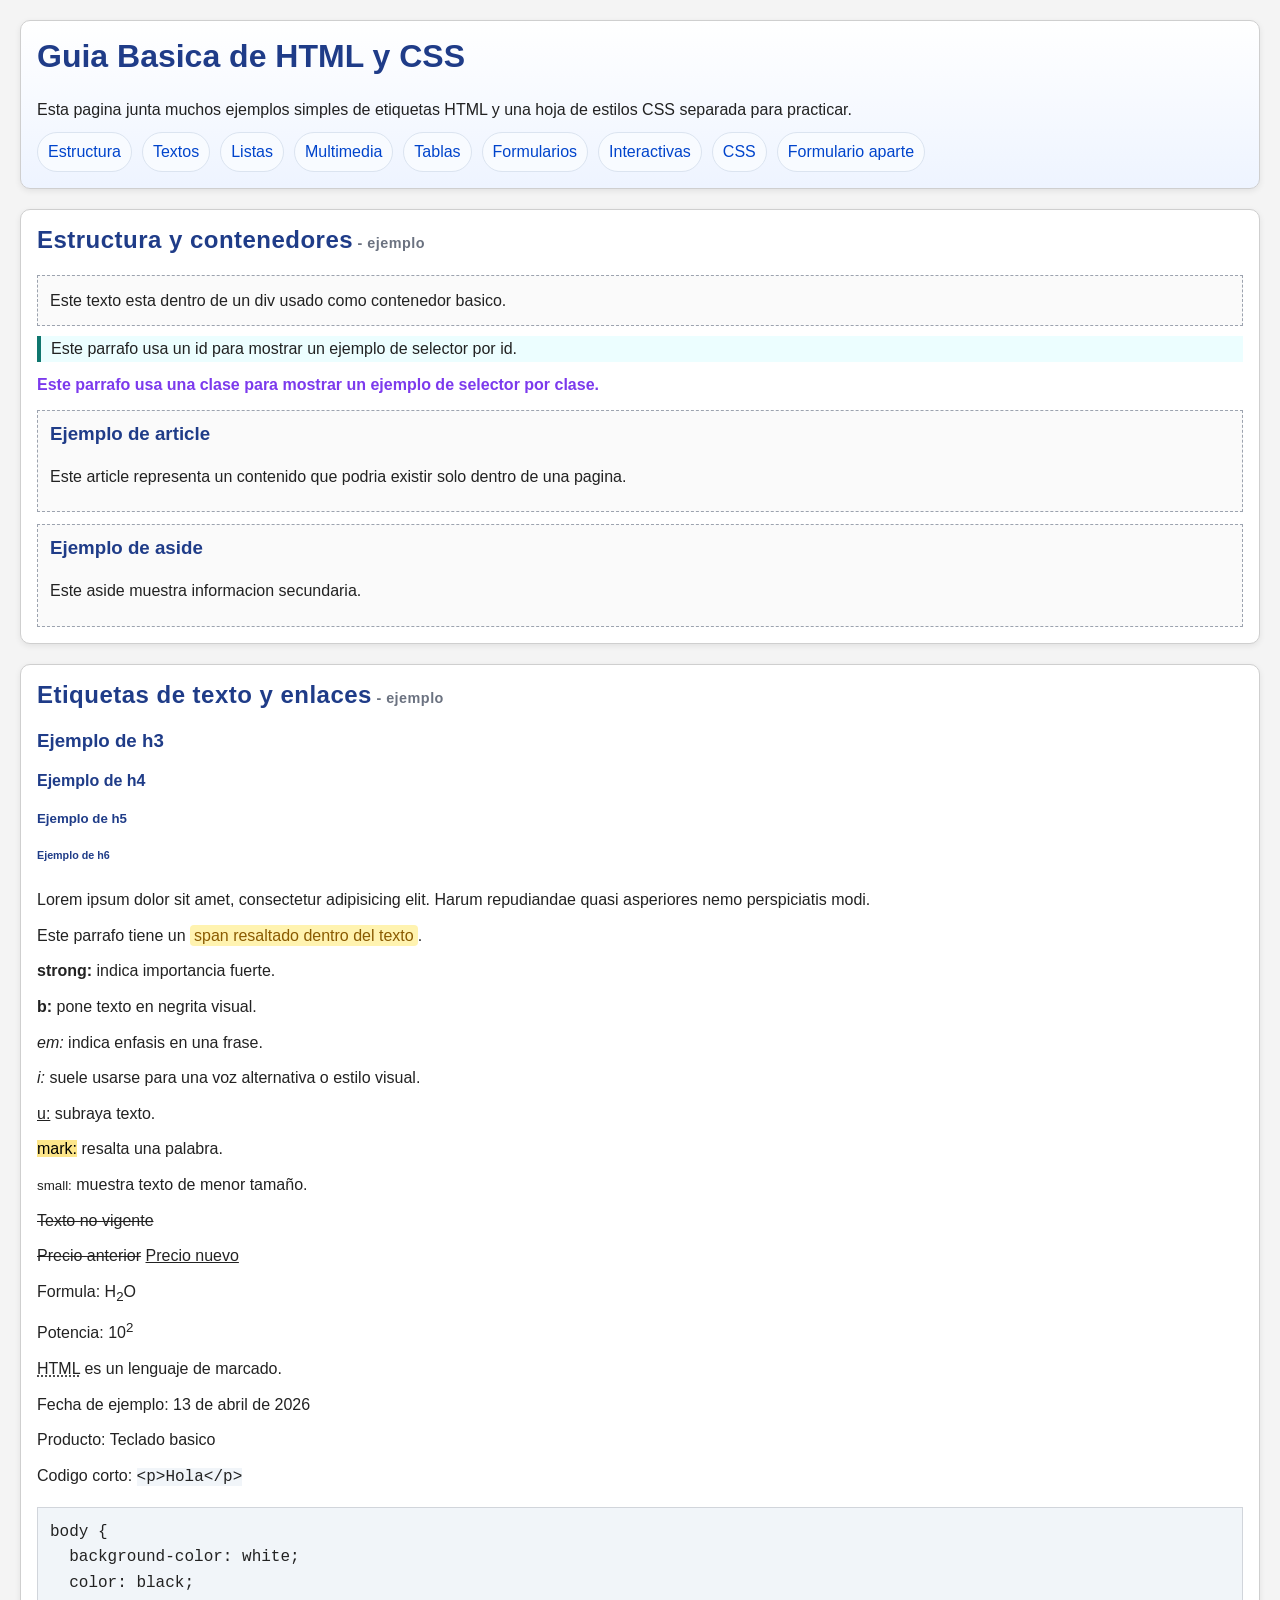
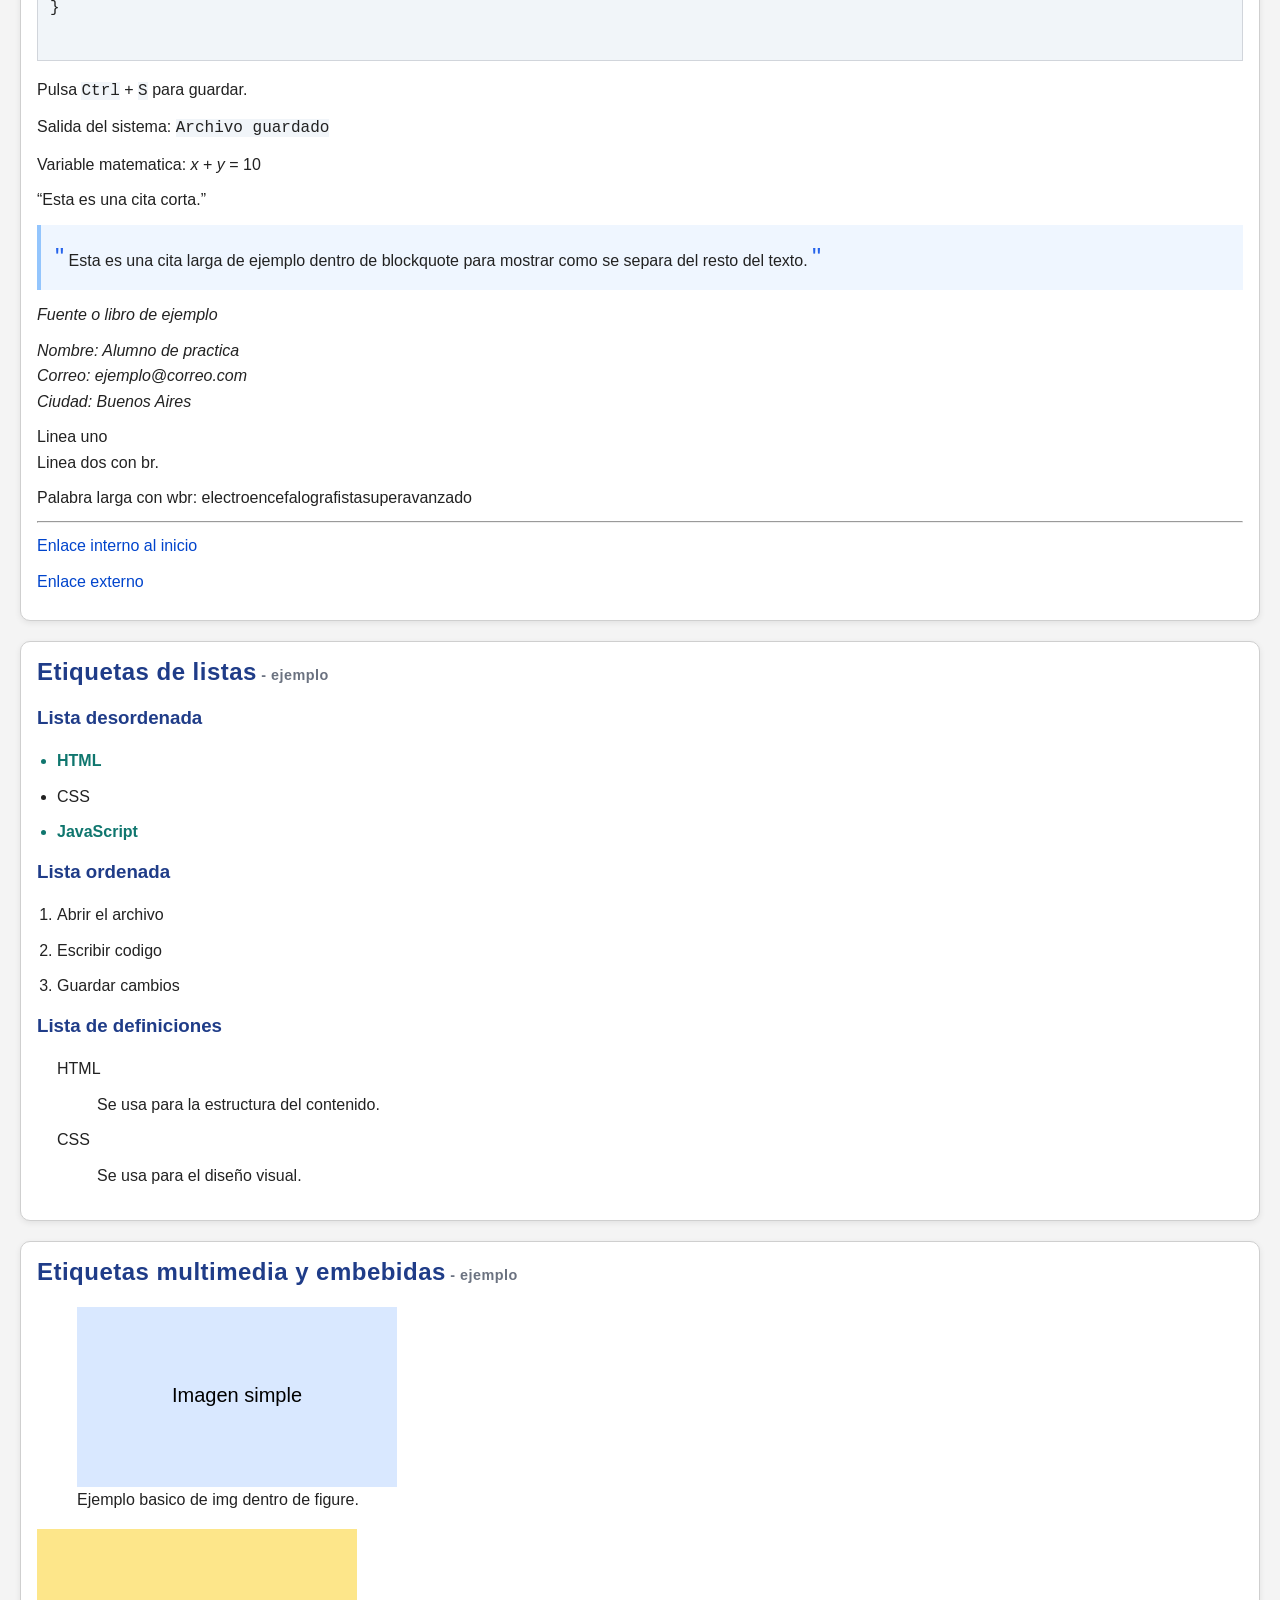
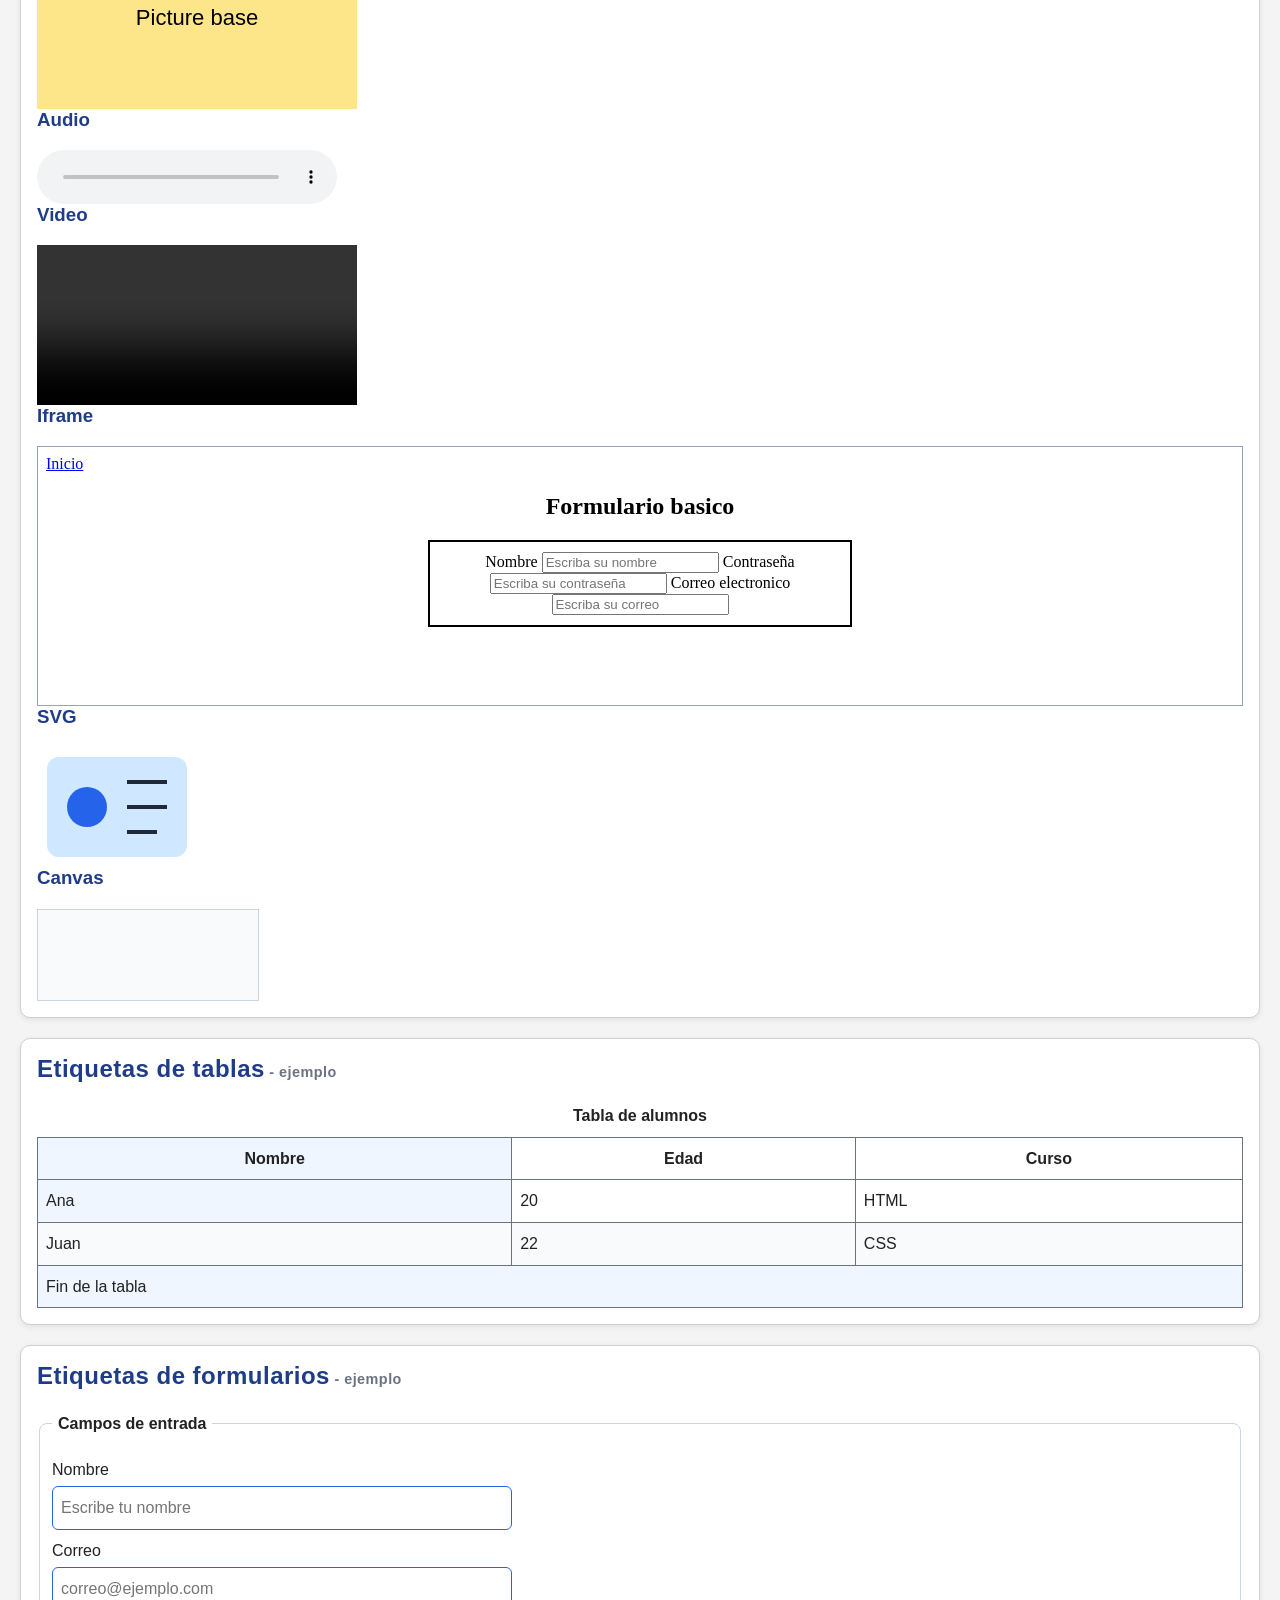
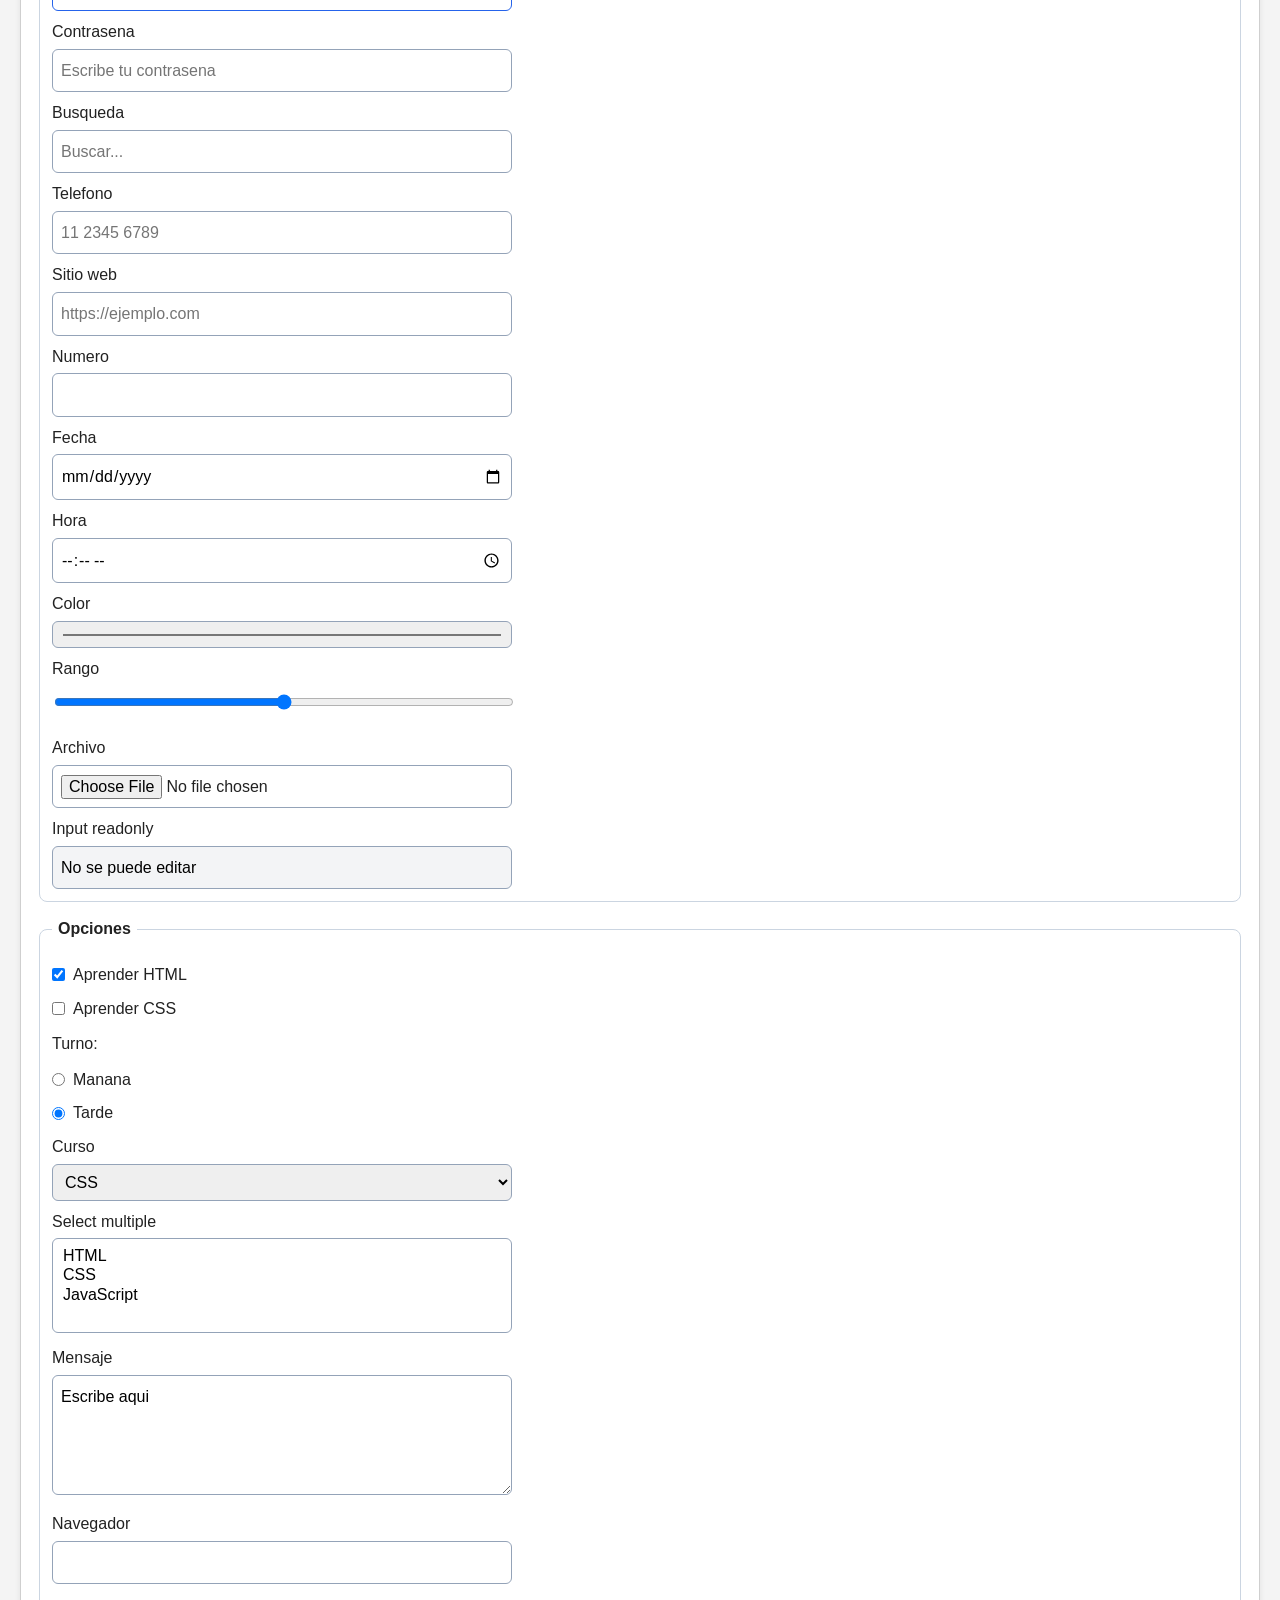
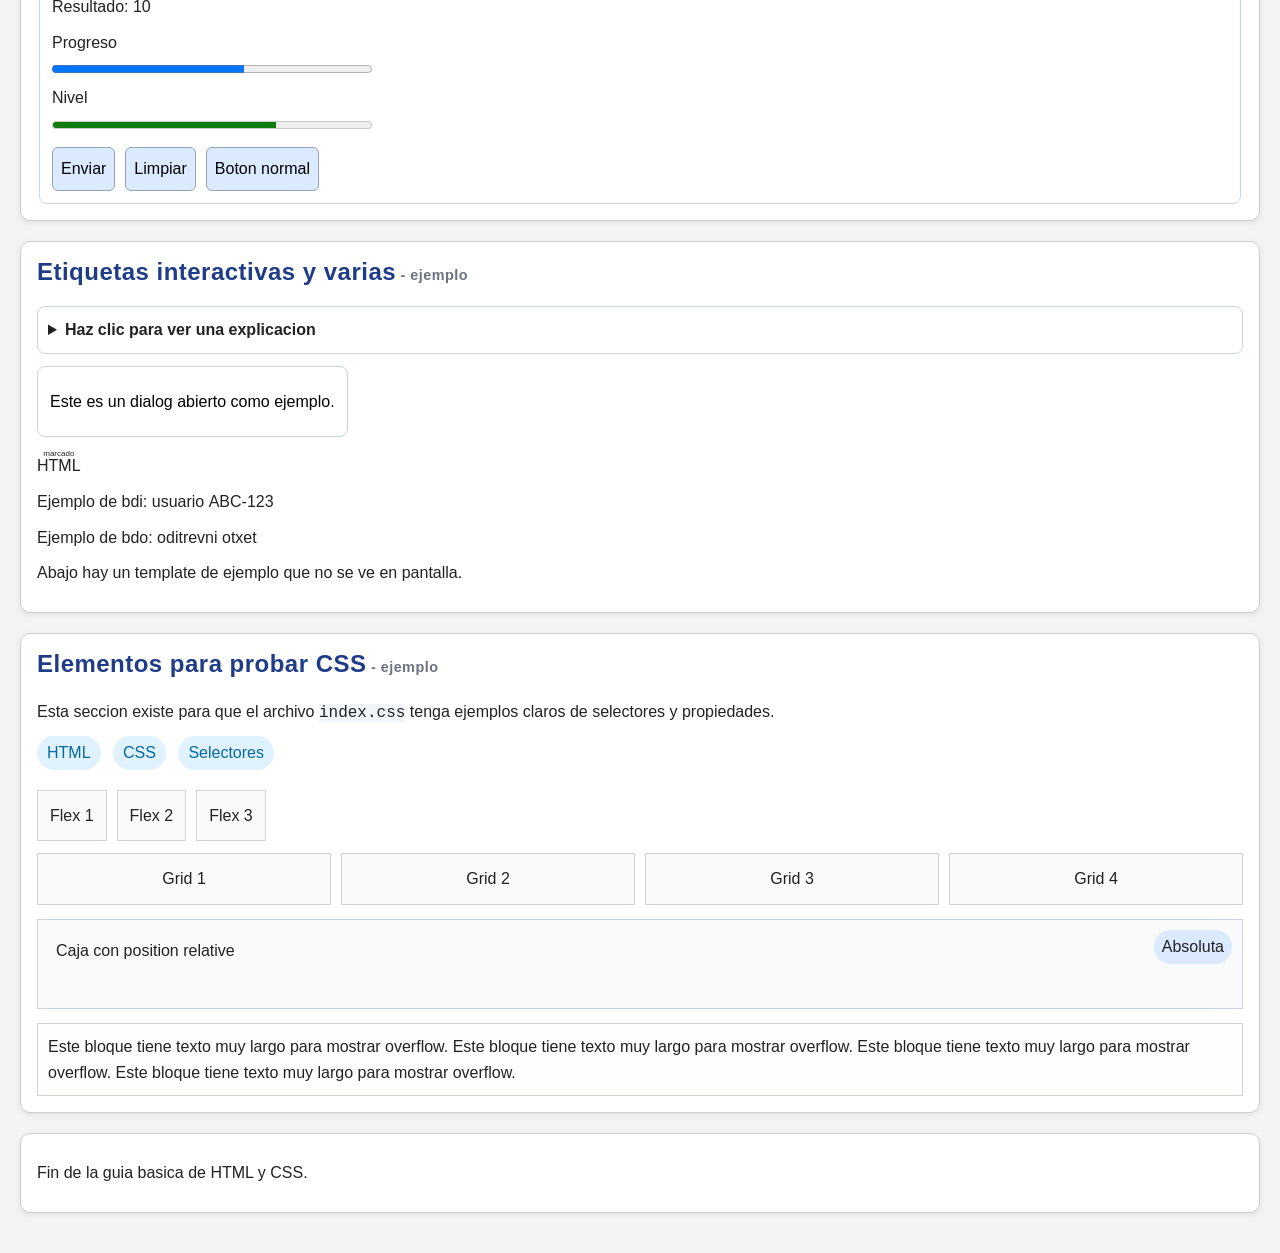
==== index.html @ 7431b508 "Initial commit" ====
<!doctype html>
<html lang="es">
  <head>
    <!--
      <!doctype html>
      Que es: indica que el documento usa HTML5.
      Como funciona: se escribe una sola vez al principio del archivo.
      Para que sirve: ayuda al navegador a interpretar bien la pagina.
    -->
    <meta charset="UTF-8" />
    <!--
      <meta charset>
      Que es: define la codificacion de caracteres.
      Como funciona: le dice al navegador como leer letras y simbolos.
      Para que sirve: evitar errores con acentos y caracteres especiales.
    -->
    <meta name="viewport" content="width=device-width, initial-scale=1.0" />
    <!--
      <meta name="viewport">
      Que es: configura la vista en dispositivos moviles.
      Como funciona: adapta el ancho al tamaño del dispositivo.
      Para que sirve: mejorar la visualizacion responsive.
    -->
    <title>Guia Basica de HTML y CSS</title>
    <!--
      <title>
      Que es: el titulo de la pestaña del navegador.
      Como funciona: muestra texto arriba del navegador.
      Para que sirve: identificar la pagina.
    -->
    <link rel="stylesheet" href="css/index.css" />
    <!--
      <link>
      Que es: conecta la pagina con un archivo externo.
      Como funciona: en este caso carga una hoja de estilos CSS.
      Para que sirve: separar HTML de CSS.
    -->
  </head>
  <body>
    <!--
      <body>
      Que es: la parte visible del documento.
      Como funciona: aqui van textos, imagenes, tablas, formularios y mas.
      Para que sirve: mostrar contenido al usuario.
    -->
    <noscript>
      Este mensaje aparece si JavaScript esta desactivado.
    </noscript>
    <!--
      <noscript>
      Que es: contenido alternativo para cuando no hay JavaScript.
      Como funciona: el navegador lo muestra solo en ese caso.
      Para que sirve: dar avisos o instrucciones extra.
    -->

    <header class="bloque introduccion" id="inicio">
      <!--
        <header>
        Que es: la cabecera principal de la pagina.
        Como funciona: suele contener titulo, introduccion o menu.
        Para que sirve: presentar el contenido inicial.
      -->
      <h1>Guia Basica de HTML y CSS</h1>
      <p>
        Esta pagina junta muchos ejemplos simples de etiquetas HTML y una hoja
        de estilos CSS separada para practicar.
      </p>

      <nav class="menu-principal">
        <!--
          <nav>
          Que es: una zona de navegacion.
          Como funciona: agrupa enlaces a secciones o a otros archivos.
          Para que sirve: facilitar el recorrido del usuario.
        -->
        <a href="#estructura">Estructura</a>
        <a href="#textos">Textos</a>
        <a href="#listas">Listas</a>
        <a href="#multimedia">Multimedia</a>
        <a href="#tablas">Tablas</a>
        <a href="#formularios">Formularios</a>
        <a href="#interactivas">Interactivas</a>
        <a href="#css-demo">CSS</a>
        <a href="pages/formularios/formulario.html">Formulario aparte</a>
      </nav>
    </header>

    <main>
      <!--
        <main>
        Que es: el contenido principal de la pagina.
        Como funciona: contiene la informacion mas importante del documento.
        Para que sirve: mejorar orden y semantica.
      -->
      <section class="bloque" id="estructura">
        <h2>Estructura y contenedores</h2>

        <!--
          <div>
          Que es: un contenedor generico.
          Como funciona: agrupa elementos sin significado semantico especial.
          Para que sirve: ordenar contenido y aplicar estilos.
        -->
        <div class="caja-interna">
          Este texto esta dentro de un div usado como contenedor basico.
        </div>

        <!--
          id y class
          Que son: atributos comunes de HTML.
          Como funcionan: id identifica un elemento unico y class agrupa varios.
          Para que sirven: enlazar secciones y aplicar estilos con CSS.
        -->
        <p id="selector-id-demo">
          Este parrafo usa un id para mostrar un ejemplo de selector por id.
        </p>
        <p class="selector-clase-demo">
          Este parrafo usa una clase para mostrar un ejemplo de selector por
          clase.
        </p>

        <!--
          <article>
          Que es: un contenido independiente.
          Como funciona: puede leerse por separado del resto.
          Para que sirve: noticias, publicaciones o tarjetas.
        -->
        <article class="tarjeta">
          <h3>Ejemplo de article</h3>
          <p>
            Este article representa un contenido que podria existir solo dentro
            de una pagina.
          </p>
        </article>

        <!--
          <aside>
          Que es: contenido secundario o complementario.
          Como funciona: acompaña al contenido principal.
          Para que sirve: notas, avisos o datos extra.
        -->
        <aside class="tarjeta">
          <h3>Ejemplo de aside</h3>
          <p>Este aside muestra informacion secundaria.</p>
        </aside>
      </section>

      <section class="bloque" id="textos">
        <h2>Etiquetas de texto y enlaces</h2>

        <!--
          <h1> a <h6>
          Que son: encabezados o titulos.
          Como funcionan: h1 es el mas importante y h6 el menos importante.
          Para que sirven: crear jerarquia visual y semantica.
        -->
        <h3>Ejemplo de h3</h3>
        <h4>Ejemplo de h4</h4>
        <h5>Ejemplo de h5</h5>
        <h6>Ejemplo de h6</h6>

        <!--
          <p>
          Que es: un parrafo.
          Como funciona: agrupa texto en bloques.
          Para que sirve: escribir contenido normal.
        -->
        <p>
          Lorem ipsum dolor sit amet, consectetur adipisicing elit. Harum
          repudiandae quasi asperiores nemo perspiciatis modi.
        </p>

        <!--
          <span>
          Que es: una etiqueta en linea.
          Como funciona: no rompe la linea del texto.
          Para que sirve: destacar una parte pequeña del contenido.
        -->
        <p>
          Este parrafo tiene un
          <span class="resaltado">span resaltado dentro del texto</span>.
        </p>

        <!--
          <strong>, <b>, <em>, <i>, <u>, <mark>, <small>
          Que son: etiquetas de texto en linea.
          Como funcionan: modifican significado o aspecto visual.
          Para que sirven: enfatizar, resaltar o diferenciar texto.
        -->
        <p><strong>strong:</strong> indica importancia fuerte.</p>
        <p><b>b:</b> pone texto en negrita visual.</p>
        <p><em>em:</em> indica enfasis en una frase.</p>
        <p><i>i:</i> suele usarse para una voz alternativa o estilo visual.</p>
        <p><u>u:</u> subraya texto.</p>
        <p><mark>mark:</mark> resalta una palabra.</p>
        <p><small>small:</small> muestra texto de menor tamaño.</p>

        <!--
          <s>, <del>, <ins>, <sub>, <sup>
          Que son: etiquetas para cambios o posicion especial del texto.
          Como funcionan: tachan, insertan o colocan texto arriba o abajo.
          Para que sirven: correcciones, formulas y comparaciones.
        -->
        <p><s>Texto no vigente</s></p>
        <p><del>Precio anterior</del> <ins>Precio nuevo</ins></p>
        <p>Formula: H<sub>2</sub>O</p>
        <p>Potencia: 10<sup>2</sup></p>

        <!--
          <abbr>, <time>, <data>
          Que son: etiquetas para datos concretos.
          Como funcionan: agregan significado extra a palabras o valores.
          Para que sirven: fechas, abreviaturas y datos utiles.
        -->
        <p>
          <abbr title="HyperText Markup Language">HTML</abbr> es un lenguaje de
          marcado.
        </p>
        <p>
          Fecha de ejemplo:
          <time datetime="2026-04-13">13 de abril de 2026</time>
        </p>
        <p>Producto: <data value="pc-01">Teclado basico</data></p>

        <!--
          <code>, <pre>, <kbd>, <samp>, <var>
          Que son: etiquetas para codigo o texto tecnico.
          Como funcionan: representan codigo, teclas, salida del sistema y variables.
          Para que sirven: documentar ejemplos tecnicos.
        -->
        <p>Codigo corto: <code>&lt;p&gt;Hola&lt;/p&gt;</code></p>
        <pre>
body {
  background-color: white;
  color: black;
}
        </pre>
        <p>Pulsa <kbd>Ctrl</kbd> + <kbd>S</kbd> para guardar.</p>
        <p>Salida del sistema: <samp>Archivo guardado</samp></p>
        <p>Variable matematica: <var>x</var> + <var>y</var> = 10</p>

        <!--
          <q>, <blockquote>, <cite>
          Que son: etiquetas para citas.
          Como funcionan: q sirve para citas cortas, blockquote para citas largas y cite para la fuente.
          Para que sirven: referenciar frases o textos.
        -->
        <p><q>Esta es una cita corta.</q></p>
        <blockquote cite="https://example.com">
          Esta es una cita larga de ejemplo dentro de blockquote para mostrar
          como se separa del resto del texto.
        </blockquote>
        <p><cite>Fuente o libro de ejemplo</cite></p>

        <!--
          <address>
          Que es: informacion de contacto.
          Como funciona: agrupa datos como nombre, correo o direccion.
          Para que sirve: mostrar datos de contacto del autor o sitio.
        -->
        <address>
          Nombre: Alumno de practica<br />
          Correo: ejemplo@correo.com<br />
          Ciudad: Buenos Aires
        </address>

        <!--
          <br>, <wbr> y <hr>
          Que son: salto de linea, corte opcional y separador horizontal.
          Como funcionan: br baja una linea, wbr permite cortar palabras largas y hr separa temas.
          Para que sirven: ordenar visualmente el contenido.
        -->
        <p>Linea uno<br />Linea dos con br.</p>
        <p>
          Palabra larga con wbr:
          electroencefalo<wbr />grafista<wbr />superavanzado
        </p>
        <hr />

        <!--
          <a>
          Que es: un enlace.
          Como funciona: usa el atributo href para indicar el destino.
          Para que sirve: navegar por la misma pagina o por otras paginas.
        -->
        <p><a href="#inicio">Enlace interno al inicio</a></p>
        <p>
          <a href="https://example.com" target="_blank" rel="noopener">
            Enlace externo
          </a>
        </p>
      </section>

      <section class="bloque" id="listas">
        <h2>Etiquetas de listas</h2>

        <!--
          <ul> y <li>
          Que son: lista desordenada y elemento de lista.
          Como funcionan: muestran items con viñetas.
          Para que sirven: agrupar elementos sin orden numerico.
        -->
        <h3>Lista desordenada</h3>
        <ul class="mini-lista">
          <li>HTML</li>
          <li>CSS</li>
          <li>JavaScript</li>
        </ul>

        <!--
          <ol> y <li>
          Que son: lista ordenada y elemento de lista.
          Como funcionan: muestran items numerados.
          Para que sirven: explicar pasos o procesos.
        -->
        <h3>Lista ordenada</h3>
        <ol>
          <li>Abrir el archivo</li>
          <li>Escribir codigo</li>
          <li>Guardar cambios</li>
        </ol>

        <!--
          <dl>, <dt>, <dd>
          Que son: lista de definiciones.
          Como funcionan: dt muestra el termino y dd su descripcion.
          Para que sirven: explicar conceptos.
        -->
        <h3>Lista de definiciones</h3>
        <dl>
          <dt>HTML</dt>
          <dd>Se usa para la estructura del contenido.</dd>

          <dt>CSS</dt>
          <dd>Se usa para el diseño visual.</dd>
        </dl>
      </section>

      <section class="bloque" id="multimedia">
        <h2>Etiquetas multimedia y embebidas</h2>

        <!--
          <figure>, <img>, <figcaption>
          Que son: una imagen con su descripcion.
          Como funcionan: figure agrupa el contenido visual y figcaption lo explica.
          Para que sirven: mostrar imagenes con contexto.
        -->
        <figure>
          <img
            src="data:image/svg+xml;utf8,<svg xmlns='http://www.w3.org/2000/svg' width='320' height='180'><rect width='100%25' height='100%25' fill='%23d9e8ff'/><text x='50%25' y='50%25' dominant-baseline='middle' text-anchor='middle' font-family='Arial' font-size='20'>Imagen simple</text></svg>"
            alt="Imagen de ejemplo generada con SVG"
          />
          <figcaption>Ejemplo basico de img dentro de figure.</figcaption>
        </figure>

        <!--
          <picture> y <source>
          Que son: una imagen adaptable con varias fuentes posibles.
          Como funcionan: source ofrece opciones y img actua como respaldo.
          Para que sirven: mostrar una imagen segun el tamaño de pantalla.
        -->
        <picture>
          <source
            media="(min-width: 700px)"
            srcset="data:image/svg+xml;utf8,<svg xmlns='http://www.w3.org/2000/svg' width='500' height='180'><rect width='100%25' height='100%25' fill='%23c7f9cc'/><text x='50%25' y='50%25' dominant-baseline='middle' text-anchor='middle' font-family='Arial' font-size='24'>Picture grande</text></svg>"
          />
          <img
            src="data:image/svg+xml;utf8,<svg xmlns='http://www.w3.org/2000/svg' width='320' height='180'><rect width='100%25' height='100%25' fill='%23fde68a'/><text x='50%25' y='50%25' dominant-baseline='middle' text-anchor='middle' font-family='Arial' font-size='22'>Picture base</text></svg>"
            alt="Ejemplo de picture con imagen base"
          />
        </picture>

        <!--
          <audio> y <source>
          Que son: reproductor de audio y fuente del archivo.
          Como funcionan: audio crea el reproductor y source indica el archivo.
          Para que sirven: reproducir sonidos o musica.
        -->
        <h3>Audio</h3>
        <audio controls>
          <source src="" type="audio/mpeg" />
          Tu navegador no soporta la etiqueta audio.
        </audio>

        <!--
          <video>, <source> y <track>
          Que son: reproductor de video, fuente del archivo y pista de subtitulos.
          Como funcionan: video crea el reproductor, source carga el archivo y track agrega subtitulos.
          Para que sirven: mostrar video con informacion adicional.
        -->
        <h3>Video</h3>
        <video controls width="320">
          <source src="" type="video/mp4" />
          <track src="" kind="captions" srclang="es" label="Espanol" />
          Tu navegador no soporta la etiqueta video.
        </video>

        <!--
          <iframe>
          Que es: una ventana dentro de la pagina que carga otro documento.
          Como funciona: usa el atributo src para traer otro contenido.
          Para que sirve: incrustar paginas o vistas externas.
        -->
        <h3>Iframe</h3>
        <iframe
          src="pages/formularios/formulario.html"
          title="Vista previa del formulario"
        ></iframe>

        <!--
          <svg>
          Que es: grafico vectorial dentro de HTML.
          Como funciona: dibuja formas usando etiquetas y atributos.
          Para que sirve: crear iconos, dibujos y graficos simples.
        -->
        <h3>SVG</h3>
        <svg width="160" height="120" aria-label="Ejemplo SVG">
          <rect x="10" y="10" width="140" height="100" rx="12" fill="#cfe8ff"></rect>
          <circle cx="50" cy="60" r="20" fill="#2563eb"></circle>
          <line x1="90" y1="35" x2="130" y2="35" stroke="#1f2937" stroke-width="4"></line>
          <line x1="90" y1="60" x2="130" y2="60" stroke="#1f2937" stroke-width="4"></line>
          <line x1="90" y1="85" x2="120" y2="85" stroke="#1f2937" stroke-width="4"></line>
        </svg>

        <!--
          <canvas>
          Que es: una superficie para dibujar con JavaScript.
          Como funciona: por si sola no dibuja casi nada; necesita JS para ser util.
          Para que sirve: juegos, animaciones o graficos.
        -->
        <h3>Canvas</h3>
        <canvas width="220" height="90">
          Tu navegador no soporta la etiqueta canvas.
        </canvas>
      </section>

      <section class="bloque" id="tablas">
        <h2>Etiquetas de tablas</h2>

        <!--
          <table>, <caption>, <colgroup>, <col>, <thead>, <tbody>, <tfoot>, <tr>, <th>, <td>
          Que son: etiquetas para crear tablas.
          Como funcionan: organizan datos en filas y columnas.
          Para que sirven: mostrar informacion tabular.
        -->
        <table>
          <caption>
            Tabla de alumnos
          </caption>
          <colgroup>
            <col class="columna-clara" />
            <col />
            <col />
          </colgroup>
          <thead>
            <tr>
              <th>Nombre</th>
              <th>Edad</th>
              <th>Curso</th>
            </tr>
          </thead>
          <tbody>
            <tr>
              <td>Ana</td>
              <td>20</td>
              <td>HTML</td>
            </tr>
            <tr>
              <td>Juan</td>
              <td>22</td>
              <td>CSS</td>
            </tr>
          </tbody>
          <tfoot>
            <tr>
              <td colspan="3">Fin de la tabla</td>
            </tr>
          </tfoot>
        </table>
      </section>

      <section class="bloque" id="formularios">
        <h2>Etiquetas de formularios</h2>

        <!--
          <form>
          Que es: la estructura principal de un formulario.
          Como funciona: agrupa campos y acciones de envio.
          Para que sirve: capturar datos del usuario.
        -->
        <form action="#" method="post">
          <fieldset>
            <!--
              <fieldset> y <legend>
              Que son: agrupan campos relacionados y les ponen titulo.
              Como funcionan: fieldset crea el grupo y legend lo nombra.
              Para que sirven: ordenar mejor formularios grandes.
            -->
            <legend>Campos de entrada</legend>

            <label for="nombre">Nombre</label>
            <input
              type="text"
              id="nombre"
              name="nombre"
              placeholder="Escribe tu nombre"
              required
            />

            <label for="correo">Correo</label>
            <input
              type="email"
              id="correo"
              name="correo"
              placeholder="correo@ejemplo.com"
              required
            />

            <label for="clave">Contrasena</label>
            <input
              type="password"
              id="clave"
              name="clave"
              placeholder="Escribe tu contrasena"
            />

            <label for="buscar">Busqueda</label>
            <input type="search" id="buscar" name="buscar" placeholder="Buscar..." />

            <label for="telefono">Telefono</label>
            <input type="tel" id="telefono" name="telefono" placeholder="11 2345 6789" />

            <label for="sitio">Sitio web</label>
            <input type="url" id="sitio" name="sitio" placeholder="https://ejemplo.com" />

            <label for="numero">Numero</label>
            <input type="number" id="numero" name="numero" min="1" max="100" />

            <label for="fecha">Fecha</label>
            <input type="date" id="fecha" name="fecha" />

            <label for="hora">Hora</label>
            <input type="time" id="hora" name="hora" />

            <label for="color">Color</label>
            <input type="color" id="color" name="color" />

            <label for="rango">Rango</label>
            <input type="range" id="rango" name="rango" min="0" max="10" />

            <label for="archivo">Archivo</label>
            <input type="file" id="archivo" name="archivo" />

            <label for="solo-lectura">Input readonly</label>
            <input
              type="text"
              id="solo-lectura"
              name="solo-lectura"
              value="No se puede editar"
              readonly
            />

            <input type="hidden" name="oculto" value="valor-oculto" />
            <!--
              <input type="hidden">
              Que es: un campo no visible.
              Como funciona: guarda un valor que no se muestra.
              Para que sirve: enviar datos ocultos.
            -->
          </fieldset>

          <fieldset>
            <legend>Opciones</legend>

            <label class="opcion-linea">
              <input type="checkbox" name="html" checked />
              Aprender HTML
            </label>

            <label class="opcion-linea">
              <input type="checkbox" name="css" />
              Aprender CSS
            </label>

            <p>Turno:</p>
            <label class="opcion-linea">
              <input type="radio" name="turno" value="manana" />
              Manana
            </label>
            <label class="opcion-linea">
              <input type="radio" name="turno" value="tarde" checked />
              Tarde
            </label>

            <label for="curso">Curso</label>
            <select id="curso" name="curso">
              <optgroup label="Basico">
                <option value="html">HTML</option>
                <option value="css" selected>CSS</option>
              </optgroup>
              <optgroup label="Avanzado">
                <option value="js">JavaScript</option>
              </optgroup>
            </select>

            <label for="lenguajes">Select multiple</label>
            <select id="lenguajes" name="lenguajes" multiple>
              <option value="html">HTML</option>
              <option value="css">CSS</option>
              <option value="js">JavaScript</option>
            </select>

            <label for="mensaje">Mensaje</label>
            <textarea
              id="mensaje"
              name="mensaje"
              rows="4"
              cols="30"
            >Escribe aqui</textarea>

            <label for="navegador">Navegador</label>
            <input list="navegadores" id="navegador" name="navegador" />
            <datalist id="navegadores">
              <option value="Chrome"></option>
              <option value="Firefox"></option>
              <option value="Edge"></option>
            </datalist>

            <p>Resultado: <output>10</output></p>

            <label for="avance">Progreso</label>
            <progress id="avance" value="60" max="100">60%</progress>

            <label for="nivel">Nivel</label>
            <meter id="nivel" value="7" min="0" max="10">7 de 10</meter>

            <div class="grupo-botones">
              <button type="submit">Enviar</button>
              <button type="reset">Limpiar</button>
              <button type="button">Boton normal</button>
            </div>
          </fieldset>
        </form>
      </section>

      <section class="bloque" id="interactivas">
        <h2>Etiquetas interactivas y varias</h2>

        <details>
          <!--
            <details> y <summary>
            Que son: contenido desplegable.
            Como funcionan: summary es el titulo y details abre o cierra el contenido.
            Para que sirven: preguntas frecuentes o explicaciones ocultas.
          -->
          <summary>Haz clic para ver una explicacion</summary>
          <p>Este texto aparece cuando se abre el details.</p>
        </details>

        <dialog open>
          <!--
            <dialog>
            Que es: una ventana de dialogo.
            Como funciona: puede abrirse con el atributo open o con JavaScript.
            Para que sirve: mostrar mensajes o cuadros modales.
          -->
          <p>Este es un dialog abierto como ejemplo.</p>
        </dialog>

        <p>
          <ruby>HTML<rp>(</rp><rt>marcado</rt><rp>)</rp></ruby>
        </p>
        <!--
          <ruby>, <rt>, <rp>
          Que son: etiquetas para anotaciones pequeñas sobre texto.
          Como funcionan: ruby envuelve el texto, rt agrega la anotacion y rp sirve como respaldo.
          Para que sirven: pronunciacion o aclaraciones breves.
        -->

        <p>Ejemplo de bdi: usuario <bdi>ABC-123</bdi></p>
        <p>Ejemplo de bdo: <bdo dir="rtl">texto invertido</bdo></p>
        <!--
          <bdi> y <bdo>
          Que son: etiquetas relacionadas con la direccion del texto.
          Como funcionan: bdi aisla direccion y bdo fuerza una direccion.
          Para que sirven: textos multilenguaje o especiales.
        -->

        <p>Abajo hay un template de ejemplo que no se ve en pantalla.</p>
        <template id="plantilla-ejemplo">
          <!--
            <template>
            Que es: una plantilla de HTML no visible.
            Como funciona: el navegador la guarda pero no la muestra.
            Para que sirve: reutilizar contenido despues con JavaScript.
          -->
          <article>
            <h3>Plantilla oculta</h3>
            <p>Este contenido solo se veria si se copia con JavaScript.</p>
          </article>
        </template>
      </section>

      <section class="bloque" id="css-demo">
        <h2>Elementos para probar CSS</h2>
        <p>
          Esta seccion existe para que el archivo <code>index.css</code> tenga
          ejemplos claros de selectores y propiedades.
        </p>

        <div class="badge-contenedor">
          <span class="badge">HTML</span>
          <span class="badge">CSS</span>
          <span class="badge">Selectores</span>
        </div>

        <div class="flex-demo">
          <div class="tarjeta-demo">Flex 1</div>
          <div class="tarjeta-demo">Flex 2</div>
          <div class="tarjeta-demo">Flex 3</div>
        </div>

        <div class="grid-demo">
          <div class="tarjeta-demo">Grid 1</div>
          <div class="tarjeta-demo">Grid 2</div>
          <div class="tarjeta-demo">Grid 3</div>
          <div class="tarjeta-demo">Grid 4</div>
        </div>

        <div class="posicion-padre">
          Caja con position relative
          <span class="posicion-hijo">Absoluta</span>
        </div>

        <div class="desborde">
          Este bloque tiene texto muy largo para mostrar overflow. Este bloque
          tiene texto muy largo para mostrar overflow. Este bloque tiene texto
          muy largo para mostrar overflow. Este bloque tiene texto muy largo
          para mostrar overflow.
        </div>
      </section>
    </main>

    <footer class="bloque">
      <!--
        <footer>
        Que es: el pie de pagina.
        Como funciona: cierra el documento con informacion final.
        Para que sirve: terminar la pagina de forma ordenada.
      -->
      <p>Fin de la guia basica de HTML y CSS.</p>
    </footer>
  </body>
</html>
---- css/index.css ----
/*
  :root
  Que es: un selector especial para la raiz del documento.
  Como funciona: aqui se pueden guardar variables CSS.
  Para que sirve: reutilizar colores, espacios y valores en toda la pagina.
*/
:root {
  --color-fondo: #f4f4f4;
  --color-superficie: #ffffff;
  --color-texto: #222222;
  --color-principal: #1f3c88;
  --color-secundario: #0f766e;
  --color-borde: #cfcfcf;
  --color-resalte: #fff3b0;
  --sombra: 0 2px 6px rgba(0, 0, 0, 0.08);
  --radio: 10px;
  --espacio: 16px;
}

/*
  *
  Que es: el selector universal.
  Como funciona: selecciona todos los elementos.
  Para que sirve: aplicar una regla general a toda la pagina.
*/
* {
  box-sizing: border-box;
}

/*
  html
  Que es: selector de la etiqueta html.
  Como funciona: aplica reglas a todo el documento.
  Para que sirve: por ejemplo mejorar el desplazamiento interno.
*/
html {
  scroll-behavior: smooth;
}

/*
  body
  Que es: selector de la zona visible del documento.
  Como funciona: define la base general del diseno.
  Para que sirve: aplicar tipografia, color, fondo y separaciones globales.
*/
body {
  margin: 0;
  padding: 20px;
  font-family: Arial, Helvetica, sans-serif;
  line-height: 1.6;
  background-color: var(--color-fondo);
  color: var(--color-texto);
}

/*
  ::selection
  Que es: un pseudo-elemento.
  Como funciona: cambia el estilo del texto seleccionado.
  Para que sirve: personalizar la seleccion del usuario.
*/
::selection {
  background-color: #c7d2fe;
  color: #111827;
}

/*
  h1, h2, h3, h4, h5, h6
  Que es: selector agrupado de encabezados.
  Como funciona: aplica reglas a varios tipos de titulos.
  Para que sirve: mantener una apariencia coherente.
*/
h1,
h2,
h3,
h4,
h5,
h6 {
  margin-top: 0;
  color: var(--color-principal);
  line-height: 1.2;
}

/*
  h2::after
  Que es: pseudo-elemento after.
  Como funciona: agrega contenido despues del elemento sin escribirlo en HTML.
  Para que sirve: decoracion simple o texto visual de apoyo.
*/
h2::after {
  content: " - ejemplo";
  color: #6b7280;
  font-size: 0.9rem;
}

/*
  p, li, dd
  Que es: selector agrupado para textos comunes.
  Como funciona: da un margen similar a varios elementos de texto.
  Para que sirve: mejorar la lectura y la consistencia.
*/
p,
li,
dd {
  margin-block: 10px;
}

/*
  a
  Que es: selector de enlaces.
  Como funciona: cambia color y decoracion del link.
  Para que sirve: que el usuario identifique enlaces.
*/
a {
  color: #0044cc;
  text-decoration: none;
}

/*
  a:hover, a:focus
  Que es: pseudoclases.
  Como funciona: actuan cuando el mouse pasa por encima o cuando el enlace recibe foco.
  Para que sirve: dar respuesta visual al usuario.
*/
a:hover,
a:focus {
  color: #c0392b;
  text-decoration: underline;
}

/*
  .bloque
  Que es: selector por clase.
  Como funciona: se aplica a cualquier elemento con class="bloque".
  Para que sirve: crear cajas reutilizables.
*/
.bloque {
  background-color: var(--color-superficie);
  border: 1px solid var(--color-borde);
  border-radius: var(--radio);
  padding: var(--espacio);
  margin-bottom: 20px;
  box-shadow: var(--sombra);
}

/*
  .introduccion
  Que es: una clase extra para el encabezado principal.
  Como funciona: cambia el fondo de esa zona.
  Para que sirve: diferenciar visualmente la presentacion.
*/
.introduccion {
  background: linear-gradient(180deg, #ffffff 0%, #eef4ff 100%);
}

/*
  #selector-id-demo
  Que es: selector por id.
  Como funciona: apunta a un solo elemento con un id unico.
  Para que sirve: aplicar estilo a un elemento puntual.
*/
#selector-id-demo {
  border-left: 4px solid var(--color-secundario);
  padding-left: 10px;
  background-color: #ecfeff;
}

/*
  .selector-clase-demo
  Que es: selector por clase.
  Como funciona: se reutiliza en todos los elementos con esa clase.
  Para que sirve: mostrar una regla comun reutilizable.
*/
.selector-clase-demo {
  color: #7c3aed;
  font-weight: bold;
}

/*
  .menu-principal
  Que es: ejemplo de display flex.
  Como funciona: organiza elementos en fila con separacion.
  Para que sirve: construir menus y grupos de enlaces.
*/
.menu-principal {
  display: flex;
  flex-wrap: wrap;
  gap: 10px;
}

/*
  .menu-principal a
  Que es: selector descendiente.
  Como funciona: selecciona enlaces dentro del menu principal.
  Para que sirve: dar estilo especifico a esa zona.
*/
.menu-principal a {
  padding: 6px 10px;
  border: 1px solid #dbe4f0;
  border-radius: 999px;
  background-color: #f8fbff;
}

/*
  .caja-interna, .tarjeta
  Que es: selector agrupado de clases.
  Como funciona: comparte reglas entre varios elementos.
  Para que sirve: evitar repetir CSS.
*/
.caja-interna,
.tarjeta {
  padding: 12px;
  margin-top: 12px;
  border: 1px dashed #9ca3af;
  background-color: #fafafa;
}

/*
  section > h2
  Que es: selector de hijo directo.
  Como funciona: solo afecta a h2 que sean hijos directos de section.
  Para que sirve: mostrar otro tipo de selector combinador.
*/
section > h2 {
  letter-spacing: 0.02em;
}

/*
  .resaltado
  Que es: una clase para un fragmento de texto.
  Como funciona: cambia fondo, color y espacio interno.
  Para que sirve: destacar una palabra o frase.
*/
.resaltado {
  background-color: var(--color-resalte);
  color: #8a5a00;
  padding: 2px 4px;
  border-radius: 4px;
}

/*
  blockquote
  Que es: selector de cita larga.
  Como funciona: agrega borde, margen y fondo.
  Para que sirve: separar visualmente una cita.
*/
blockquote {
  margin: 12px 0;
  padding: 12px 14px;
  border-left: 4px solid #93c5fd;
  background-color: #eff6ff;
}

/*
  blockquote::before y blockquote::after
  Que es: pseudo-elementos.
  Como funciona: agregan contenido visual antes y despues del elemento.
  Para que sirve: decoracion o senal visual.
*/
blockquote::before {
  content: '"';
  font-size: 1.6rem;
  color: #2563eb;
}

blockquote::after {
  content: '"';
  font-size: 1.6rem;
  color: #2563eb;
}

/*
  pre, code, kbd, samp
  Que es: selector de etiquetas tecnicas.
  Como funciona: usa fuente monoespaciada y fondo suave.
  Para que sirve: diferenciar codigo y salidas del sistema.
*/
pre,
code,
kbd,
samp {
  font-family: "Courier New", monospace;
  background-color: #f1f5f9;
}

/*
  pre
  Que es: selector de texto preformateado.
  Como funciona: conserva espacios y saltos de linea.
  Para que sirve: mostrar codigo tal cual se escribe.
*/
pre {
  padding: 12px;
  border: 1px solid #d1d5db;
  overflow-x: auto;
}

/*
  mark
  Que es: selector de texto resaltado.
  Como funciona: cambia el fondo del contenido marcado.
  Para que sirve: destacar palabras importantes.
*/
mark {
  background-color: #fde68a;
}

/*
  ul, ol, dl
  Que es: selector de listas.
  Como funciona: agrega espacio lateral.
  Para que sirve: que las listas sean faciles de leer.
*/
ul,
ol,
dl {
  padding-left: 20px;
}

/*
  .mini-lista li:nth-child(odd)
  Que es: pseudoclase nth-child.
  Como funciona: selecciona los elementos impares de una lista.
  Para que sirve: alternar estilos dentro de una serie.
*/
.mini-lista li:nth-child(odd) {
  color: #0f766e;
  font-weight: bold;
}

/*
  img, picture, video, audio, iframe, canvas, svg
  Que es: selector de elementos multimedia.
  Como funciona: les da ancho maximo y separacion.
  Para que sirve: evitar desbordes y ordenar los ejemplos.
*/
img,
picture,
video,
audio,
iframe,
canvas,
svg {
  display: block;
  max-width: 100%;
  margin-top: 10px;
}

/*
  iframe
  Que es: selector especifico del iframe.
  Como funciona: define altura y borde.
  Para que sirve: que la vista embebida se vea mejor.
*/
iframe {
  width: 100%;
  min-height: 260px;
  border: 1px solid #94a3b8;
}

/*
  canvas
  Que es: selector del canvas.
  Como funciona: le da fondo y borde aunque no tenga dibujo real.
  Para que sirve: hacer visible el area del ejemplo.
*/
canvas {
  border: 1px solid #cbd5e1;
  background-color: #f8fafc;
}

/*
  table, th, td
  Que es: selector agrupado de tabla y celdas.
  Como funciona: aplica bordes y relleno.
  Para que sirve: que la tabla sea legible.
*/
table,
th,
td {
  border: 1px solid #6b7280;
  border-collapse: collapse;
  padding: 8px;
}

/*
  table
  Que es: selector de la tabla.
  Como funciona: ocupa todo el ancho disponible.
  Para que sirve: aprovechar mejor el espacio.
*/
table {
  width: 100%;
  margin-top: 12px;
}

/*
  caption
  Que es: selector del titulo de la tabla.
  Como funciona: lo coloca arriba por defecto.
  Para que sirve: describir el contenido de la tabla.
*/
caption {
  margin-bottom: 8px;
  font-weight: bold;
}

/*
  tbody tr:nth-child(even)
  Que es: pseudoclase para filas pares.
  Como funciona: cambia el fondo de una fila si su posicion es par.
  Para que sirve: alternar colores y mejorar la lectura.
*/
tbody tr:nth-child(even) {
  background-color: #f8fafc;
}

/*
  .columna-clara
  Que es: clase para una columna de tabla.
  Como funciona: cambia su fondo.
  Para que sirve: destacar una columna puntual.
*/
.columna-clara {
  background-color: #eff6ff;
}

/*
  form
  Que es: selector del formulario.
  Como funciona: organiza los grupos en columna.
  Para que sirve: ordenar el contenido del formulario.
*/
form {
  display: grid;
  gap: 14px;
}

/*
  fieldset y legend
  Que es: selectores del grupo de campos y su titulo.
  Como funciona: fieldset crea el borde del grupo y legend nombra el bloque.
  Para que sirve: mejorar orden y comprension.
*/
fieldset {
  border: 1px solid #cbd5e1;
  border-radius: 8px;
  padding: 12px;
}

legend {
  padding-inline: 6px;
  font-weight: bold;
}

/*
  label
  Que es: selector del texto asociado a campos.
  Como funciona: se muestra en bloque.
  Para que sirve: que cada input tenga una descripcion clara.
*/
label {
  display: block;
  margin-top: 8px;
}

/*
  .opcion-linea
  Que es: clase para etiquetas con checkbox o radio.
  Como funciona: usa flex para alinear control y texto.
  Para que sirve: mostrar opciones de forma mas comoda.
*/
.opcion-linea {
  display: flex;
  align-items: center;
  gap: 8px;
}

/*
  input, select, textarea, button
  Que es: selector agrupado de controles de formulario.
  Como funciona: unifica borde, espacio y ancho.
  Para que sirve: dar una apariencia basica consistente.
*/
input,
select,
textarea,
button {
  width: 100%;
  max-width: 460px;
  padding: 8px;
  border: 1px solid #94a3b8;
  border-radius: 6px;
  margin-top: 4px;
  font: inherit;
}

/*
  input[required]
  Que es: selector por atributo.
  Como funciona: selecciona inputs que tengan el atributo required.
  Para que sirve: dar una pista visual a campos obligatorios.
*/
input[required] {
  border-color: #2563eb;
}

/*
  input[readonly]
  Que es: selector por atributo.
  Como funciona: selecciona inputs de solo lectura.
  Para que sirve: diferenciarlos de los campos editables.
*/
input[readonly] {
  background-color: #f3f4f6;
}

/*
  input[type="checkbox"], input[type="radio"]
  Que es: selector por tipo.
  Como funciona: quita el ancho completo de controles pequenos.
  Para que sirve: evitar que se deformen.
*/
input[type="checkbox"],
input[type="radio"] {
  width: auto;
  margin: 0;
}

/*
  input:focus, select:focus, textarea:focus
  Que es: pseudoclase focus.
  Como funciona: se activa cuando el elemento recibe foco.
  Para que sirve: resaltar el campo activo.
*/
input:focus,
select:focus,
textarea:focus {
  outline: 2px solid #93c5fd;
  border-color: #2563eb;
}

/*
  progress y meter
  Que es: selector de medidores.
  Como funciona: les da ancho y separacion.
  Para que sirve: hacerlos mas visibles.
*/
progress,
meter {
  display: block;
  width: 100%;
  max-width: 320px;
  margin-top: 6px;
}

/*
  .grupo-botones
  Que es: ejemplo de flexbox.
  Como funciona: pone los botones uno al lado del otro.
  Para que sirve: ordenar acciones.
*/
.grupo-botones {
  display: flex;
  flex-wrap: wrap;
  gap: 10px;
  margin-top: 10px;
}

/*
  .grupo-botones button
  Que es: selector descendiente dentro del grupo.
  Como funciona: permite que los botones ocupen solo lo necesario.
  Para que sirve: evitar que usen todo el ancho.
*/
.grupo-botones button {
  width: auto;
  background-color: #dbeafe;
  cursor: pointer;
  transition: background-color 0.2s ease;
}

/*
  .grupo-botones button:hover
  Que es: pseudoclase hover.
  Como funciona: cambia el estilo al pasar el mouse.
  Para que sirve: dar una pista visual de interaccion.
*/
.grupo-botones button:hover {
  background-color: #bfdbfe;
}

/*
  details y details[open]
  Que es: selector normal y selector por atributo.
  Como funciona: cambia la caja y tambien su aspecto cuando esta abierta.
  Para que sirve: destacar el contenido desplegable.
*/
details {
  margin-top: 10px;
  padding: 10px;
  border: 1px solid #cbd5e1;
  border-radius: 8px;
}

details[open] {
  background-color: #f0fdf4;
}

/*
  summary
  Que es: selector del titulo desplegable.
  Como funciona: cambia el cursor y el peso del texto.
  Para que sirve: dejar claro que es clickable.
*/
summary {
  cursor: pointer;
  font-weight: bold;
}

/*
  dialog
  Que es: selector del cuadro de dialogo.
  Como funciona: lo hace visible como caja comun dentro del flujo.
  Para que sirve: que el ejemplo no se vea raro en la pagina.
*/
dialog {
  position: static;
  margin: 12px 0;
  border: 1px solid #cbd5e1;
  border-radius: 8px;
  padding: 12px;
}

/*
  .badge-contenedor y .badge
  Que es: ejemplo de inline-block y espaciado.
  Como funciona: muestra pequenas etiquetas una al lado de otra.
  Para que sirve: listar categorias o estados.
*/
.badge-contenedor {
  margin-top: 10px;
}

.badge {
  display: inline-block;
  margin-right: 8px;
  margin-bottom: 8px;
  padding: 4px 10px;
  border-radius: 999px;
  background-color: #e0f2fe;
  color: #0369a1;
}

/*
  .flex-demo
  Que es: ejemplo de display flex.
  Como funciona: organiza cajas en fila flexible.
  Para que sirve: menus, tarjetas o grupos de botones.
*/
.flex-demo {
  display: flex;
  flex-wrap: wrap;
  gap: 10px;
  margin-top: 12px;
}

/*
  .grid-demo
  Que es: ejemplo de display grid.
  Como funciona: arma una grilla de columnas automaticas.
  Para que sirve: tarjetas, galerias o paneles.
*/
.grid-demo {
  display: grid;
  grid-template-columns: repeat(auto-fit, minmax(120px, 1fr));
  gap: 10px;
  margin-top: 12px;
}

/*
  .tarjeta-demo
  Que es: caja simple reutilizable.
  Como funciona: aplica borde, relleno y color de fondo.
  Para que sirve: mostrar items dentro de flex o grid.
*/
.tarjeta-demo {
  padding: 12px;
  border: 1px solid #d1d5db;
  background-color: #fafafa;
  text-align: center;
}

/*
  .posicion-padre y .posicion-hijo
  Que es: ejemplo de position relative y absolute.
  Como funciona: el hijo absoluto se acomoda respecto al padre relativo.
  Para que sirve: etiquetas, iconos o carteles dentro de una caja.
*/
.posicion-padre {
  position: relative;
  min-height: 90px;
  margin-top: 14px;
  padding: 18px;
  border: 1px solid #cbd5e1;
  background-color: #f8fafc;
}

.posicion-hijo {
  position: absolute;
  top: 10px;
  right: 10px;
  padding: 4px 8px;
  background-color: #dbeafe;
  border-radius: 999px;
}

/*
  .desborde
  Que es: ejemplo de overflow.
  Como funciona: cuando el contenido supera el tamano, aparece scroll.
  Para que sirve: controlar textos o bloques largos.
*/
.desborde {
  max-height: 80px;
  margin-top: 14px;
  padding: 10px;
  overflow: auto;
  border: 1px solid #d1d5db;
  background-color: #fffefc;
}

/*
  @media
  Que es: una media query.
  Como funciona: aplica reglas solo si se cumple una condicion de pantalla.
  Para que sirve: adaptar el diseno a celulares o pantallas pequenas.
*/
@media (max-width: 700px) {
  body {
    padding: 12px;
  }

  .menu-principal,
  .grupo-botones {
    flex-direction: column;
  }

  input,
  select,
  textarea,
  button {
    max-width: 100%;
  }
}
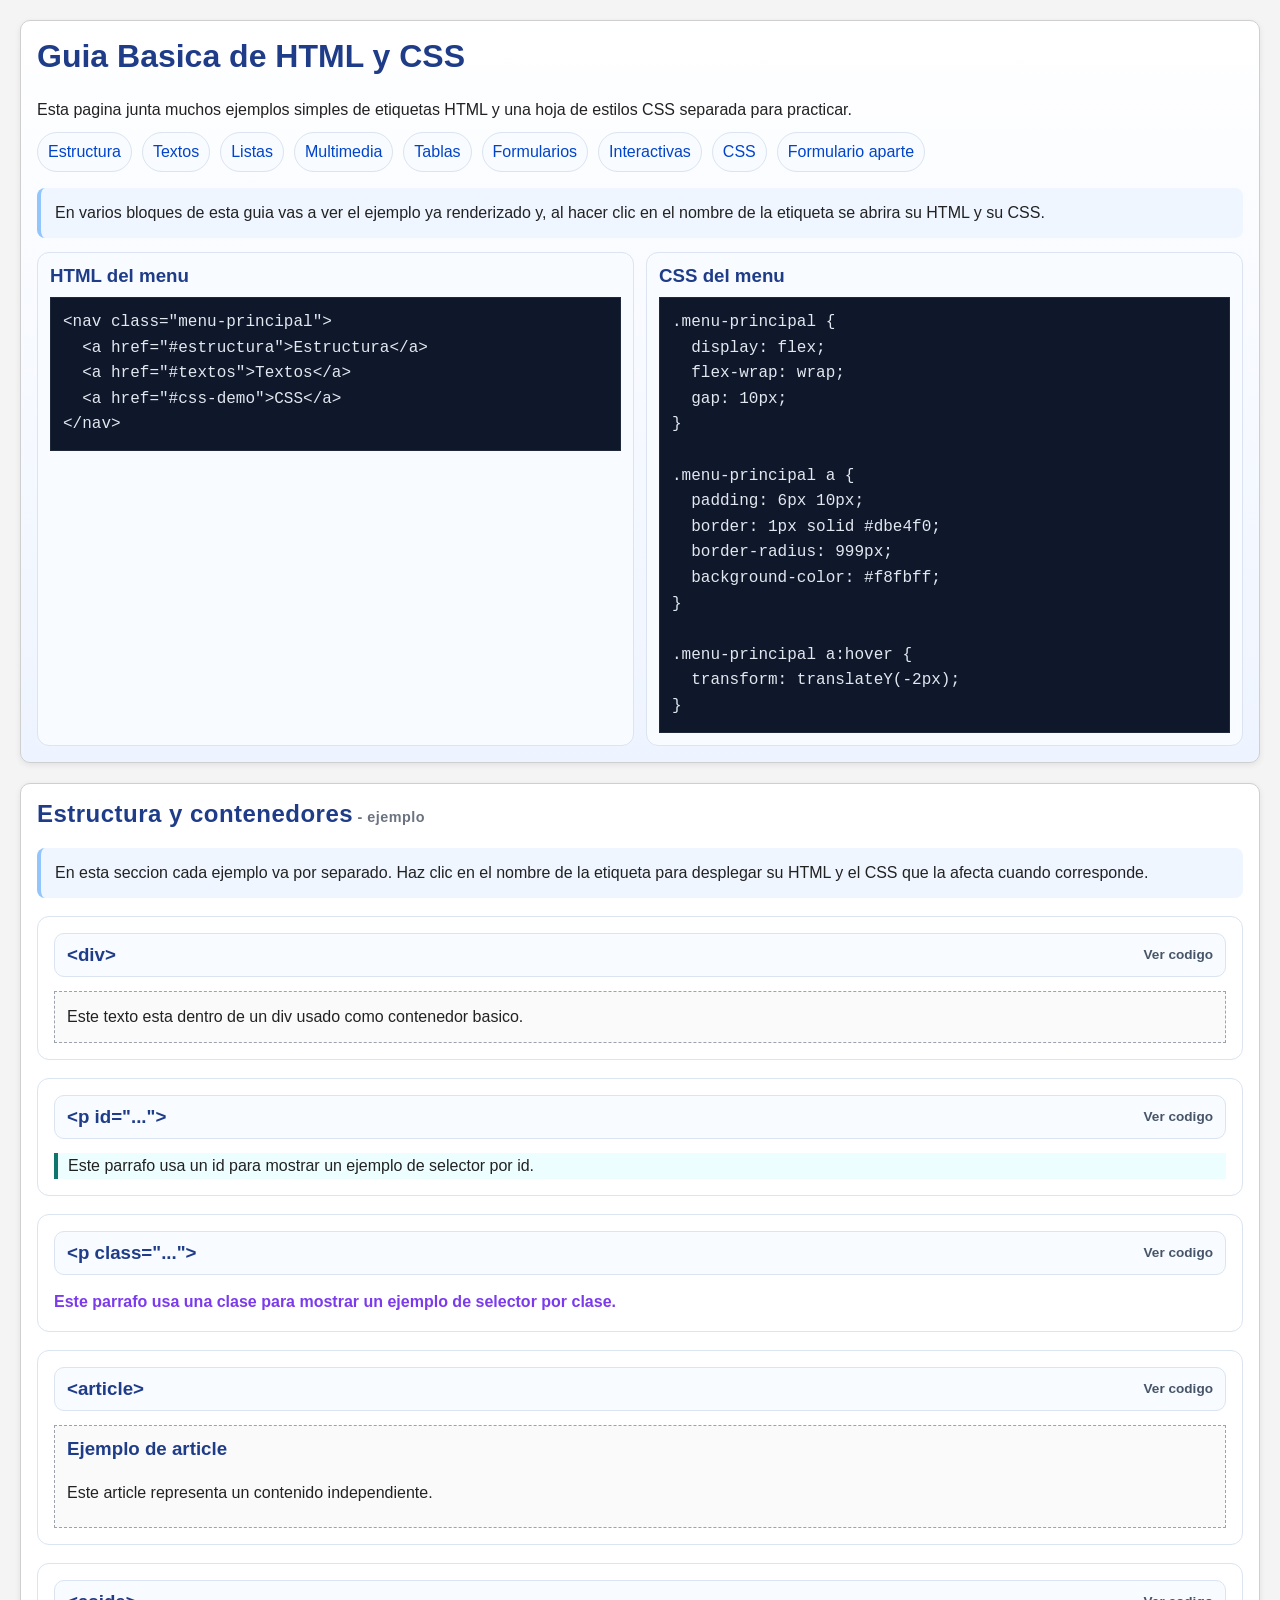
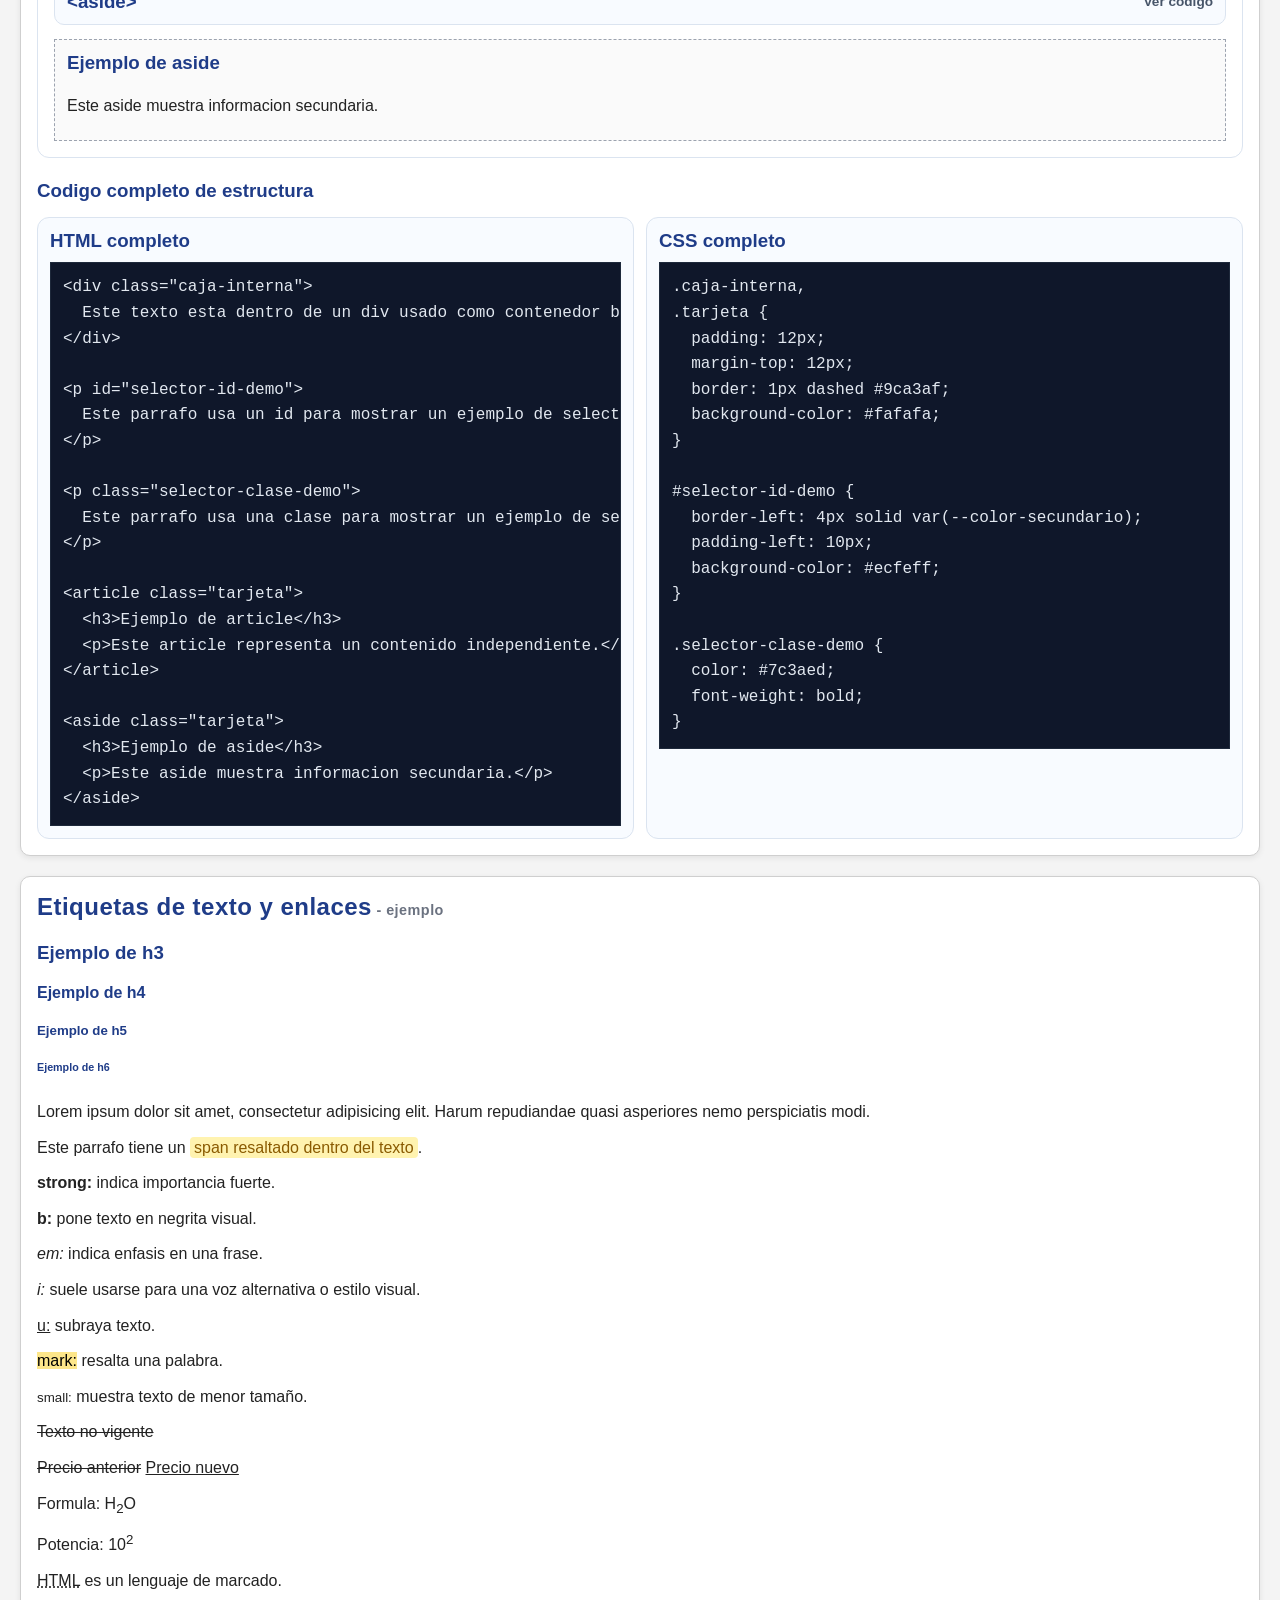
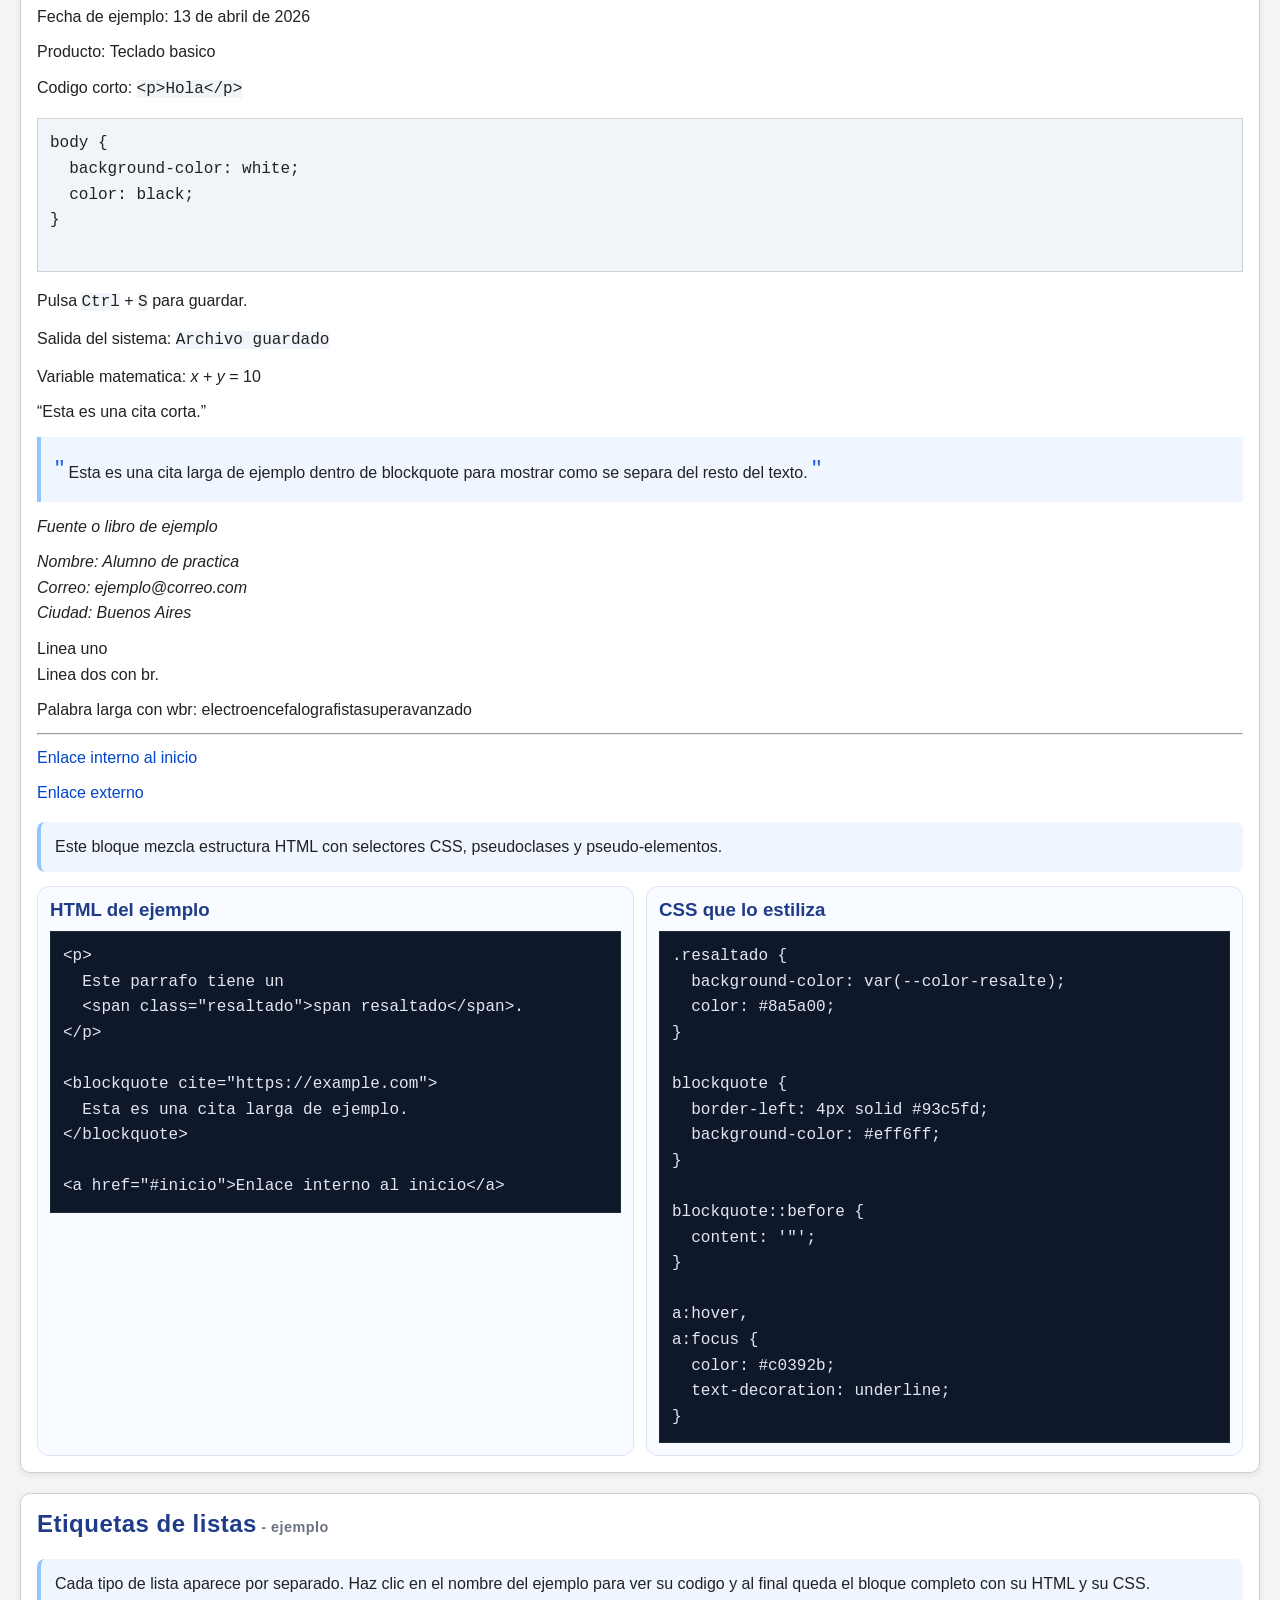
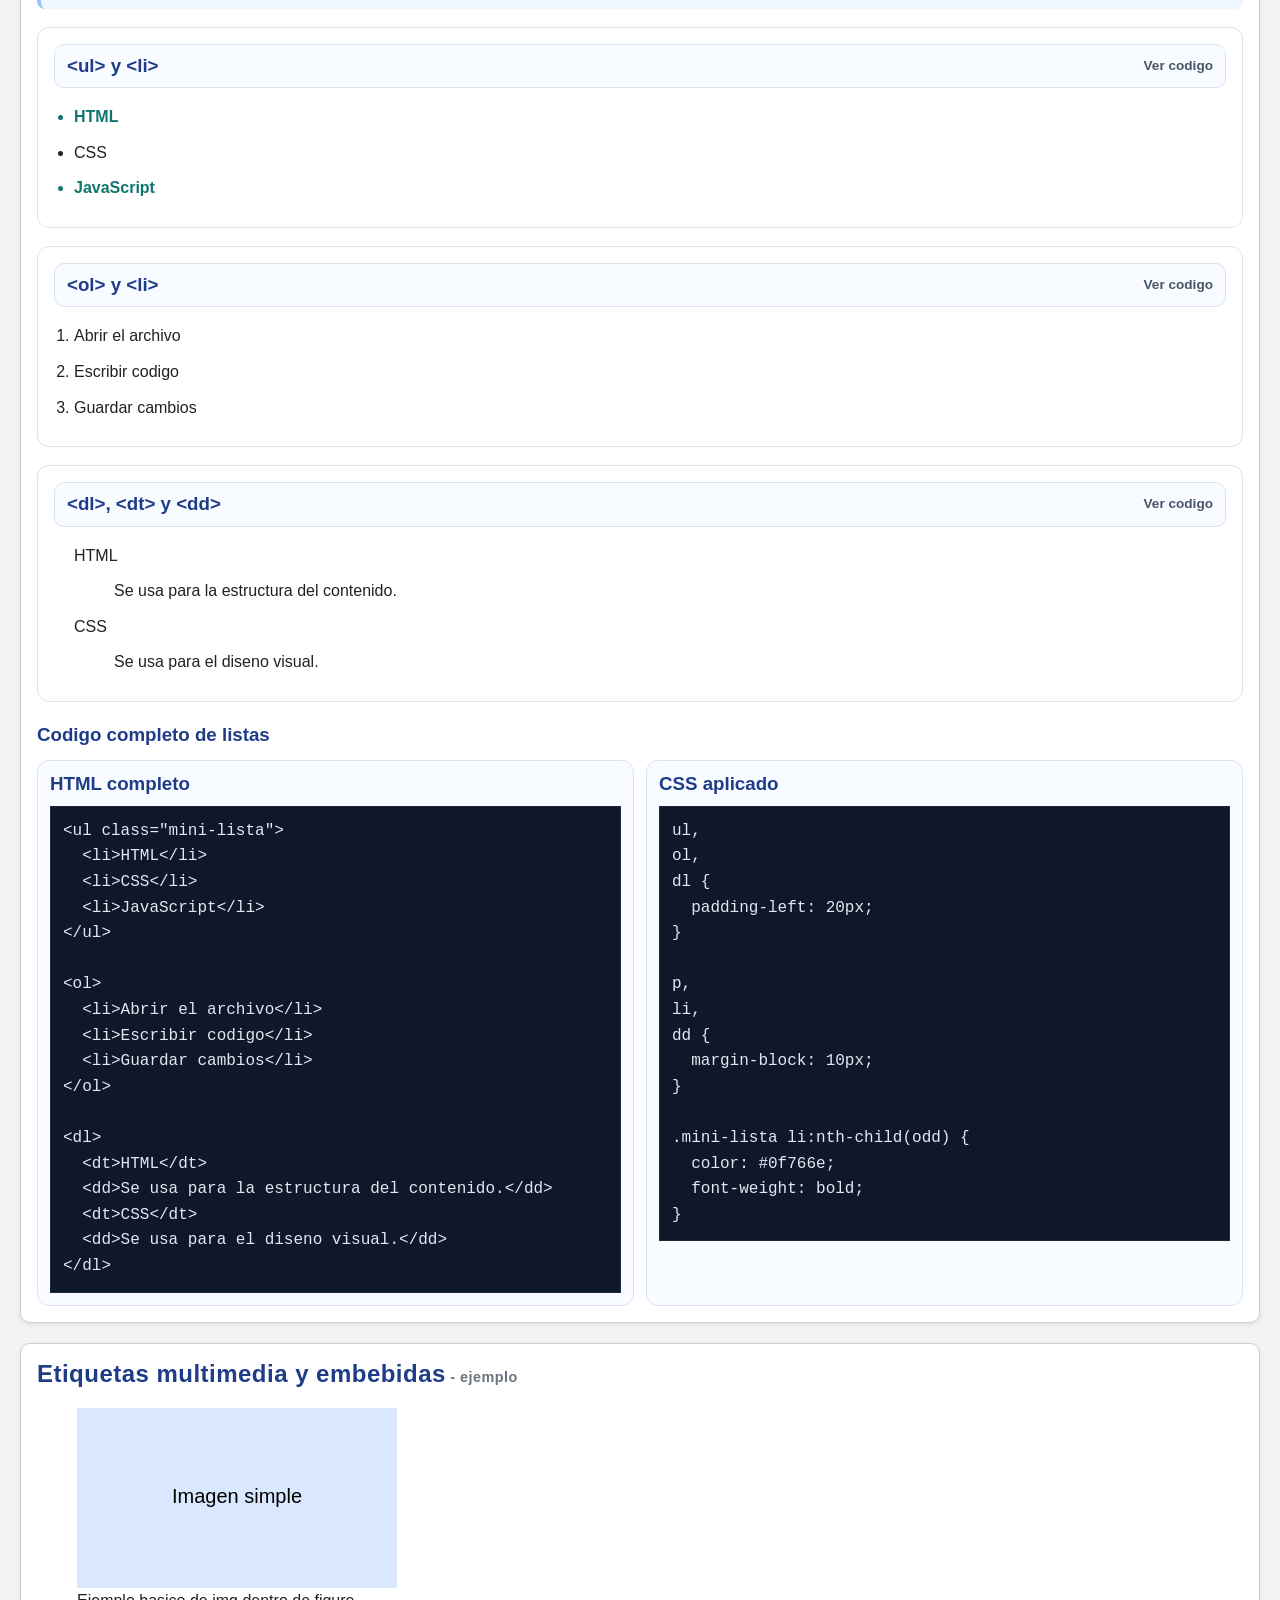
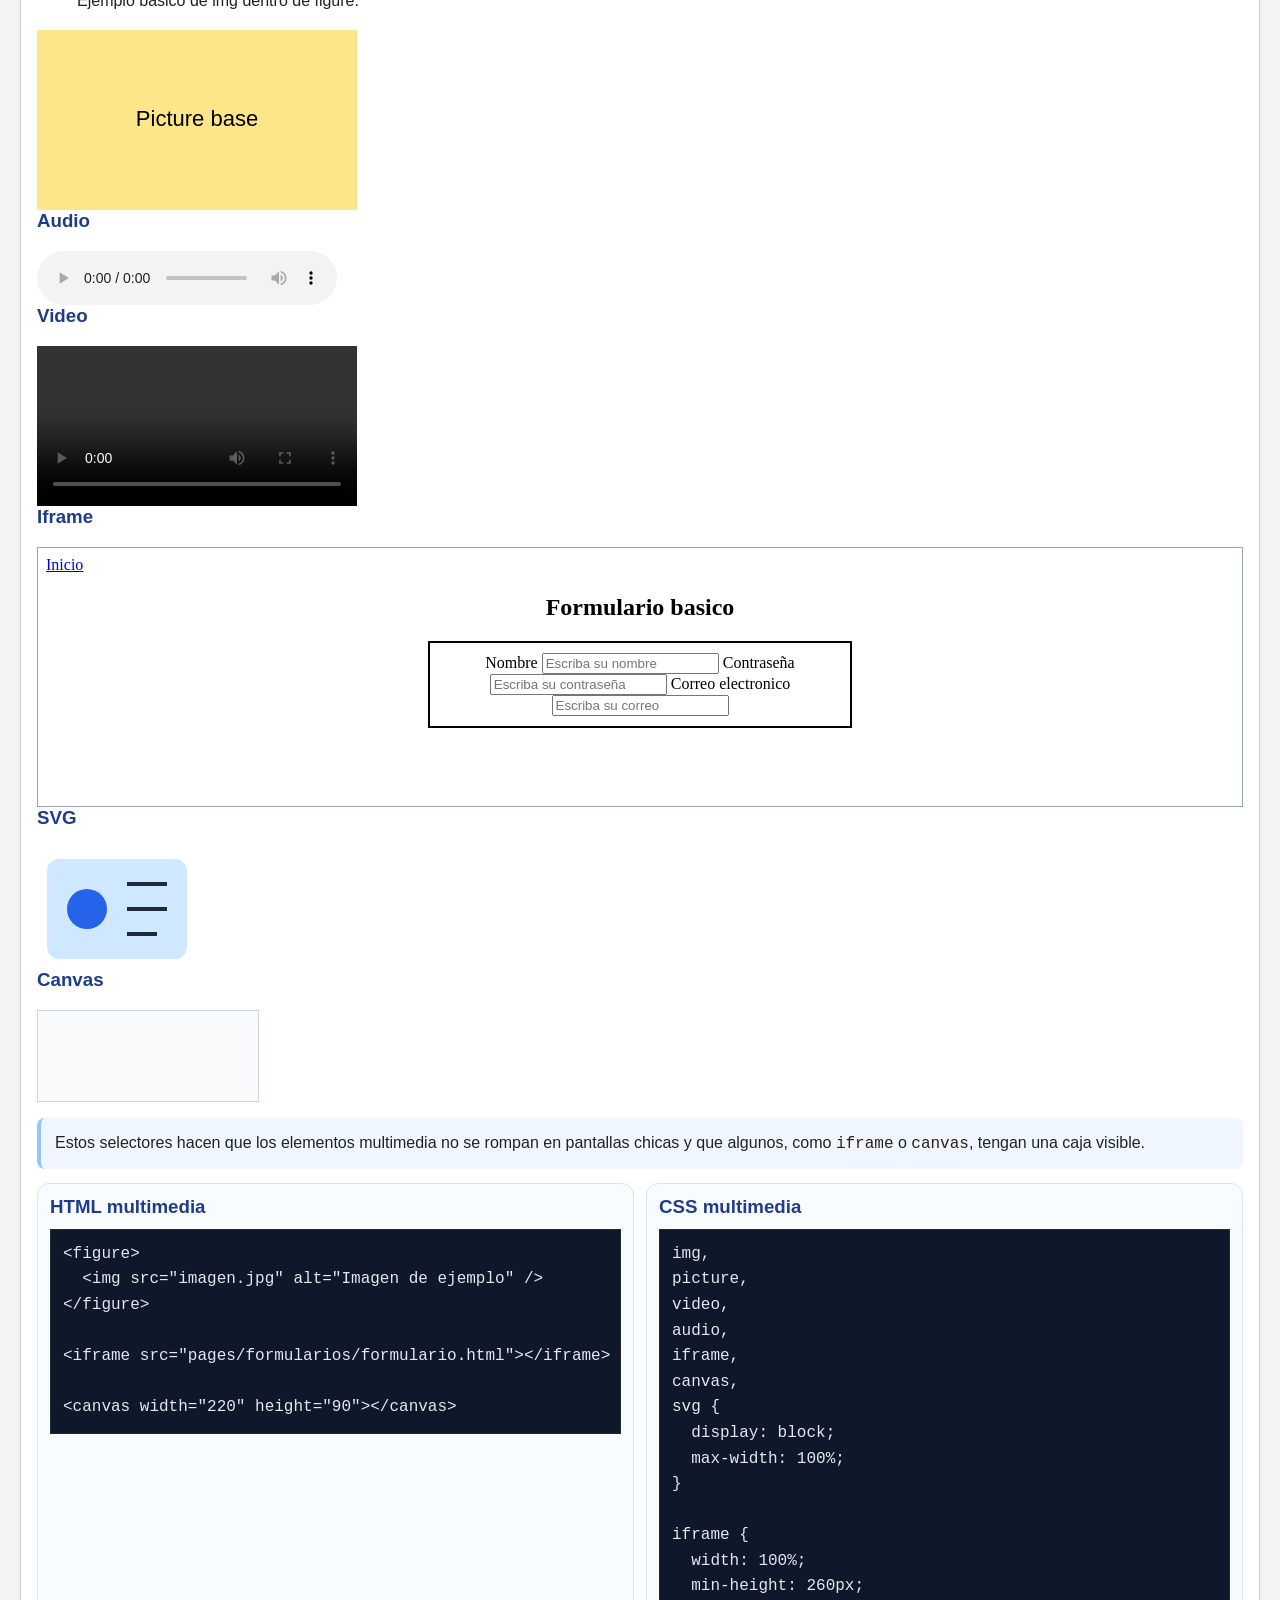
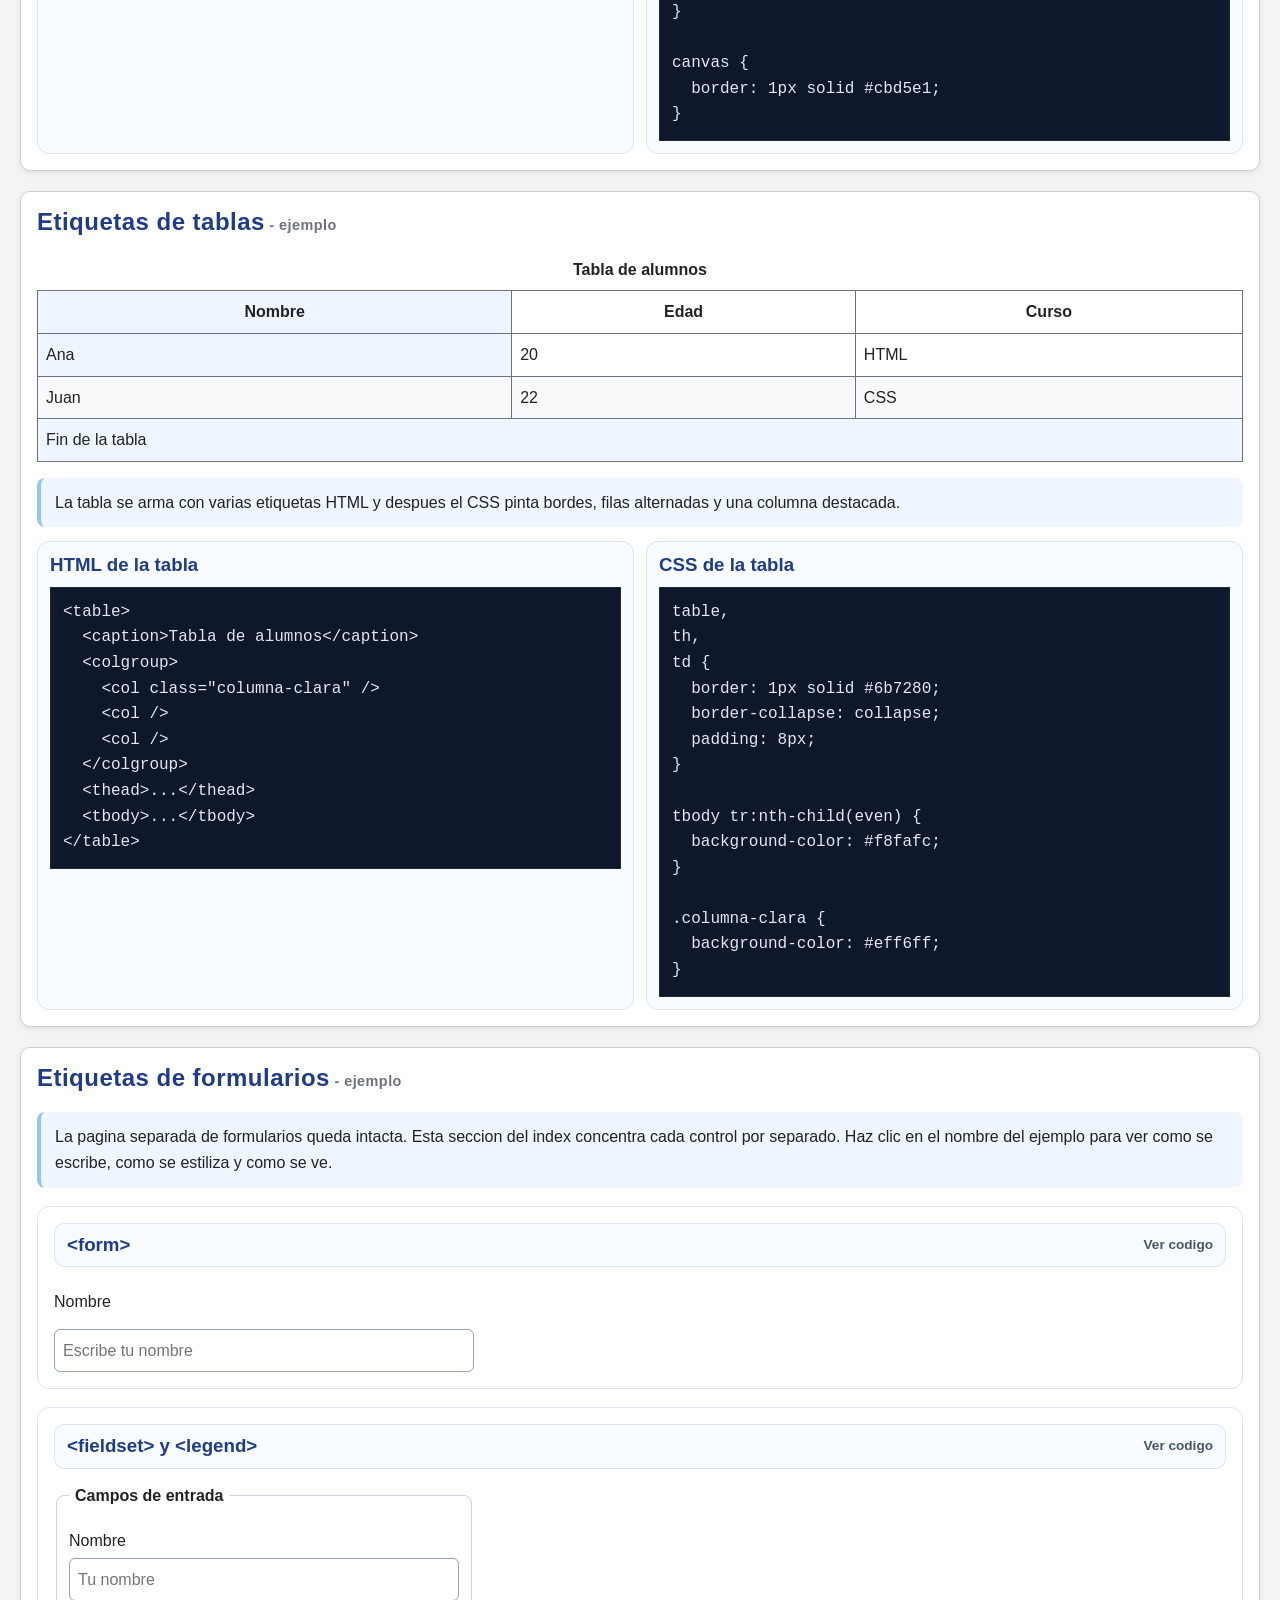
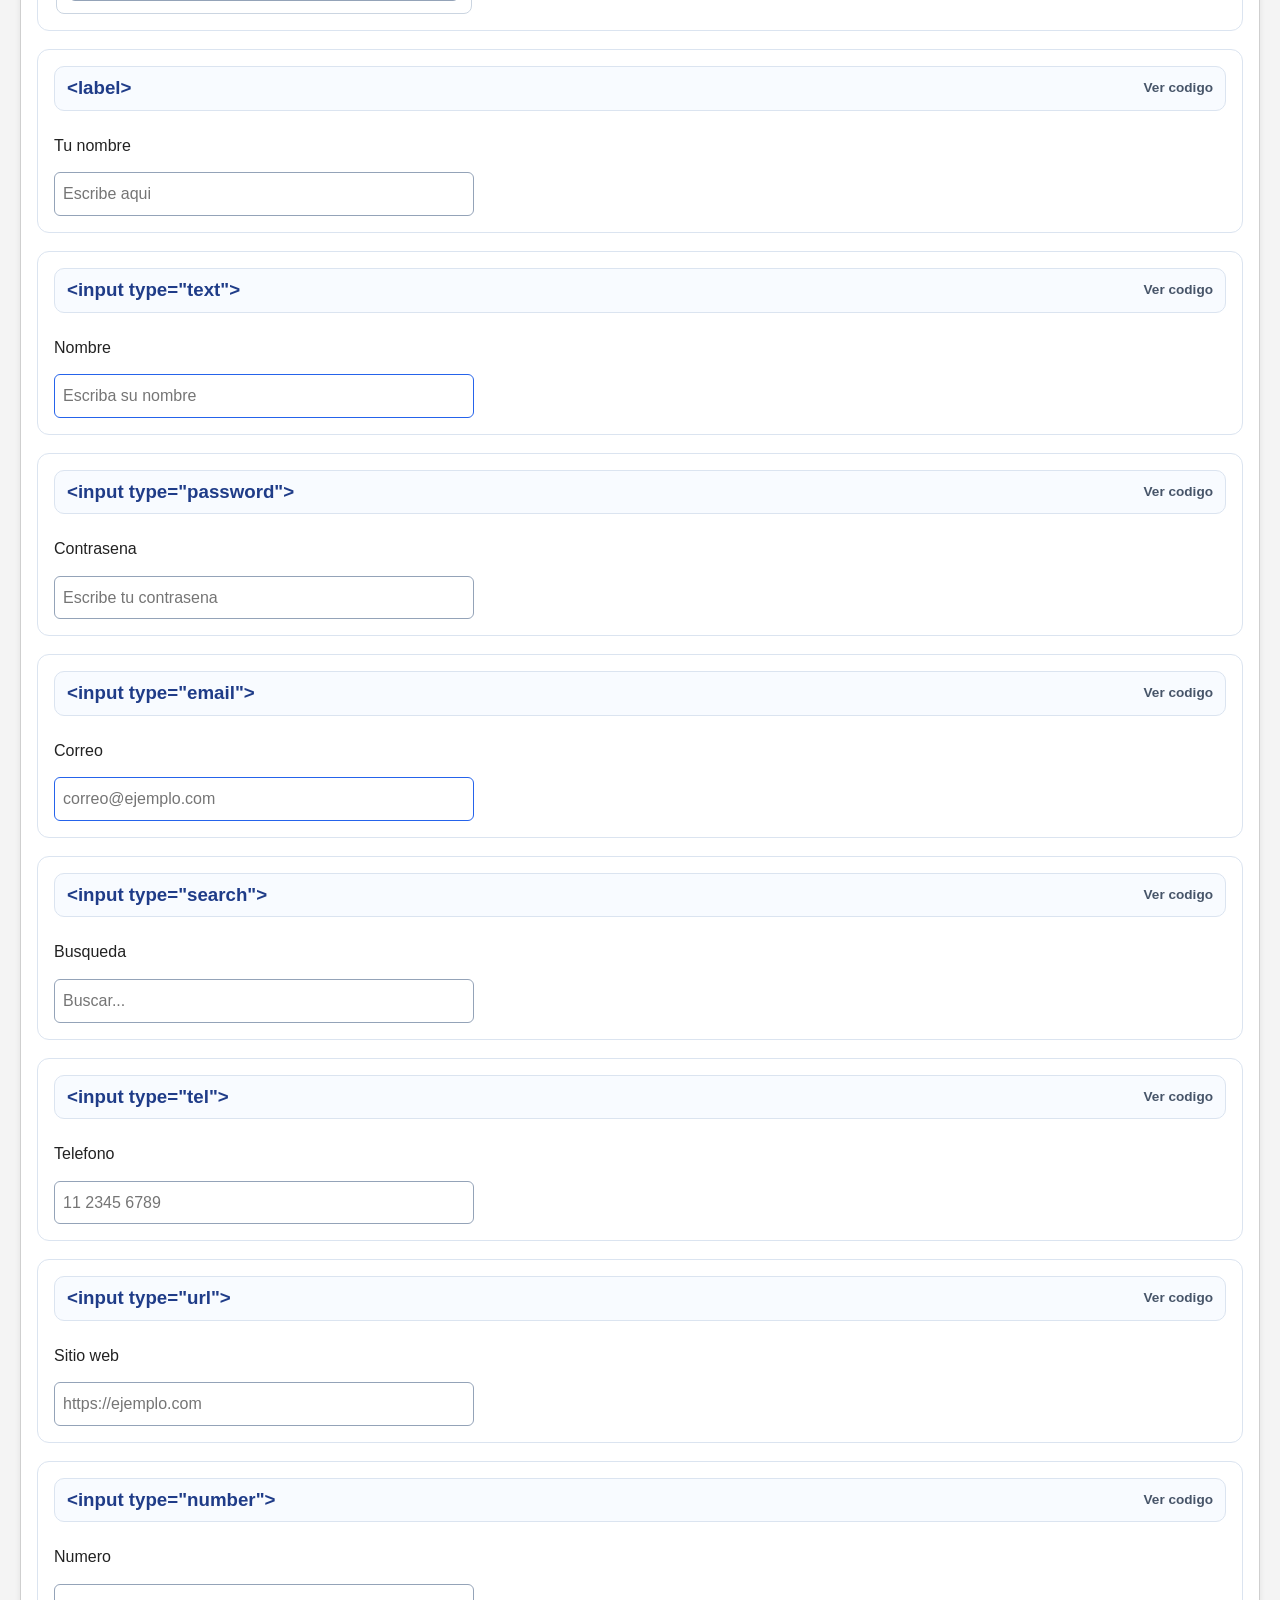
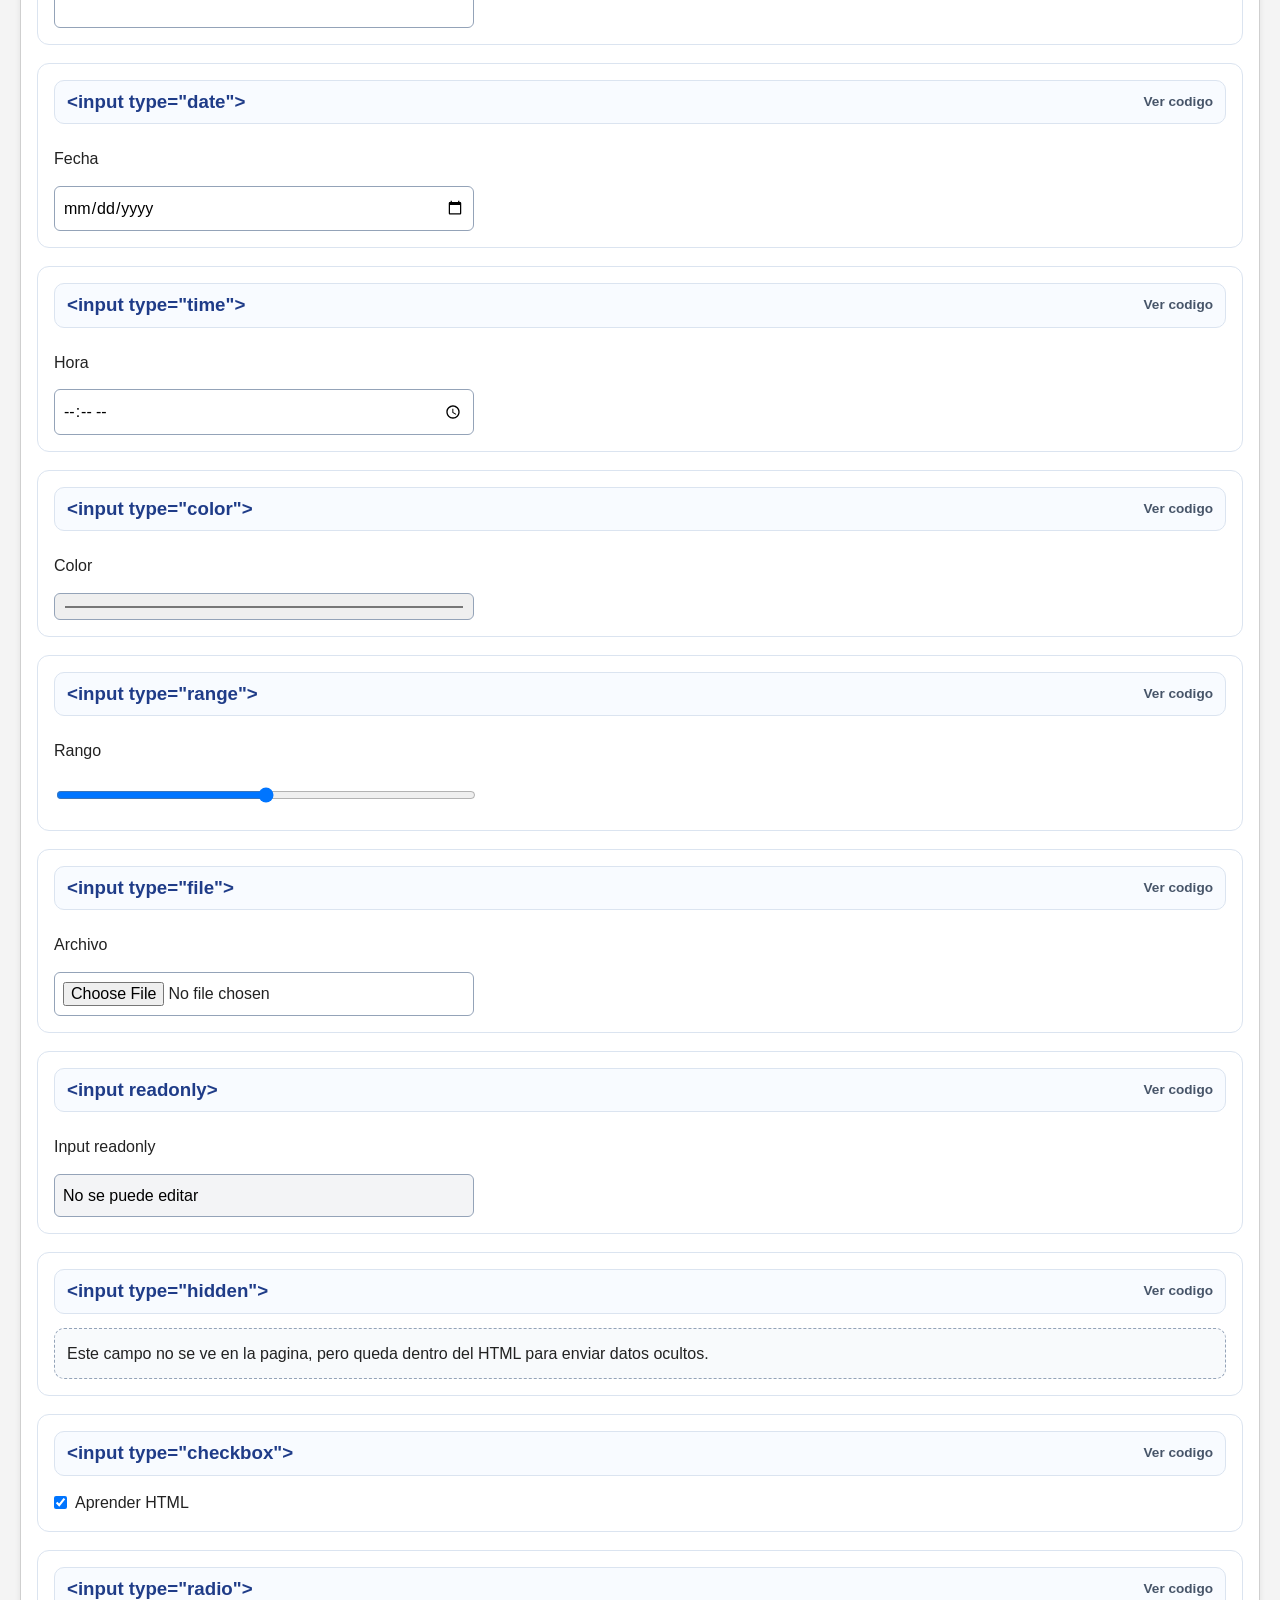
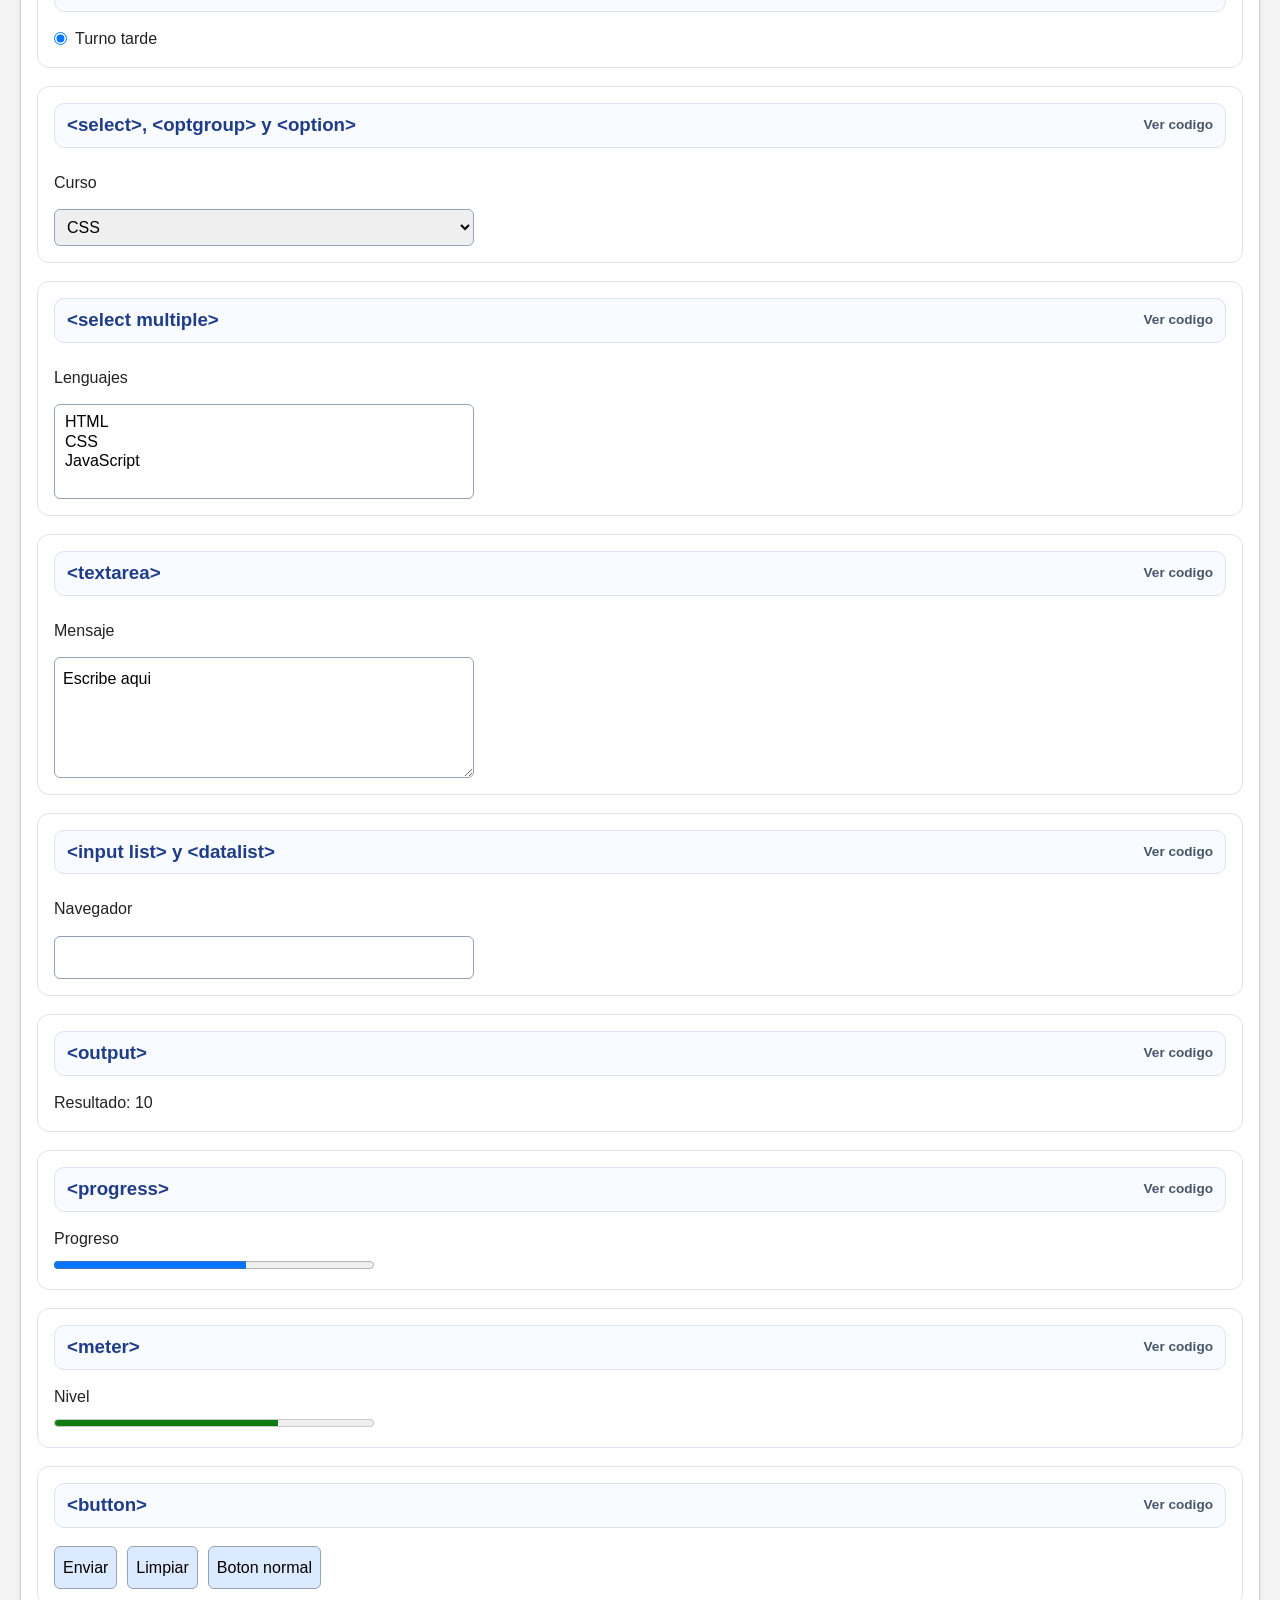
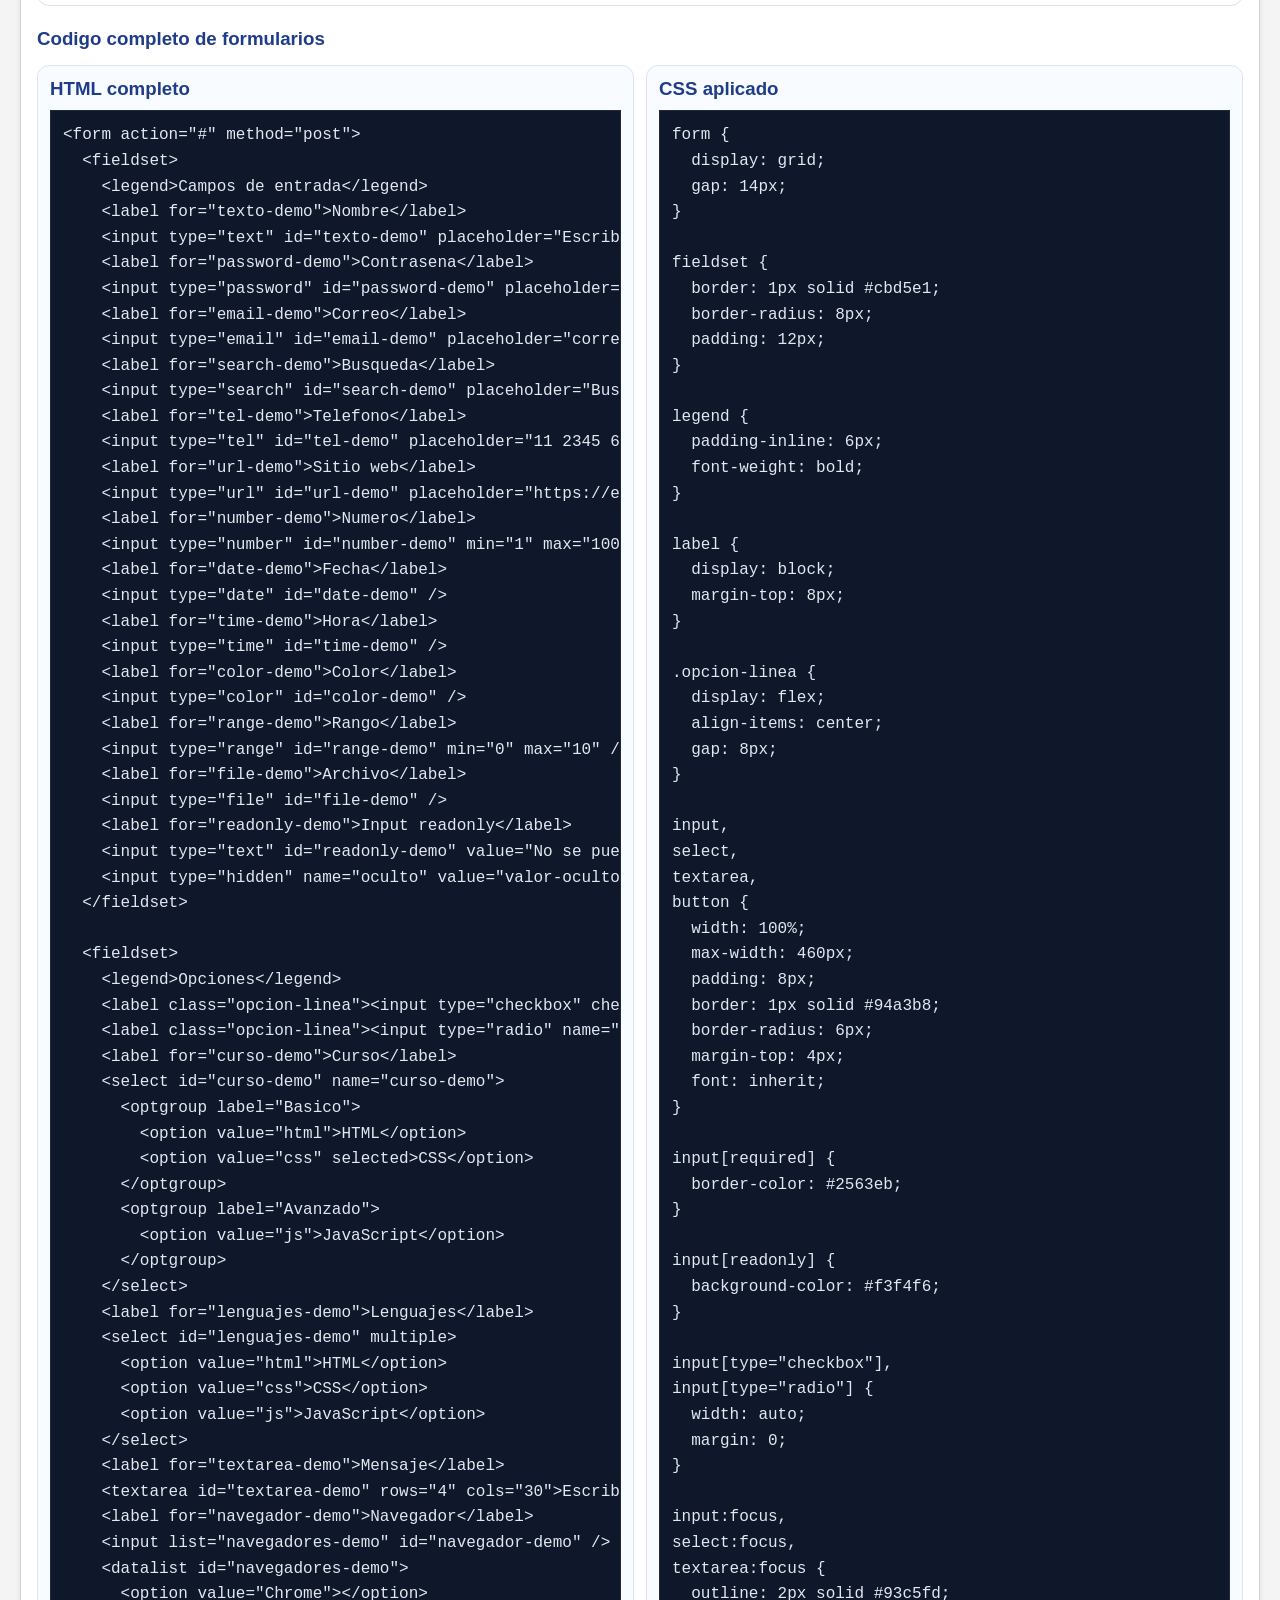
==== commit f89a4174: "Add collapsible code examples to HTML CSS guide" ====
--- a/index.html
+++ b/index.html
@@ -6,6 +6,7 @@
       Que es: indica que el documento usa HTML5.
       Como funciona: se escribe una sola vez al principio del archivo.
       Para que sirve: ayuda al navegador a interpretar bien la pagina.
+      Ejemplo real: lo usarias al crear la pagina principal de una tienda, un portfolio o una pagina de un local de ropa.
     -->
     <meta charset="UTF-8" />
     <!--
@@ -13,6 +14,7 @@
       Que es: define la codificacion de caracteres.
       Como funciona: le dice al navegador como leer letras y simbolos.
       Para que sirve: evitar errores con acentos y caracteres especiales.
+      Ejemplo real: sirve para que palabras como "musica", "direccion" o "seccion" no se rompan en la web.
     -->
     <meta name="viewport" content="width=device-width, initial-scale=1.0" />
     <!--
@@ -20,6 +22,7 @@
       Que es: configura la vista en dispositivos moviles.
       Como funciona: adapta el ancho al tamaño del dispositivo.
       Para que sirve: mejorar la visualizacion responsive.
+      Ejemplo real: hace que una pagina de un kiosco o una peluqueria se vea bien en celular.
     -->
     <title>Guia Basica de HTML y CSS</title>
     <!--
@@ -27,6 +30,7 @@
       Que es: el titulo de la pestaña del navegador.
       Como funciona: muestra texto arriba del navegador.
       Para que sirve: identificar la pagina.
+      Ejemplo real: podria decir "Tienda de Ropa", "Menu de Cafeteria" o "Portfolio de Juan".
     -->
     <link rel="stylesheet" href="css/index.css" />
     <!--
@@ -34,6 +38,7 @@
       Que es: conecta la pagina con un archivo externo.
       Como funciona: en este caso carga una hoja de estilos CSS.
       Para que sirve: separar HTML de CSS.
+      Ejemplo real: te deja tener la estructura de una pagina de restaurante en HTML y el diseno en otro archivo.
     -->
   </head>
   <body>
@@ -42,15 +47,15 @@
       Que es: la parte visible del documento.
       Como funciona: aqui van textos, imagenes, tablas, formularios y mas.
       Para que sirve: mostrar contenido al usuario.
+      Ejemplo real: todo lo que ves en una web de una libreria o de una zapateria vive dentro del body.
     -->
-    <noscript>
-      Este mensaje aparece si JavaScript esta desactivado.
-    </noscript>
+    <noscript> Este mensaje aparece si JavaScript esta desactivado. </noscript>
     <!--
       <noscript>
       Que es: contenido alternativo para cuando no hay JavaScript.
       Como funciona: el navegador lo muestra solo en ese caso.
       Para que sirve: dar avisos o instrucciones extra.
+      Ejemplo real: podrias avisar "Activa JavaScript para ver el carrito de compras" en una tienda online.
     -->
 
     <header class="bloque introduccion" id="inicio">
@@ -59,6 +64,7 @@
         Que es: la cabecera principal de la pagina.
         Como funciona: suele contener titulo, introduccion o menu.
         Para que sirve: presentar el contenido inicial.
+        Ejemplo real: arriba de una web de ropa pondrias el nombre del local, una frase y el menu principal.
       -->
       <h1>Guia Basica de HTML y CSS</h1>
       <p>
@@ -72,6 +78,7 @@
           Que es: una zona de navegacion.
           Como funciona: agrupa enlaces a secciones o a otros archivos.
           Para que sirve: facilitar el recorrido del usuario.
+          Ejemplo real: sirve para poner links como Inicio, Productos, Contacto o Promociones.
         -->
         <a href="#estructura">Estructura</a>
         <a href="#textos">Textos</a>
@@ -83,6 +90,41 @@
         <a href="#css-demo">CSS</a>
         <a href="pages/formularios/formulario.html">Formulario aparte</a>
       </nav>
+
+      <p class="nota-guia">
+        En varios bloques de esta guia vas a ver el ejemplo ya renderizado y,
+        al hacer clic en el nombre de la etiqueta se abrira su HTML y su CSS.
+      </p>
+
+      <div class="codigo-comparado">
+        <div class="codigo-caja">
+          <h3>HTML del menu</h3>
+          <pre><code>&lt;nav class="menu-principal"&gt;
+  &lt;a href="#estructura"&gt;Estructura&lt;/a&gt;
+  &lt;a href="#textos"&gt;Textos&lt;/a&gt;
+  &lt;a href="#css-demo"&gt;CSS&lt;/a&gt;
+&lt;/nav&gt;</code></pre>
+        </div>
+        <div class="codigo-caja">
+          <h3>CSS del menu</h3>
+          <pre><code>.menu-principal {
+  display: flex;
+  flex-wrap: wrap;
+  gap: 10px;
+}
+
+.menu-principal a {
+  padding: 6px 10px;
+  border: 1px solid #dbe4f0;
+  border-radius: 999px;
+  background-color: #f8fbff;
+}
+
+.menu-principal a:hover {
+  transform: translateY(-2px);
+}</code></pre>
+        </div>
+      </div>
     </header>
 
     <main>
@@ -91,58 +133,179 @@
         Que es: el contenido principal de la pagina.
         Como funciona: contiene la informacion mas importante del documento.
         Para que sirve: mejorar orden y semantica.
+        Ejemplo real: en una web de una tienda seria la parte donde aparecen productos, precios y descripciones.
       -->
       <section class="bloque" id="estructura">
         <h2>Estructura y contenedores</h2>
-
-        <!--
-          <div>
-          Que es: un contenedor generico.
-          Como funciona: agrupa elementos sin significado semantico especial.
-          Para que sirve: ordenar contenido y aplicar estilos.
-        -->
-        <div class="caja-interna">
-          Este texto esta dentro de un div usado como contenedor basico.
+        <p class="nota-ejemplo">
+          En esta seccion cada ejemplo va por separado. Haz clic en el nombre
+          de la etiqueta para desplegar su HTML y el CSS que la afecta cuando
+          corresponde.
+        </p>
+
+        <article class="ejemplo-individual">
+          <div class="ejemplo-vista">
+            <h3>&lt;div&gt;</h3>
+            <div class="caja-interna">
+              Este texto esta dentro de un div usado como contenedor basico.
+            </div>
+          </div>
+          <div class="codigo-lateral">
+            <h4>HTML</h4>
+            <pre><code>&lt;div class="caja-interna"&gt;
+  Este texto esta dentro de un div usado como contenedor basico.
+&lt;/div&gt;</code></pre>
+            <h4>CSS</h4>
+            <pre><code>.caja-interna {
+  padding: 12px;
+  margin-top: 12px;
+  border: 1px dashed #9ca3af;
+  background-color: #fafafa;
+}</code></pre>
+          </div>
+        </article>
+
+        <article class="ejemplo-individual">
+          <div class="ejemplo-vista">
+            <h3>&lt;p id="..."&gt;</h3>
+            <p id="selector-id-demo">
+              Este parrafo usa un id para mostrar un ejemplo de selector por
+              id.
+            </p>
+          </div>
+          <div class="codigo-lateral">
+            <h4>HTML</h4>
+            <pre><code>&lt;p id="selector-id-demo"&gt;
+  Este parrafo usa un id para mostrar un ejemplo de selector por id.
+&lt;/p&gt;</code></pre>
+            <h4>CSS</h4>
+            <pre><code>#selector-id-demo {
+  border-left: 4px solid var(--color-secundario);
+  padding-left: 10px;
+  background-color: #ecfeff;
+}</code></pre>
+          </div>
+        </article>
+
+        <article class="ejemplo-individual">
+          <div class="ejemplo-vista">
+            <h3>&lt;p class="..."&gt;</h3>
+            <p class="selector-clase-demo">
+              Este parrafo usa una clase para mostrar un ejemplo de selector
+              por clase.
+            </p>
+          </div>
+          <div class="codigo-lateral">
+            <h4>HTML</h4>
+            <pre><code>&lt;p class="selector-clase-demo"&gt;
+  Este parrafo usa una clase para mostrar un ejemplo de selector por clase.
+&lt;/p&gt;</code></pre>
+            <h4>CSS</h4>
+            <pre><code>.selector-clase-demo {
+  color: #7c3aed;
+  font-weight: bold;
+}</code></pre>
+          </div>
+        </article>
+
+        <article class="ejemplo-individual">
+          <div class="ejemplo-vista">
+            <h3>&lt;article&gt;</h3>
+            <article class="tarjeta">
+              <h3>Ejemplo de article</h3>
+              <p>Este article representa un contenido independiente.</p>
+            </article>
+          </div>
+          <div class="codigo-lateral">
+            <h4>HTML</h4>
+            <pre><code>&lt;article class="tarjeta"&gt;
+  &lt;h3&gt;Ejemplo de article&lt;/h3&gt;
+  &lt;p&gt;Este article representa un contenido independiente.&lt;/p&gt;
+&lt;/article&gt;</code></pre>
+            <h4>CSS</h4>
+            <pre><code>.tarjeta {
+  padding: 12px;
+  margin-top: 12px;
+  border: 1px dashed #9ca3af;
+  background-color: #fafafa;
+}</code></pre>
+          </div>
+        </article>
+
+        <article class="ejemplo-individual">
+          <div class="ejemplo-vista">
+            <h3>&lt;aside&gt;</h3>
+            <aside class="tarjeta">
+              <h3>Ejemplo de aside</h3>
+              <p>Este aside muestra informacion secundaria.</p>
+            </aside>
+          </div>
+          <div class="codigo-lateral">
+            <h4>HTML</h4>
+            <pre><code>&lt;aside class="tarjeta"&gt;
+  &lt;h3&gt;Ejemplo de aside&lt;/h3&gt;
+  &lt;p&gt;Este aside muestra informacion secundaria.&lt;/p&gt;
+&lt;/aside&gt;</code></pre>
+            <h4>CSS</h4>
+            <pre><code>.tarjeta {
+  padding: 12px;
+  margin-top: 12px;
+  border: 1px dashed #9ca3af;
+  background-color: #fafafa;
+}</code></pre>
+          </div>
+        </article>
+
+        <div class="resumen-seccion">
+          <h3>Codigo completo de estructura</h3>
+          <div class="codigo-comparado">
+            <div class="codigo-caja">
+              <h3>HTML completo</h3>
+              <pre><code>&lt;div class="caja-interna"&gt;
+  Este texto esta dentro de un div usado como contenedor basico.
+&lt;/div&gt;
+
+&lt;p id="selector-id-demo"&gt;
+  Este parrafo usa un id para mostrar un ejemplo de selector por id.
+&lt;/p&gt;
+
+&lt;p class="selector-clase-demo"&gt;
+  Este parrafo usa una clase para mostrar un ejemplo de selector por clase.
+&lt;/p&gt;
+
+&lt;article class="tarjeta"&gt;
+  &lt;h3&gt;Ejemplo de article&lt;/h3&gt;
+  &lt;p&gt;Este article representa un contenido independiente.&lt;/p&gt;
+&lt;/article&gt;
+
+&lt;aside class="tarjeta"&gt;
+  &lt;h3&gt;Ejemplo de aside&lt;/h3&gt;
+  &lt;p&gt;Este aside muestra informacion secundaria.&lt;/p&gt;
+&lt;/aside&gt;</code></pre>
+            </div>
+            <div class="codigo-caja">
+              <h3>CSS completo</h3>
+              <pre><code>.caja-interna,
+.tarjeta {
+  padding: 12px;
+  margin-top: 12px;
+  border: 1px dashed #9ca3af;
+  background-color: #fafafa;
+}
+
+#selector-id-demo {
+  border-left: 4px solid var(--color-secundario);
+  padding-left: 10px;
+  background-color: #ecfeff;
+}
+
+.selector-clase-demo {
+  color: #7c3aed;
+  font-weight: bold;
+}</code></pre>
+            </div>
+          </div>
         </div>
-
-        <!--
-          id y class
-          Que son: atributos comunes de HTML.
-          Como funcionan: id identifica un elemento unico y class agrupa varios.
-          Para que sirven: enlazar secciones y aplicar estilos con CSS.
-        -->
-        <p id="selector-id-demo">
-          Este parrafo usa un id para mostrar un ejemplo de selector por id.
-        </p>
-        <p class="selector-clase-demo">
-          Este parrafo usa una clase para mostrar un ejemplo de selector por
-          clase.
-        </p>
-
-        <!--
-          <article>
-          Que es: un contenido independiente.
-          Como funciona: puede leerse por separado del resto.
-          Para que sirve: noticias, publicaciones o tarjetas.
-        -->
-        <article class="tarjeta">
-          <h3>Ejemplo de article</h3>
-          <p>
-            Este article representa un contenido que podria existir solo dentro
-            de una pagina.
-          </p>
-        </article>
-
-        <!--
-          <aside>
-          Que es: contenido secundario o complementario.
-          Como funciona: acompaña al contenido principal.
-          Para que sirve: notas, avisos o datos extra.
-        -->
-        <aside class="tarjeta">
-          <h3>Ejemplo de aside</h3>
-          <p>Este aside muestra informacion secundaria.</p>
-        </aside>
       </section>
 
       <section class="bloque" id="textos">
@@ -153,6 +316,7 @@
           Que son: encabezados o titulos.
           Como funcionan: h1 es el mas importante y h6 el menos importante.
           Para que sirven: crear jerarquia visual y semantica.
+          Ejemplo real: h1 puede ser "Tienda de Ropa", h2 "Ofertas" y h3 "Camperas".
         -->
         <h3>Ejemplo de h3</h3>
         <h4>Ejemplo de h4</h4>
@@ -164,6 +328,7 @@
           Que es: un parrafo.
           Como funciona: agrupa texto en bloques.
           Para que sirve: escribir contenido normal.
+          Ejemplo real: lo usarias para contar la historia de un negocio o describir un producto.
         -->
         <p>
           Lorem ipsum dolor sit amet, consectetur adipisicing elit. Harum
@@ -175,6 +340,7 @@
           Que es: una etiqueta en linea.
           Como funciona: no rompe la linea del texto.
           Para que sirve: destacar una parte pequeña del contenido.
+          Ejemplo real: sirve para colorear solo la palabra "oferta" dentro de una frase.
         -->
         <p>
           Este parrafo tiene un
@@ -186,6 +352,7 @@
           Que son: etiquetas de texto en linea.
           Como funcionan: modifican significado o aspecto visual.
           Para que sirven: enfatizar, resaltar o diferenciar texto.
+          Ejemplo real: podrias poner en strong "Envio gratis", en mark "20% OFF" y en small una aclaracion legal.
         -->
         <p><strong>strong:</strong> indica importancia fuerte.</p>
         <p><b>b:</b> pone texto en negrita visual.</p>
@@ -200,6 +367,7 @@
           Que son: etiquetas para cambios o posicion especial del texto.
           Como funcionan: tachan, insertan o colocan texto arriba o abajo.
           Para que sirven: correcciones, formulas y comparaciones.
+          Ejemplo real: del sirve para un precio viejo, ins para el nuevo, sub para H2O y sup para m2.
         -->
         <p><s>Texto no vigente</s></p>
         <p><del>Precio anterior</del> <ins>Precio nuevo</ins></p>
@@ -211,6 +379,7 @@
           Que son: etiquetas para datos concretos.
           Como funcionan: agregan significado extra a palabras o valores.
           Para que sirven: fechas, abreviaturas y datos utiles.
+          Ejemplo real: abbr sirve para siglas como HTML, time para el horario del local y data para codigos de productos.
         -->
         <p>
           <abbr title="HyperText Markup Language">HTML</abbr> es un lenguaje de
@@ -227,6 +396,7 @@
           Que son: etiquetas para codigo o texto tecnico.
           Como funcionan: representan codigo, teclas, salida del sistema y variables.
           Para que sirven: documentar ejemplos tecnicos.
+          Ejemplo real: sirven para explicar en una guia como guardar con Ctrl + S o mostrar un pedazo de codigo.
         -->
         <p>Codigo corto: <code>&lt;p&gt;Hola&lt;/p&gt;</code></p>
         <pre>
@@ -244,6 +414,7 @@
           Que son: etiquetas para citas.
           Como funcionan: q sirve para citas cortas, blockquote para citas largas y cite para la fuente.
           Para que sirven: referenciar frases o textos.
+          Ejemplo real: podrias citar una opinion de un cliente o una frase tomada de un articulo.
         -->
         <p><q>Esta es una cita corta.</q></p>
         <blockquote cite="https://example.com">
@@ -257,6 +428,7 @@
           Que es: informacion de contacto.
           Como funciona: agrupa datos como nombre, correo o direccion.
           Para que sirve: mostrar datos de contacto del autor o sitio.
+          Ejemplo real: sirve para poner la direccion del local, el mail y el telefono de contacto.
         -->
         <address>
           Nombre: Alumno de practica<br />
@@ -269,11 +441,11 @@
           Que son: salto de linea, corte opcional y separador horizontal.
           Como funcionan: br baja una linea, wbr permite cortar palabras largas y hr separa temas.
           Para que sirven: ordenar visualmente el contenido.
+          Ejemplo real: br te sirve para una direccion en varias lineas y hr para separar secciones como "Productos" y "Contacto".
         -->
         <p>Linea uno<br />Linea dos con br.</p>
         <p>
-          Palabra larga con wbr:
-          electroencefalo<wbr />grafista<wbr />superavanzado
+          Palabra larga con wbr: electroencefalo<wbr />grafista<wbr />superavanzado
         </p>
         <hr />
 
@@ -282,6 +454,7 @@
           Que es: un enlace.
           Como funciona: usa el atributo href para indicar el destino.
           Para que sirve: navegar por la misma pagina o por otras paginas.
+          Ejemplo real: sirve para ir a YouTube, a Instagram, a WhatsApp o a la pagina de un local de ropa.
         -->
         <p><a href="#inicio">Enlace interno al inicio</a></p>
         <p>
@@ -289,51 +462,188 @@
             Enlace externo
           </a>
         </p>
+
+        <p class="nota-ejemplo">
+          Este bloque mezcla estructura HTML con selectores CSS, pseudoclases y
+          pseudo-elementos.
+        </p>
+
+        <div class="codigo-comparado">
+          <div class="codigo-caja">
+            <h3>HTML del ejemplo</h3>
+            <pre><code>&lt;p&gt;
+  Este parrafo tiene un
+  &lt;span class="resaltado"&gt;span resaltado&lt;/span&gt;.
+&lt;/p&gt;
+
+&lt;blockquote cite="https://example.com"&gt;
+  Esta es una cita larga de ejemplo.
+&lt;/blockquote&gt;
+
+&lt;a href="#inicio"&gt;Enlace interno al inicio&lt;/a&gt;</code></pre>
+          </div>
+          <div class="codigo-caja">
+            <h3>CSS que lo estiliza</h3>
+            <pre><code>.resaltado {
+  background-color: var(--color-resalte);
+  color: #8a5a00;
+}
+
+blockquote {
+  border-left: 4px solid #93c5fd;
+  background-color: #eff6ff;
+}
+
+blockquote::before {
+  content: '"';
+}
+
+a:hover,
+a:focus {
+  color: #c0392b;
+  text-decoration: underline;
+}</code></pre>
+          </div>
+        </div>
       </section>
 
       <section class="bloque" id="listas">
         <h2>Etiquetas de listas</h2>
-
-        <!--
-          <ul> y <li>
-          Que son: lista desordenada y elemento de lista.
-          Como funcionan: muestran items con viñetas.
-          Para que sirven: agrupar elementos sin orden numerico.
-        -->
-        <h3>Lista desordenada</h3>
-        <ul class="mini-lista">
-          <li>HTML</li>
-          <li>CSS</li>
-          <li>JavaScript</li>
-        </ul>
-
-        <!--
-          <ol> y <li>
-          Que son: lista ordenada y elemento de lista.
-          Como funcionan: muestran items numerados.
-          Para que sirven: explicar pasos o procesos.
-        -->
-        <h3>Lista ordenada</h3>
-        <ol>
-          <li>Abrir el archivo</li>
-          <li>Escribir codigo</li>
-          <li>Guardar cambios</li>
-        </ol>
-
-        <!--
-          <dl>, <dt>, <dd>
-          Que son: lista de definiciones.
-          Como funcionan: dt muestra el termino y dd su descripcion.
-          Para que sirven: explicar conceptos.
-        -->
-        <h3>Lista de definiciones</h3>
-        <dl>
-          <dt>HTML</dt>
-          <dd>Se usa para la estructura del contenido.</dd>
-
-          <dt>CSS</dt>
-          <dd>Se usa para el diseño visual.</dd>
-        </dl>
+        <p class="nota-ejemplo">
+          Cada tipo de lista aparece por separado. Haz clic en el nombre del
+          ejemplo para ver su codigo y al final queda el bloque completo con su
+          HTML y su CSS.
+        </p>
+
+        <article class="ejemplo-individual">
+          <div class="ejemplo-vista">
+            <h3>&lt;ul&gt; y &lt;li&gt;</h3>
+            <ul class="mini-lista">
+              <li>HTML</li>
+              <li>CSS</li>
+              <li>JavaScript</li>
+            </ul>
+          </div>
+          <div class="codigo-lateral">
+            <h4>HTML</h4>
+            <pre><code>&lt;ul class="mini-lista"&gt;
+  &lt;li&gt;HTML&lt;/li&gt;
+  &lt;li&gt;CSS&lt;/li&gt;
+  &lt;li&gt;JavaScript&lt;/li&gt;
+&lt;/ul&gt;</code></pre>
+            <h4>CSS</h4>
+            <pre><code>ul,
+ol,
+dl {
+  padding-left: 20px;
+}
+
+.mini-lista li:nth-child(odd) {
+  color: #0f766e;
+  font-weight: bold;
+}</code></pre>
+          </div>
+        </article>
+
+        <article class="ejemplo-individual">
+          <div class="ejemplo-vista">
+            <h3>&lt;ol&gt; y &lt;li&gt;</h3>
+            <ol>
+              <li>Abrir el archivo</li>
+              <li>Escribir codigo</li>
+              <li>Guardar cambios</li>
+            </ol>
+          </div>
+          <div class="codigo-lateral">
+            <h4>HTML</h4>
+            <pre><code>&lt;ol&gt;
+  &lt;li&gt;Abrir el archivo&lt;/li&gt;
+  &lt;li&gt;Escribir codigo&lt;/li&gt;
+  &lt;li&gt;Guardar cambios&lt;/li&gt;
+&lt;/ol&gt;</code></pre>
+            <h4>CSS</h4>
+            <pre><code>ol {
+  padding-left: 20px;
+}</code></pre>
+          </div>
+        </article>
+
+        <article class="ejemplo-individual">
+          <div class="ejemplo-vista">
+            <h3>&lt;dl&gt;, &lt;dt&gt; y &lt;dd&gt;</h3>
+            <dl>
+              <dt>HTML</dt>
+              <dd>Se usa para la estructura del contenido.</dd>
+              <dt>CSS</dt>
+              <dd>Se usa para el diseno visual.</dd>
+            </dl>
+          </div>
+          <div class="codigo-lateral">
+            <h4>HTML</h4>
+            <pre><code>&lt;dl&gt;
+  &lt;dt&gt;HTML&lt;/dt&gt;
+  &lt;dd&gt;Se usa para la estructura del contenido.&lt;/dd&gt;
+  &lt;dt&gt;CSS&lt;/dt&gt;
+  &lt;dd&gt;Se usa para el diseno visual.&lt;/dd&gt;
+&lt;/dl&gt;</code></pre>
+            <h4>CSS</h4>
+            <pre><code>dl {
+  padding-left: 20px;
+}
+
+p,
+li,
+dd {
+  margin-block: 10px;
+}</code></pre>
+          </div>
+        </article>
+
+        <div class="resumen-seccion">
+          <h3>Codigo completo de listas</h3>
+          <div class="codigo-comparado">
+            <div class="codigo-caja">
+              <h3>HTML completo</h3>
+              <pre><code>&lt;ul class="mini-lista"&gt;
+  &lt;li&gt;HTML&lt;/li&gt;
+  &lt;li&gt;CSS&lt;/li&gt;
+  &lt;li&gt;JavaScript&lt;/li&gt;
+&lt;/ul&gt;
+
+&lt;ol&gt;
+  &lt;li&gt;Abrir el archivo&lt;/li&gt;
+  &lt;li&gt;Escribir codigo&lt;/li&gt;
+  &lt;li&gt;Guardar cambios&lt;/li&gt;
+&lt;/ol&gt;
+
+&lt;dl&gt;
+  &lt;dt&gt;HTML&lt;/dt&gt;
+  &lt;dd&gt;Se usa para la estructura del contenido.&lt;/dd&gt;
+  &lt;dt&gt;CSS&lt;/dt&gt;
+  &lt;dd&gt;Se usa para el diseno visual.&lt;/dd&gt;
+&lt;/dl&gt;</code></pre>
+            </div>
+            <div class="codigo-caja">
+              <h3>CSS aplicado</h3>
+              <pre><code>ul,
+ol,
+dl {
+  padding-left: 20px;
+}
+
+p,
+li,
+dd {
+  margin-block: 10px;
+}
+
+.mini-lista li:nth-child(odd) {
+  color: #0f766e;
+  font-weight: bold;
+}</code></pre>
+            </div>
+          </div>
+        </div>
       </section>
 
       <section class="bloque" id="multimedia">
@@ -344,6 +654,7 @@
           Que son: una imagen con su descripcion.
           Como funcionan: figure agrupa el contenido visual y figcaption lo explica.
           Para que sirven: mostrar imagenes con contexto.
+          Ejemplo real: sirve para subir la foto de una prenda y abajo poner "Campera negra talle M".
         -->
         <figure>
           <img
@@ -358,6 +669,7 @@
           Que son: una imagen adaptable con varias fuentes posibles.
           Como funcionan: source ofrece opciones y img actua como respaldo.
           Para que sirven: mostrar una imagen segun el tamaño de pantalla.
+          Ejemplo real: sirve para mostrar una foto grande en PC y una version mas chica en celular.
         -->
         <picture>
           <source
@@ -375,6 +687,7 @@
           Que son: reproductor de audio y fuente del archivo.
           Como funcionan: audio crea el reproductor y source indica el archivo.
           Para que sirven: reproducir sonidos o musica.
+          Ejemplo real: podrias poner una cancion de fondo, un podcast o un audio de presentacion del negocio.
         -->
         <h3>Audio</h3>
         <audio controls>
@@ -387,6 +700,7 @@
           Que son: reproductor de video, fuente del archivo y pista de subtitulos.
           Como funcionan: video crea el reproductor, source carga el archivo y track agrega subtitulos.
           Para que sirven: mostrar video con informacion adicional.
+          Ejemplo real: sirve para subir un video mostrando un producto o el interior del local.
         -->
         <h3>Video</h3>
         <video controls width="320">
@@ -400,6 +714,7 @@
           Que es: una ventana dentro de la pagina que carga otro documento.
           Como funciona: usa el atributo src para traer otro contenido.
           Para que sirve: incrustar paginas o vistas externas.
+          Ejemplo real: sirve para mostrar un mapa de Google, un video de YouTube o otra pagina dentro de la tuya.
         -->
         <h3>Iframe</h3>
         <iframe
@@ -412,14 +727,43 @@
           Que es: grafico vectorial dentro de HTML.
           Como funciona: dibuja formas usando etiquetas y atributos.
           Para que sirve: crear iconos, dibujos y graficos simples.
+          Ejemplo real: podrias hacer un icono de carrito, un logo simple o una flecha para un boton.
         -->
         <h3>SVG</h3>
         <svg width="160" height="120" aria-label="Ejemplo SVG">
-          <rect x="10" y="10" width="140" height="100" rx="12" fill="#cfe8ff"></rect>
+          <rect
+            x="10"
+            y="10"
+            width="140"
+            height="100"
+            rx="12"
+            fill="#cfe8ff"
+          ></rect>
           <circle cx="50" cy="60" r="20" fill="#2563eb"></circle>
-          <line x1="90" y1="35" x2="130" y2="35" stroke="#1f2937" stroke-width="4"></line>
-          <line x1="90" y1="60" x2="130" y2="60" stroke="#1f2937" stroke-width="4"></line>
-          <line x1="90" y1="85" x2="120" y2="85" stroke="#1f2937" stroke-width="4"></line>
+          <line
+            x1="90"
+            y1="35"
+            x2="130"
+            y2="35"
+            stroke="#1f2937"
+            stroke-width="4"
+          ></line>
+          <line
+            x1="90"
+            y1="60"
+            x2="130"
+            y2="60"
+            stroke="#1f2937"
+            stroke-width="4"
+          ></line>
+          <line
+            x1="90"
+            y1="85"
+            x2="120"
+            y2="85"
+            stroke="#1f2937"
+            stroke-width="4"
+          ></line>
         </svg>
 
         <!--
@@ -427,11 +771,53 @@
           Que es: una superficie para dibujar con JavaScript.
           Como funciona: por si sola no dibuja casi nada; necesita JS para ser util.
           Para que sirve: juegos, animaciones o graficos.
+          Ejemplo real: se usa para juegos simples, graficos interactivos o pizarras de dibujo.
         -->
         <h3>Canvas</h3>
         <canvas width="220" height="90">
           Tu navegador no soporta la etiqueta canvas.
         </canvas>
+
+        <p class="nota-ejemplo">
+          Estos selectores hacen que los elementos multimedia no se rompan en
+          pantallas chicas y que algunos, como <code>iframe</code> o
+          <code>canvas</code>, tengan una caja visible.
+        </p>
+
+        <div class="codigo-comparado">
+          <div class="codigo-caja">
+            <h3>HTML multimedia</h3>
+            <pre><code>&lt;figure&gt;
+  &lt;img src="imagen.jpg" alt="Imagen de ejemplo" /&gt;
+&lt;/figure&gt;
+
+&lt;iframe src="pages/formularios/formulario.html"&gt;&lt;/iframe&gt;
+
+&lt;canvas width="220" height="90"&gt;&lt;/canvas&gt;</code></pre>
+          </div>
+          <div class="codigo-caja">
+            <h3>CSS multimedia</h3>
+            <pre><code>img,
+picture,
+video,
+audio,
+iframe,
+canvas,
+svg {
+  display: block;
+  max-width: 100%;
+}
+
+iframe {
+  width: 100%;
+  min-height: 260px;
+}
+
+canvas {
+  border: 1px solid #cbd5e1;
+}</code></pre>
+          </div>
+        </div>
       </section>
 
       <section class="bloque" id="tablas">
@@ -442,6 +828,7 @@
           Que son: etiquetas para crear tablas.
           Como funcionan: organizan datos en filas y columnas.
           Para que sirven: mostrar informacion tabular.
+          Ejemplo real: sirve para mostrar una lista de precios, talles, horarios o stock.
         -->
         <table>
           <caption>
@@ -477,170 +864,784 @@
             </tr>
           </tfoot>
         </table>
+
+        <p class="nota-ejemplo">
+          La tabla se arma con varias etiquetas HTML y despues el CSS pinta
+          bordes, filas alternadas y una columna destacada.
+        </p>
+
+        <div class="codigo-comparado">
+          <div class="codigo-caja">
+            <h3>HTML de la tabla</h3>
+            <pre><code>&lt;table&gt;
+  &lt;caption&gt;Tabla de alumnos&lt;/caption&gt;
+  &lt;colgroup&gt;
+    &lt;col class="columna-clara" /&gt;
+    &lt;col /&gt;
+    &lt;col /&gt;
+  &lt;/colgroup&gt;
+  &lt;thead&gt;...&lt;/thead&gt;
+  &lt;tbody&gt;...&lt;/tbody&gt;
+&lt;/table&gt;</code></pre>
+          </div>
+          <div class="codigo-caja">
+            <h3>CSS de la tabla</h3>
+            <pre><code>table,
+th,
+td {
+  border: 1px solid #6b7280;
+  border-collapse: collapse;
+  padding: 8px;
+}
+
+tbody tr:nth-child(even) {
+  background-color: #f8fafc;
+}
+
+.columna-clara {
+  background-color: #eff6ff;
+}</code></pre>
+          </div>
+        </div>
       </section>
 
       <section class="bloque" id="formularios">
         <h2>Etiquetas de formularios</h2>
-
-        <!--
-          <form>
-          Que es: la estructura principal de un formulario.
-          Como funciona: agrupa campos y acciones de envio.
-          Para que sirve: capturar datos del usuario.
-        -->
-        <form action="#" method="post">
-          <fieldset>
-            <!--
-              <fieldset> y <legend>
-              Que son: agrupan campos relacionados y les ponen titulo.
-              Como funcionan: fieldset crea el grupo y legend lo nombra.
-              Para que sirven: ordenar mejor formularios grandes.
-            -->
-            <legend>Campos de entrada</legend>
-
-            <label for="nombre">Nombre</label>
-            <input
-              type="text"
-              id="nombre"
-              name="nombre"
-              placeholder="Escribe tu nombre"
-              required
-            />
-
-            <label for="correo">Correo</label>
-            <input
-              type="email"
-              id="correo"
-              name="correo"
-              placeholder="correo@ejemplo.com"
-              required
-            />
-
-            <label for="clave">Contrasena</label>
-            <input
-              type="password"
-              id="clave"
-              name="clave"
-              placeholder="Escribe tu contrasena"
-            />
-
-            <label for="buscar">Busqueda</label>
-            <input type="search" id="buscar" name="buscar" placeholder="Buscar..." />
-
-            <label for="telefono">Telefono</label>
-            <input type="tel" id="telefono" name="telefono" placeholder="11 2345 6789" />
-
-            <label for="sitio">Sitio web</label>
-            <input type="url" id="sitio" name="sitio" placeholder="https://ejemplo.com" />
-
-            <label for="numero">Numero</label>
-            <input type="number" id="numero" name="numero" min="1" max="100" />
-
-            <label for="fecha">Fecha</label>
-            <input type="date" id="fecha" name="fecha" />
-
-            <label for="hora">Hora</label>
-            <input type="time" id="hora" name="hora" />
-
-            <label for="color">Color</label>
-            <input type="color" id="color" name="color" />
-
-            <label for="rango">Rango</label>
-            <input type="range" id="rango" name="rango" min="0" max="10" />
-
-            <label for="archivo">Archivo</label>
-            <input type="file" id="archivo" name="archivo" />
-
-            <label for="solo-lectura">Input readonly</label>
-            <input
-              type="text"
-              id="solo-lectura"
-              name="solo-lectura"
-              value="No se puede editar"
-              readonly
-            />
-
-            <input type="hidden" name="oculto" value="valor-oculto" />
-            <!--
-              <input type="hidden">
-              Que es: un campo no visible.
-              Como funciona: guarda un valor que no se muestra.
-              Para que sirve: enviar datos ocultos.
-            -->
-          </fieldset>
-
-          <fieldset>
-            <legend>Opciones</legend>
-
+        <p class="nota-ejemplo">
+          La pagina separada de formularios queda intacta. Esta seccion del
+          index concentra cada control por separado. Haz clic en el nombre del
+          ejemplo para ver como se escribe, como se estiliza y como se ve.
+        </p>
+
+        <article class="ejemplo-individual">
+          <div class="ejemplo-vista">
+            <h3>&lt;form&gt;</h3>
+            <form action="#" method="post" class="ejemplo-formulario">
+              <label for="form-nombre-demo">Nombre</label>
+              <input
+                type="text"
+                id="form-nombre-demo"
+                placeholder="Escribe tu nombre"
+              />
+            </form>
+          </div>
+          <div class="codigo-lateral">
+            <h4>HTML</h4>
+            <pre><code>&lt;form action="#" method="post"&gt;
+  &lt;label for="form-nombre-demo"&gt;Nombre&lt;/label&gt;
+  &lt;input type="text" id="form-nombre-demo" placeholder="Escribe tu nombre" /&gt;
+&lt;/form&gt;</code></pre>
+            <h4>CSS</h4>
+            <pre><code>form {
+  display: grid;
+  gap: 14px;
+}</code></pre>
+          </div>
+        </article>
+
+        <article class="ejemplo-individual">
+          <div class="ejemplo-vista">
+            <h3>&lt;fieldset&gt; y &lt;legend&gt;</h3>
+            <form class="ejemplo-formulario" action="#">
+              <fieldset>
+                <legend>Campos de entrada</legend>
+                <label for="grupo-demo">Nombre</label>
+                <input type="text" id="grupo-demo" placeholder="Tu nombre" />
+              </fieldset>
+            </form>
+          </div>
+          <div class="codigo-lateral">
+            <h4>HTML</h4>
+            <pre><code>&lt;fieldset&gt;
+  &lt;legend&gt;Campos de entrada&lt;/legend&gt;
+  &lt;label for="grupo-demo"&gt;Nombre&lt;/label&gt;
+  &lt;input type="text" id="grupo-demo" placeholder="Tu nombre" /&gt;
+&lt;/fieldset&gt;</code></pre>
+            <h4>CSS</h4>
+            <pre><code>fieldset {
+  border: 1px solid #cbd5e1;
+  border-radius: 8px;
+  padding: 12px;
+}
+
+legend {
+  padding-inline: 6px;
+  font-weight: bold;
+}</code></pre>
+          </div>
+        </article>
+
+        <article class="ejemplo-individual">
+          <div class="ejemplo-vista">
+            <h3>&lt;label&gt;</h3>
+            <div class="ejemplo-formulario">
+              <label for="label-demo">Tu nombre</label>
+              <input type="text" id="label-demo" placeholder="Escribe aqui" />
+            </div>
+          </div>
+          <div class="codigo-lateral">
+            <h4>HTML</h4>
+            <pre><code>&lt;label for="label-demo"&gt;Tu nombre&lt;/label&gt;
+&lt;input type="text" id="label-demo" placeholder="Escribe aqui" /&gt;</code></pre>
+            <h4>CSS</h4>
+            <pre><code>label {
+  display: block;
+  margin-top: 8px;
+}</code></pre>
+          </div>
+        </article>
+
+        <article class="ejemplo-individual">
+          <div class="ejemplo-vista">
+            <h3>&lt;input type="text"&gt;</h3>
+            <div class="ejemplo-formulario">
+              <label for="texto-demo">Nombre</label>
+              <input
+                type="text"
+                id="texto-demo"
+                placeholder="Escriba su nombre"
+                required
+              />
+            </div>
+          </div>
+          <div class="codigo-lateral">
+            <h4>HTML</h4>
+            <pre><code>&lt;label for="texto-demo"&gt;Nombre&lt;/label&gt;
+&lt;input type="text" id="texto-demo" placeholder="Escriba su nombre" required /&gt;</code></pre>
+            <h4>CSS</h4>
+            <pre><code>input,
+select,
+textarea,
+button {
+  width: 100%;
+  max-width: 460px;
+  padding: 8px;
+  border: 1px solid #94a3b8;
+  border-radius: 6px;
+  margin-top: 4px;
+  font: inherit;
+}
+
+input[required] {
+  border-color: #2563eb;
+}</code></pre>
+          </div>
+        </article>
+
+        <article class="ejemplo-individual">
+          <div class="ejemplo-vista">
+            <h3>&lt;input type="password"&gt;</h3>
+            <div class="ejemplo-formulario">
+              <label for="password-demo">Contrasena</label>
+              <input
+                type="password"
+                id="password-demo"
+                placeholder="Escribe tu contrasena"
+              />
+            </div>
+          </div>
+          <div class="codigo-lateral">
+            <h4>HTML</h4>
+            <pre><code>&lt;label for="password-demo"&gt;Contrasena&lt;/label&gt;
+&lt;input type="password" id="password-demo" placeholder="Escribe tu contrasena" /&gt;</code></pre>
+          </div>
+        </article>
+
+        <article class="ejemplo-individual">
+          <div class="ejemplo-vista">
+            <h3>&lt;input type="email"&gt;</h3>
+            <div class="ejemplo-formulario">
+              <label for="email-demo">Correo</label>
+              <input
+                type="email"
+                id="email-demo"
+                placeholder="correo@ejemplo.com"
+                required
+              />
+            </div>
+          </div>
+          <div class="codigo-lateral">
+            <h4>HTML</h4>
+            <pre><code>&lt;label for="email-demo"&gt;Correo&lt;/label&gt;
+&lt;input type="email" id="email-demo" placeholder="correo@ejemplo.com" required /&gt;</code></pre>
+          </div>
+        </article>
+
+        <article class="ejemplo-individual">
+          <div class="ejemplo-vista">
+            <h3>&lt;input type="search"&gt;</h3>
+            <div class="ejemplo-formulario">
+              <label for="search-demo">Busqueda</label>
+              <input type="search" id="search-demo" placeholder="Buscar..." />
+            </div>
+          </div>
+          <div class="codigo-lateral">
+            <h4>HTML</h4>
+            <pre><code>&lt;label for="search-demo"&gt;Busqueda&lt;/label&gt;
+&lt;input type="search" id="search-demo" placeholder="Buscar..." /&gt;</code></pre>
+          </div>
+        </article>
+
+        <article class="ejemplo-individual">
+          <div class="ejemplo-vista">
+            <h3>&lt;input type="tel"&gt;</h3>
+            <div class="ejemplo-formulario">
+              <label for="tel-demo">Telefono</label>
+              <input type="tel" id="tel-demo" placeholder="11 2345 6789" />
+            </div>
+          </div>
+          <div class="codigo-lateral">
+            <h4>HTML</h4>
+            <pre><code>&lt;label for="tel-demo"&gt;Telefono&lt;/label&gt;
+&lt;input type="tel" id="tel-demo" placeholder="11 2345 6789" /&gt;</code></pre>
+          </div>
+        </article>
+
+        <article class="ejemplo-individual">
+          <div class="ejemplo-vista">
+            <h3>&lt;input type="url"&gt;</h3>
+            <div class="ejemplo-formulario">
+              <label for="url-demo">Sitio web</label>
+              <input
+                type="url"
+                id="url-demo"
+                placeholder="https://ejemplo.com"
+              />
+            </div>
+          </div>
+          <div class="codigo-lateral">
+            <h4>HTML</h4>
+            <pre><code>&lt;label for="url-demo"&gt;Sitio web&lt;/label&gt;
+&lt;input type="url" id="url-demo" placeholder="https://ejemplo.com" /&gt;</code></pre>
+          </div>
+        </article>
+
+        <article class="ejemplo-individual">
+          <div class="ejemplo-vista">
+            <h3>&lt;input type="number"&gt;</h3>
+            <div class="ejemplo-formulario">
+              <label for="number-demo">Numero</label>
+              <input type="number" id="number-demo" min="1" max="100" />
+            </div>
+          </div>
+          <div class="codigo-lateral">
+            <h4>HTML</h4>
+            <pre><code>&lt;label for="number-demo"&gt;Numero&lt;/label&gt;
+&lt;input type="number" id="number-demo" min="1" max="100" /&gt;</code></pre>
+          </div>
+        </article>
+
+        <article class="ejemplo-individual">
+          <div class="ejemplo-vista">
+            <h3>&lt;input type="date"&gt;</h3>
+            <div class="ejemplo-formulario">
+              <label for="date-demo">Fecha</label>
+              <input type="date" id="date-demo" />
+            </div>
+          </div>
+          <div class="codigo-lateral">
+            <h4>HTML</h4>
+            <pre><code>&lt;label for="date-demo"&gt;Fecha&lt;/label&gt;
+&lt;input type="date" id="date-demo" /&gt;</code></pre>
+          </div>
+        </article>
+
+        <article class="ejemplo-individual">
+          <div class="ejemplo-vista">
+            <h3>&lt;input type="time"&gt;</h3>
+            <div class="ejemplo-formulario">
+              <label for="time-demo">Hora</label>
+              <input type="time" id="time-demo" />
+            </div>
+          </div>
+          <div class="codigo-lateral">
+            <h4>HTML</h4>
+            <pre><code>&lt;label for="time-demo"&gt;Hora&lt;/label&gt;
+&lt;input type="time" id="time-demo" /&gt;</code></pre>
+          </div>
+        </article>
+
+        <article class="ejemplo-individual">
+          <div class="ejemplo-vista">
+            <h3>&lt;input type="color"&gt;</h3>
+            <div class="ejemplo-formulario">
+              <label for="color-demo">Color</label>
+              <input type="color" id="color-demo" />
+            </div>
+          </div>
+          <div class="codigo-lateral">
+            <h4>HTML</h4>
+            <pre><code>&lt;label for="color-demo"&gt;Color&lt;/label&gt;
+&lt;input type="color" id="color-demo" /&gt;</code></pre>
+          </div>
+        </article>
+
+        <article class="ejemplo-individual">
+          <div class="ejemplo-vista">
+            <h3>&lt;input type="range"&gt;</h3>
+            <div class="ejemplo-formulario">
+              <label for="range-demo">Rango</label>
+              <input type="range" id="range-demo" min="0" max="10" />
+            </div>
+          </div>
+          <div class="codigo-lateral">
+            <h4>HTML</h4>
+            <pre><code>&lt;label for="range-demo"&gt;Rango&lt;/label&gt;
+&lt;input type="range" id="range-demo" min="0" max="10" /&gt;</code></pre>
+          </div>
+        </article>
+
+        <article class="ejemplo-individual">
+          <div class="ejemplo-vista">
+            <h3>&lt;input type="file"&gt;</h3>
+            <div class="ejemplo-formulario">
+              <label for="file-demo">Archivo</label>
+              <input type="file" id="file-demo" />
+            </div>
+          </div>
+          <div class="codigo-lateral">
+            <h4>HTML</h4>
+            <pre><code>&lt;label for="file-demo"&gt;Archivo&lt;/label&gt;
+&lt;input type="file" id="file-demo" /&gt;</code></pre>
+          </div>
+        </article>
+
+        <article class="ejemplo-individual">
+          <div class="ejemplo-vista">
+            <h3>&lt;input readonly&gt;</h3>
+            <div class="ejemplo-formulario">
+              <label for="readonly-demo">Input readonly</label>
+              <input
+                type="text"
+                id="readonly-demo"
+                value="No se puede editar"
+                readonly
+              />
+            </div>
+          </div>
+          <div class="codigo-lateral">
+            <h4>HTML</h4>
+            <pre><code>&lt;label for="readonly-demo"&gt;Input readonly&lt;/label&gt;
+&lt;input type="text" id="readonly-demo" value="No se puede editar" readonly /&gt;</code></pre>
+            <h4>CSS</h4>
+            <pre><code>input[readonly] {
+  background-color: #f3f4f6;
+}</code></pre>
+          </div>
+        </article>
+
+        <article class="ejemplo-individual">
+          <div class="ejemplo-vista">
+            <h3>&lt;input type="hidden"&gt;</h3>
+            <div class="ejemplo-oculto">
+              Este campo no se ve en la pagina, pero queda dentro del HTML para
+              enviar datos ocultos.
+            </div>
+          </div>
+          <div class="codigo-lateral">
+            <h4>HTML</h4>
+            <pre><code>&lt;input type="hidden" name="oculto" value="valor-oculto" /&gt;</code></pre>
+          </div>
+        </article>
+
+        <article class="ejemplo-individual">
+          <div class="ejemplo-vista">
+            <h3>&lt;input type="checkbox"&gt;</h3>
             <label class="opcion-linea">
-              <input type="checkbox" name="html" checked />
+              <input type="checkbox" checked />
               Aprender HTML
             </label>
-
+          </div>
+          <div class="codigo-lateral">
+            <h4>HTML</h4>
+            <pre><code>&lt;label class="opcion-linea"&gt;
+  &lt;input type="checkbox" checked /&gt;
+  Aprender HTML
+&lt;/label&gt;</code></pre>
+            <h4>CSS</h4>
+            <pre><code>.opcion-linea {
+  display: flex;
+  align-items: center;
+  gap: 8px;
+}
+
+input[type="checkbox"] {
+  width: auto;
+  margin: 0;
+}</code></pre>
+          </div>
+        </article>
+
+        <article class="ejemplo-individual">
+          <div class="ejemplo-vista">
+            <h3>&lt;input type="radio"&gt;</h3>
             <label class="opcion-linea">
-              <input type="checkbox" name="css" />
-              Aprender CSS
+              <input type="radio" name="turno-demo" checked />
+              Turno tarde
             </label>
-
-            <p>Turno:</p>
-            <label class="opcion-linea">
-              <input type="radio" name="turno" value="manana" />
-              Manana
-            </label>
-            <label class="opcion-linea">
-              <input type="radio" name="turno" value="tarde" checked />
-              Tarde
-            </label>
-
-            <label for="curso">Curso</label>
-            <select id="curso" name="curso">
-              <optgroup label="Basico">
+          </div>
+          <div class="codigo-lateral">
+            <h4>HTML</h4>
+            <pre><code>&lt;label class="opcion-linea"&gt;
+  &lt;input type="radio" name="turno-demo" checked /&gt;
+  Turno tarde
+&lt;/label&gt;</code></pre>
+            <h4>CSS</h4>
+            <pre><code>input[type="radio"] {
+  width: auto;
+  margin: 0;
+}</code></pre>
+          </div>
+        </article>
+
+        <article class="ejemplo-individual">
+          <div class="ejemplo-vista">
+            <h3>&lt;select&gt;, &lt;optgroup&gt; y &lt;option&gt;</h3>
+            <div class="ejemplo-formulario">
+              <label for="curso-demo">Curso</label>
+              <select id="curso-demo" name="curso-demo">
+                <optgroup label="Basico">
+                  <option value="html">HTML</option>
+                  <option value="css" selected>CSS</option>
+                </optgroup>
+                <optgroup label="Avanzado">
+                  <option value="js">JavaScript</option>
+                </optgroup>
+              </select>
+            </div>
+          </div>
+          <div class="codigo-lateral">
+            <h4>HTML</h4>
+            <pre><code>&lt;label for="curso-demo"&gt;Curso&lt;/label&gt;
+&lt;select id="curso-demo" name="curso-demo"&gt;
+  &lt;optgroup label="Basico"&gt;
+    &lt;option value="html"&gt;HTML&lt;/option&gt;
+    &lt;option value="css" selected&gt;CSS&lt;/option&gt;
+  &lt;/optgroup&gt;
+  &lt;optgroup label="Avanzado"&gt;
+    &lt;option value="js"&gt;JavaScript&lt;/option&gt;
+  &lt;/optgroup&gt;
+&lt;/select&gt;</code></pre>
+          </div>
+        </article>
+
+        <article class="ejemplo-individual">
+          <div class="ejemplo-vista">
+            <h3>&lt;select multiple&gt;</h3>
+            <div class="ejemplo-formulario">
+              <label for="lenguajes-demo">Lenguajes</label>
+              <select id="lenguajes-demo" multiple>
                 <option value="html">HTML</option>
-                <option value="css" selected>CSS</option>
-              </optgroup>
-              <optgroup label="Avanzado">
+                <option value="css">CSS</option>
                 <option value="js">JavaScript</option>
-              </optgroup>
-            </select>
-
-            <label for="lenguajes">Select multiple</label>
-            <select id="lenguajes" name="lenguajes" multiple>
-              <option value="html">HTML</option>
-              <option value="css">CSS</option>
-              <option value="js">JavaScript</option>
-            </select>
-
-            <label for="mensaje">Mensaje</label>
-            <textarea
-              id="mensaje"
-              name="mensaje"
-              rows="4"
-              cols="30"
-            >Escribe aqui</textarea>
-
-            <label for="navegador">Navegador</label>
-            <input list="navegadores" id="navegador" name="navegador" />
-            <datalist id="navegadores">
-              <option value="Chrome"></option>
-              <option value="Firefox"></option>
-              <option value="Edge"></option>
-            </datalist>
-
+              </select>
+            </div>
+          </div>
+          <div class="codigo-lateral">
+            <h4>HTML</h4>
+            <pre><code>&lt;label for="lenguajes-demo"&gt;Lenguajes&lt;/label&gt;
+&lt;select id="lenguajes-demo" multiple&gt;
+  &lt;option value="html"&gt;HTML&lt;/option&gt;
+  &lt;option value="css"&gt;CSS&lt;/option&gt;
+  &lt;option value="js"&gt;JavaScript&lt;/option&gt;
+&lt;/select&gt;</code></pre>
+          </div>
+        </article>
+
+        <article class="ejemplo-individual">
+          <div class="ejemplo-vista">
+            <h3>&lt;textarea&gt;</h3>
+            <div class="ejemplo-formulario">
+              <label for="textarea-demo">Mensaje</label>
+              <textarea id="textarea-demo" rows="4" cols="30">Escribe aqui</textarea>
+            </div>
+          </div>
+          <div class="codigo-lateral">
+            <h4>HTML</h4>
+            <pre><code>&lt;label for="textarea-demo"&gt;Mensaje&lt;/label&gt;
+&lt;textarea id="textarea-demo" rows="4" cols="30"&gt;Escribe aqui&lt;/textarea&gt;</code></pre>
+          </div>
+        </article>
+
+        <article class="ejemplo-individual">
+          <div class="ejemplo-vista">
+            <h3>&lt;input list&gt; y &lt;datalist&gt;</h3>
+            <div class="ejemplo-formulario">
+              <label for="navegador-demo">Navegador</label>
+              <input list="navegadores-demo" id="navegador-demo" />
+              <datalist id="navegadores-demo">
+                <option value="Chrome"></option>
+                <option value="Firefox"></option>
+                <option value="Edge"></option>
+              </datalist>
+            </div>
+          </div>
+          <div class="codigo-lateral">
+            <h4>HTML</h4>
+            <pre><code>&lt;label for="navegador-demo"&gt;Navegador&lt;/label&gt;
+&lt;input list="navegadores-demo" id="navegador-demo" /&gt;
+&lt;datalist id="navegadores-demo"&gt;
+  &lt;option value="Chrome"&gt;&lt;/option&gt;
+  &lt;option value="Firefox"&gt;&lt;/option&gt;
+  &lt;option value="Edge"&gt;&lt;/option&gt;
+&lt;/datalist&gt;</code></pre>
+          </div>
+        </article>
+
+        <article class="ejemplo-individual">
+          <div class="ejemplo-vista">
+            <h3>&lt;output&gt;</h3>
             <p>Resultado: <output>10</output></p>
-
-            <label for="avance">Progreso</label>
-            <progress id="avance" value="60" max="100">60%</progress>
-
-            <label for="nivel">Nivel</label>
-            <meter id="nivel" value="7" min="0" max="10">7 de 10</meter>
-
+          </div>
+          <div class="codigo-lateral">
+            <h4>HTML</h4>
+            <pre><code>&lt;p&gt;Resultado: &lt;output&gt;10&lt;/output&gt;&lt;/p&gt;</code></pre>
+          </div>
+        </article>
+
+        <article class="ejemplo-individual">
+          <div class="ejemplo-vista">
+            <h3>&lt;progress&gt;</h3>
+            <label for="progress-demo">Progreso</label>
+            <progress id="progress-demo" value="60" max="100">60%</progress>
+          </div>
+          <div class="codigo-lateral">
+            <h4>HTML</h4>
+            <pre><code>&lt;label for="progress-demo"&gt;Progreso&lt;/label&gt;
+&lt;progress id="progress-demo" value="60" max="100"&gt;60%&lt;/progress&gt;</code></pre>
+            <h4>CSS</h4>
+            <pre><code>progress,
+meter {
+  display: block;
+  width: 100%;
+  max-width: 320px;
+  margin-top: 6px;
+}</code></pre>
+          </div>
+        </article>
+
+        <article class="ejemplo-individual">
+          <div class="ejemplo-vista">
+            <h3>&lt;meter&gt;</h3>
+            <label for="meter-demo">Nivel</label>
+            <meter id="meter-demo" value="7" min="0" max="10">7 de 10</meter>
+          </div>
+          <div class="codigo-lateral">
+            <h4>HTML</h4>
+            <pre><code>&lt;label for="meter-demo"&gt;Nivel&lt;/label&gt;
+&lt;meter id="meter-demo" value="7" min="0" max="10"&gt;7 de 10&lt;/meter&gt;</code></pre>
+            <h4>CSS</h4>
+            <pre><code>progress,
+meter {
+  display: block;
+  width: 100%;
+  max-width: 320px;
+  margin-top: 6px;
+}</code></pre>
+          </div>
+        </article>
+
+        <article class="ejemplo-individual">
+          <div class="ejemplo-vista">
+            <h3>&lt;button&gt;</h3>
             <div class="grupo-botones">
               <button type="submit">Enviar</button>
               <button type="reset">Limpiar</button>
               <button type="button">Boton normal</button>
             </div>
-          </fieldset>
-        </form>
+          </div>
+          <div class="codigo-lateral">
+            <h4>HTML</h4>
+            <pre><code>&lt;div class="grupo-botones"&gt;
+  &lt;button type="submit"&gt;Enviar&lt;/button&gt;
+  &lt;button type="reset"&gt;Limpiar&lt;/button&gt;
+  &lt;button type="button"&gt;Boton normal&lt;/button&gt;
+&lt;/div&gt;</code></pre>
+            <h4>CSS</h4>
+            <pre><code>.grupo-botones {
+  display: flex;
+  flex-wrap: wrap;
+  gap: 10px;
+  margin-top: 10px;
+}
+
+.grupo-botones button {
+  width: auto;
+  background-color: #dbeafe;
+  cursor: pointer;
+}
+
+.grupo-botones button:hover {
+  background-color: #bfdbfe;
+  transform: translateY(-2px);
+}</code></pre>
+          </div>
+        </article>
+
+        <div class="resumen-seccion">
+          <h3>Codigo completo de formularios</h3>
+          <div class="codigo-comparado">
+            <div class="codigo-caja">
+              <h3>HTML completo</h3>
+              <pre><code>&lt;form action="#" method="post"&gt;
+  &lt;fieldset&gt;
+    &lt;legend&gt;Campos de entrada&lt;/legend&gt;
+    &lt;label for="texto-demo"&gt;Nombre&lt;/label&gt;
+    &lt;input type="text" id="texto-demo" placeholder="Escriba su nombre" required /&gt;
+    &lt;label for="password-demo"&gt;Contrasena&lt;/label&gt;
+    &lt;input type="password" id="password-demo" placeholder="Escribe tu contrasena" /&gt;
+    &lt;label for="email-demo"&gt;Correo&lt;/label&gt;
+    &lt;input type="email" id="email-demo" placeholder="correo@ejemplo.com" required /&gt;
+    &lt;label for="search-demo"&gt;Busqueda&lt;/label&gt;
+    &lt;input type="search" id="search-demo" placeholder="Buscar..." /&gt;
+    &lt;label for="tel-demo"&gt;Telefono&lt;/label&gt;
+    &lt;input type="tel" id="tel-demo" placeholder="11 2345 6789" /&gt;
+    &lt;label for="url-demo"&gt;Sitio web&lt;/label&gt;
+    &lt;input type="url" id="url-demo" placeholder="https://ejemplo.com" /&gt;
+    &lt;label for="number-demo"&gt;Numero&lt;/label&gt;
+    &lt;input type="number" id="number-demo" min="1" max="100" /&gt;
+    &lt;label for="date-demo"&gt;Fecha&lt;/label&gt;
+    &lt;input type="date" id="date-demo" /&gt;
+    &lt;label for="time-demo"&gt;Hora&lt;/label&gt;
+    &lt;input type="time" id="time-demo" /&gt;
+    &lt;label for="color-demo"&gt;Color&lt;/label&gt;
+    &lt;input type="color" id="color-demo" /&gt;
+    &lt;label for="range-demo"&gt;Rango&lt;/label&gt;
+    &lt;input type="range" id="range-demo" min="0" max="10" /&gt;
+    &lt;label for="file-demo"&gt;Archivo&lt;/label&gt;
+    &lt;input type="file" id="file-demo" /&gt;
+    &lt;label for="readonly-demo"&gt;Input readonly&lt;/label&gt;
+    &lt;input type="text" id="readonly-demo" value="No se puede editar" readonly /&gt;
+    &lt;input type="hidden" name="oculto" value="valor-oculto" /&gt;
+  &lt;/fieldset&gt;
+
+  &lt;fieldset&gt;
+    &lt;legend&gt;Opciones&lt;/legend&gt;
+    &lt;label class="opcion-linea"&gt;&lt;input type="checkbox" checked /&gt; Aprender HTML&lt;/label&gt;
+    &lt;label class="opcion-linea"&gt;&lt;input type="radio" name="turno-demo" checked /&gt; Turno tarde&lt;/label&gt;
+    &lt;label for="curso-demo"&gt;Curso&lt;/label&gt;
+    &lt;select id="curso-demo" name="curso-demo"&gt;
+      &lt;optgroup label="Basico"&gt;
+        &lt;option value="html"&gt;HTML&lt;/option&gt;
+        &lt;option value="css" selected&gt;CSS&lt;/option&gt;
+      &lt;/optgroup&gt;
+      &lt;optgroup label="Avanzado"&gt;
+        &lt;option value="js"&gt;JavaScript&lt;/option&gt;
+      &lt;/optgroup&gt;
+    &lt;/select&gt;
+    &lt;label for="lenguajes-demo"&gt;Lenguajes&lt;/label&gt;
+    &lt;select id="lenguajes-demo" multiple&gt;
+      &lt;option value="html"&gt;HTML&lt;/option&gt;
+      &lt;option value="css"&gt;CSS&lt;/option&gt;
+      &lt;option value="js"&gt;JavaScript&lt;/option&gt;
+    &lt;/select&gt;
+    &lt;label for="textarea-demo"&gt;Mensaje&lt;/label&gt;
+    &lt;textarea id="textarea-demo" rows="4" cols="30"&gt;Escribe aqui&lt;/textarea&gt;
+    &lt;label for="navegador-demo"&gt;Navegador&lt;/label&gt;
+    &lt;input list="navegadores-demo" id="navegador-demo" /&gt;
+    &lt;datalist id="navegadores-demo"&gt;
+      &lt;option value="Chrome"&gt;&lt;/option&gt;
+      &lt;option value="Firefox"&gt;&lt;/option&gt;
+      &lt;option value="Edge"&gt;&lt;/option&gt;
+    &lt;/datalist&gt;
+    &lt;p&gt;Resultado: &lt;output&gt;10&lt;/output&gt;&lt;/p&gt;
+    &lt;label for="progress-demo"&gt;Progreso&lt;/label&gt;
+    &lt;progress id="progress-demo" value="60" max="100"&gt;60%&lt;/progress&gt;
+    &lt;label for="meter-demo"&gt;Nivel&lt;/label&gt;
+    &lt;meter id="meter-demo" value="7" min="0" max="10"&gt;7 de 10&lt;/meter&gt;
+    &lt;div class="grupo-botones"&gt;
+      &lt;button type="submit"&gt;Enviar&lt;/button&gt;
+      &lt;button type="reset"&gt;Limpiar&lt;/button&gt;
+      &lt;button type="button"&gt;Boton normal&lt;/button&gt;
+    &lt;/div&gt;
+  &lt;/fieldset&gt;
+&lt;/form&gt;</code></pre>
+            </div>
+            <div class="codigo-caja">
+              <h3>CSS aplicado</h3>
+              <pre><code>form {
+  display: grid;
+  gap: 14px;
+}
+
+fieldset {
+  border: 1px solid #cbd5e1;
+  border-radius: 8px;
+  padding: 12px;
+}
+
+legend {
+  padding-inline: 6px;
+  font-weight: bold;
+}
+
+label {
+  display: block;
+  margin-top: 8px;
+}
+
+.opcion-linea {
+  display: flex;
+  align-items: center;
+  gap: 8px;
+}
+
+input,
+select,
+textarea,
+button {
+  width: 100%;
+  max-width: 460px;
+  padding: 8px;
+  border: 1px solid #94a3b8;
+  border-radius: 6px;
+  margin-top: 4px;
+  font: inherit;
+}
+
+input[required] {
+  border-color: #2563eb;
+}
+
+input[readonly] {
+  background-color: #f3f4f6;
+}
+
+input[type="checkbox"],
+input[type="radio"] {
+  width: auto;
+  margin: 0;
+}
+
+input:focus,
+select:focus,
+textarea:focus {
+  outline: 2px solid #93c5fd;
+  border-color: #2563eb;
+}
+
+progress,
+meter {
+  display: block;
+  width: 100%;
+  max-width: 320px;
+  margin-top: 6px;
+}
+
+.grupo-botones {
+  display: flex;
+  flex-wrap: wrap;
+  gap: 10px;
+  margin-top: 10px;
+}
+
+.grupo-botones button:hover {
+  background-color: #bfdbfe;
+  transform: translateY(-2px);
+}</code></pre>
+            </div>
+          </div>
+        </div>
       </section>
 
       <section class="bloque" id="interactivas">
@@ -652,6 +1653,7 @@
             Que son: contenido desplegable.
             Como funcionan: summary es el titulo y details abre o cierra el contenido.
             Para que sirven: preguntas frecuentes o explicaciones ocultas.
+            Ejemplo real: sirve para una seccion FAQ donde el cliente toca una pregunta y ve la respuesta.
           -->
           <summary>Haz clic para ver una explicacion</summary>
           <p>Este texto aparece cuando se abre el details.</p>
@@ -663,6 +1665,7 @@
             Que es: una ventana de dialogo.
             Como funciona: puede abrirse con el atributo open o con JavaScript.
             Para que sirve: mostrar mensajes o cuadros modales.
+            Ejemplo real: podrias usarlo para "Compra realizada" o "Confirma si quieres borrar".
           -->
           <p>Este es un dialog abierto como ejemplo.</p>
         </dialog>
@@ -675,6 +1678,7 @@
           Que son: etiquetas para anotaciones pequeñas sobre texto.
           Como funcionan: ruby envuelve el texto, rt agrega la anotacion y rp sirve como respaldo.
           Para que sirven: pronunciacion o aclaraciones breves.
+          Ejemplo real: se usa mucho para mostrar como se pronuncia una palabra o para textos educativos.
         -->
 
         <p>Ejemplo de bdi: usuario <bdi>ABC-123</bdi></p>
@@ -684,6 +1688,7 @@
           Que son: etiquetas relacionadas con la direccion del texto.
           Como funcionan: bdi aisla direccion y bdo fuerza una direccion.
           Para que sirven: textos multilenguaje o especiales.
+          Ejemplo real: sirven si mezclas nombres, codigos o idiomas que se escriben en otra direccion.
         -->
 
         <p>Abajo hay un template de ejemplo que no se ve en pantalla.</p>
@@ -693,12 +1698,53 @@
             Que es: una plantilla de HTML no visible.
             Como funciona: el navegador la guarda pero no la muestra.
             Para que sirve: reutilizar contenido despues con JavaScript.
+            Ejemplo real: sirve para clonar tarjetas de productos o comentarios sin escribirlas muchas veces.
           -->
           <article>
             <h3>Plantilla oculta</h3>
             <p>Este contenido solo se veria si se copia con JavaScript.</p>
           </article>
         </template>
+
+        <p class="nota-ejemplo">
+          Este ejemplo muestra como HTML activa elementos interactivos y como
+          CSS cambia su aspecto segun el estado.
+        </p>
+
+        <div class="codigo-comparado">
+          <div class="codigo-caja">
+            <h3>HTML interactivo</h3>
+            <pre><code>&lt;details&gt;
+  &lt;summary&gt;Haz clic para ver una explicacion&lt;/summary&gt;
+  &lt;p&gt;Este texto aparece cuando se abre.&lt;/p&gt;
+&lt;/details&gt;
+
+&lt;dialog open&gt;
+  &lt;p&gt;Este es un dialog abierto como ejemplo.&lt;/p&gt;
+&lt;/dialog&gt;</code></pre>
+          </div>
+          <div class="codigo-caja">
+            <h3>CSS interactivo</h3>
+            <pre><code>details {
+  padding: 10px;
+  border: 1px solid #cbd5e1;
+  border-radius: 8px;
+}
+
+details[open] {
+  background-color: #f0fdf4;
+}
+
+summary {
+  cursor: pointer;
+  font-weight: bold;
+}
+
+dialog {
+  border: 1px solid #cbd5e1;
+}</code></pre>
+          </div>
+        </div>
       </section>
 
       <section class="bloque" id="css-demo">
@@ -738,6 +1784,153 @@
           muy largo para mostrar overflow. Este bloque tiene texto muy largo
           para mostrar overflow.
         </div>
+
+        <p class="nota-ejemplo">
+          En este bloque ya puedes ver selectores de clases, flex, grid,
+          position y overflow trabajando juntos.
+        </p>
+
+        <div class="codigo-comparado">
+          <div class="codigo-caja">
+            <h3>HTML de los ejemplos CSS</h3>
+            <pre><code>&lt;div class="badge-contenedor"&gt;
+  &lt;span class="badge"&gt;HTML&lt;/span&gt;
+  &lt;span class="badge"&gt;CSS&lt;/span&gt;
+&lt;/div&gt;
+
+&lt;div class="flex-demo"&gt;...&lt;/div&gt;
+&lt;div class="grid-demo"&gt;...&lt;/div&gt;
+
+&lt;div class="posicion-padre"&gt;
+  Caja con position relative
+  &lt;span class="posicion-hijo"&gt;Absoluta&lt;/span&gt;
+&lt;/div&gt;
+
+&lt;div class="desborde"&gt;Texto muy largo...&lt;/div&gt;</code></pre>
+          </div>
+          <div class="codigo-caja">
+            <h3>CSS de los ejemplos CSS</h3>
+            <pre><code>.badge {
+  display: inline-block;
+  border-radius: 999px;
+}
+
+.flex-demo {
+  display: flex;
+  flex-wrap: wrap;
+  gap: 10px;
+}
+
+.grid-demo {
+  display: grid;
+  grid-template-columns: repeat(auto-fit, minmax(120px, 1fr));
+}
+
+.posicion-padre {
+  position: relative;
+}
+
+.posicion-hijo {
+  position: absolute;
+  top: 10px;
+  right: 10px;
+}
+
+.desborde {
+  max-height: 80px;
+  overflow: auto;
+}</code></pre>
+          </div>
+        </div>
+
+        <div class="demo-hover">
+          <h3>Hover y movimiento</h3>
+          <p>
+            Pasa el cursor por estas opciones para ver como <code>:hover</code>,
+            <code>transition</code> y <code>transform</code> agregan
+            movimiento.
+          </p>
+
+          <nav class="menu-animado" aria-label="Opciones animadas">
+            <a href="#estructura">
+              Ver estructura
+              <span class="flecha-demo" aria-hidden="true">&gt;</span>
+            </a>
+            <a href="#formularios">
+              Ir a formularios
+              <span class="flecha-demo" aria-hidden="true">&gt;</span>
+            </a>
+            <a href="#interactivas">
+              Abrir interactivas
+              <span class="flecha-demo" aria-hidden="true">&gt;</span>
+            </a>
+          </nav>
+
+          <div class="tarjetas-hover">
+            <article class="tarjeta-hover">
+              <strong>HTML basico</strong>
+              Practica etiquetas y estructura semantica.
+              <span class="tarjeta-hover__flecha">Seguir &gt;</span>
+            </article>
+            <article class="tarjeta-hover">
+              <strong>CSS visual</strong>
+              Repasa color, espaciado y selectores utiles.
+              <span class="tarjeta-hover__flecha">Seguir &gt;</span>
+            </article>
+            <article class="tarjeta-hover">
+              <strong>Estados hover</strong>
+              Mira como cambia una opcion cuando el cursor pasa encima.
+              <span class="tarjeta-hover__flecha">Seguir &gt;</span>
+            </article>
+          </div>
+        </div>
+
+        <p class="nota-ejemplo">
+          El movimiento de arriba se logra solo con CSS. La clave esta en usar
+          <code>transition</code> para suavizar y <code>transform</code> para
+          desplazar o elevar.
+        </p>
+
+        <div class="codigo-comparado">
+          <div class="codigo-caja">
+            <h3>HTML con hover</h3>
+            <pre><code>&lt;nav class="menu-animado"&gt;
+  &lt;a href="#estructura"&gt;
+    Ver estructura
+    &lt;span class="flecha-demo"&gt;&amp;gt;&lt;/span&gt;
+  &lt;/a&gt;
+&lt;/nav&gt;
+
+&lt;article class="tarjeta-hover"&gt;
+  &lt;strong&gt;HTML basico&lt;/strong&gt;
+  Practica etiquetas.
+  &lt;span class="tarjeta-hover__flecha"&gt;Seguir &amp;gt;&lt;/span&gt;
+&lt;/article&gt;</code></pre>
+          </div>
+          <div class="codigo-caja">
+            <h3>CSS con hover y movimiento</h3>
+            <pre><code>.menu-animado a {
+  transition: transform 0.25s ease, box-shadow 0.25s ease;
+}
+
+.menu-animado a:hover {
+  transform: translateY(-4px);
+  box-shadow: 0 12px 20px rgba(37, 99, 235, 0.16);
+}
+
+.menu-animado a:hover .flecha-demo {
+  transform: translateX(4px);
+}
+
+.tarjeta-hover:hover {
+  transform: translateY(-6px);
+}
+
+.tarjeta-hover:hover .tarjeta-hover__flecha {
+  transform: translateX(6px);
+}</code></pre>
+          </div>
+        </div>
       </section>
     </main>
 
@@ -747,8 +1940,64 @@
         Que es: el pie de pagina.
         Como funciona: cierra el documento con informacion final.
         Para que sirve: terminar la pagina de forma ordenada.
+        Ejemplo real: ahi podrias poner derechos reservados, redes sociales y medios de contacto.
       -->
       <p>Fin de la guia basica de HTML y CSS.</p>
     </footer>
+    <script>
+      const titulosEjemplo = document.querySelectorAll(".ejemplo-vista > h3");
+
+      function alternarCodigo(titulo) {
+        const tarjeta = titulo.closest(".ejemplo-individual");
+        const seccion = titulo.closest("section");
+
+        if (!tarjeta) {
+          return;
+        }
+
+        if (seccion) {
+          const ejemplosAbiertos = seccion.querySelectorAll(
+            ".ejemplo-individual.abierto",
+          );
+
+          ejemplosAbiertos.forEach((ejemploAbierto) => {
+            if (ejemploAbierto === tarjeta) {
+              return;
+            }
+
+            ejemploAbierto.classList.remove("abierto");
+
+            const tituloAbierto = ejemploAbierto.querySelector(".ejemplo-vista > h3");
+
+            if (tituloAbierto) {
+              tituloAbierto.setAttribute("aria-expanded", "false");
+            }
+          });
+        }
+
+        const estaAbierto = tarjeta.classList.toggle("abierto");
+        titulo.setAttribute("aria-expanded", String(estaAbierto));
+      }
+
+      titulosEjemplo.forEach((titulo) => {
+        titulo.tabIndex = 0;
+        titulo.setAttribute("role", "button");
+        titulo.setAttribute("aria-expanded", "false");
+
+        titulo.addEventListener("click", () => {
+          alternarCodigo(titulo);
+        });
+
+        titulo.addEventListener("keydown", (evento) => {
+          if (evento.key === "Enter" || evento.key === " ") {
+            evento.preventDefault();
+            alternarCodigo(titulo);
+          }
+        });
+      });
+    </script>
   </body>
 </html>
+
+
+
--- a/css/index.css
+++ b/css/index.css
@@ -3,6 +3,7 @@
   Que es: un selector especial para la raiz del documento.
   Como funciona: aqui se pueden guardar variables CSS.
   Para que sirve: reutilizar colores, espacios y valores en toda la pagina.
+  Ejemplo real: sirve para guardar el color principal de una tienda de ropa y usarlo en botones, titulos y bordes sin repetirlo.
 */
 :root {
   --color-fondo: #f4f4f4;
@@ -22,6 +23,7 @@
   Que es: el selector universal.
   Como funciona: selecciona todos los elementos.
   Para que sirve: aplicar una regla general a toda la pagina.
+  Ejemplo real: lo usarias para que todas las cajas de una web midan mejor y no se rompa el diseno.
 */
 * {
   box-sizing: border-box;
@@ -32,6 +34,7 @@
   Que es: selector de la etiqueta html.
   Como funciona: aplica reglas a todo el documento.
   Para que sirve: por ejemplo mejorar el desplazamiento interno.
+  Ejemplo real: sirve para que al tocar un link del menu, la pagina baje suave hasta "Contacto" o "Productos".
 */
 html {
   scroll-behavior: smooth;
@@ -42,6 +45,7 @@
   Que es: selector de la zona visible del documento.
   Como funciona: define la base general del diseno.
   Para que sirve: aplicar tipografia, color, fondo y separaciones globales.
+  Ejemplo real: aca podrias poner la letra, el fondo y el color base de toda la pagina de un negocio.
 */
 body {
   margin: 0;
@@ -57,6 +61,7 @@
   Que es: un pseudo-elemento.
   Como funciona: cambia el estilo del texto seleccionado.
   Para que sirve: personalizar la seleccion del usuario.
+  Ejemplo real: cuando alguien selecciona una descripcion o un precio con el mouse, cambia el color de fondo de esa seleccion.
 */
 ::selection {
   background-color: #c7d2fe;
@@ -68,6 +73,7 @@
   Que es: selector agrupado de encabezados.
   Como funciona: aplica reglas a varios tipos de titulos.
   Para que sirve: mantener una apariencia coherente.
+  Ejemplo real: te sirve para que todos los titulos de una pagina de cafeteria tengan el mismo color y estilo.
 */
 h1,
 h2,
@@ -85,6 +91,7 @@
   Que es: pseudo-elemento after.
   Como funciona: agrega contenido despues del elemento sin escribirlo en HTML.
   Para que sirve: decoracion simple o texto visual de apoyo.
+  Ejemplo real: podrias agregar automaticamente una palabra como "nuevo" o una rayita decorativa despues de cada subtitulo.
 */
 h2::after {
   content: " - ejemplo";
@@ -97,6 +104,7 @@
   Que es: selector agrupado para textos comunes.
   Como funciona: da un margen similar a varios elementos de texto.
   Para que sirve: mejorar la lectura y la consistencia.
+  Ejemplo real: sirve para que parrafos, items y descripciones tengan siempre el mismo aire entre lineas y bloques.
 */
 p,
 li,
@@ -109,6 +117,7 @@
   Que es: selector de enlaces.
   Como funciona: cambia color y decoracion del link.
   Para que sirve: que el usuario identifique enlaces.
+  Ejemplo real: te ayuda a que se note que "Instagram", "YouTube" o "Ver productos" son links que se pueden tocar.
 */
 a {
   color: #0044cc;
@@ -120,6 +129,7 @@
   Que es: pseudoclases.
   Como funciona: actuan cuando el mouse pasa por encima o cuando el enlace recibe foco.
   Para que sirve: dar respuesta visual al usuario.
+  Ejemplo real: cuando alguien pasa el mouse sobre "Comprar ahora", el cambio de color le confirma que puede hacer clic.
 */
 a:hover,
 a:focus {
@@ -132,6 +142,7 @@
   Que es: selector por clase.
   Como funciona: se aplica a cualquier elemento con class="bloque".
   Para que sirve: crear cajas reutilizables.
+  Ejemplo real: podrias usar esta clase en varias secciones como "Ofertas", "Nosotros" y "Contacto" para que todas se vean parecidas.
 */
 .bloque {
   background-color: var(--color-superficie);
@@ -147,6 +158,7 @@
   Que es: una clase extra para el encabezado principal.
   Como funciona: cambia el fondo de esa zona.
   Para que sirve: diferenciar visualmente la presentacion.
+  Ejemplo real: sirve para que la parte superior donde va el nombre del local tenga un fondo distinto al resto de la pagina.
 */
 .introduccion {
   background: linear-gradient(180deg, #ffffff 0%, #eef4ff 100%);
@@ -157,6 +169,7 @@
   Que es: selector por id.
   Como funciona: apunta a un solo elemento con un id unico.
   Para que sirve: aplicar estilo a un elemento puntual.
+  Ejemplo real: podrias destacar solo el parrafo donde dice "Promo del dia" sin afectar a los demas.
 */
 #selector-id-demo {
   border-left: 4px solid var(--color-secundario);
@@ -169,6 +182,7 @@
   Que es: selector por clase.
   Como funciona: se reutiliza en todos los elementos con esa clase.
   Para que sirve: mostrar una regla comun reutilizable.
+  Ejemplo real: sirve para pintar igual varias etiquetas como "nuevo", "oferta" o "destacado".
 */
 .selector-clase-demo {
   color: #7c3aed;
@@ -180,6 +194,7 @@
   Que es: ejemplo de display flex.
   Como funciona: organiza elementos en fila con separacion.
   Para que sirve: construir menus y grupos de enlaces.
+  Ejemplo real: te sirve para acomodar links como Inicio, Productos y Contacto uno al lado del otro.
 */
 .menu-principal {
   display: flex;
@@ -192,12 +207,33 @@
   Que es: selector descendiente.
   Como funciona: selecciona enlaces dentro del menu principal.
   Para que sirve: dar estilo especifico a esa zona.
+  Ejemplo real: permite que los links del menu tengan formato de boton sin cambiar otros links de la pagina.
 */
 .menu-principal a {
   padding: 6px 10px;
   border: 1px solid #dbe4f0;
   border-radius: 999px;
   background-color: #f8fbff;
+  transition:
+    transform 0.2s ease,
+    box-shadow 0.2s ease,
+    background-color 0.2s ease,
+    border-color 0.2s ease;
+}
+
+/*
+  .menu-principal a:hover y .menu-principal a:focus
+  Que es: un ejemplo de interaccion visual dentro del menu.
+  Como funciona: mueve el enlace y refuerza su fondo cuando el cursor pasa por arriba o recibe foco.
+  Para que sirve: dejar claro que esa opcion se puede tocar o hacer clic.
+  Ejemplo real: en un menu de cursos o categorias ayuda a destacar la opcion activa.
+*/
+.menu-principal a:hover,
+.menu-principal a:focus {
+  transform: translateY(-2px);
+  background-color: #ffffff;
+  border-color: #93c5fd;
+  box-shadow: 0 8px 18px rgba(31, 60, 136, 0.12);
 }
 
 /*
@@ -205,6 +241,7 @@
   Que es: selector agrupado de clases.
   Como funciona: comparte reglas entre varios elementos.
   Para que sirve: evitar repetir CSS.
+  Ejemplo real: si una tarjeta de producto y una caja informativa deben verse parecido, las estilizas juntas.
 */
 .caja-interna,
 .tarjeta {
@@ -219,6 +256,7 @@
   Que es: selector de hijo directo.
   Como funciona: solo afecta a h2 que sean hijos directos de section.
   Para que sirve: mostrar otro tipo de selector combinador.
+  Ejemplo real: sirve si queres tocar solo los subtitulos principales de cada seccion y no los que estan mas adentro.
 */
 section > h2 {
   letter-spacing: 0.02em;
@@ -229,6 +267,7 @@
   Que es: una clase para un fragmento de texto.
   Como funciona: cambia fondo, color y espacio interno.
   Para que sirve: destacar una palabra o frase.
+  Ejemplo real: podrias resaltar "20% OFF" o "Envio gratis" dentro de una descripcion.
 */
 .resaltado {
   background-color: var(--color-resalte);
@@ -242,6 +281,7 @@
   Que es: selector de cita larga.
   Como funciona: agrega borde, margen y fondo.
   Para que sirve: separar visualmente una cita.
+  Ejemplo real: sirve para mostrar el comentario de un cliente como "Muy buena atencion y calidad".
 */
 blockquote {
   margin: 12px 0;
@@ -255,6 +295,7 @@
   Que es: pseudo-elementos.
   Como funciona: agregan contenido visual antes y despues del elemento.
   Para que sirve: decoracion o senal visual.
+  Ejemplo real: podrias agregar comillas automaticas a una opinion de cliente sin escribirlas en el HTML.
 */
 blockquote::before {
   content: '"';
@@ -273,6 +314,7 @@
   Que es: selector de etiquetas tecnicas.
   Como funciona: usa fuente monoespaciada y fondo suave.
   Para que sirve: diferenciar codigo y salidas del sistema.
+  Ejemplo real: sirve en una guia para mostrar un comando como npm install o una tecla como Ctrl + S.
 */
 pre,
 code,
@@ -287,6 +329,7 @@
   Que es: selector de texto preformateado.
   Como funciona: conserva espacios y saltos de linea.
   Para que sirve: mostrar codigo tal cual se escribe.
+  Ejemplo real: podrias mostrar un bloque completo de HTML o CSS respetando su formato original.
 */
 pre {
   padding: 12px;
@@ -299,6 +342,7 @@
   Que es: selector de texto resaltado.
   Como funciona: cambia el fondo del contenido marcado.
   Para que sirve: destacar palabras importantes.
+  Ejemplo real: te sirve para remarcar una parte clave como "no olvidar el cierre de etiquetas".
 */
 mark {
   background-color: #fde68a;
@@ -309,6 +353,7 @@
   Que es: selector de listas.
   Como funciona: agrega espacio lateral.
   Para que sirve: que las listas sean faciles de leer.
+  Ejemplo real: sirve para que una lista de productos o pasos de compra no quede pegada al borde.
 */
 ul,
 ol,
@@ -321,6 +366,7 @@
   Que es: pseudoclase nth-child.
   Como funciona: selecciona los elementos impares de una lista.
   Para que sirve: alternar estilos dentro de una serie.
+  Ejemplo real: podrias pintar uno si y uno no en una lista de beneficios para que se lea mejor.
 */
 .mini-lista li:nth-child(odd) {
   color: #0f766e;
@@ -332,6 +378,7 @@
   Que es: selector de elementos multimedia.
   Como funciona: les da ancho maximo y separacion.
   Para que sirve: evitar desbordes y ordenar los ejemplos.
+  Ejemplo real: hace que una imagen, un video o un mapa no se salgan de la pantalla en celular.
 */
 img,
 picture,
@@ -350,6 +397,7 @@
   Que es: selector especifico del iframe.
   Como funciona: define altura y borde.
   Para que sirve: que la vista embebida se vea mejor.
+  Ejemplo real: sirve para que un mapa de Google o un video de YouTube incrustado tenga un tamano comodo.
 */
 iframe {
   width: 100%;
@@ -362,6 +410,7 @@
   Que es: selector del canvas.
   Como funciona: le da fondo y borde aunque no tenga dibujo real.
   Para que sirve: hacer visible el area del ejemplo.
+  Ejemplo real: te deja ver claramente el espacio donde iria un dibujo, un juego o un grafico interactivo.
 */
 canvas {
   border: 1px solid #cbd5e1;
@@ -373,6 +422,7 @@
   Que es: selector agrupado de tabla y celdas.
   Como funciona: aplica bordes y relleno.
   Para que sirve: que la tabla sea legible.
+  Ejemplo real: sirve para una tabla de talles, precios o horarios donde cada dato quede bien separado.
 */
 table,
 th,
@@ -387,6 +437,7 @@
   Que es: selector de la tabla.
   Como funciona: ocupa todo el ancho disponible.
   Para que sirve: aprovechar mejor el espacio.
+  Ejemplo real: hace que una tabla de stock o de turnos use bien el ancho del contenedor.
 */
 table {
   width: 100%;
@@ -398,6 +449,7 @@
   Que es: selector del titulo de la tabla.
   Como funciona: lo coloca arriba por defecto.
   Para que sirve: describir el contenido de la tabla.
+  Ejemplo real: podrias poner arriba "Lista de precios de camperas" para aclarar que muestra esa tabla.
 */
 caption {
   margin-bottom: 8px;
@@ -409,6 +461,7 @@
   Que es: pseudoclase para filas pares.
   Como funciona: cambia el fondo de una fila si su posicion es par.
   Para que sirve: alternar colores y mejorar la lectura.
+  Ejemplo real: sirve para que en una tabla larga no te pierdas al seguir una fila con la vista.
 */
 tbody tr:nth-child(even) {
   background-color: #f8fafc;
@@ -419,6 +472,7 @@
   Que es: clase para una columna de tabla.
   Como funciona: cambia su fondo.
   Para que sirve: destacar una columna puntual.
+  Ejemplo real: podrias remarcar la columna "Precio final" o "Talle disponible".
 */
 .columna-clara {
   background-color: #eff6ff;
@@ -429,6 +483,7 @@
   Que es: selector del formulario.
   Como funciona: organiza los grupos en columna.
   Para que sirve: ordenar el contenido del formulario.
+  Ejemplo real: ayuda a acomodar prolijamente nombre, mail, mensaje y boton en un formulario de contacto.
 */
 form {
   display: grid;
@@ -440,6 +495,7 @@
   Que es: selectores del grupo de campos y su titulo.
   Como funciona: fieldset crea el borde del grupo y legend nombra el bloque.
   Para que sirve: mejorar orden y comprension.
+  Ejemplo real: sirve para separar "Datos personales" de "Metodo de pago" en un formulario mas largo.
 */
 fieldset {
   border: 1px solid #cbd5e1;
@@ -457,6 +513,7 @@
   Que es: selector del texto asociado a campos.
   Como funciona: se muestra en bloque.
   Para que sirve: que cada input tenga una descripcion clara.
+  Ejemplo real: hace que arriba del campo aparezca algo como "Tu nombre" o "Correo electronico".
 */
 label {
   display: block;
@@ -468,6 +525,7 @@
   Que es: clase para etiquetas con checkbox o radio.
   Como funciona: usa flex para alinear control y texto.
   Para que sirve: mostrar opciones de forma mas comoda.
+  Ejemplo real: sirve para una opcion como "Acepto terminos y condiciones" con el cuadradito y el texto bien alineados.
 */
 .opcion-linea {
   display: flex;
@@ -480,6 +538,7 @@
   Que es: selector agrupado de controles de formulario.
   Como funciona: unifica borde, espacio y ancho.
   Para que sirve: dar una apariencia basica consistente.
+  Ejemplo real: hace que cajas de texto, selectores y botones se vean parte del mismo formulario.
 */
 input,
 select,
@@ -499,6 +558,7 @@
   Que es: selector por atributo.
   Como funciona: selecciona inputs que tengan el atributo required.
   Para que sirve: dar una pista visual a campos obligatorios.
+  Ejemplo real: podrias remarcar nombre y mail para que el usuario vea rapido que son obligatorios.
 */
 input[required] {
   border-color: #2563eb;
@@ -509,6 +569,7 @@
   Que es: selector por atributo.
   Como funciona: selecciona inputs de solo lectura.
   Para que sirve: diferenciarlos de los campos editables.
+  Ejemplo real: sirve si mostras un codigo de cliente o un numero de pedido que no se debe cambiar.
 */
 input[readonly] {
   background-color: #f3f4f6;
@@ -519,6 +580,7 @@
   Que es: selector por tipo.
   Como funciona: quita el ancho completo de controles pequenos.
   Para que sirve: evitar que se deformen.
+  Ejemplo real: hace que un checkbox de "Recibir novedades" no se estire como si fuera un input de texto.
 */
 input[type="checkbox"],
 input[type="radio"] {
@@ -531,6 +593,7 @@
   Que es: pseudoclase focus.
   Como funciona: se activa cuando el elemento recibe foco.
   Para que sirve: resaltar el campo activo.
+  Ejemplo real: cuando alguien entra en el campo "Email", se marca para que sepa donde esta escribiendo.
 */
 input:focus,
 select:focus,
@@ -544,6 +607,7 @@
   Que es: selector de medidores.
   Como funciona: les da ancho y separacion.
   Para que sirve: hacerlos mas visibles.
+  Ejemplo real: podrias mostrar progreso de carga o nivel de bateria con un tamano mas claro.
 */
 progress,
 meter {
@@ -558,6 +622,7 @@
   Que es: ejemplo de flexbox.
   Como funciona: pone los botones uno al lado del otro.
   Para que sirve: ordenar acciones.
+  Ejemplo real: sirve para acomodar botones como "Enviar", "Limpiar" y "Cancelar" en una misma fila.
 */
 .grupo-botones {
   display: flex;
@@ -571,12 +636,16 @@
   Que es: selector descendiente dentro del grupo.
   Como funciona: permite que los botones ocupen solo lo necesario.
   Para que sirve: evitar que usen todo el ancho.
+  Ejemplo real: hace que cada boton mida como un boton comun y no como una barra enorme.
 */
 .grupo-botones button {
   width: auto;
   background-color: #dbeafe;
   cursor: pointer;
-  transition: background-color 0.2s ease;
+  transition:
+    background-color 0.2s ease,
+    transform 0.2s ease,
+    box-shadow 0.2s ease;
 }
 
 /*
@@ -584,9 +653,12 @@
   Que es: pseudoclase hover.
   Como funciona: cambia el estilo al pasar el mouse.
   Para que sirve: dar una pista visual de interaccion.
+  Ejemplo real: cuando alguien pasa por arriba de "Enviar", el boton cambia y confirma que se puede tocar.
 */
 .grupo-botones button:hover {
   background-color: #bfdbfe;
+  transform: translateY(-2px);
+  box-shadow: 0 8px 18px rgba(37, 99, 235, 0.18);
 }
 
 /*
@@ -594,6 +666,7 @@
   Que es: selector normal y selector por atributo.
   Como funciona: cambia la caja y tambien su aspecto cuando esta abierta.
   Para que sirve: destacar el contenido desplegable.
+  Ejemplo real: sirve en preguntas frecuentes para que la respuesta abierta se note mejor.
 */
 details {
   margin-top: 10px;
@@ -611,6 +684,7 @@
   Que es: selector del titulo desplegable.
   Como funciona: cambia el cursor y el peso del texto.
   Para que sirve: dejar claro que es clickable.
+  Ejemplo real: ayuda a que una pregunta como "Como comprar" parezca claramente un elemento que se puede abrir.
 */
 summary {
   cursor: pointer;
@@ -622,6 +696,7 @@
   Que es: selector del cuadro de dialogo.
   Como funciona: lo hace visible como caja comun dentro del flujo.
   Para que sirve: que el ejemplo no se vea raro en la pagina.
+  Ejemplo real: podrias usarlo para mostrar un mensaje como "Compra realizada" o "Deseas continuar".
 */
 dialog {
   position: static;
@@ -636,6 +711,7 @@
   Que es: ejemplo de inline-block y espaciado.
   Como funciona: muestra pequenas etiquetas una al lado de otra.
   Para que sirve: listar categorias o estados.
+  Ejemplo real: sirve para mostrar etiquetas como "nuevo", "oferta" o "sin stock".
 */
 .badge-contenedor {
   margin-top: 10px;
@@ -649,6 +725,19 @@
   border-radius: 999px;
   background-color: #e0f2fe;
   color: #0369a1;
+  transition: transform 0.2s ease, background-color 0.2s ease;
+}
+
+/*
+  .badge:hover
+  Que es: una pseudoclase para una etiqueta interactiva.
+  Como funciona: agranda un poco la chapa cuando el cursor pasa por arriba.
+  Para que sirve: mostrar un ejemplo simple de microinteraccion.
+  Ejemplo real: podrias usarlo en filtros o categorias de una tienda.
+*/
+.badge:hover {
+  transform: translateY(-2px);
+  background-color: #bae6fd;
 }
 
 /*
@@ -656,6 +745,7 @@
   Que es: ejemplo de display flex.
   Como funciona: organiza cajas en fila flexible.
   Para que sirve: menus, tarjetas o grupos de botones.
+  Ejemplo real: te ayuda a poner varias tarjetas de productos una al lado de otra sin que se desordenen.
 */
 .flex-demo {
   display: flex;
@@ -669,6 +759,7 @@
   Que es: ejemplo de display grid.
   Como funciona: arma una grilla de columnas automaticas.
   Para que sirve: tarjetas, galerias o paneles.
+  Ejemplo real: sirve para una galeria de fotos de ropa o una grilla de productos con precios.
 */
 .grid-demo {
   display: grid;
@@ -682,12 +773,30 @@
   Que es: caja simple reutilizable.
   Como funciona: aplica borde, relleno y color de fondo.
   Para que sirve: mostrar items dentro de flex o grid.
+  Ejemplo real: cada tarjeta podria representar una remera, una campera o un accesorio.
 */
 .tarjeta-demo {
   padding: 12px;
   border: 1px solid #d1d5db;
   background-color: #fafafa;
   text-align: center;
+  transition:
+    transform 0.25s ease,
+    box-shadow 0.25s ease,
+    border-color 0.25s ease;
+}
+
+/*
+  .tarjeta-demo:hover
+  Que es: una pseudoclase para tarjetas.
+  Como funciona: eleva la tarjeta con sombra y desplazamiento.
+  Para que sirve: mostrar un efecto de hover visible y facil de entender.
+  Ejemplo real: sirve para una tarjeta de producto o una categoria destacada.
+*/
+.tarjeta-demo:hover {
+  transform: translateY(-4px);
+  border-color: #93c5fd;
+  box-shadow: 0 14px 24px rgba(15, 23, 42, 0.1);
 }
 
 /*
@@ -695,6 +804,7 @@
   Que es: ejemplo de position relative y absolute.
   Como funciona: el hijo absoluto se acomoda respecto al padre relativo.
   Para que sirve: etiquetas, iconos o carteles dentro de una caja.
+  Ejemplo real: podrias poner una etiqueta "Nuevo" arriba a la derecha de una foto de producto.
 */
 .posicion-padre {
   position: relative;
@@ -719,6 +829,7 @@
   Que es: ejemplo de overflow.
   Como funciona: cuando el contenido supera el tamano, aparece scroll.
   Para que sirve: controlar textos o bloques largos.
+  Ejemplo real: sirve si una descripcion es muy larga y queres mantener la caja con un alto fijo.
 */
 .desborde {
   max-height: 80px;
@@ -730,10 +841,318 @@
 }
 
 /*
+  .nota-guia y .nota-ejemplo
+  Que es: cajas informativas para acompanar los ejemplos.
+  Como funciona: muestran un fondo suave y un borde para separar la explicacion.
+  Para que sirve: avisar que debajo aparece el codigo que genera lo que se ve arriba.
+  Ejemplo real: sirve en una guia educativa donde quieres mostrar "vista real" y "codigo fuente".
+*/
+.nota-guia,
+.nota-ejemplo {
+  margin-top: 16px;
+  padding: 12px 14px;
+  border-left: 4px solid #93c5fd;
+  border-radius: 8px;
+  background-color: #eff6ff;
+}
+
+/*
+  .codigo-comparado y .codigo-caja
+  Que es: una grilla de bloques de codigo.
+  Como funciona: pone lado a lado el HTML y el CSS del mismo ejemplo.
+  Para que sirve: comparar rapido la estructura y el estilo correspondiente.
+  Ejemplo real: ideal para una pagina de practica donde quieres ver primero la etiqueta y despues el selector.
+*/
+.codigo-comparado {
+  display: grid;
+  grid-template-columns: repeat(auto-fit, minmax(260px, 1fr));
+  gap: 12px;
+  margin-top: 14px;
+}
+
+.codigo-caja {
+  padding: 12px;
+  border: 1px solid #dbe4f0;
+  border-radius: 12px;
+  background-color: #f8fbff;
+}
+
+.codigo-caja h3 {
+  margin-bottom: 10px;
+}
+
+.codigo-caja pre {
+  margin: 0;
+  border-color: #1e293b;
+  background-color: #0f172a;
+  color: #e2e8f0;
+}
+
+.codigo-caja code {
+  background-color: transparent;
+  color: inherit;
+}
+
+/*
+  .ejemplo-individual
+  Que es: una tarjeta de ejemplo por etiqueta o grupo muy relacionado.
+  Como funciona: arma dos columnas; a la izquierda se ve el resultado y a la derecha el codigo.
+  Para que sirve: aprender de forma visual como se escribe y como impacta en pantalla.
+  Ejemplo real: sirve para mostrar una etiqueta HTML aislada con su CSS correspondiente al costado.
+*/
+.ejemplo-individual {
+  display: grid;
+  grid-template-columns: 1fr;
+  gap: 14px;
+  margin-top: 18px;
+  align-items: start;
+}
+
+.ejemplo-vista,
+.codigo-lateral {
+  border: 1px solid #dbe4f0;
+  border-radius: 12px;
+}
+
+.ejemplo-vista {
+  padding: 16px;
+  background-color: #ffffff;
+}
+
+.ejemplo-vista > h3 {
+  display: flex;
+  align-items: center;
+  justify-content: space-between;
+  gap: 12px;
+  margin-bottom: 14px;
+  padding: 10px 12px;
+  border: 1px solid #dbe4f0;
+  border-radius: 10px;
+  background-color: #f8fbff;
+  cursor: pointer;
+}
+
+.ejemplo-vista > h3::after {
+  content: "Ver codigo";
+  font-size: 0.85rem;
+  color: #475569;
+}
+
+.ejemplo-individual.abierto {
+  grid-template-columns: minmax(0, 1fr) minmax(290px, 380px);
+}
+
+.ejemplo-individual.abierto .ejemplo-vista > h3::after {
+  content: "Ocultar";
+}
+
+.ejemplo-vista > h3:focus-visible {
+  outline: 2px solid #93c5fd;
+  outline-offset: 2px;
+}
+
+.ejemplo-vista > :last-child {
+  margin-bottom: 0;
+}
+
+.codigo-lateral {
+  padding: 12px;
+  background-color: #f8fbff;
+  display: none;
+}
+
+.ejemplo-individual.abierto .codigo-lateral {
+  display: block;
+}
+
+.codigo-lateral h3,
+.codigo-lateral h4 {
+  margin-bottom: 8px;
+}
+
+.codigo-lateral pre + h4,
+.codigo-lateral pre + h3 {
+  margin-top: 12px;
+}
+
+.codigo-lateral pre {
+  margin: 0;
+  border-color: #1e293b;
+  background-color: #0f172a;
+  color: #e2e8f0;
+}
+
+.codigo-lateral code {
+  background-color: transparent;
+  color: inherit;
+}
+
+/*
+  .ejemplo-formulario
+  Que es: una caja de apoyo para controles de formularios.
+  Como funciona: ordena campos y etiquetas sin mezclar el codigo del costado.
+  Para que sirve: mostrar cada control individual de forma clara.
+  Ejemplo real: sirve para ver un input, un select o un textarea de manera aislada.
+*/
+.ejemplo-formulario {
+  display: grid;
+  gap: 10px;
+  max-width: 420px;
+}
+
+.ejemplo-inline {
+  display: flex;
+  flex-wrap: wrap;
+  align-items: center;
+  gap: 10px;
+}
+
+.ejemplo-inline input,
+.ejemplo-inline select,
+.ejemplo-inline textarea,
+.ejemplo-inline button {
+  max-width: none;
+}
+
+.ejemplo-nota {
+  margin: 0;
+  padding: 10px 12px;
+  border-left: 4px solid #93c5fd;
+  border-radius: 8px;
+  background-color: #eff6ff;
+}
+
+.ejemplo-oculto {
+  padding: 12px;
+  border: 1px dashed #94a3b8;
+  border-radius: 10px;
+  background-color: #f8fafc;
+}
+
+.resumen-seccion {
+  margin-top: 22px;
+}
+
+.resumen-seccion h3 {
+  margin-bottom: 10px;
+}
+
+/*
+  .demo-hover
+  Que es: un contenedor para ejemplos de movimiento con hover.
+  Como funciona: agrupa opciones de menu y tarjetas con estilos interactivos.
+  Para que sirve: ensenar transition, transform y cambios visuales al pasar el cursor.
+  Ejemplo real: podrias usarlo para accesos rapidos a cursos, categorias o promociones.
+*/
+.demo-hover {
+  margin-top: 18px;
+  padding: 16px;
+  border: 1px solid #dbe4f0;
+  border-radius: 14px;
+  background: linear-gradient(180deg, #ffffff 0%, #eef4ff 100%);
+}
+
+.menu-animado {
+  display: flex;
+  flex-wrap: wrap;
+  gap: 12px;
+}
+
+/*
+  .menu-animado a
+  Que es: enlaces con movimiento.
+  Como funciona: cada link usa transition para animar color, sombra y posicion.
+  Para que sirve: crear un menu mas vivo sin usar JavaScript.
+  Ejemplo real: sirve para botones como "Ver cursos", "Inscribirme" o "Contactar".
+*/
+.menu-animado a {
+  display: inline-flex;
+  align-items: center;
+  gap: 8px;
+  padding: 10px 14px;
+  border: 1px solid #bfdbfe;
+  border-radius: 999px;
+  background-color: #ffffff;
+  color: #1d4ed8;
+  transition:
+    transform 0.25s ease,
+    box-shadow 0.25s ease,
+    background-color 0.25s ease,
+    border-color 0.25s ease;
+}
+
+.menu-animado a:hover,
+.menu-animado a:focus {
+  transform: translateY(-4px);
+  background-color: #eff6ff;
+  border-color: #60a5fa;
+  box-shadow: 0 12px 20px rgba(37, 99, 235, 0.16);
+  text-decoration: none;
+}
+
+.flecha-demo {
+  display: inline-block;
+  transition: transform 0.25s ease;
+}
+
+.menu-animado a:hover .flecha-demo,
+.menu-animado a:focus .flecha-demo {
+  transform: translateX(4px);
+}
+
+/*
+  .tarjetas-hover y .tarjeta-hover
+  Que es: un conjunto de tarjetas con animacion.
+  Como funciona: la tarjeta sube y la flecha se mueve cuando el cursor pasa por arriba.
+  Para que sirve: reforzar visualmente una accion o una categoria.
+  Ejemplo real: puede servir para bloques como "HTML basico", "Practicas CSS" o "Proyecto final".
+*/
+.tarjetas-hover {
+  display: grid;
+  grid-template-columns: repeat(auto-fit, minmax(180px, 1fr));
+  gap: 12px;
+  margin-top: 16px;
+}
+
+.tarjeta-hover {
+  padding: 16px;
+  border: 1px solid #dbe4f0;
+  border-radius: 14px;
+  background: linear-gradient(180deg, #ffffff 0%, #f8fbff 100%);
+  box-shadow: 0 8px 16px rgba(15, 23, 42, 0.05);
+  transition:
+    transform 0.25s ease,
+    box-shadow 0.25s ease,
+    border-color 0.25s ease;
+}
+
+.tarjeta-hover strong {
+  display: block;
+  color: var(--color-principal);
+}
+
+.tarjeta-hover:hover {
+  transform: translateY(-6px);
+  border-color: #93c5fd;
+  box-shadow: 0 16px 28px rgba(31, 60, 136, 0.14);
+}
+
+.tarjeta-hover__flecha {
+  display: inline-block;
+  margin-top: 8px;
+  transition: transform 0.25s ease;
+}
+
+.tarjeta-hover:hover .tarjeta-hover__flecha {
+  transform: translateX(6px);
+}
+
+/*
   @media
   Que es: una media query.
   Como funciona: aplica reglas solo si se cumple una condicion de pantalla.
   Para que sirve: adaptar el diseno a celulares o pantallas pequenas.
+  Ejemplo real: te permite que el menu pase de horizontal a vertical cuando la pagina se abre en un telefono.
 */
 @media (max-width: 700px) {
   body {
@@ -741,7 +1160,8 @@
   }
 
   .menu-principal,
-  .grupo-botones {
+  .grupo-botones,
+  .menu-animado {
     flex-direction: column;
   }
 
@@ -751,4 +1171,10 @@
   button {
     max-width: 100%;
   }
-}
+
+  .codigo-comparado,
+  .tarjetas-hover,
+  .ejemplo-individual {
+    grid-template-columns: 1fr;
+  }
+}
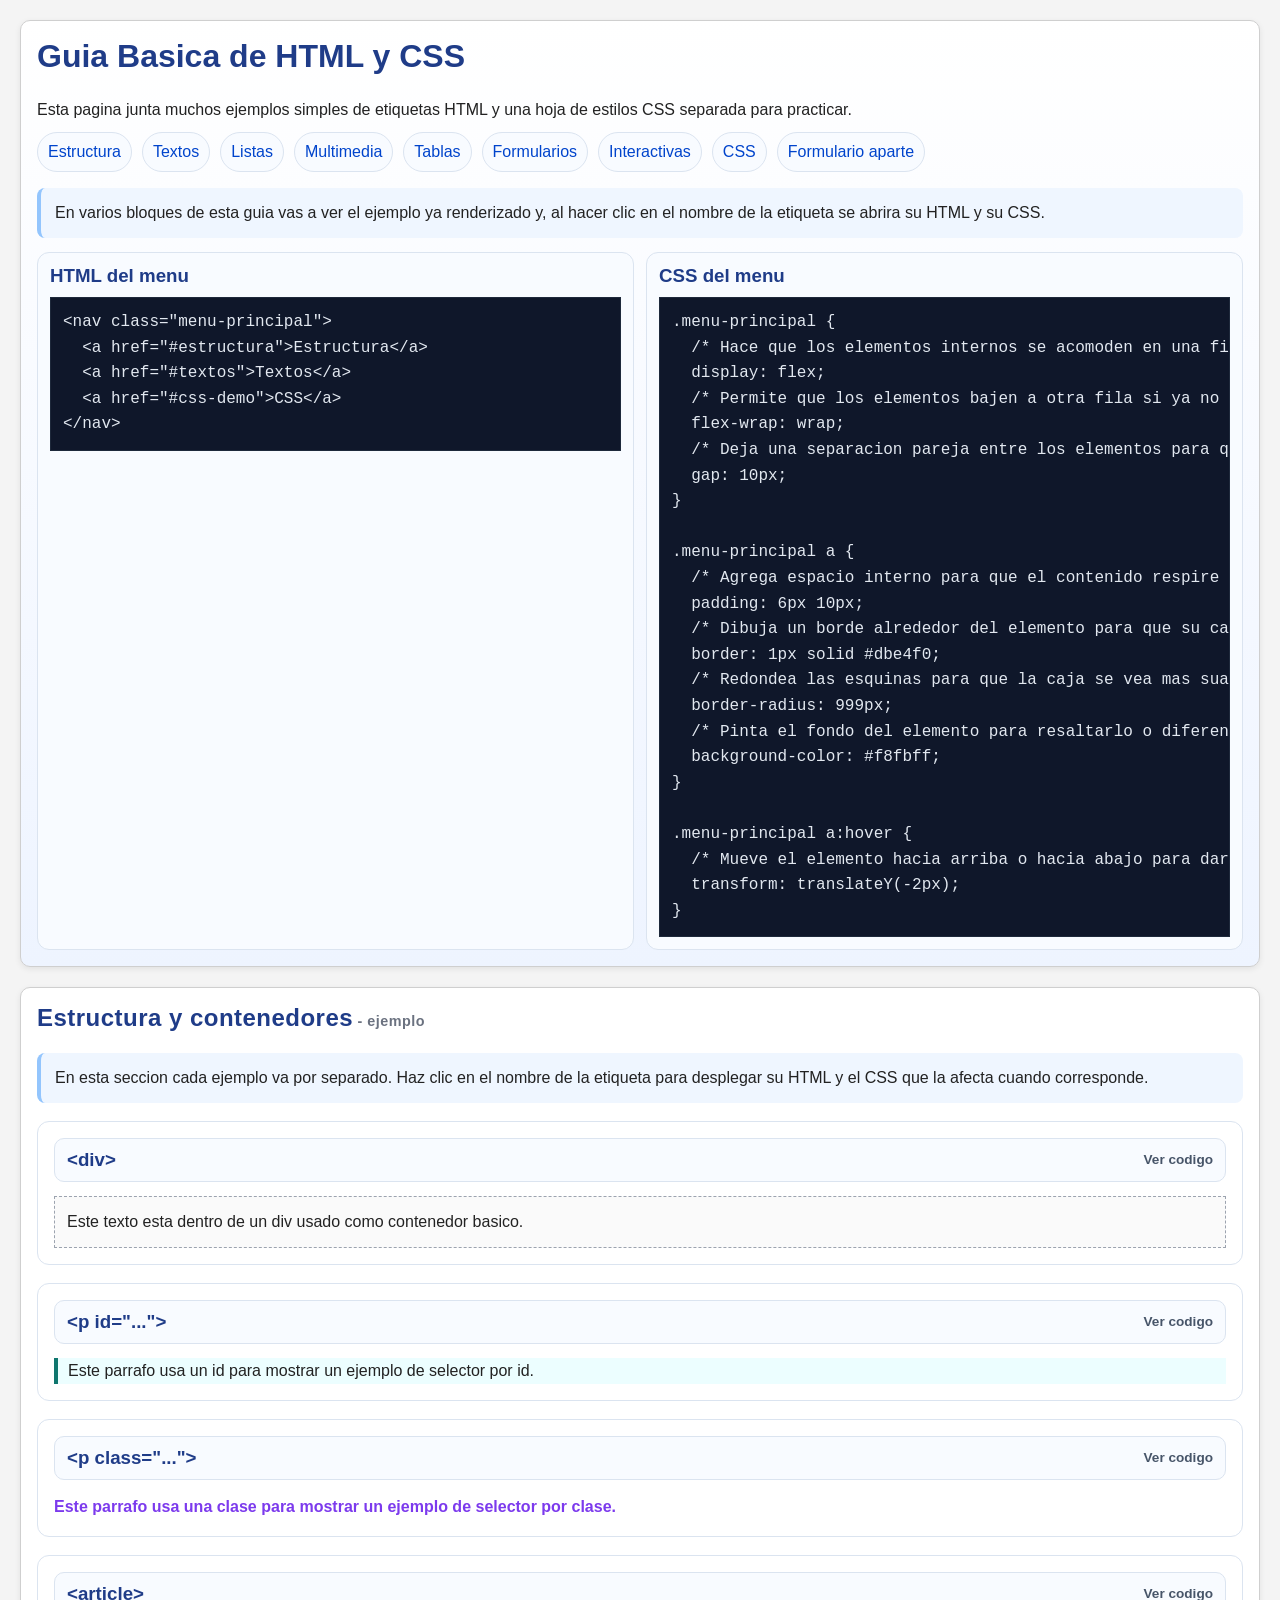
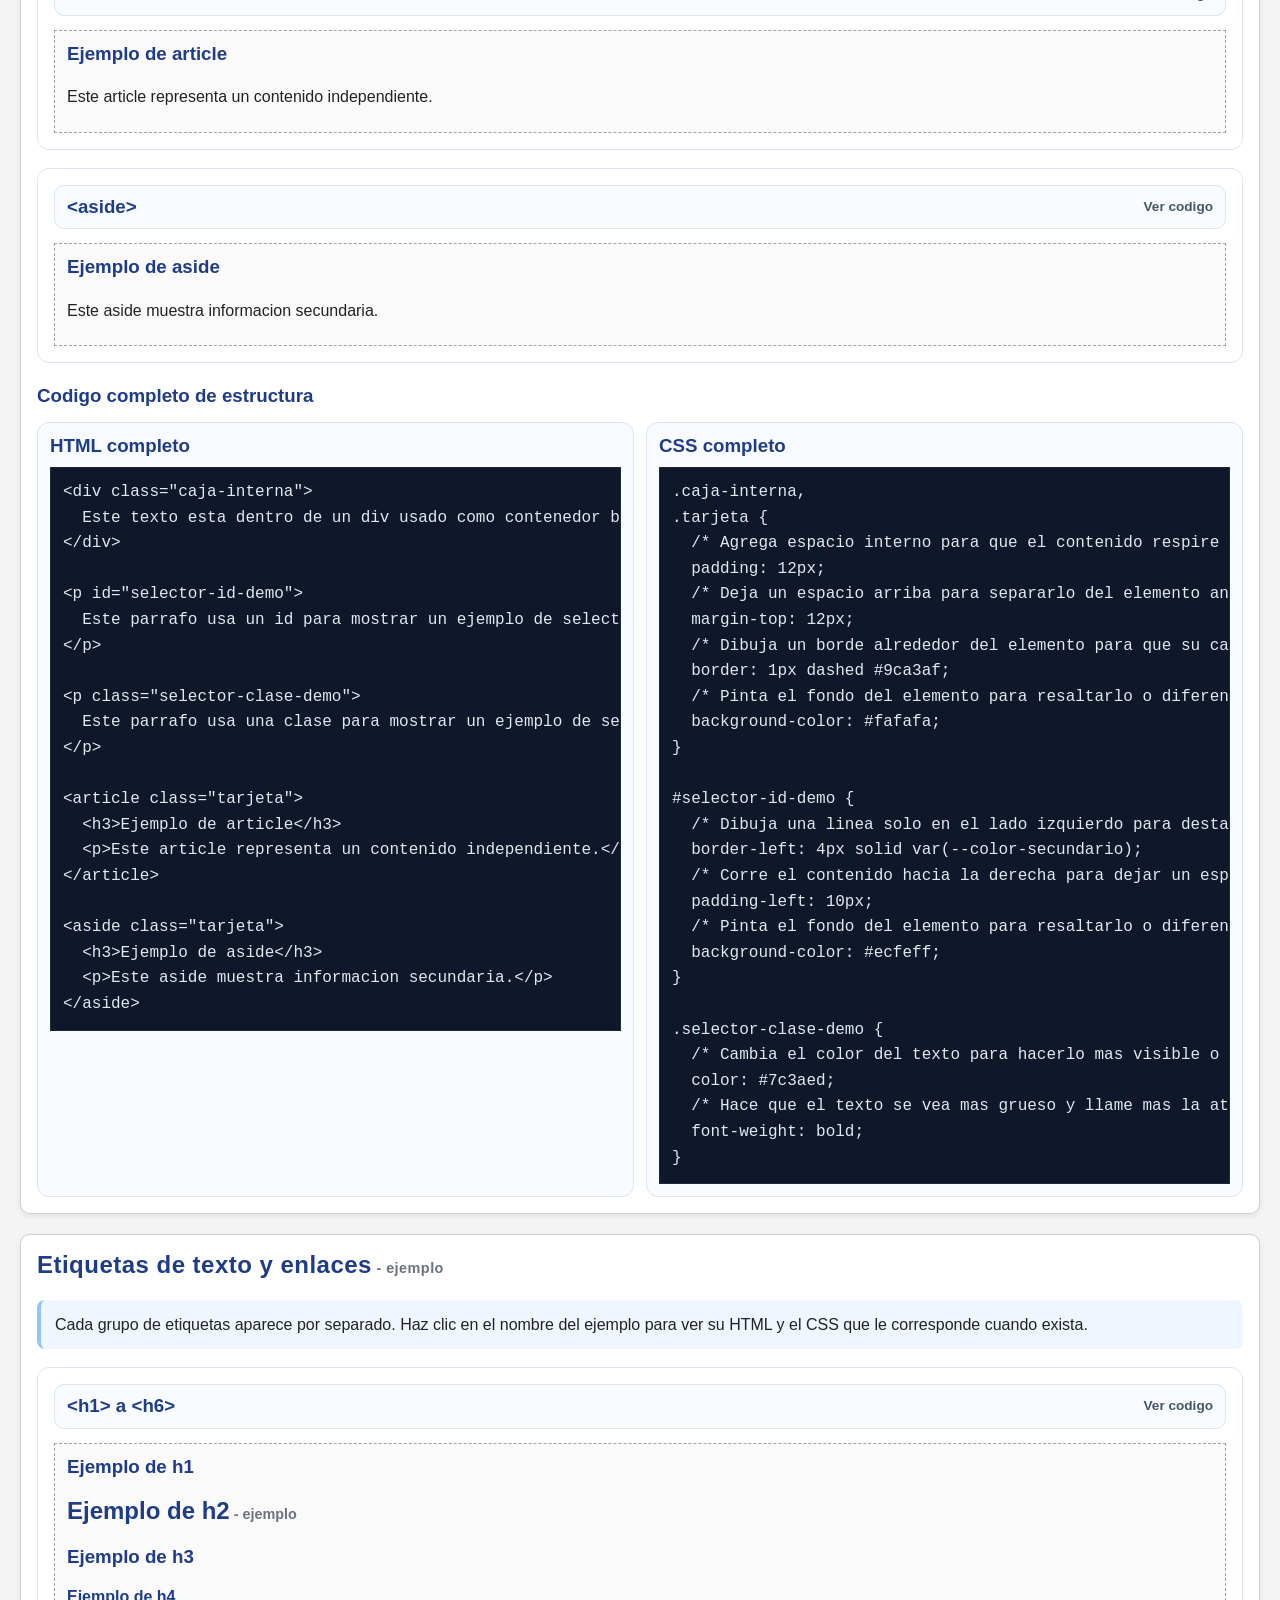
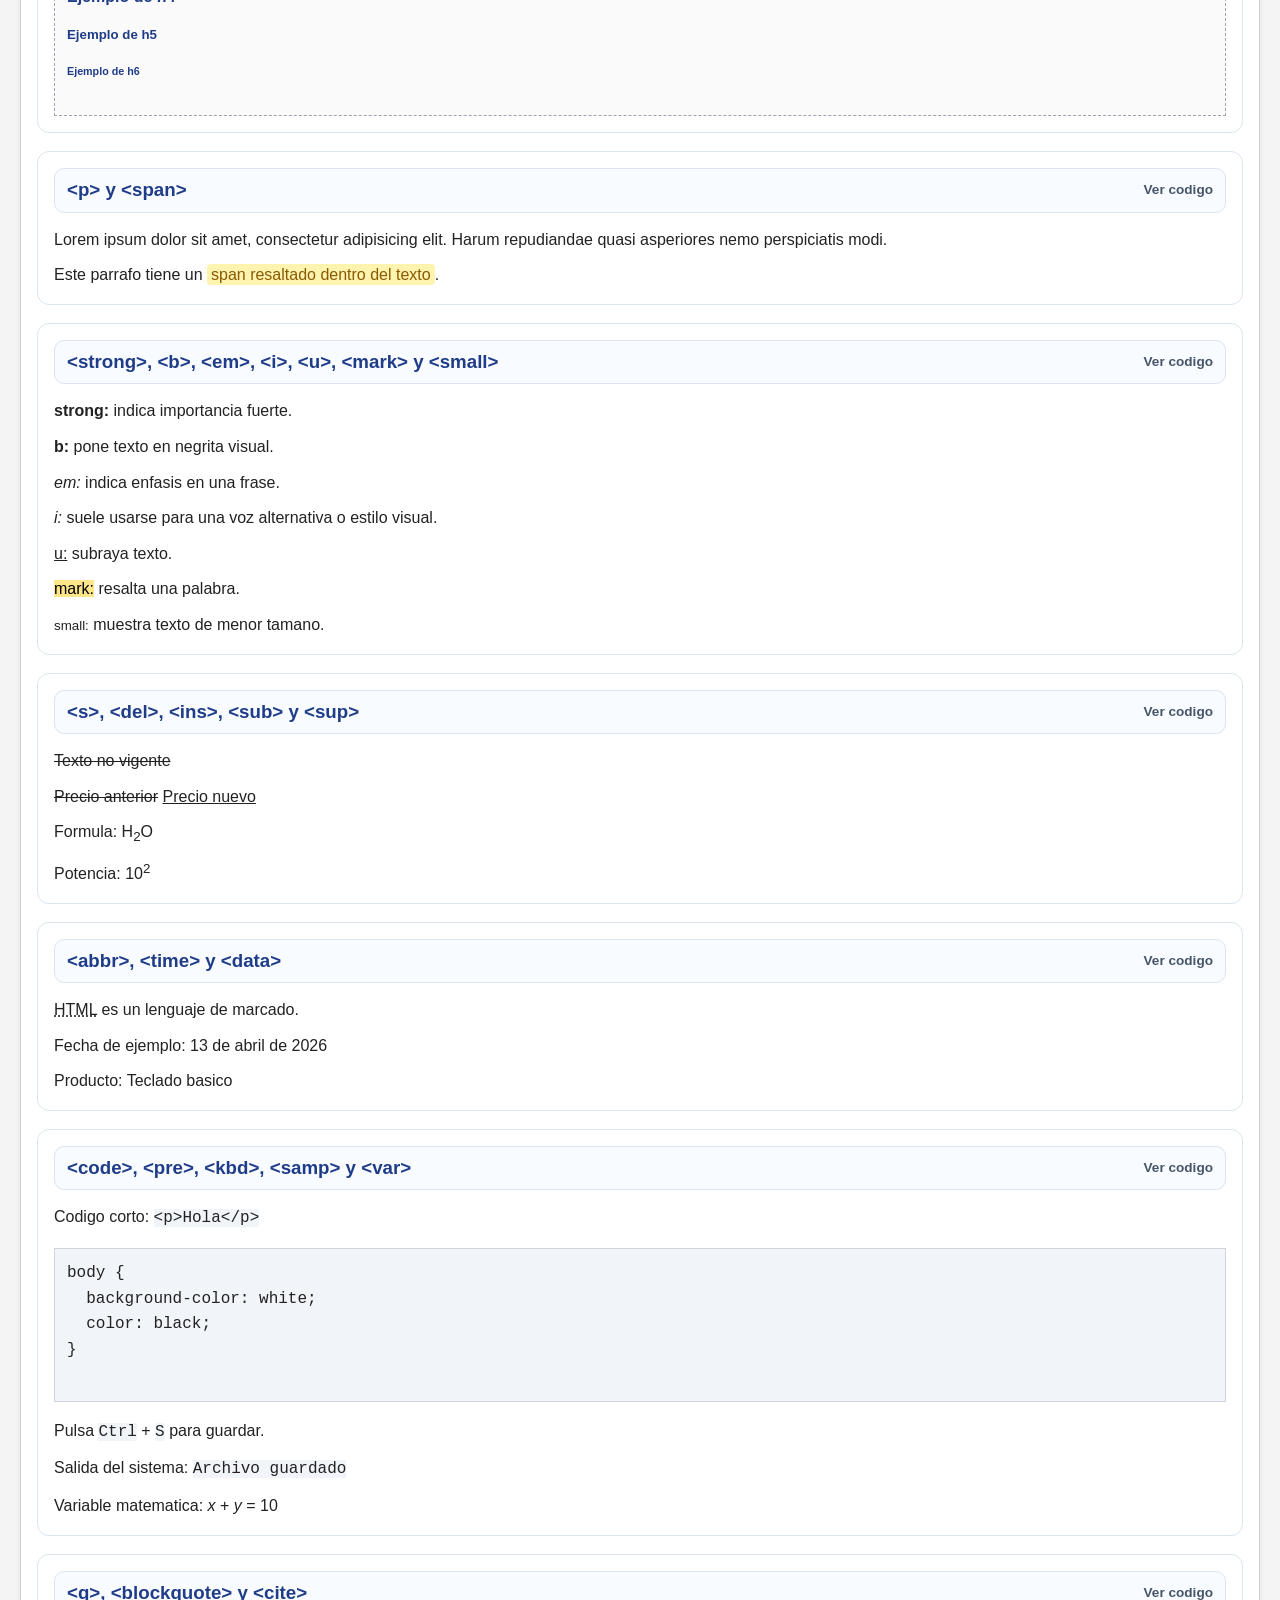
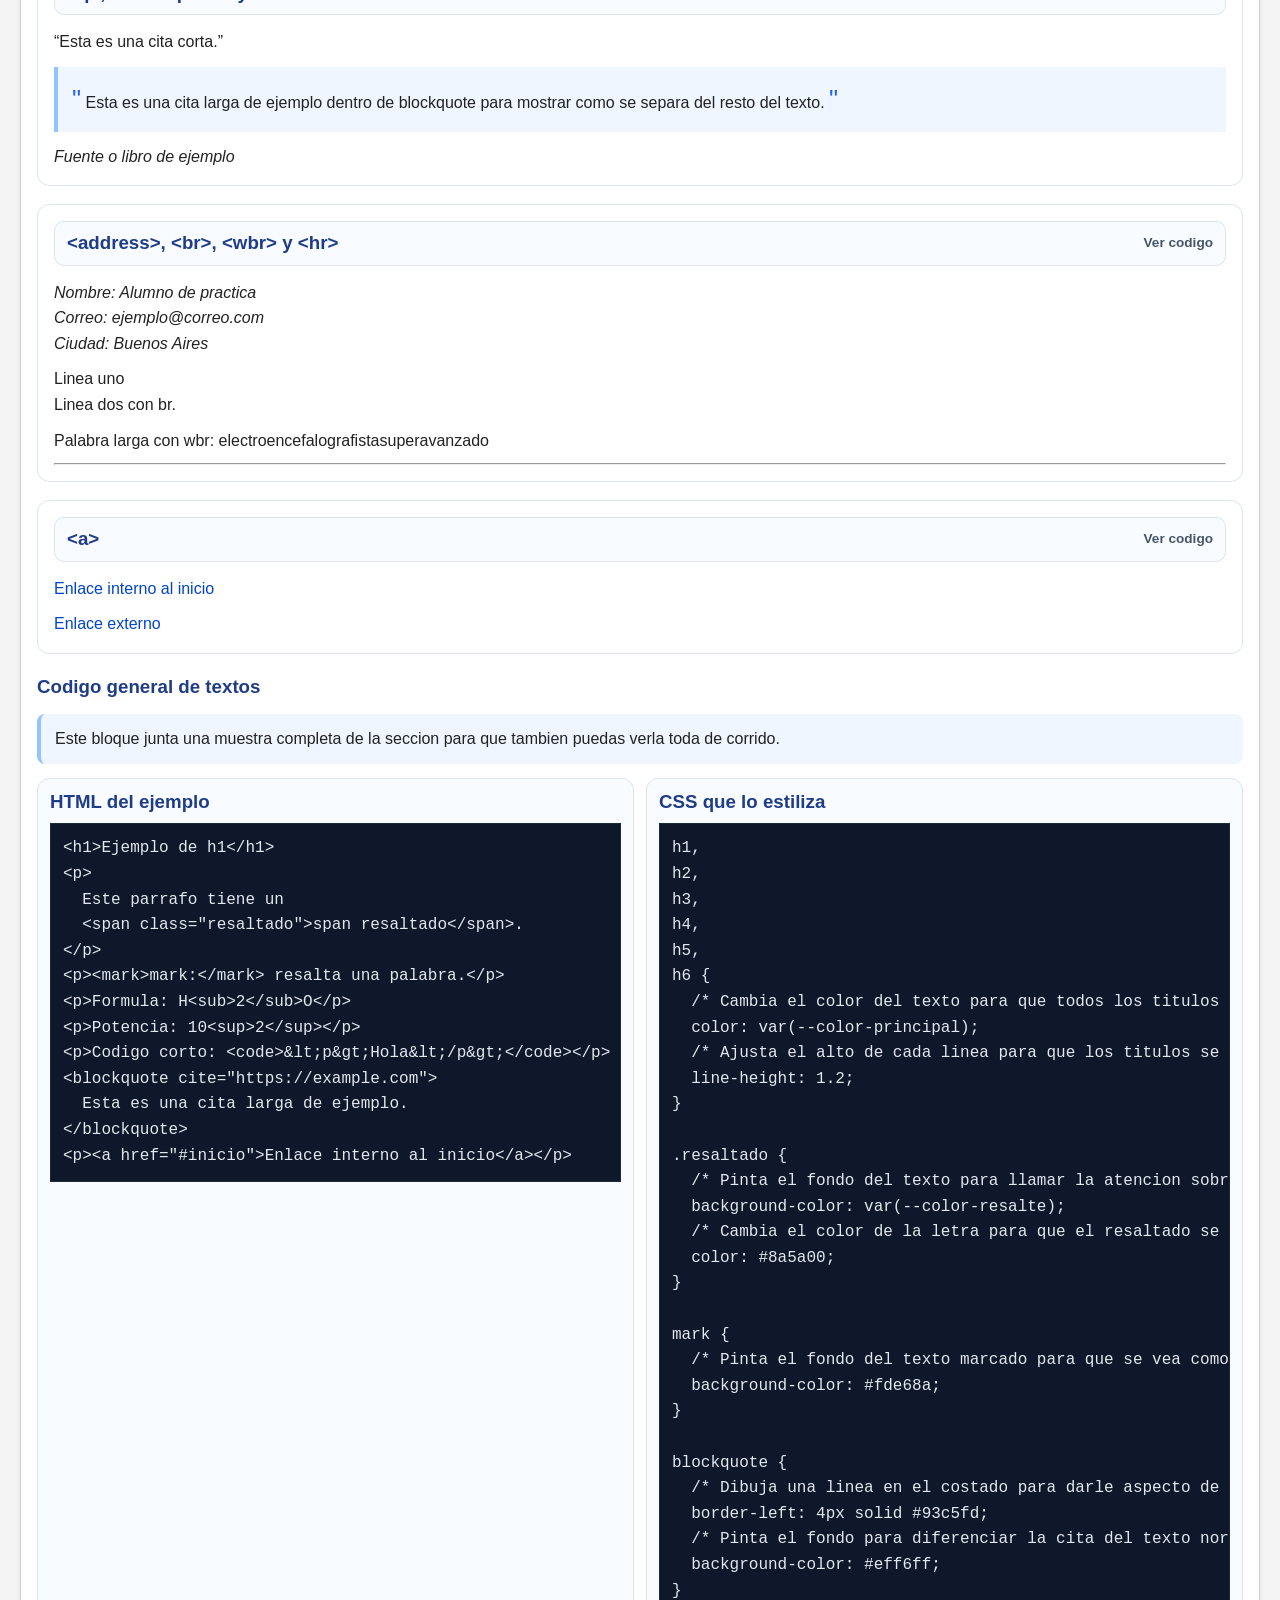
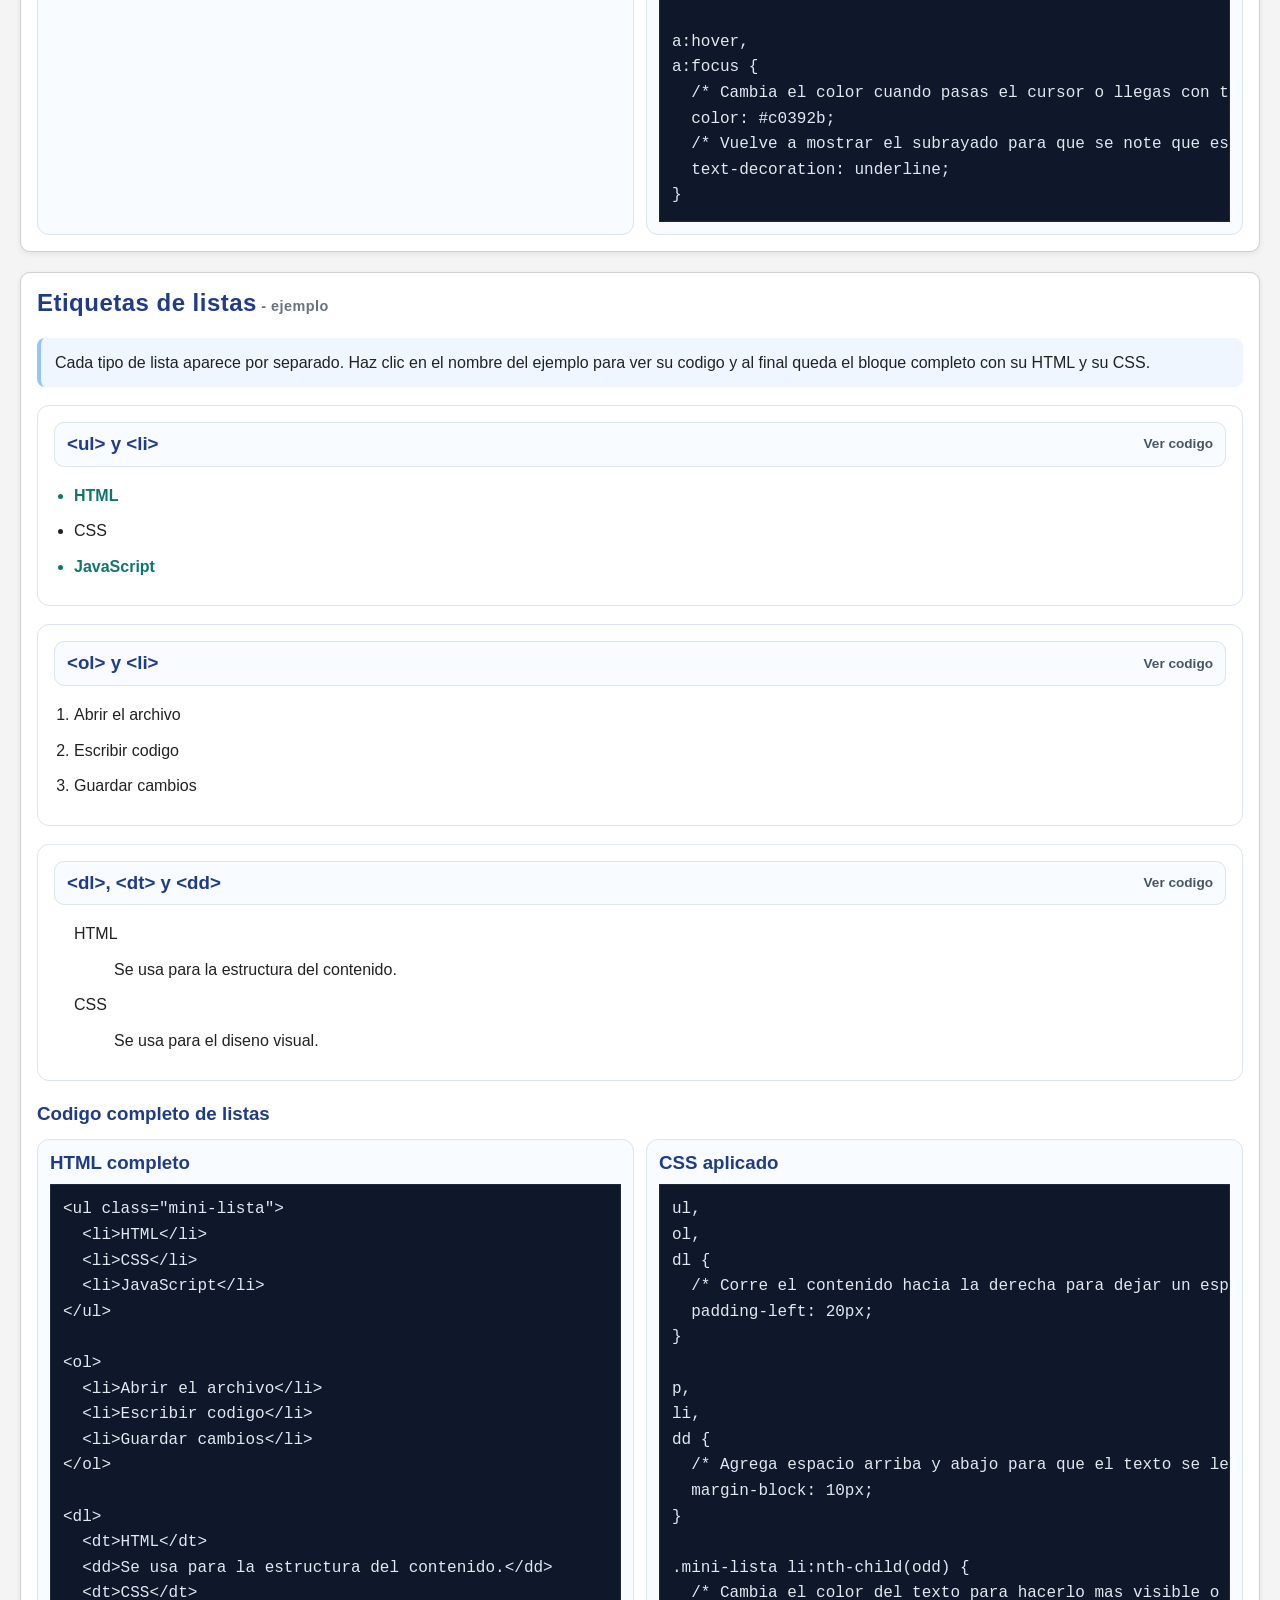
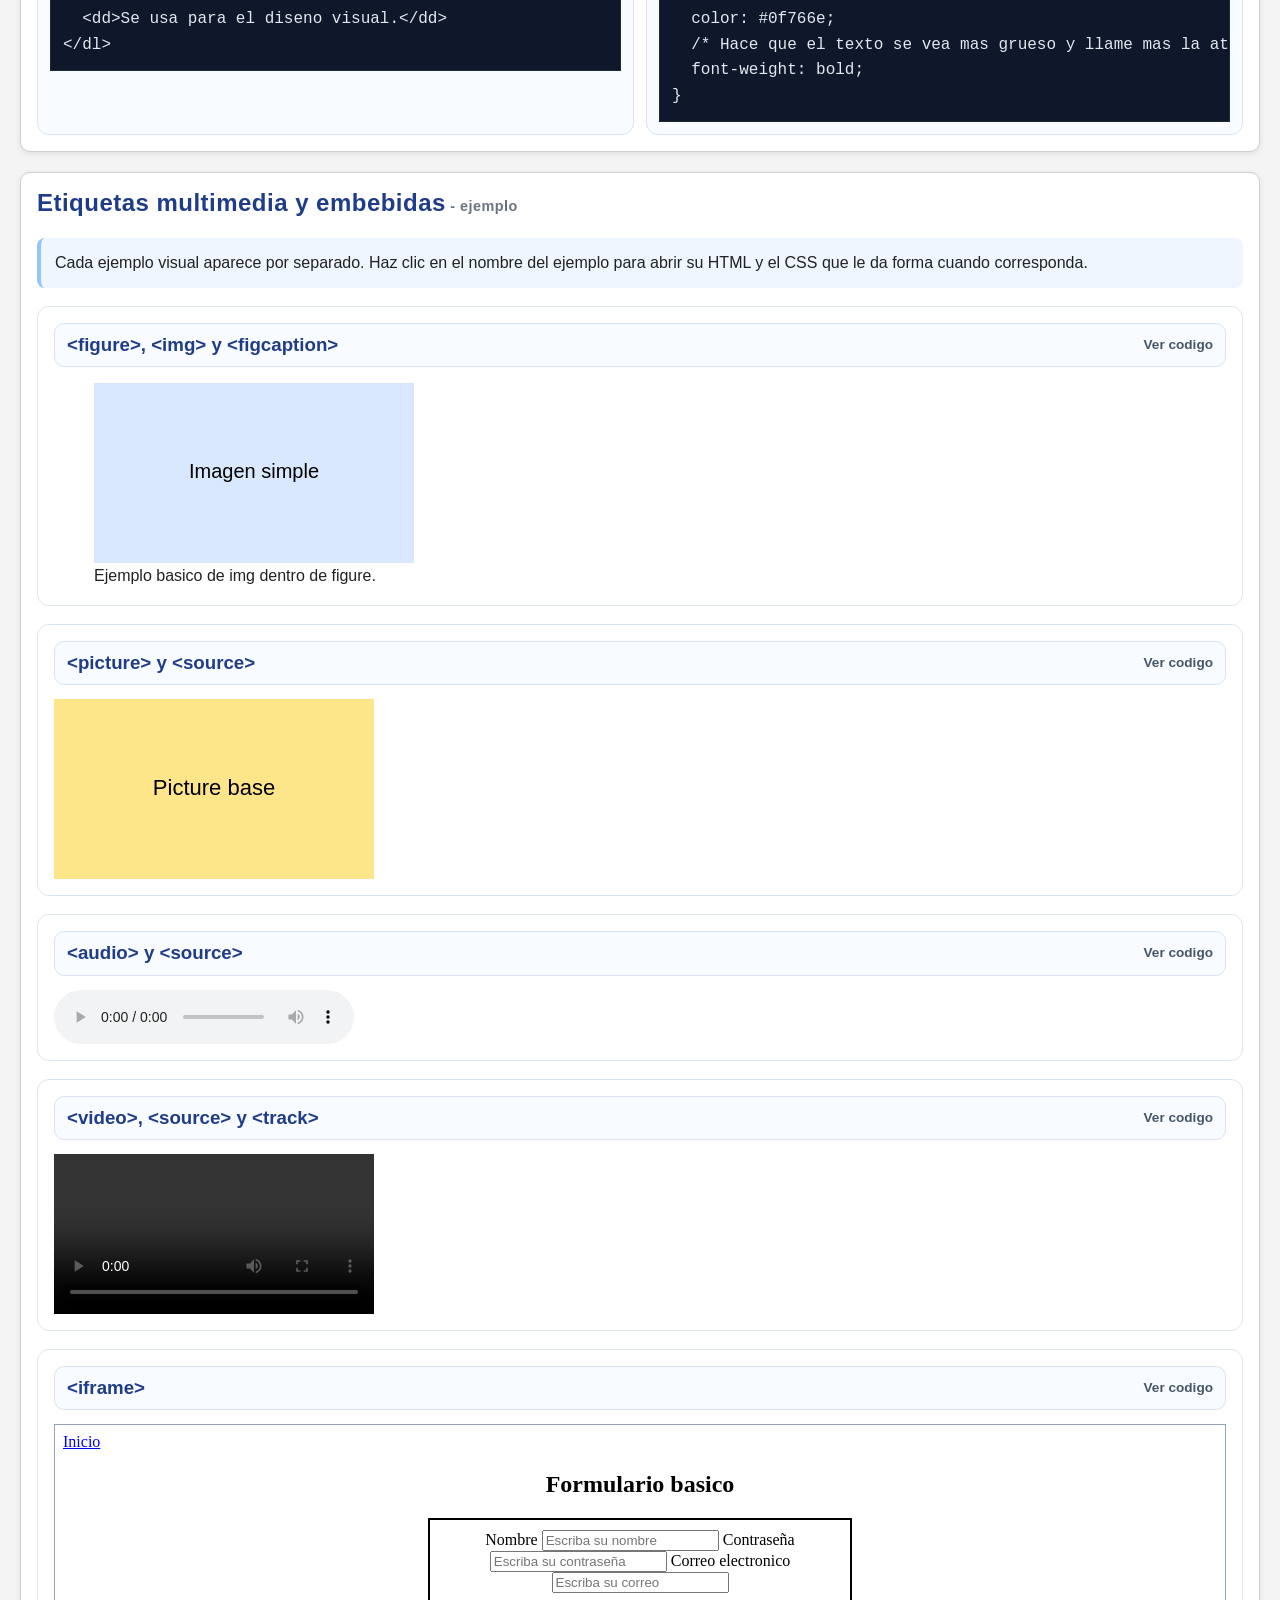
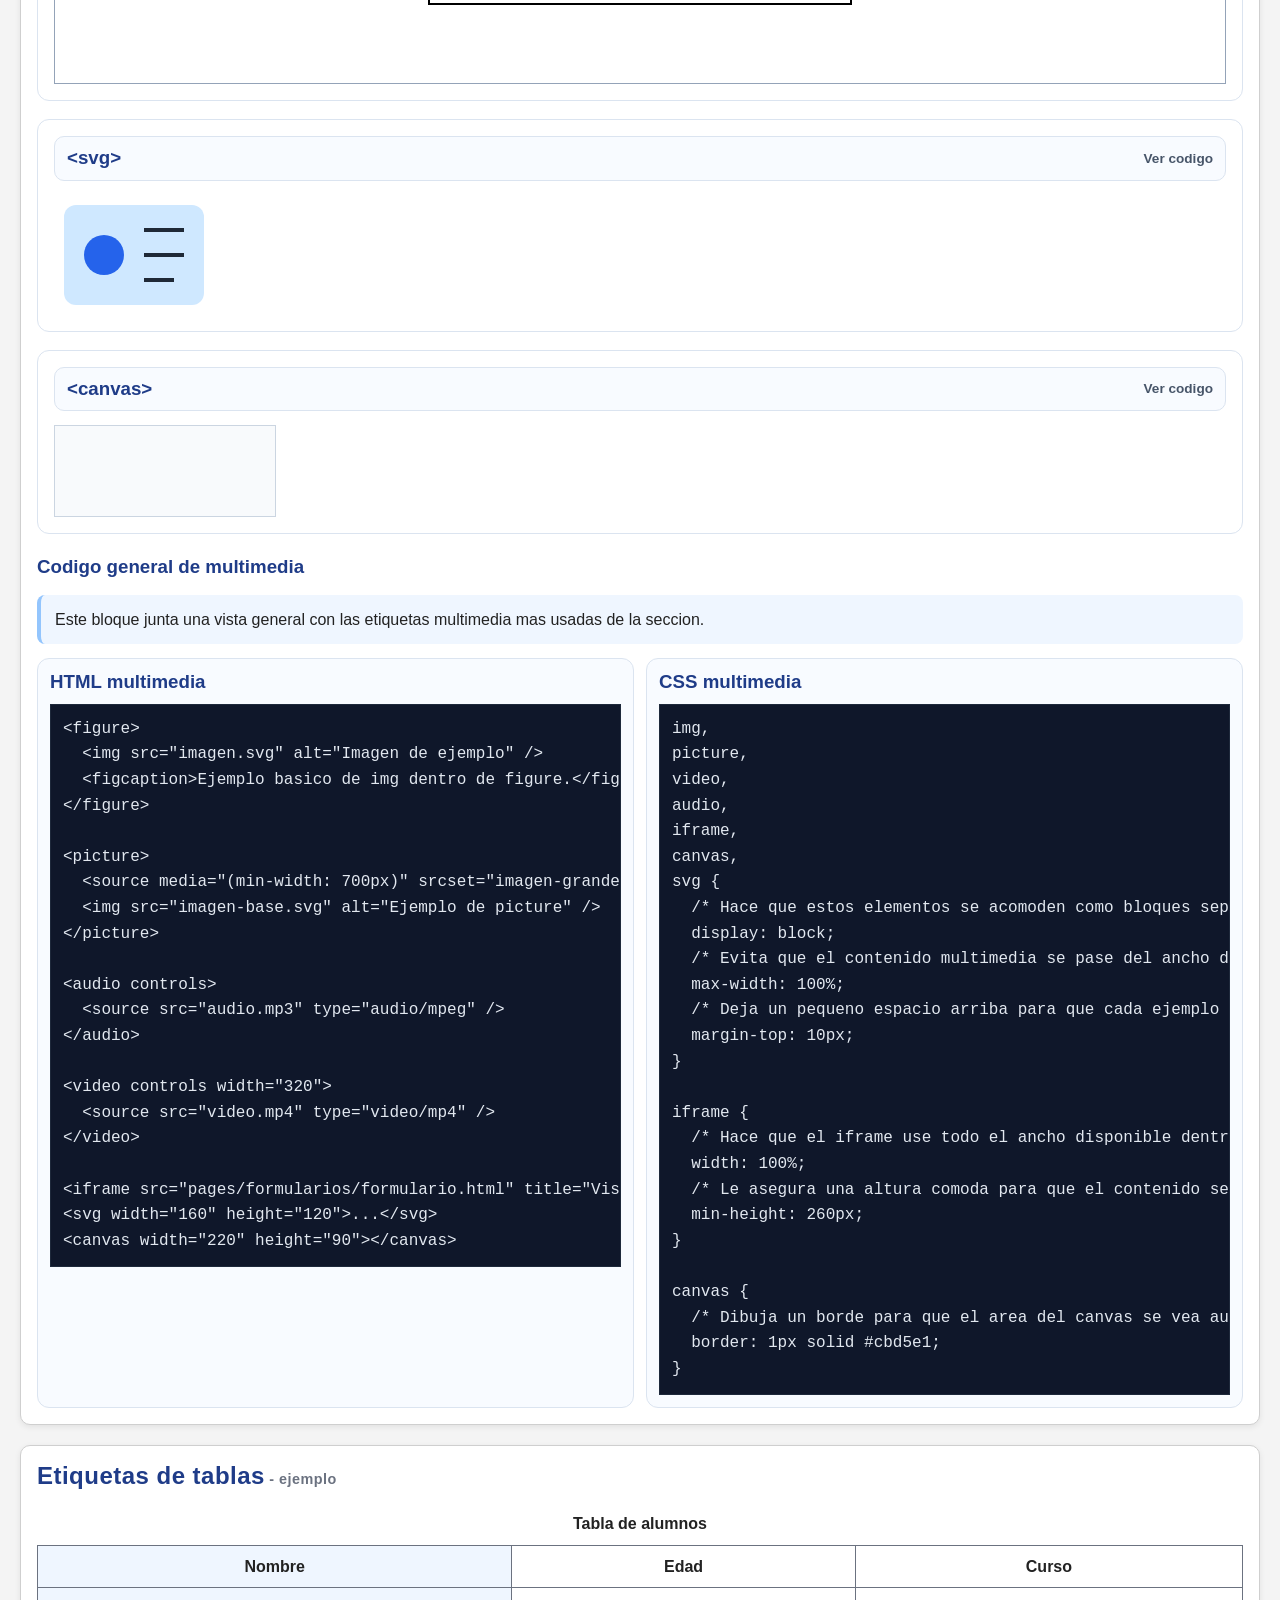
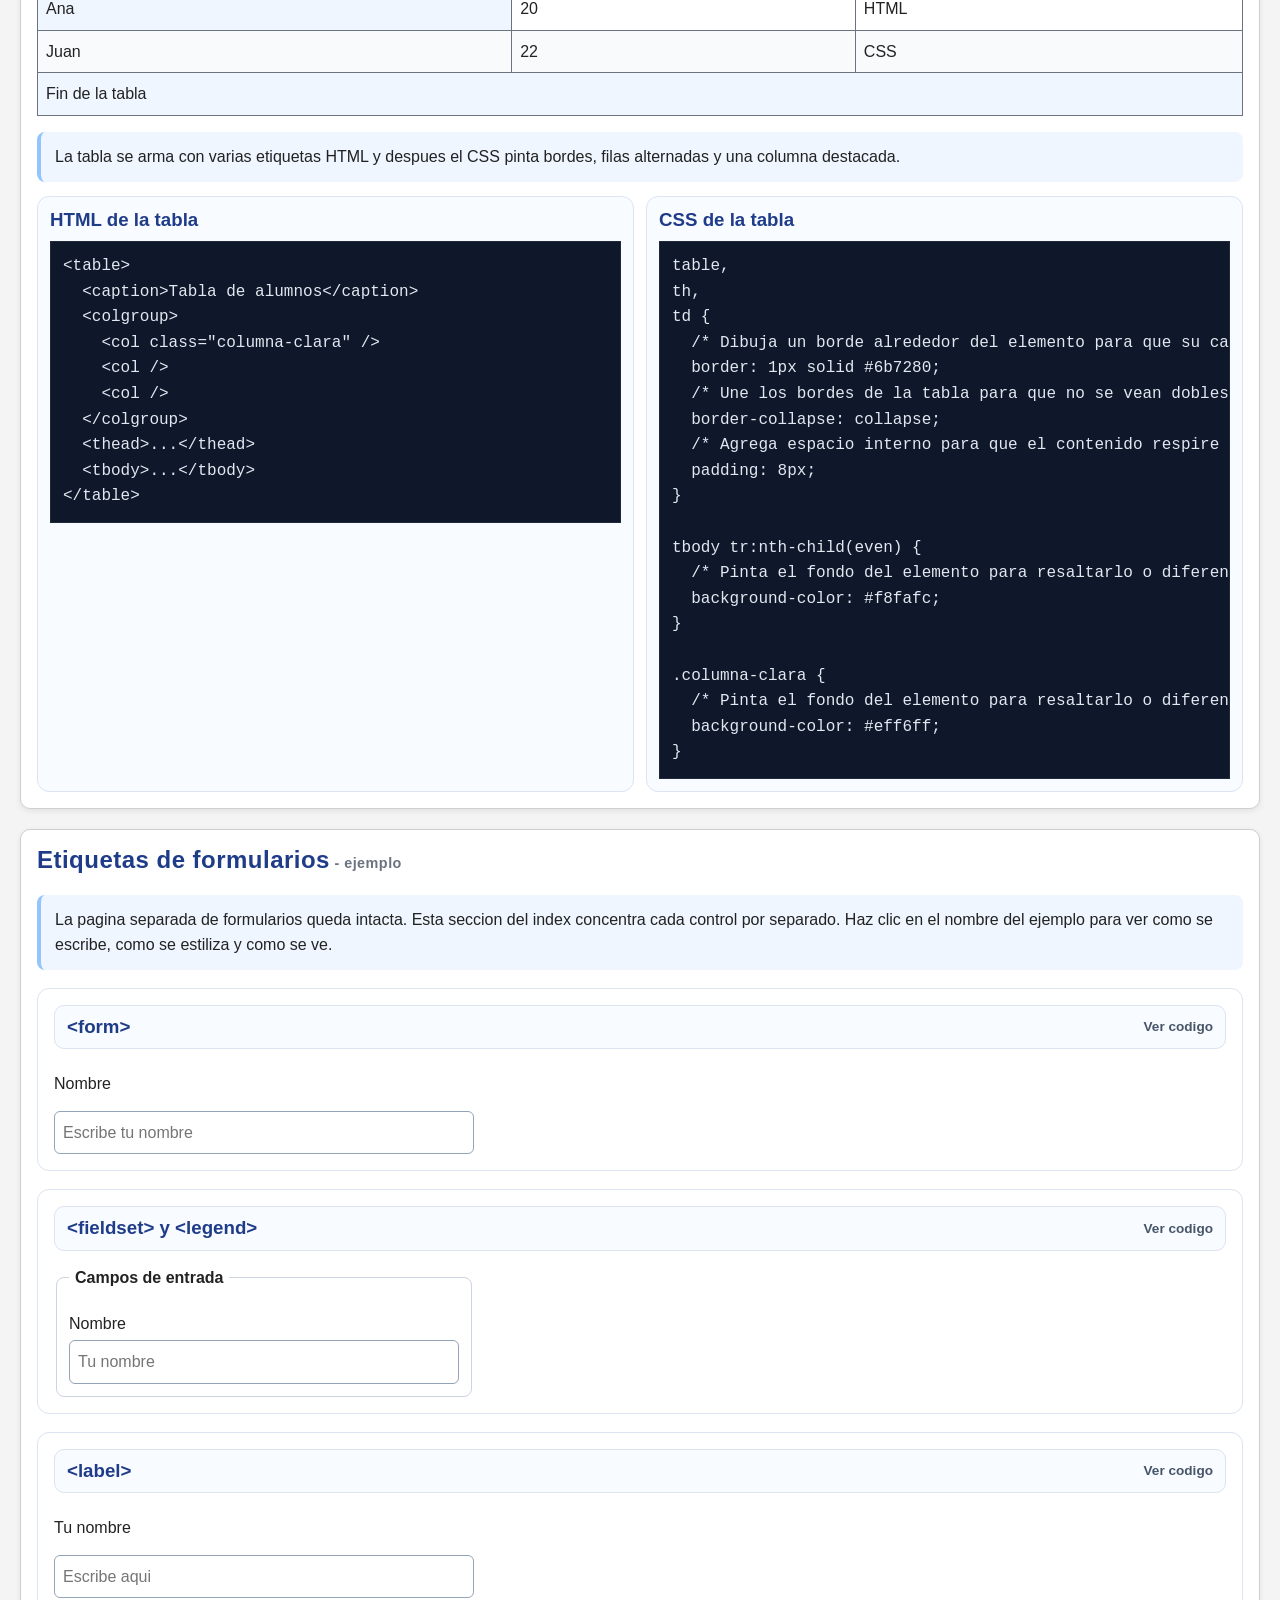
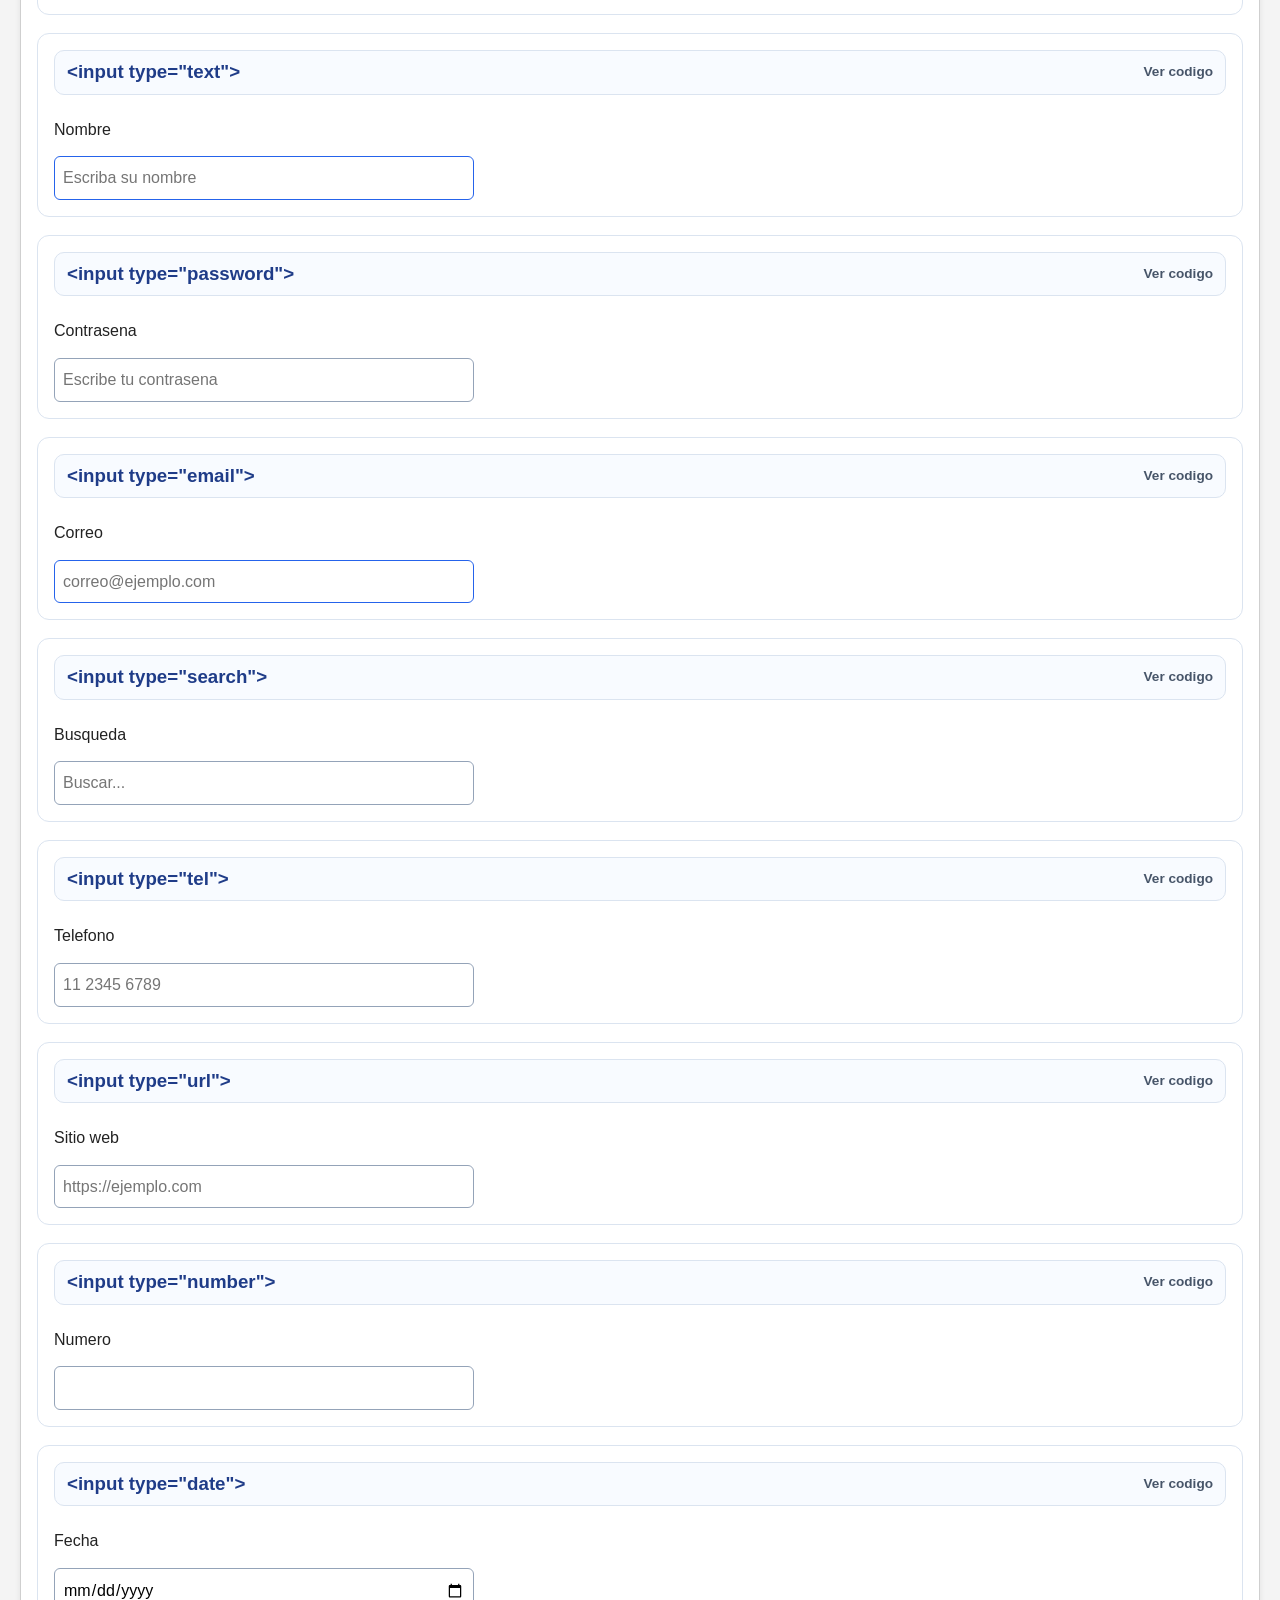
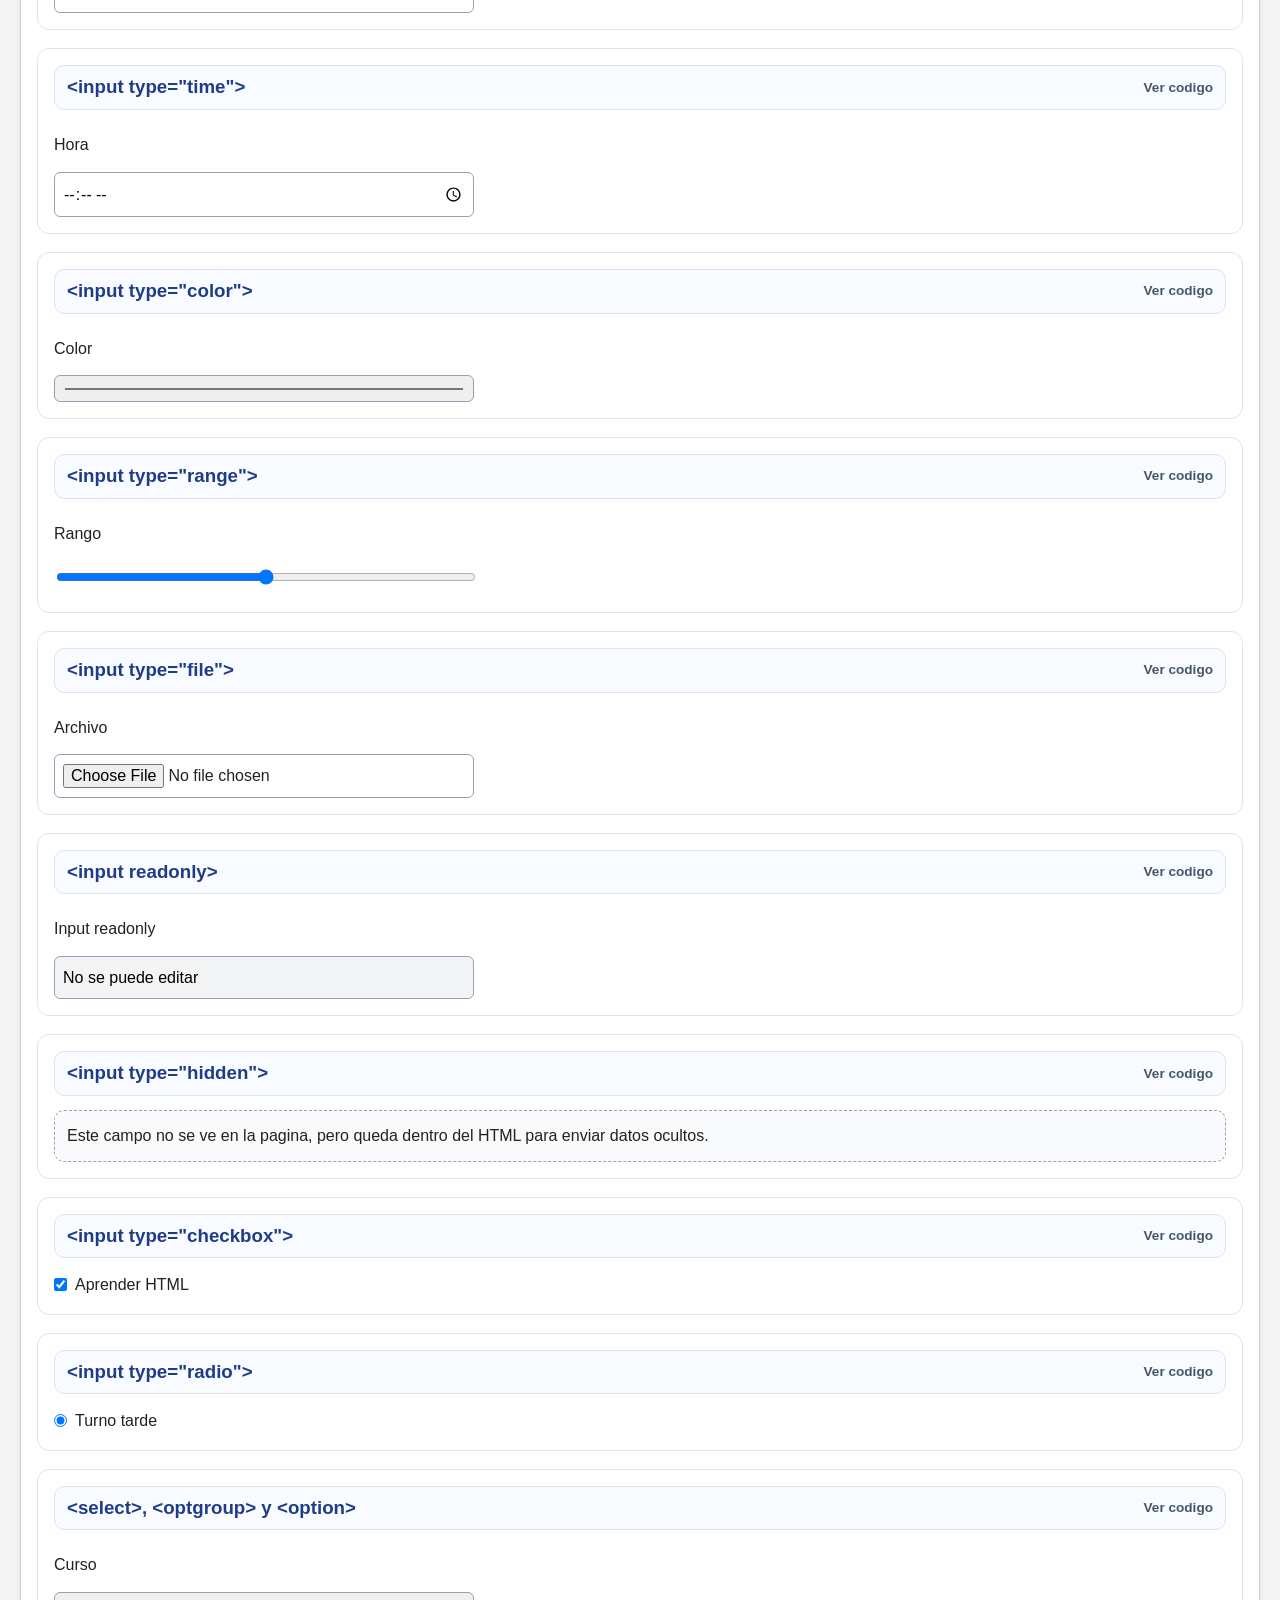
==== commit de7e1522: "Add individual code examples to remaining guide sections" ====
--- a/index.html
+++ b/index.html
@@ -1,4 +1,4 @@
-<!doctype html>
+﻿<!doctype html>
 <html lang="es">
   <head>
     <!--
@@ -20,14 +20,14 @@
     <!--
       <meta name="viewport">
       Que es: configura la vista en dispositivos moviles.
-      Como funciona: adapta el ancho al tamaño del dispositivo.
+      Como funciona: adapta el ancho al tamaÃ±o del dispositivo.
       Para que sirve: mejorar la visualizacion responsive.
       Ejemplo real: hace que una pagina de un kiosco o una peluqueria se vea bien en celular.
     -->
     <title>Guia Basica de HTML y CSS</title>
     <!--
       <title>
-      Que es: el titulo de la pestaña del navegador.
+      Que es: el titulo de la pestaÃ±a del navegador.
       Como funciona: muestra texto arriba del navegador.
       Para que sirve: identificar la pagina.
       Ejemplo real: podria decir "Tienda de Ropa", "Menu de Cafeteria" o "Portfolio de Juan".
@@ -108,19 +108,27 @@
         <div class="codigo-caja">
           <h3>CSS del menu</h3>
           <pre><code>.menu-principal {
+  /* Hace que los elementos internos se acomoden en una fila flexible y ordenada. */
   display: flex;
+  /* Permite que los elementos bajen a otra fila si ya no entra todo en el ancho disponible. */
   flex-wrap: wrap;
+  /* Deja una separacion pareja entre los elementos para que no queden pegados. */
   gap: 10px;
 }
 
 .menu-principal a {
+  /* Agrega espacio interno para que el contenido respire y no quede pegado al borde. */
   padding: 6px 10px;
+  /* Dibuja un borde alrededor del elemento para que su caja se vea claramente. */
   border: 1px solid #dbe4f0;
+  /* Redondea las esquinas para que la caja se vea mas suave y amigable. */
   border-radius: 999px;
+  /* Pinta el fondo del elemento para resaltarlo o diferenciarlo del resto. */
   background-color: #f8fbff;
 }
 
 .menu-principal a:hover {
+  /* Mueve el elemento hacia arriba o hacia abajo para dar sensacion de movimiento. */
   transform: translateY(-2px);
 }</code></pre>
         </div>
@@ -157,9 +165,13 @@
 &lt;/div&gt;</code></pre>
             <h4>CSS</h4>
             <pre><code>.caja-interna {
+  /* Agrega espacio interno para que el contenido respire y no quede pegado al borde. */
   padding: 12px;
+  /* Deja un espacio arriba para separarlo del elemento anterior. */
   margin-top: 12px;
+  /* Dibuja un borde alrededor del elemento para que su caja se vea claramente. */
   border: 1px dashed #9ca3af;
+  /* Pinta el fondo del elemento para resaltarlo o diferenciarlo del resto. */
   background-color: #fafafa;
 }</code></pre>
           </div>
@@ -180,8 +192,11 @@
 &lt;/p&gt;</code></pre>
             <h4>CSS</h4>
             <pre><code>#selector-id-demo {
+  /* Dibuja una linea solo en el lado izquierdo para destacarlo visualmente. */
   border-left: 4px solid var(--color-secundario);
+  /* Corre el contenido hacia la derecha para dejar un espacio visual en el lado izquierdo. */
   padding-left: 10px;
+  /* Pinta el fondo del elemento para resaltarlo o diferenciarlo del resto. */
   background-color: #ecfeff;
 }</code></pre>
           </div>
@@ -202,7 +217,9 @@
 &lt;/p&gt;</code></pre>
             <h4>CSS</h4>
             <pre><code>.selector-clase-demo {
+  /* Cambia el color del texto para hacerlo mas visible o darle otra jerarquia. */
   color: #7c3aed;
+  /* Hace que el texto se vea mas grueso y llame mas la atencion. */
   font-weight: bold;
 }</code></pre>
           </div>
@@ -224,9 +241,13 @@
 &lt;/article&gt;</code></pre>
             <h4>CSS</h4>
             <pre><code>.tarjeta {
+  /* Agrega espacio interno para que el contenido respire y no quede pegado al borde. */
   padding: 12px;
+  /* Deja un espacio arriba para separarlo del elemento anterior. */
   margin-top: 12px;
+  /* Dibuja un borde alrededor del elemento para que su caja se vea claramente. */
   border: 1px dashed #9ca3af;
+  /* Pinta el fondo del elemento para resaltarlo o diferenciarlo del resto. */
   background-color: #fafafa;
 }</code></pre>
           </div>
@@ -248,9 +269,13 @@
 &lt;/aside&gt;</code></pre>
             <h4>CSS</h4>
             <pre><code>.tarjeta {
+  /* Agrega espacio interno para que el contenido respire y no quede pegado al borde. */
   padding: 12px;
+  /* Deja un espacio arriba para separarlo del elemento anterior. */
   margin-top: 12px;
+  /* Dibuja un borde alrededor del elemento para que su caja se vea claramente. */
   border: 1px dashed #9ca3af;
+  /* Pinta el fondo del elemento para resaltarlo o diferenciarlo del resto. */
   background-color: #fafafa;
 }</code></pre>
           </div>
@@ -287,20 +312,29 @@
               <h3>CSS completo</h3>
               <pre><code>.caja-interna,
 .tarjeta {
+  /* Agrega espacio interno para que el contenido respire y no quede pegado al borde. */
   padding: 12px;
+  /* Deja un espacio arriba para separarlo del elemento anterior. */
   margin-top: 12px;
+  /* Dibuja un borde alrededor del elemento para que su caja se vea claramente. */
   border: 1px dashed #9ca3af;
+  /* Pinta el fondo del elemento para resaltarlo o diferenciarlo del resto. */
   background-color: #fafafa;
 }
 
 #selector-id-demo {
+  /* Dibuja una linea solo en el lado izquierdo para destacarlo visualmente. */
   border-left: 4px solid var(--color-secundario);
+  /* Corre el contenido hacia la derecha para dejar un espacio visual en el lado izquierdo. */
   padding-left: 10px;
+  /* Pinta el fondo del elemento para resaltarlo o diferenciarlo del resto. */
   background-color: #ecfeff;
 }
 
 .selector-clase-demo {
+  /* Cambia el color del texto para hacerlo mas visible o darle otra jerarquia. */
   color: #7c3aed;
+  /* Hace que el texto se vea mas grueso y llame mas la atencion. */
   font-weight: bold;
 }</code></pre>
             </div>
@@ -310,199 +344,375 @@
 
       <section class="bloque" id="textos">
         <h2>Etiquetas de texto y enlaces</h2>
-
-        <!--
-          <h1> a <h6>
-          Que son: encabezados o titulos.
-          Como funcionan: h1 es el mas importante y h6 el menos importante.
-          Para que sirven: crear jerarquia visual y semantica.
-          Ejemplo real: h1 puede ser "Tienda de Ropa", h2 "Ofertas" y h3 "Camperas".
-        -->
-        <h3>Ejemplo de h3</h3>
-        <h4>Ejemplo de h4</h4>
-        <h5>Ejemplo de h5</h5>
-        <h6>Ejemplo de h6</h6>
-
-        <!--
-          <p>
-          Que es: un parrafo.
-          Como funciona: agrupa texto en bloques.
-          Para que sirve: escribir contenido normal.
-          Ejemplo real: lo usarias para contar la historia de un negocio o describir un producto.
-        -->
-        <p>
-          Lorem ipsum dolor sit amet, consectetur adipisicing elit. Harum
-          repudiandae quasi asperiores nemo perspiciatis modi.
+        <p class="nota-ejemplo">
+          Cada grupo de etiquetas aparece por separado. Haz clic en el nombre
+          del ejemplo para ver su HTML y el CSS que le corresponde cuando
+          exista.
         </p>
 
-        <!--
-          <span>
-          Que es: una etiqueta en linea.
-          Como funciona: no rompe la linea del texto.
-          Para que sirve: destacar una parte pequeña del contenido.
-          Ejemplo real: sirve para colorear solo la palabra "oferta" dentro de una frase.
-        -->
-        <p>
-          Este parrafo tiene un
-          <span class="resaltado">span resaltado dentro del texto</span>.
-        </p>
-
-        <!--
-          <strong>, <b>, <em>, <i>, <u>, <mark>, <small>
-          Que son: etiquetas de texto en linea.
-          Como funcionan: modifican significado o aspecto visual.
-          Para que sirven: enfatizar, resaltar o diferenciar texto.
-          Ejemplo real: podrias poner en strong "Envio gratis", en mark "20% OFF" y en small una aclaracion legal.
-        -->
-        <p><strong>strong:</strong> indica importancia fuerte.</p>
-        <p><b>b:</b> pone texto en negrita visual.</p>
-        <p><em>em:</em> indica enfasis en una frase.</p>
-        <p><i>i:</i> suele usarse para una voz alternativa o estilo visual.</p>
-        <p><u>u:</u> subraya texto.</p>
-        <p><mark>mark:</mark> resalta una palabra.</p>
-        <p><small>small:</small> muestra texto de menor tamaño.</p>
-
-        <!--
-          <s>, <del>, <ins>, <sub>, <sup>
-          Que son: etiquetas para cambios o posicion especial del texto.
-          Como funcionan: tachan, insertan o colocan texto arriba o abajo.
-          Para que sirven: correcciones, formulas y comparaciones.
-          Ejemplo real: del sirve para un precio viejo, ins para el nuevo, sub para H2O y sup para m2.
-        -->
-        <p><s>Texto no vigente</s></p>
-        <p><del>Precio anterior</del> <ins>Precio nuevo</ins></p>
-        <p>Formula: H<sub>2</sub>O</p>
-        <p>Potencia: 10<sup>2</sup></p>
-
-        <!--
-          <abbr>, <time>, <data>
-          Que son: etiquetas para datos concretos.
-          Como funcionan: agregan significado extra a palabras o valores.
-          Para que sirven: fechas, abreviaturas y datos utiles.
-          Ejemplo real: abbr sirve para siglas como HTML, time para el horario del local y data para codigos de productos.
-        -->
-        <p>
-          <abbr title="HyperText Markup Language">HTML</abbr> es un lenguaje de
-          marcado.
-        </p>
-        <p>
-          Fecha de ejemplo:
-          <time datetime="2026-04-13">13 de abril de 2026</time>
-        </p>
-        <p>Producto: <data value="pc-01">Teclado basico</data></p>
-
-        <!--
-          <code>, <pre>, <kbd>, <samp>, <var>
-          Que son: etiquetas para codigo o texto tecnico.
-          Como funcionan: representan codigo, teclas, salida del sistema y variables.
-          Para que sirven: documentar ejemplos tecnicos.
-          Ejemplo real: sirven para explicar en una guia como guardar con Ctrl + S o mostrar un pedazo de codigo.
-        -->
-        <p>Codigo corto: <code>&lt;p&gt;Hola&lt;/p&gt;</code></p>
-        <pre>
+        <article class="ejemplo-individual">
+          <div class="ejemplo-vista">
+            <h3>&lt;h1&gt; a &lt;h6&gt;</h3>
+            <div class="caja-interna">
+              <h1>Ejemplo de h1</h1>
+              <h2>Ejemplo de h2</h2>
+              <h3>Ejemplo de h3</h3>
+              <h4>Ejemplo de h4</h4>
+              <h5>Ejemplo de h5</h5>
+              <h6>Ejemplo de h6</h6>
+            </div>
+          </div>
+          <div class="codigo-lateral">
+            <h4>HTML</h4>
+            <pre><code>&lt;h1&gt;Ejemplo de h1&lt;/h1&gt;
+&lt;h2&gt;Ejemplo de h2&lt;/h2&gt;
+&lt;h3&gt;Ejemplo de h3&lt;/h3&gt;
+&lt;h4&gt;Ejemplo de h4&lt;/h4&gt;
+&lt;h5&gt;Ejemplo de h5&lt;/h5&gt;
+&lt;h6&gt;Ejemplo de h6&lt;/h6&gt;</code></pre>
+            <h4>CSS</h4>
+            <pre><code>h1,
+h2,
+h3,
+h4,
+h5,
+h6 {
+  /* Cambia el color del texto para que todos los titulos se vean dentro de la misma familia visual. */
+  color: var(--color-principal);
+  /* Ajusta el alto de cada linea para que los titulos se lean mejor. */
+  line-height: 1.2;
+}
+
+h2::after {
+  /* Agrega un texto decorativo sin tener que escribirlo dentro del HTML. */
+  content: " - ejemplo";
+}</code></pre>
+          </div>
+        </article>
+
+        <article class="ejemplo-individual">
+          <div class="ejemplo-vista">
+            <h3>&lt;p&gt; y &lt;span&gt;</h3>
+            <p>
+              Lorem ipsum dolor sit amet, consectetur adipisicing elit. Harum
+              repudiandae quasi asperiores nemo perspiciatis modi.
+            </p>
+            <p>
+              Este parrafo tiene un
+              <span class="resaltado">span resaltado dentro del texto</span>.
+            </p>
+          </div>
+          <div class="codigo-lateral">
+            <h4>HTML</h4>
+            <pre><code>&lt;p&gt;
+  Lorem ipsum dolor sit amet, consectetur adipisicing elit.
+&lt;/p&gt;
+
+&lt;p&gt;
+  Este parrafo tiene un
+  &lt;span class="resaltado"&gt;span resaltado dentro del texto&lt;/span&gt;.
+&lt;/p&gt;</code></pre>
+            <h4>CSS</h4>
+            <pre><code>p,
+li,
+dd {
+  /* Agrega espacio arriba y abajo para que el texto se lea con mas aire. */
+  margin-block: 10px;
+}
+
+.resaltado {
+  /* Pinta el fondo del texto para llamar la atencion sobre una parte puntual. */
+  background-color: var(--color-resalte);
+  /* Cambia el color de la letra para que el resaltado se note mas. */
+  color: #8a5a00;
+  /* Agrega un pequeno relleno para que el resaltado no quede pegado al texto. */
+  padding: 2px 4px;
+}</code></pre>
+          </div>
+        </article>
+
+        <article class="ejemplo-individual">
+          <div class="ejemplo-vista">
+            <h3>&lt;strong&gt;, &lt;b&gt;, &lt;em&gt;, &lt;i&gt;, &lt;u&gt;, &lt;mark&gt; y &lt;small&gt;</h3>
+            <p><strong>strong:</strong> indica importancia fuerte.</p>
+            <p><b>b:</b> pone texto en negrita visual.</p>
+            <p><em>em:</em> indica enfasis en una frase.</p>
+            <p><i>i:</i> suele usarse para una voz alternativa o estilo visual.</p>
+            <p><u>u:</u> subraya texto.</p>
+            <p><mark>mark:</mark> resalta una palabra.</p>
+            <p><small>small:</small> muestra texto de menor tamano.</p>
+          </div>
+          <div class="codigo-lateral">
+            <h4>HTML</h4>
+            <pre><code>&lt;p&gt;&lt;strong&gt;strong:&lt;/strong&gt; indica importancia fuerte.&lt;/p&gt;
+&lt;p&gt;&lt;b&gt;b:&lt;/b&gt; pone texto en negrita visual.&lt;/p&gt;
+&lt;p&gt;&lt;em&gt;em:&lt;/em&gt; indica enfasis en una frase.&lt;/p&gt;
+&lt;p&gt;&lt;i&gt;i:&lt;/i&gt; suele usarse para una voz alternativa o estilo visual.&lt;/p&gt;
+&lt;p&gt;&lt;u&gt;u:&lt;/u&gt; subraya texto.&lt;/p&gt;
+&lt;p&gt;&lt;mark&gt;mark:&lt;/mark&gt; resalta una palabra.&lt;/p&gt;
+&lt;p&gt;&lt;small&gt;small:&lt;/small&gt; muestra texto de menor tamano.&lt;/p&gt;</code></pre>
+            <h4>CSS</h4>
+            <pre><code>mark {
+  /* Pinta el fondo del texto marcado para que se vea como un resaltador. */
+  background-color: #fde68a;
+}</code></pre>
+          </div>
+        </article>
+
+        <article class="ejemplo-individual">
+          <div class="ejemplo-vista">
+            <h3>&lt;s&gt;, &lt;del&gt;, &lt;ins&gt;, &lt;sub&gt; y &lt;sup&gt;</h3>
+            <p><s>Texto no vigente</s></p>
+            <p><del>Precio anterior</del> <ins>Precio nuevo</ins></p>
+            <p>Formula: H<sub>2</sub>O</p>
+            <p>Potencia: 10<sup>2</sup></p>
+          </div>
+          <div class="codigo-lateral">
+            <h4>HTML</h4>
+            <pre><code>&lt;p&gt;&lt;s&gt;Texto no vigente&lt;/s&gt;&lt;/p&gt;
+&lt;p&gt;&lt;del&gt;Precio anterior&lt;/del&gt; &lt;ins&gt;Precio nuevo&lt;/ins&gt;&lt;/p&gt;
+&lt;p&gt;Formula: H&lt;sub&gt;2&lt;/sub&gt;O&lt;/p&gt;
+&lt;p&gt;Potencia: 10&lt;sup&gt;2&lt;/sup&gt;&lt;/p&gt;</code></pre>
+          </div>
+        </article>
+
+        <article class="ejemplo-individual">
+          <div class="ejemplo-vista">
+            <h3>&lt;abbr&gt;, &lt;time&gt; y &lt;data&gt;</h3>
+            <p>
+              <abbr title="HyperText Markup Language">HTML</abbr> es un lenguaje
+              de marcado.
+            </p>
+            <p>
+              Fecha de ejemplo:
+              <time datetime="2026-04-13">13 de abril de 2026</time>
+            </p>
+            <p>Producto: <data value="pc-01">Teclado basico</data></p>
+          </div>
+          <div class="codigo-lateral">
+            <h4>HTML</h4>
+            <pre><code>&lt;p&gt;
+  &lt;abbr title="HyperText Markup Language"&gt;HTML&lt;/abbr&gt; es un lenguaje de marcado.
+&lt;/p&gt;
+&lt;p&gt;Fecha de ejemplo: &lt;time datetime="2026-04-13"&gt;13 de abril de 2026&lt;/time&gt;&lt;/p&gt;
+&lt;p&gt;Producto: &lt;data value="pc-01"&gt;Teclado basico&lt;/data&gt;&lt;/p&gt;</code></pre>
+          </div>
+        </article>
+
+        <article class="ejemplo-individual">
+          <div class="ejemplo-vista">
+            <h3>&lt;code&gt;, &lt;pre&gt;, &lt;kbd&gt;, &lt;samp&gt; y &lt;var&gt;</h3>
+            <p>Codigo corto: <code>&lt;p&gt;Hola&lt;/p&gt;</code></p>
+            <pre>
 body {
   background-color: white;
   color: black;
 }
-        </pre>
-        <p>Pulsa <kbd>Ctrl</kbd> + <kbd>S</kbd> para guardar.</p>
-        <p>Salida del sistema: <samp>Archivo guardado</samp></p>
-        <p>Variable matematica: <var>x</var> + <var>y</var> = 10</p>
-
-        <!--
-          <q>, <blockquote>, <cite>
-          Que son: etiquetas para citas.
-          Como funcionan: q sirve para citas cortas, blockquote para citas largas y cite para la fuente.
-          Para que sirven: referenciar frases o textos.
-          Ejemplo real: podrias citar una opinion de un cliente o una frase tomada de un articulo.
-        -->
-        <p><q>Esta es una cita corta.</q></p>
-        <blockquote cite="https://example.com">
-          Esta es una cita larga de ejemplo dentro de blockquote para mostrar
-          como se separa del resto del texto.
-        </blockquote>
-        <p><cite>Fuente o libro de ejemplo</cite></p>
-
-        <!--
-          <address>
-          Que es: informacion de contacto.
-          Como funciona: agrupa datos como nombre, correo o direccion.
-          Para que sirve: mostrar datos de contacto del autor o sitio.
-          Ejemplo real: sirve para poner la direccion del local, el mail y el telefono de contacto.
-        -->
-        <address>
-          Nombre: Alumno de practica<br />
-          Correo: ejemplo@correo.com<br />
-          Ciudad: Buenos Aires
-        </address>
-
-        <!--
-          <br>, <wbr> y <hr>
-          Que son: salto de linea, corte opcional y separador horizontal.
-          Como funcionan: br baja una linea, wbr permite cortar palabras largas y hr separa temas.
-          Para que sirven: ordenar visualmente el contenido.
-          Ejemplo real: br te sirve para una direccion en varias lineas y hr para separar secciones como "Productos" y "Contacto".
-        -->
-        <p>Linea uno<br />Linea dos con br.</p>
-        <p>
-          Palabra larga con wbr: electroencefalo<wbr />grafista<wbr />superavanzado
-        </p>
-        <hr />
-
-        <!--
-          <a>
-          Que es: un enlace.
-          Como funciona: usa el atributo href para indicar el destino.
-          Para que sirve: navegar por la misma pagina o por otras paginas.
-          Ejemplo real: sirve para ir a YouTube, a Instagram, a WhatsApp o a la pagina de un local de ropa.
-        -->
-        <p><a href="#inicio">Enlace interno al inicio</a></p>
-        <p>
-          <a href="https://example.com" target="_blank" rel="noopener">
-            Enlace externo
-          </a>
-        </p>
-
-        <p class="nota-ejemplo">
-          Este bloque mezcla estructura HTML con selectores CSS, pseudoclases y
-          pseudo-elementos.
-        </p>
-
-        <div class="codigo-comparado">
-          <div class="codigo-caja">
-            <h3>HTML del ejemplo</h3>
-            <pre><code>&lt;p&gt;
+            </pre>
+            <p>Pulsa <kbd>Ctrl</kbd> + <kbd>S</kbd> para guardar.</p>
+            <p>Salida del sistema: <samp>Archivo guardado</samp></p>
+            <p>Variable matematica: <var>x</var> + <var>y</var> = 10</p>
+          </div>
+          <div class="codigo-lateral">
+            <h4>HTML</h4>
+            <pre><code>&lt;p&gt;Codigo corto: &lt;code&gt;&amp;lt;p&amp;gt;Hola&amp;lt;/p&amp;gt;&lt;/code&gt;&lt;/p&gt;
+&lt;pre&gt;
+body {
+  background-color: white;
+  color: black;
+}
+&lt;/pre&gt;
+&lt;p&gt;Pulsa &lt;kbd&gt;Ctrl&lt;/kbd&gt; + &lt;kbd&gt;S&lt;/kbd&gt; para guardar.&lt;/p&gt;
+&lt;p&gt;Salida del sistema: &lt;samp&gt;Archivo guardado&lt;/samp&gt;&lt;/p&gt;
+&lt;p&gt;Variable matematica: &lt;var&gt;x&lt;/var&gt; + &lt;var&gt;y&lt;/var&gt; = 10&lt;/p&gt;</code></pre>
+            <h4>CSS</h4>
+            <pre><code>pre,
+code,
+kbd,
+samp {
+  /* Cambia la tipografia para que estos elementos se vean como texto tecnico o de codigo. */
+  font-family: "Courier New", monospace;
+  /* Pinta el fondo para separar visualmente el contenido tecnico del texto comun. */
+  background-color: #f1f5f9;
+}
+
+pre {
+  /* Agrega espacio interno para que el bloque de codigo se lea mas comodo. */
+  padding: 12px;
+  /* Dibuja un borde alrededor para que el bloque se vea como una caja aparte. */
+  border: 1px solid #d1d5db;
+  /* Si el codigo es mas ancho que la caja, permite desplazarse en horizontal. */
+  overflow-x: auto;
+}</code></pre>
+          </div>
+        </article>
+
+        <article class="ejemplo-individual">
+          <div class="ejemplo-vista">
+            <h3>&lt;q&gt;, &lt;blockquote&gt; y &lt;cite&gt;</h3>
+            <p><q>Esta es una cita corta.</q></p>
+            <blockquote cite="https://example.com">
+              Esta es una cita larga de ejemplo dentro de blockquote para
+              mostrar como se separa del resto del texto.
+            </blockquote>
+            <p><cite>Fuente o libro de ejemplo</cite></p>
+          </div>
+          <div class="codigo-lateral">
+            <h4>HTML</h4>
+            <pre><code>&lt;p&gt;&lt;q&gt;Esta es una cita corta.&lt;/q&gt;&lt;/p&gt;
+&lt;blockquote cite="https://example.com"&gt;
+  Esta es una cita larga de ejemplo dentro de blockquote.
+&lt;/blockquote&gt;
+&lt;p&gt;&lt;cite&gt;Fuente o libro de ejemplo&lt;/cite&gt;&lt;/p&gt;</code></pre>
+            <h4>CSS</h4>
+            <pre><code>blockquote {
+  /* Agrega espacio arriba y abajo para separar la cita del resto del texto. */
+  margin: 12px 0;
+  /* Agrega espacio interno para que la cita se lea dentro de su propia caja. */
+  padding: 12px 14px;
+  /* Dibuja una linea en el costado para darle aspecto de cita destacada. */
+  border-left: 4px solid #93c5fd;
+  /* Pinta el fondo para diferenciar la cita del texto normal. */
+  background-color: #eff6ff;
+}
+
+blockquote::before,
+blockquote::after {
+  /* Agrega comillas decorativas sin tener que escribirlas en el HTML. */
+  content: '"';
+}</code></pre>
+          </div>
+        </article>
+
+        <article class="ejemplo-individual">
+          <div class="ejemplo-vista">
+            <h3>&lt;address&gt;, &lt;br&gt;, &lt;wbr&gt; y &lt;hr&gt;</h3>
+            <address>
+              Nombre: Alumno de practica<br />
+              Correo: ejemplo@correo.com<br />
+              Ciudad: Buenos Aires
+            </address>
+            <p>Linea uno<br />Linea dos con br.</p>
+            <p>
+              Palabra larga con wbr:
+              electroencefalo<wbr />grafista<wbr />superavanzado
+            </p>
+            <hr />
+          </div>
+          <div class="codigo-lateral">
+            <h4>HTML</h4>
+            <pre><code>&lt;address&gt;
+  Nombre: Alumno de practica&lt;br /&gt;
+  Correo: ejemplo@correo.com&lt;br /&gt;
+  Ciudad: Buenos Aires
+&lt;/address&gt;
+
+&lt;p&gt;Linea uno&lt;br /&gt;Linea dos con br.&lt;/p&gt;
+&lt;p&gt;Palabra larga con wbr: electroencefalo&lt;wbr /&gt;grafista&lt;wbr /&gt;superavanzado&lt;/p&gt;
+&lt;hr /&gt;</code></pre>
+          </div>
+        </article>
+
+        <article class="ejemplo-individual">
+          <div class="ejemplo-vista">
+            <h3>&lt;a&gt;</h3>
+            <p><a href="#inicio">Enlace interno al inicio</a></p>
+            <p>
+              <a href="https://example.com" target="_blank" rel="noopener">
+                Enlace externo
+              </a>
+            </p>
+          </div>
+          <div class="codigo-lateral">
+            <h4>HTML</h4>
+            <pre><code>&lt;p&gt;&lt;a href="#inicio"&gt;Enlace interno al inicio&lt;/a&gt;&lt;/p&gt;
+&lt;p&gt;
+  &lt;a href="https://example.com" target="_blank" rel="noopener"&gt;
+    Enlace externo
+  &lt;/a&gt;
+&lt;/p&gt;</code></pre>
+            <h4>CSS</h4>
+            <pre><code>a {
+  /* Cambia el color para que el enlace se identifique facil dentro del texto. */
+  color: #0044cc;
+  /* Quita el subrayado por defecto para usar un estilo mas limpio. */
+  text-decoration: none;
+}
+
+a:hover,
+a:focus {
+  /* Cambia el color cuando pasas el cursor o llegas con teclado para marcar la interaccion. */
+  color: #c0392b;
+  /* Vuelve a mostrar el subrayado para que se note que es un enlace activo. */
+  text-decoration: underline;
+}</code></pre>
+          </div>
+        </article>
+
+        <div class="resumen-seccion">
+          <h3>Codigo general de textos</h3>
+          <p class="nota-ejemplo">
+            Este bloque junta una muestra completa de la seccion para que
+            tambien puedas verla toda de corrido.
+          </p>
+          <div class="codigo-comparado">
+            <div class="codigo-caja">
+              <h3>HTML del ejemplo</h3>
+              <pre><code>&lt;h1&gt;Ejemplo de h1&lt;/h1&gt;
+&lt;p&gt;
   Este parrafo tiene un
   &lt;span class="resaltado"&gt;span resaltado&lt;/span&gt;.
 &lt;/p&gt;
-
+&lt;p&gt;&lt;mark&gt;mark:&lt;/mark&gt; resalta una palabra.&lt;/p&gt;
+&lt;p&gt;Formula: H&lt;sub&gt;2&lt;/sub&gt;O&lt;/p&gt;
+&lt;p&gt;Potencia: 10&lt;sup&gt;2&lt;/sup&gt;&lt;/p&gt;
+&lt;p&gt;Codigo corto: &lt;code&gt;&amp;lt;p&amp;gt;Hola&amp;lt;/p&amp;gt;&lt;/code&gt;&lt;/p&gt;
 &lt;blockquote cite="https://example.com"&gt;
   Esta es una cita larga de ejemplo.
 &lt;/blockquote&gt;
-
-&lt;a href="#inicio"&gt;Enlace interno al inicio&lt;/a&gt;</code></pre>
-          </div>
-          <div class="codigo-caja">
-            <h3>CSS que lo estiliza</h3>
-            <pre><code>.resaltado {
+&lt;p&gt;&lt;a href="#inicio"&gt;Enlace interno al inicio&lt;/a&gt;&lt;/p&gt;</code></pre>
+            </div>
+            <div class="codigo-caja">
+              <h3>CSS que lo estiliza</h3>
+              <pre><code>h1,
+h2,
+h3,
+h4,
+h5,
+h6 {
+  /* Cambia el color del texto para que todos los titulos se vean dentro de la misma familia visual. */
+  color: var(--color-principal);
+  /* Ajusta el alto de cada linea para que los titulos se lean mejor. */
+  line-height: 1.2;
+}
+
+.resaltado {
+  /* Pinta el fondo del texto para llamar la atencion sobre una parte puntual. */
   background-color: var(--color-resalte);
+  /* Cambia el color de la letra para que el resaltado se note mas. */
   color: #8a5a00;
 }
 
+mark {
+  /* Pinta el fondo del texto marcado para que se vea como un resaltador. */
+  background-color: #fde68a;
+}
+
 blockquote {
+  /* Dibuja una linea en el costado para darle aspecto de cita destacada. */
   border-left: 4px solid #93c5fd;
+  /* Pinta el fondo para diferenciar la cita del texto normal. */
   background-color: #eff6ff;
-}
-
-blockquote::before {
-  content: '"';
 }
 
 a:hover,
 a:focus {
+  /* Cambia el color cuando pasas el cursor o llegas con teclado para marcar la interaccion. */
   color: #c0392b;
+  /* Vuelve a mostrar el subrayado para que se note que es un enlace activo. */
   text-decoration: underline;
 }</code></pre>
+            </div>
           </div>
         </div>
       </section>
@@ -535,11 +745,14 @@
             <pre><code>ul,
 ol,
 dl {
+  /* Corre el contenido hacia la derecha para dejar un espacio visual en el lado izquierdo. */
   padding-left: 20px;
 }
 
 .mini-lista li:nth-child(odd) {
+  /* Cambia el color del texto para hacerlo mas visible o darle otra jerarquia. */
   color: #0f766e;
+  /* Hace que el texto se vea mas grueso y llame mas la atencion. */
   font-weight: bold;
 }</code></pre>
           </div>
@@ -563,6 +776,7 @@
 &lt;/ol&gt;</code></pre>
             <h4>CSS</h4>
             <pre><code>ol {
+  /* Corre el contenido hacia la derecha para dejar un espacio visual en el lado izquierdo. */
   padding-left: 20px;
 }</code></pre>
           </div>
@@ -588,12 +802,14 @@
 &lt;/dl&gt;</code></pre>
             <h4>CSS</h4>
             <pre><code>dl {
+  /* Corre el contenido hacia la derecha para dejar un espacio visual en el lado izquierdo. */
   padding-left: 20px;
 }
 
 p,
 li,
 dd {
+  /* Agrega espacio arriba y abajo para que el texto se lea con mas aire. */
   margin-block: 10px;
 }</code></pre>
           </div>
@@ -628,17 +844,21 @@
               <pre><code>ul,
 ol,
 dl {
+  /* Corre el contenido hacia la derecha para dejar un espacio visual en el lado izquierdo. */
   padding-left: 20px;
 }
 
 p,
 li,
 dd {
+  /* Agrega espacio arriba y abajo para que el texto se lea con mas aire. */
   margin-block: 10px;
 }
 
 .mini-lista li:nth-child(odd) {
+  /* Cambia el color del texto para hacerlo mas visible o darle otra jerarquia. */
   color: #0f766e;
+  /* Hace que el texto se vea mas grueso y llame mas la atencion. */
   font-weight: bold;
 }</code></pre>
             </div>
@@ -648,174 +868,291 @@
 
       <section class="bloque" id="multimedia">
         <h2>Etiquetas multimedia y embebidas</h2>
-
-        <!--
-          <figure>, <img>, <figcaption>
-          Que son: una imagen con su descripcion.
-          Como funcionan: figure agrupa el contenido visual y figcaption lo explica.
-          Para que sirven: mostrar imagenes con contexto.
-          Ejemplo real: sirve para subir la foto de una prenda y abajo poner "Campera negra talle M".
-        -->
-        <figure>
-          <img
-            src="data:image/svg+xml;utf8,<svg xmlns='http://www.w3.org/2000/svg' width='320' height='180'><rect width='100%25' height='100%25' fill='%23d9e8ff'/><text x='50%25' y='50%25' dominant-baseline='middle' text-anchor='middle' font-family='Arial' font-size='20'>Imagen simple</text></svg>"
-            alt="Imagen de ejemplo generada con SVG"
-          />
-          <figcaption>Ejemplo basico de img dentro de figure.</figcaption>
-        </figure>
-
-        <!--
-          <picture> y <source>
-          Que son: una imagen adaptable con varias fuentes posibles.
-          Como funcionan: source ofrece opciones y img actua como respaldo.
-          Para que sirven: mostrar una imagen segun el tamaño de pantalla.
-          Ejemplo real: sirve para mostrar una foto grande en PC y una version mas chica en celular.
-        -->
-        <picture>
-          <source
-            media="(min-width: 700px)"
-            srcset="data:image/svg+xml;utf8,<svg xmlns='http://www.w3.org/2000/svg' width='500' height='180'><rect width='100%25' height='100%25' fill='%23c7f9cc'/><text x='50%25' y='50%25' dominant-baseline='middle' text-anchor='middle' font-family='Arial' font-size='24'>Picture grande</text></svg>"
-          />
-          <img
-            src="data:image/svg+xml;utf8,<svg xmlns='http://www.w3.org/2000/svg' width='320' height='180'><rect width='100%25' height='100%25' fill='%23fde68a'/><text x='50%25' y='50%25' dominant-baseline='middle' text-anchor='middle' font-family='Arial' font-size='22'>Picture base</text></svg>"
-            alt="Ejemplo de picture con imagen base"
-          />
-        </picture>
-
-        <!--
-          <audio> y <source>
-          Que son: reproductor de audio y fuente del archivo.
-          Como funcionan: audio crea el reproductor y source indica el archivo.
-          Para que sirven: reproducir sonidos o musica.
-          Ejemplo real: podrias poner una cancion de fondo, un podcast o un audio de presentacion del negocio.
-        -->
-        <h3>Audio</h3>
-        <audio controls>
-          <source src="" type="audio/mpeg" />
-          Tu navegador no soporta la etiqueta audio.
-        </audio>
-
-        <!--
-          <video>, <source> y <track>
-          Que son: reproductor de video, fuente del archivo y pista de subtitulos.
-          Como funcionan: video crea el reproductor, source carga el archivo y track agrega subtitulos.
-          Para que sirven: mostrar video con informacion adicional.
-          Ejemplo real: sirve para subir un video mostrando un producto o el interior del local.
-        -->
-        <h3>Video</h3>
-        <video controls width="320">
-          <source src="" type="video/mp4" />
-          <track src="" kind="captions" srclang="es" label="Espanol" />
-          Tu navegador no soporta la etiqueta video.
-        </video>
-
-        <!--
-          <iframe>
-          Que es: una ventana dentro de la pagina que carga otro documento.
-          Como funciona: usa el atributo src para traer otro contenido.
-          Para que sirve: incrustar paginas o vistas externas.
-          Ejemplo real: sirve para mostrar un mapa de Google, un video de YouTube o otra pagina dentro de la tuya.
-        -->
-        <h3>Iframe</h3>
-        <iframe
-          src="pages/formularios/formulario.html"
-          title="Vista previa del formulario"
-        ></iframe>
-
-        <!--
-          <svg>
-          Que es: grafico vectorial dentro de HTML.
-          Como funciona: dibuja formas usando etiquetas y atributos.
-          Para que sirve: crear iconos, dibujos y graficos simples.
-          Ejemplo real: podrias hacer un icono de carrito, un logo simple o una flecha para un boton.
-        -->
-        <h3>SVG</h3>
-        <svg width="160" height="120" aria-label="Ejemplo SVG">
-          <rect
-            x="10"
-            y="10"
-            width="140"
-            height="100"
-            rx="12"
-            fill="#cfe8ff"
-          ></rect>
-          <circle cx="50" cy="60" r="20" fill="#2563eb"></circle>
-          <line
-            x1="90"
-            y1="35"
-            x2="130"
-            y2="35"
-            stroke="#1f2937"
-            stroke-width="4"
-          ></line>
-          <line
-            x1="90"
-            y1="60"
-            x2="130"
-            y2="60"
-            stroke="#1f2937"
-            stroke-width="4"
-          ></line>
-          <line
-            x1="90"
-            y1="85"
-            x2="120"
-            y2="85"
-            stroke="#1f2937"
-            stroke-width="4"
-          ></line>
-        </svg>
-
-        <!--
-          <canvas>
-          Que es: una superficie para dibujar con JavaScript.
-          Como funciona: por si sola no dibuja casi nada; necesita JS para ser util.
-          Para que sirve: juegos, animaciones o graficos.
-          Ejemplo real: se usa para juegos simples, graficos interactivos o pizarras de dibujo.
-        -->
-        <h3>Canvas</h3>
-        <canvas width="220" height="90">
-          Tu navegador no soporta la etiqueta canvas.
-        </canvas>
-
         <p class="nota-ejemplo">
-          Estos selectores hacen que los elementos multimedia no se rompan en
-          pantallas chicas y que algunos, como <code>iframe</code> o
-          <code>canvas</code>, tengan una caja visible.
+          Cada ejemplo visual aparece por separado. Haz clic en el nombre del
+          ejemplo para abrir su HTML y el CSS que le da forma cuando
+          corresponda.
         </p>
 
-        <div class="codigo-comparado">
-          <div class="codigo-caja">
-            <h3>HTML multimedia</h3>
+        <article class="ejemplo-individual">
+          <div class="ejemplo-vista">
+            <h3>&lt;figure&gt;, &lt;img&gt; y &lt;figcaption&gt;</h3>
+            <figure>
+              <img
+                src="data:image/svg+xml;utf8,<svg xmlns='http://www.w3.org/2000/svg' width='320' height='180'><rect width='100%25' height='100%25' fill='%23d9e8ff'/><text x='50%25' y='50%25' dominant-baseline='middle' text-anchor='middle' font-family='Arial' font-size='20'>Imagen simple</text></svg>"
+                alt="Imagen de ejemplo generada con SVG"
+              />
+              <figcaption>Ejemplo basico de img dentro de figure.</figcaption>
+            </figure>
+          </div>
+          <div class="codigo-lateral">
+            <h4>HTML</h4>
             <pre><code>&lt;figure&gt;
-  &lt;img src="imagen.jpg" alt="Imagen de ejemplo" /&gt;
+  &lt;img src="imagen.svg" alt="Imagen de ejemplo" /&gt;
+  &lt;figcaption&gt;Ejemplo basico de img dentro de figure.&lt;/figcaption&gt;
+&lt;/figure&gt;</code></pre>
+            <h4>CSS</h4>
+            <pre><code>img {
+  /* Hace que la imagen se acomode como bloque y no quede mezclada con el texto. */
+  display: block;
+  /* Evita que la imagen se pase del ancho disponible en pantallas chicas. */
+  max-width: 100%;
+  /* Deja un espacio arriba para separarla del contenido anterior. */
+  margin-top: 10px;
+}</code></pre>
+          </div>
+        </article>
+
+        <article class="ejemplo-individual">
+          <div class="ejemplo-vista">
+            <h3>&lt;picture&gt; y &lt;source&gt;</h3>
+            <picture>
+              <source
+                media="(min-width: 700px)"
+                srcset="data:image/svg+xml;utf8,<svg xmlns='http://www.w3.org/2000/svg' width='500' height='180'><rect width='100%25' height='100%25' fill='%23c7f9cc'/><text x='50%25' y='50%25' dominant-baseline='middle' text-anchor='middle' font-family='Arial' font-size='24'>Picture grande</text></svg>"
+              />
+              <img
+                src="data:image/svg+xml;utf8,<svg xmlns='http://www.w3.org/2000/svg' width='320' height='180'><rect width='100%25' height='100%25' fill='%23fde68a'/><text x='50%25' y='50%25' dominant-baseline='middle' text-anchor='middle' font-family='Arial' font-size='22'>Picture base</text></svg>"
+                alt="Ejemplo de picture con imagen base"
+              />
+            </picture>
+          </div>
+          <div class="codigo-lateral">
+            <h4>HTML</h4>
+            <pre><code>&lt;picture&gt;
+  &lt;source media="(min-width: 700px)" srcset="imagen-grande.svg" /&gt;
+  &lt;img src="imagen-base.svg" alt="Ejemplo de picture" /&gt;
+&lt;/picture&gt;</code></pre>
+            <h4>CSS</h4>
+            <pre><code>picture,
+img {
+  /* Hace que la imagen y su contenedor se acomoden como bloques separados del texto. */
+  display: block;
+  /* Evita que el contenido se salga del ancho de la pantalla. */
+  max-width: 100%;
+}</code></pre>
+          </div>
+        </article>
+
+        <article class="ejemplo-individual">
+          <div class="ejemplo-vista">
+            <h3>&lt;audio&gt; y &lt;source&gt;</h3>
+            <audio controls>
+              <source src="" type="audio/mpeg" />
+              Tu navegador no soporta la etiqueta audio.
+            </audio>
+          </div>
+          <div class="codigo-lateral">
+            <h4>HTML</h4>
+            <pre><code>&lt;audio controls&gt;
+  &lt;source src="audio.mp3" type="audio/mpeg" /&gt;
+  Tu navegador no soporta la etiqueta audio.
+&lt;/audio&gt;</code></pre>
+            <h4>CSS</h4>
+            <pre><code>audio {
+  /* Hace que el reproductor se acomode como bloque para que se vea mas limpio. */
+  display: block;
+  /* Evita que el reproductor se pase del ancho disponible. */
+  max-width: 100%;
+  /* Deja un espacio arriba para separarlo del contenido anterior. */
+  margin-top: 10px;
+}</code></pre>
+          </div>
+        </article>
+
+        <article class="ejemplo-individual">
+          <div class="ejemplo-vista">
+            <h3>&lt;video&gt;, &lt;source&gt; y &lt;track&gt;</h3>
+            <video controls width="320">
+              <source src="" type="video/mp4" />
+              <track src="" kind="captions" srclang="es" label="Espanol" />
+              Tu navegador no soporta la etiqueta video.
+            </video>
+          </div>
+          <div class="codigo-lateral">
+            <h4>HTML</h4>
+            <pre><code>&lt;video controls width="320"&gt;
+  &lt;source src="video.mp4" type="video/mp4" /&gt;
+  &lt;track src="subtitulos.vtt" kind="captions" srclang="es" label="Espanol" /&gt;
+  Tu navegador no soporta la etiqueta video.
+&lt;/video&gt;</code></pre>
+            <h4>CSS</h4>
+            <pre><code>video {
+  /* Hace que el video se acomode como bloque para ocupar su propia linea. */
+  display: block;
+  /* Evita que el video se salga de la pantalla si el espacio es chico. */
+  max-width: 100%;
+  /* Deja un espacio arriba para que no quede pegado al contenido anterior. */
+  margin-top: 10px;
+}</code></pre>
+          </div>
+        </article>
+
+        <article class="ejemplo-individual">
+          <div class="ejemplo-vista">
+            <h3>&lt;iframe&gt;</h3>
+            <iframe
+              src="pages/formularios/formulario.html"
+              title="Vista previa del formulario"
+            ></iframe>
+          </div>
+          <div class="codigo-lateral">
+            <h4>HTML</h4>
+            <pre><code>&lt;iframe
+  src="pages/formularios/formulario.html"
+  title="Vista previa del formulario"
+&gt;&lt;/iframe&gt;</code></pre>
+            <h4>CSS</h4>
+            <pre><code>iframe {
+  /* Hace que el iframe use todo el ancho disponible dentro de su bloque. */
+  width: 100%;
+  /* Le asegura una altura comoda para que el contenido se vea sin quedar aplastado. */
+  min-height: 260px;
+  /* Dibuja un borde para que el area embebida se vea como una caja aparte. */
+  border: 1px solid #94a3b8;
+}</code></pre>
+          </div>
+        </article>
+
+        <article class="ejemplo-individual">
+          <div class="ejemplo-vista">
+            <h3>&lt;svg&gt;</h3>
+            <svg width="160" height="120" aria-label="Ejemplo SVG">
+              <rect
+                x="10"
+                y="10"
+                width="140"
+                height="100"
+                rx="12"
+                fill="#cfe8ff"
+              ></rect>
+              <circle cx="50" cy="60" r="20" fill="#2563eb"></circle>
+              <line
+                x1="90"
+                y1="35"
+                x2="130"
+                y2="35"
+                stroke="#1f2937"
+                stroke-width="4"
+              ></line>
+              <line
+                x1="90"
+                y1="60"
+                x2="130"
+                y2="60"
+                stroke="#1f2937"
+                stroke-width="4"
+              ></line>
+              <line
+                x1="90"
+                y1="85"
+                x2="120"
+                y2="85"
+                stroke="#1f2937"
+                stroke-width="4"
+              ></line>
+            </svg>
+          </div>
+          <div class="codigo-lateral">
+            <h4>HTML</h4>
+            <pre><code>&lt;svg width="160" height="120" aria-label="Ejemplo SVG"&gt;
+  &lt;rect x="10" y="10" width="140" height="100" rx="12" fill="#cfe8ff"&gt;&lt;/rect&gt;
+  &lt;circle cx="50" cy="60" r="20" fill="#2563eb"&gt;&lt;/circle&gt;
+&lt;/svg&gt;</code></pre>
+            <h4>CSS</h4>
+            <pre><code>svg {
+  /* Hace que el grafico vectorial se acomode como bloque y no se mezcle con el texto. */
+  display: block;
+  /* Evita que el dibujo se salga del ancho disponible. */
+  max-width: 100%;
+  /* Deja aire arriba para separarlo del contenido anterior. */
+  margin-top: 10px;
+}</code></pre>
+          </div>
+        </article>
+
+        <article class="ejemplo-individual">
+          <div class="ejemplo-vista">
+            <h3>&lt;canvas&gt;</h3>
+            <canvas width="220" height="90">
+              Tu navegador no soporta la etiqueta canvas.
+            </canvas>
+          </div>
+          <div class="codigo-lateral">
+            <h4>HTML</h4>
+            <pre><code>&lt;canvas width="220" height="90"&gt;
+  Tu navegador no soporta la etiqueta canvas.
+&lt;/canvas&gt;</code></pre>
+            <h4>CSS</h4>
+            <pre><code>canvas {
+  /* Dibuja un borde para que el area del canvas se vea aunque no tenga dibujo dentro. */
+  border: 1px solid #cbd5e1;
+  /* Pinta el fondo para marcar el espacio donde iria el dibujo o grafico. */
+  background-color: #f8fafc;
+}</code></pre>
+          </div>
+        </article>
+
+        <div class="resumen-seccion">
+          <h3>Codigo general de multimedia</h3>
+          <p class="nota-ejemplo">
+            Este bloque junta una vista general con las etiquetas multimedia mas
+            usadas de la seccion.
+          </p>
+          <div class="codigo-comparado">
+            <div class="codigo-caja">
+              <h3>HTML multimedia</h3>
+              <pre><code>&lt;figure&gt;
+  &lt;img src="imagen.svg" alt="Imagen de ejemplo" /&gt;
+  &lt;figcaption&gt;Ejemplo basico de img dentro de figure.&lt;/figcaption&gt;
 &lt;/figure&gt;
 
-&lt;iframe src="pages/formularios/formulario.html"&gt;&lt;/iframe&gt;
-
+&lt;picture&gt;
+  &lt;source media="(min-width: 700px)" srcset="imagen-grande.svg" /&gt;
+  &lt;img src="imagen-base.svg" alt="Ejemplo de picture" /&gt;
+&lt;/picture&gt;
+
+&lt;audio controls&gt;
+  &lt;source src="audio.mp3" type="audio/mpeg" /&gt;
+&lt;/audio&gt;
+
+&lt;video controls width="320"&gt;
+  &lt;source src="video.mp4" type="video/mp4" /&gt;
+&lt;/video&gt;
+
+&lt;iframe src="pages/formularios/formulario.html" title="Vista previa del formulario"&gt;&lt;/iframe&gt;
+&lt;svg width="160" height="120"&gt;...&lt;/svg&gt;
 &lt;canvas width="220" height="90"&gt;&lt;/canvas&gt;</code></pre>
-          </div>
-          <div class="codigo-caja">
-            <h3>CSS multimedia</h3>
-            <pre><code>img,
+            </div>
+            <div class="codigo-caja">
+              <h3>CSS multimedia</h3>
+              <pre><code>img,
 picture,
 video,
 audio,
 iframe,
 canvas,
 svg {
+  /* Hace que estos elementos se acomoden como bloques separados del texto. */
   display: block;
+  /* Evita que el contenido multimedia se pase del ancho disponible. */
   max-width: 100%;
+  /* Deja un pequeno espacio arriba para que cada ejemplo respire. */
+  margin-top: 10px;
 }
 
 iframe {
+  /* Hace que el iframe use todo el ancho disponible dentro de su bloque. */
   width: 100%;
+  /* Le asegura una altura comoda para que el contenido se vea sin quedar aplastado. */
   min-height: 260px;
 }
 
 canvas {
+  /* Dibuja un borde para que el area del canvas se vea aunque este vacia. */
   border: 1px solid #cbd5e1;
 }</code></pre>
+            </div>
           </div>
         </div>
       </section>
@@ -889,16 +1226,21 @@
             <pre><code>table,
 th,
 td {
+  /* Dibuja un borde alrededor del elemento para que su caja se vea claramente. */
   border: 1px solid #6b7280;
+  /* Une los bordes de la tabla para que no se vean dobles entre una celda y otra. */
   border-collapse: collapse;
+  /* Agrega espacio interno para que el contenido respire y no quede pegado al borde. */
   padding: 8px;
 }
 
 tbody tr:nth-child(even) {
+  /* Pinta el fondo del elemento para resaltarlo o diferenciarlo del resto. */
   background-color: #f8fafc;
 }
 
 .columna-clara {
+  /* Pinta el fondo del elemento para resaltarlo o diferenciarlo del resto. */
   background-color: #eff6ff;
 }</code></pre>
           </div>
@@ -933,7 +1275,9 @@
 &lt;/form&gt;</code></pre>
             <h4>CSS</h4>
             <pre><code>form {
+  /* Organiza los elementos internos como una grilla para repartir mejor el espacio. */
   display: grid;
+  /* Deja una separacion pareja entre los elementos para que no queden pegados. */
   gap: 14px;
 }</code></pre>
           </div>
@@ -959,13 +1303,18 @@
 &lt;/fieldset&gt;</code></pre>
             <h4>CSS</h4>
             <pre><code>fieldset {
+  /* Dibuja un borde alrededor del elemento para que su caja se vea claramente. */
   border: 1px solid #cbd5e1;
+  /* Redondea las esquinas para que la caja se vea mas suave y amigable. */
   border-radius: 8px;
+  /* Agrega espacio interno para que el contenido respire y no quede pegado al borde. */
   padding: 12px;
 }
 
 legend {
+  /* Agrega un pequeno aire a los costados del texto dentro del elemento. */
   padding-inline: 6px;
+  /* Hace que el texto se vea mas grueso y llame mas la atencion. */
   font-weight: bold;
 }</code></pre>
           </div>
@@ -985,7 +1334,9 @@
 &lt;input type="text" id="label-demo" placeholder="Escribe aqui" /&gt;</code></pre>
             <h4>CSS</h4>
             <pre><code>label {
+  /* Hace que el elemento ocupe toda la linea y se acomode debajo del anterior. */
   display: block;
+  /* Deja un espacio arriba para separarlo del elemento anterior. */
   margin-top: 8px;
 }</code></pre>
           </div>
@@ -1013,16 +1364,24 @@
 select,
 textarea,
 button {
+  /* Hace que el elemento use todo el ancho disponible dentro de su contenedor. */
   width: 100%;
+  /* Evita que el elemento crezca demasiado aunque tenga mas espacio disponible. */
   max-width: 460px;
+  /* Agrega espacio interno para que el contenido respire y no quede pegado al borde. */
   padding: 8px;
+  /* Dibuja un borde alrededor del elemento para que su caja se vea claramente. */
   border: 1px solid #94a3b8;
+  /* Redondea las esquinas para que la caja se vea mas suave y amigable. */
   border-radius: 6px;
+  /* Deja un espacio arriba para separarlo del elemento anterior. */
   margin-top: 4px;
+  /* Hace que este elemento use la misma tipografia que el resto de la pagina. */
   font: inherit;
 }
 
 input[required] {
+  /* Cambia el color del borde para que ese campo obligatorio se note mas rapido. */
   border-color: #2563eb;
 }</code></pre>
           </div>
@@ -1225,6 +1584,7 @@
 &lt;input type="text" id="readonly-demo" value="No se puede editar" readonly /&gt;</code></pre>
             <h4>CSS</h4>
             <pre><code>input[readonly] {
+  /* Pinta el fondo del elemento para resaltarlo o diferenciarlo del resto. */
   background-color: #f3f4f6;
 }</code></pre>
           </div>
@@ -1260,13 +1620,18 @@
 &lt;/label&gt;</code></pre>
             <h4>CSS</h4>
             <pre><code>.opcion-linea {
+  /* Hace que los elementos internos se acomoden en una fila flexible y ordenada. */
   display: flex;
+  /* Alinea los elementos internos a la misma altura para que se vean ordenados. */
   align-items: center;
+  /* Deja una separacion pareja entre los elementos para que no queden pegados. */
   gap: 8px;
 }
 
 input[type="checkbox"] {
+  /* Deja que el ancho se ajuste solo segun el contenido y el espacio disponible. */
   width: auto;
+  /* Agrega espacio por fuera del elemento para separarlo de lo que tiene alrededor. */
   margin: 0;
 }</code></pre>
           </div>
@@ -1288,7 +1653,9 @@
 &lt;/label&gt;</code></pre>
             <h4>CSS</h4>
             <pre><code>input[type="radio"] {
+  /* Deja que el ancho se ajuste solo segun el contenido y el espacio disponible. */
   width: auto;
+  /* Agrega espacio por fuera del elemento para separarlo de lo que tiene alrededor. */
   margin: 0;
 }</code></pre>
           </div>
@@ -1412,9 +1779,13 @@
             <h4>CSS</h4>
             <pre><code>progress,
 meter {
+  /* Hace que el elemento ocupe toda la linea y se acomode debajo del anterior. */
   display: block;
+  /* Hace que el elemento use todo el ancho disponible dentro de su contenedor. */
   width: 100%;
+  /* Evita que el elemento crezca demasiado aunque tenga mas espacio disponible. */
   max-width: 320px;
+  /* Deja un espacio arriba para separarlo del elemento anterior. */
   margin-top: 6px;
 }</code></pre>
           </div>
@@ -1433,9 +1804,13 @@
             <h4>CSS</h4>
             <pre><code>progress,
 meter {
+  /* Hace que el elemento ocupe toda la linea y se acomode debajo del anterior. */
   display: block;
+  /* Hace que el elemento use todo el ancho disponible dentro de su contenedor. */
   width: 100%;
+  /* Evita que el elemento crezca demasiado aunque tenga mas espacio disponible. */
   max-width: 320px;
+  /* Deja un espacio arriba para separarlo del elemento anterior. */
   margin-top: 6px;
 }</code></pre>
           </div>
@@ -1459,20 +1834,29 @@
 &lt;/div&gt;</code></pre>
             <h4>CSS</h4>
             <pre><code>.grupo-botones {
+  /* Hace que los elementos internos se acomoden en una fila flexible y ordenada. */
   display: flex;
+  /* Permite que los elementos bajen a otra fila si ya no entra todo en el ancho disponible. */
   flex-wrap: wrap;
+  /* Deja una separacion pareja entre los elementos para que no queden pegados. */
   gap: 10px;
+  /* Deja un espacio arriba para separarlo del elemento anterior. */
   margin-top: 10px;
 }
 
 .grupo-botones button {
+  /* Deja que el ancho se ajuste solo segun el contenido y el espacio disponible. */
   width: auto;
+  /* Pinta el fondo del elemento para resaltarlo o diferenciarlo del resto. */
   background-color: #dbeafe;
+  /* Cambia el cursor a una mano para avisar que ese elemento se puede tocar o hacer clic. */
   cursor: pointer;
 }
 
 .grupo-botones button:hover {
+  /* Pinta el fondo del elemento para resaltarlo o diferenciarlo del resto. */
   background-color: #bfdbfe;
+  /* Mueve el elemento hacia arriba o hacia abajo para dar sensacion de movimiento. */
   transform: translateY(-2px);
 }</code></pre>
           </div>
@@ -1560,29 +1944,41 @@
             <div class="codigo-caja">
               <h3>CSS aplicado</h3>
               <pre><code>form {
+  /* Organiza los elementos internos como una grilla para repartir mejor el espacio. */
   display: grid;
+  /* Deja una separacion pareja entre los elementos para que no queden pegados. */
   gap: 14px;
 }
 
 fieldset {
+  /* Dibuja un borde alrededor del elemento para que su caja se vea claramente. */
   border: 1px solid #cbd5e1;
+  /* Redondea las esquinas para que la caja se vea mas suave y amigable. */
   border-radius: 8px;
+  /* Agrega espacio interno para que el contenido respire y no quede pegado al borde. */
   padding: 12px;
 }
 
 legend {
+  /* Agrega un pequeno aire a los costados del texto dentro del elemento. */
   padding-inline: 6px;
+  /* Hace que el texto se vea mas grueso y llame mas la atencion. */
   font-weight: bold;
 }
 
 label {
+  /* Hace que el elemento ocupe toda la linea y se acomode debajo del anterior. */
   display: block;
+  /* Deja un espacio arriba para separarlo del elemento anterior. */
   margin-top: 8px;
 }
 
 .opcion-linea {
+  /* Hace que los elementos internos se acomoden en una fila flexible y ordenada. */
   display: flex;
+  /* Alinea los elementos internos a la misma altura para que se vean ordenados. */
   align-items: center;
+  /* Deja una separacion pareja entre los elementos para que no queden pegados. */
   gap: 8px;
 }
 
@@ -1590,53 +1986,76 @@
 select,
 textarea,
 button {
+  /* Hace que el elemento use todo el ancho disponible dentro de su contenedor. */
   width: 100%;
+  /* Evita que el elemento crezca demasiado aunque tenga mas espacio disponible. */
   max-width: 460px;
+  /* Agrega espacio interno para que el contenido respire y no quede pegado al borde. */
   padding: 8px;
+  /* Dibuja un borde alrededor del elemento para que su caja se vea claramente. */
   border: 1px solid #94a3b8;
+  /* Redondea las esquinas para que la caja se vea mas suave y amigable. */
   border-radius: 6px;
+  /* Deja un espacio arriba para separarlo del elemento anterior. */
   margin-top: 4px;
+  /* Hace que este elemento use la misma tipografia que el resto de la pagina. */
   font: inherit;
 }
 
 input[required] {
+  /* Cambia el color del borde para que ese campo obligatorio se note mas rapido. */
   border-color: #2563eb;
 }
 
 input[readonly] {
+  /* Pinta el fondo del elemento para resaltarlo o diferenciarlo del resto. */
   background-color: #f3f4f6;
 }
 
 input[type="checkbox"],
 input[type="radio"] {
+  /* Deja que el ancho se ajuste solo segun el contenido y el espacio disponible. */
   width: auto;
+  /* Agrega espacio por fuera del elemento para separarlo de lo que tiene alrededor. */
   margin: 0;
 }
 
 input:focus,
 select:focus,
 textarea:focus {
+  /* Dibuja una marca exterior para que sea facil ver que elemento esta activo. */
   outline: 2px solid #93c5fd;
+  /* Cambia el color del borde para que el campo activo se destaque mientras escribes. */
   border-color: #2563eb;
 }
 
 progress,
 meter {
+  /* Hace que el elemento ocupe toda la linea y se acomode debajo del anterior. */
   display: block;
+  /* Hace que el elemento use todo el ancho disponible dentro de su contenedor. */
   width: 100%;
+  /* Evita que el elemento crezca demasiado aunque tenga mas espacio disponible. */
   max-width: 320px;
+  /* Deja un espacio arriba para separarlo del elemento anterior. */
   margin-top: 6px;
 }
 
 .grupo-botones {
+  /* Hace que los elementos internos se acomoden en una fila flexible y ordenada. */
   display: flex;
+  /* Permite que los elementos bajen a otra fila si ya no entra todo en el ancho disponible. */
   flex-wrap: wrap;
+  /* Deja una separacion pareja entre los elementos para que no queden pegados. */
   gap: 10px;
+  /* Deja un espacio arriba para separarlo del elemento anterior. */
   margin-top: 10px;
 }
 
 .grupo-botones button:hover {
+  /* Pinta el fondo del elemento para resaltarlo o diferenciarlo del resto. */
   background-color: #bfdbfe;
+  /* Mueve el elemento hacia arriba o hacia abajo para dar sensacion de movimiento. */
   transform: translateY(-2px);
 }</code></pre>
             </div>
@@ -1646,289 +2065,502 @@
 
       <section class="bloque" id="interactivas">
         <h2>Etiquetas interactivas y varias</h2>
-
-        <details>
-          <!--
-            <details> y <summary>
-            Que son: contenido desplegable.
-            Como funcionan: summary es el titulo y details abre o cierra el contenido.
-            Para que sirven: preguntas frecuentes o explicaciones ocultas.
-            Ejemplo real: sirve para una seccion FAQ donde el cliente toca una pregunta y ve la respuesta.
-          -->
-          <summary>Haz clic para ver una explicacion</summary>
-          <p>Este texto aparece cuando se abre el details.</p>
-        </details>
-
-        <dialog open>
-          <!--
-            <dialog>
-            Que es: una ventana de dialogo.
-            Como funciona: puede abrirse con el atributo open o con JavaScript.
-            Para que sirve: mostrar mensajes o cuadros modales.
-            Ejemplo real: podrias usarlo para "Compra realizada" o "Confirma si quieres borrar".
-          -->
-          <p>Este es un dialog abierto como ejemplo.</p>
-        </dialog>
-
-        <p>
-          <ruby>HTML<rp>(</rp><rt>marcado</rt><rp>)</rp></ruby>
+        <p class="nota-ejemplo">
+          Esta seccion tambien queda por ejemplos individuales. Haz clic en el
+          nombre para ver el codigo y deja al final un resumen general de la
+          parte interactiva.
         </p>
-        <!--
-          <ruby>, <rt>, <rp>
-          Que son: etiquetas para anotaciones pequeñas sobre texto.
-          Como funcionan: ruby envuelve el texto, rt agrega la anotacion y rp sirve como respaldo.
-          Para que sirven: pronunciacion o aclaraciones breves.
-          Ejemplo real: se usa mucho para mostrar como se pronuncia una palabra o para textos educativos.
-        -->
-
-        <p>Ejemplo de bdi: usuario <bdi>ABC-123</bdi></p>
-        <p>Ejemplo de bdo: <bdo dir="rtl">texto invertido</bdo></p>
-        <!--
-          <bdi> y <bdo>
-          Que son: etiquetas relacionadas con la direccion del texto.
-          Como funcionan: bdi aisla direccion y bdo fuerza una direccion.
-          Para que sirven: textos multilenguaje o especiales.
-          Ejemplo real: sirven si mezclas nombres, codigos o idiomas que se escriben en otra direccion.
-        -->
-
-        <p>Abajo hay un template de ejemplo que no se ve en pantalla.</p>
-        <template id="plantilla-ejemplo">
-          <!--
-            <template>
-            Que es: una plantilla de HTML no visible.
-            Como funciona: el navegador la guarda pero no la muestra.
-            Para que sirve: reutilizar contenido despues con JavaScript.
-            Ejemplo real: sirve para clonar tarjetas de productos o comentarios sin escribirlas muchas veces.
-          -->
-          <article>
-            <h3>Plantilla oculta</h3>
-            <p>Este contenido solo se veria si se copia con JavaScript.</p>
-          </article>
-        </template>
-
-        <p class="nota-ejemplo">
-          Este ejemplo muestra como HTML activa elementos interactivos y como
-          CSS cambia su aspecto segun el estado.
-        </p>
-
-        <div class="codigo-comparado">
-          <div class="codigo-caja">
-            <h3>HTML interactivo</h3>
+
+        <article class="ejemplo-individual">
+          <div class="ejemplo-vista">
+            <h3>&lt;details&gt; y &lt;summary&gt;</h3>
+            <details>
+              <summary>Haz clic para ver una explicacion</summary>
+              <p>Este texto aparece cuando se abre el details.</p>
+            </details>
+          </div>
+          <div class="codigo-lateral">
+            <h4>HTML</h4>
             <pre><code>&lt;details&gt;
+  &lt;summary&gt;Haz clic para ver una explicacion&lt;/summary&gt;
+  &lt;p&gt;Este texto aparece cuando se abre el details.&lt;/p&gt;
+&lt;/details&gt;</code></pre>
+            <h4>CSS</h4>
+            <pre><code>details {
+  /* Agrega espacio interno para que el contenido desplegable se vea comodo. */
+  padding: 10px;
+  /* Dibuja un borde para que la caja se vea separada del resto. */
+  border: 1px solid #cbd5e1;
+  /* Redondea las esquinas para que el bloque se vea mas suave. */
+  border-radius: 8px;
+}
+
+details[open] {
+  /* Cambia el fondo cuando el bloque esta abierto para que se note su estado. */
+  background-color: #f0fdf4;
+}
+
+summary {
+  /* Cambia el cursor a una mano para avisar que se puede abrir o cerrar. */
+  cursor: pointer;
+  /* Hace que el titulo se vea mas fuerte y facil de encontrar. */
+  font-weight: bold;
+}</code></pre>
+          </div>
+        </article>
+
+        <article class="ejemplo-individual">
+          <div class="ejemplo-vista">
+            <h3>&lt;dialog&gt;</h3>
+            <dialog open>
+              <p>Este es un dialog abierto como ejemplo.</p>
+            </dialog>
+          </div>
+          <div class="codigo-lateral">
+            <h4>HTML</h4>
+            <pre><code>&lt;dialog open&gt;
+  &lt;p&gt;Este es un dialog abierto como ejemplo.&lt;/p&gt;
+&lt;/dialog&gt;</code></pre>
+            <h4>CSS</h4>
+            <pre><code>dialog {
+  /* Mantiene el dialog dentro del flujo normal para que se vea como un ejemplo comun. */
+  position: static;
+  /* Deja espacio arriba y abajo para separarlo del resto del contenido. */
+  margin: 12px 0;
+  /* Dibuja un borde para que el cuadro se vea claramente. */
+  border: 1px solid #cbd5e1;
+  /* Redondea las esquinas para que el cuadro tenga un aspecto mas amable. */
+  border-radius: 8px;
+  /* Agrega espacio interno para que el texto no quede pegado al borde. */
+  padding: 12px;
+}</code></pre>
+          </div>
+        </article>
+
+        <article class="ejemplo-individual">
+          <div class="ejemplo-vista">
+            <h3>&lt;ruby&gt;, &lt;rt&gt; y &lt;rp&gt;</h3>
+            <p>
+              <ruby>HTML<rp>(</rp><rt>marcado</rt><rp>)</rp></ruby>
+            </p>
+          </div>
+          <div class="codigo-lateral">
+            <h4>HTML</h4>
+            <pre><code>&lt;p&gt;
+  &lt;ruby&gt;HTML&lt;rp&gt;(&lt;/rp&gt;&lt;rt&gt;marcado&lt;/rt&gt;&lt;rp&gt;)&lt;/rp&gt;&lt;/ruby&gt;
+&lt;/p&gt;</code></pre>
+          </div>
+        </article>
+
+        <article class="ejemplo-individual">
+          <div class="ejemplo-vista">
+            <h3>&lt;bdi&gt; y &lt;bdo&gt;</h3>
+            <p>Ejemplo de bdi: usuario <bdi>ABC-123</bdi></p>
+            <p>Ejemplo de bdo: <bdo dir="rtl">texto invertido</bdo></p>
+          </div>
+          <div class="codigo-lateral">
+            <h4>HTML</h4>
+            <pre><code>&lt;p&gt;Ejemplo de bdi: usuario &lt;bdi&gt;ABC-123&lt;/bdi&gt;&lt;/p&gt;
+&lt;p&gt;Ejemplo de bdo: &lt;bdo dir="rtl"&gt;texto invertido&lt;/bdo&gt;&lt;/p&gt;</code></pre>
+          </div>
+        </article>
+
+        <article class="ejemplo-individual">
+          <div class="ejemplo-vista">
+            <h3>&lt;template&gt;</h3>
+            <div class="ejemplo-oculto">
+              Abajo hay un template de ejemplo que no se ve en pantalla hasta
+              que algun script lo copie y lo inserte.
+            </div>
+            <template id="plantilla-ejemplo">
+              <article>
+                <h3>Plantilla oculta</h3>
+                <p>Este contenido solo se veria si se copia con JavaScript.</p>
+              </article>
+            </template>
+          </div>
+          <div class="codigo-lateral">
+            <h4>HTML</h4>
+            <pre><code>&lt;template id="plantilla-ejemplo"&gt;
+  &lt;article&gt;
+    &lt;h3&gt;Plantilla oculta&lt;/h3&gt;
+    &lt;p&gt;Este contenido solo se veria si se copia con JavaScript.&lt;/p&gt;
+  &lt;/article&gt;
+&lt;/template&gt;</code></pre>
+          </div>
+        </article>
+
+        <div class="resumen-seccion">
+          <h3>Codigo general de interactivas</h3>
+          <p class="nota-ejemplo">
+            Este resumen deja juntas las etiquetas interactivas mas visibles de
+            la seccion y el CSS que modifica su estado.
+          </p>
+          <div class="codigo-comparado">
+            <div class="codigo-caja">
+              <h3>HTML interactivo</h3>
+              <pre><code>&lt;details&gt;
   &lt;summary&gt;Haz clic para ver una explicacion&lt;/summary&gt;
   &lt;p&gt;Este texto aparece cuando se abre.&lt;/p&gt;
 &lt;/details&gt;
 
 &lt;dialog open&gt;
   &lt;p&gt;Este es un dialog abierto como ejemplo.&lt;/p&gt;
-&lt;/dialog&gt;</code></pre>
-          </div>
-          <div class="codigo-caja">
-            <h3>CSS interactivo</h3>
-            <pre><code>details {
+&lt;/dialog&gt;
+
+&lt;p&gt;&lt;ruby&gt;HTML&lt;rp&gt;(&lt;/rp&gt;&lt;rt&gt;marcado&lt;/rt&gt;&lt;rp&gt;)&lt;/rp&gt;&lt;/ruby&gt;&lt;/p&gt;</code></pre>
+            </div>
+            <div class="codigo-caja">
+              <h3>CSS interactivo</h3>
+              <pre><code>details {
+  /* Agrega espacio interno para que el contenido desplegable se vea comodo. */
   padding: 10px;
+  /* Dibuja un borde para que la caja se vea separada del resto. */
   border: 1px solid #cbd5e1;
+  /* Redondea las esquinas para que el bloque se vea mas suave. */
   border-radius: 8px;
 }
 
 details[open] {
+  /* Cambia el fondo cuando el bloque esta abierto para que se note su estado. */
   background-color: #f0fdf4;
 }
 
 summary {
+  /* Cambia el cursor a una mano para avisar que se puede abrir o cerrar. */
   cursor: pointer;
+  /* Hace que el titulo se vea mas fuerte y facil de encontrar. */
   font-weight: bold;
 }
 
 dialog {
+  /* Dibuja un borde para que el cuadro se vea claramente. */
   border: 1px solid #cbd5e1;
 }</code></pre>
+            </div>
           </div>
         </div>
       </section>
 
       <section class="bloque" id="css-demo">
         <h2>Elementos para probar CSS</h2>
-        <p>
-          Esta seccion existe para que el archivo <code>index.css</code> tenga
-          ejemplos claros de selectores y propiedades.
+        <p class="nota-ejemplo">
+          Esta parte tambien pasa a ejemplos individuales. Haz clic en cada
+          nombre para ver como se escribe el HTML y como el CSS produce ese
+          resultado en pantalla.
         </p>
 
-        <div class="badge-contenedor">
-          <span class="badge">HTML</span>
-          <span class="badge">CSS</span>
-          <span class="badge">Selectores</span>
-        </div>
-
-        <div class="flex-demo">
-          <div class="tarjeta-demo">Flex 1</div>
-          <div class="tarjeta-demo">Flex 2</div>
-          <div class="tarjeta-demo">Flex 3</div>
-        </div>
-
-        <div class="grid-demo">
-          <div class="tarjeta-demo">Grid 1</div>
-          <div class="tarjeta-demo">Grid 2</div>
-          <div class="tarjeta-demo">Grid 3</div>
-          <div class="tarjeta-demo">Grid 4</div>
-        </div>
-
-        <div class="posicion-padre">
-          Caja con position relative
-          <span class="posicion-hijo">Absoluta</span>
-        </div>
-
-        <div class="desborde">
-          Este bloque tiene texto muy largo para mostrar overflow. Este bloque
-          tiene texto muy largo para mostrar overflow. Este bloque tiene texto
-          muy largo para mostrar overflow. Este bloque tiene texto muy largo
-          para mostrar overflow.
-        </div>
-
-        <p class="nota-ejemplo">
-          En este bloque ya puedes ver selectores de clases, flex, grid,
-          position y overflow trabajando juntos.
-        </p>
-
-        <div class="codigo-comparado">
-          <div class="codigo-caja">
-            <h3>HTML de los ejemplos CSS</h3>
+        <article class="ejemplo-individual">
+          <div class="ejemplo-vista">
+            <h3>.badge</h3>
+            <div class="badge-contenedor">
+              <span class="badge">HTML</span>
+              <span class="badge">CSS</span>
+              <span class="badge">Selectores</span>
+            </div>
+          </div>
+          <div class="codigo-lateral">
+            <h4>HTML</h4>
             <pre><code>&lt;div class="badge-contenedor"&gt;
   &lt;span class="badge"&gt;HTML&lt;/span&gt;
   &lt;span class="badge"&gt;CSS&lt;/span&gt;
-&lt;/div&gt;
-
-&lt;div class="flex-demo"&gt;...&lt;/div&gt;
-&lt;div class="grid-demo"&gt;...&lt;/div&gt;
-
-&lt;div class="posicion-padre"&gt;
+  &lt;span class="badge"&gt;Selectores&lt;/span&gt;
+&lt;/div&gt;</code></pre>
+            <h4>CSS</h4>
+            <pre><code>.badge {
+  /* Hace que el elemento siga en la misma linea pero se comporte como una cajita con tamano propio. */
+  display: inline-block;
+  /* Agrega aire dentro de la etiqueta para que no quede apretada. */
+  padding: 4px 10px;
+  /* Redondea las esquinas para que la etiqueta tenga forma de pastilla. */
+  border-radius: 999px;
+  /* Pinta el fondo para distinguir la etiqueta del resto del contenido. */
+  background-color: #e0f2fe;
+}</code></pre>
+          </div>
+        </article>
+
+        <article class="ejemplo-individual">
+          <div class="ejemplo-vista">
+            <h3>.flex-demo</h3>
+            <div class="flex-demo">
+              <div class="tarjeta-demo">Flex 1</div>
+              <div class="tarjeta-demo">Flex 2</div>
+              <div class="tarjeta-demo">Flex 3</div>
+            </div>
+          </div>
+          <div class="codigo-lateral">
+            <h4>HTML</h4>
+            <pre><code>&lt;div class="flex-demo"&gt;
+  &lt;div class="tarjeta-demo"&gt;Flex 1&lt;/div&gt;
+  &lt;div class="tarjeta-demo"&gt;Flex 2&lt;/div&gt;
+  &lt;div class="tarjeta-demo"&gt;Flex 3&lt;/div&gt;
+&lt;/div&gt;</code></pre>
+            <h4>CSS</h4>
+            <pre><code>.flex-demo {
+  /* Hace que los elementos internos se acomoden en una fila flexible y ordenada. */
+  display: flex;
+  /* Permite que los elementos bajen a otra fila si ya no entra todo en el ancho disponible. */
+  flex-wrap: wrap;
+  /* Deja una separacion pareja entre los elementos para que no queden pegados. */
+  gap: 10px;
+}
+
+.tarjeta-demo {
+  /* Agrega espacio interno para que el contenido respire dentro de cada caja. */
+  padding: 12px;
+  /* Dibuja un borde para que cada tarjeta se vea separada. */
+  border: 1px solid #d1d5db;
+  /* Pinta el fondo para que cada caja tenga presencia propia. */
+  background-color: #fafafa;
+}</code></pre>
+          </div>
+        </article>
+
+        <article class="ejemplo-individual">
+          <div class="ejemplo-vista">
+            <h3>.grid-demo</h3>
+            <div class="grid-demo">
+              <div class="tarjeta-demo">Grid 1</div>
+              <div class="tarjeta-demo">Grid 2</div>
+              <div class="tarjeta-demo">Grid 3</div>
+              <div class="tarjeta-demo">Grid 4</div>
+            </div>
+          </div>
+          <div class="codigo-lateral">
+            <h4>HTML</h4>
+            <pre><code>&lt;div class="grid-demo"&gt;
+  &lt;div class="tarjeta-demo"&gt;Grid 1&lt;/div&gt;
+  &lt;div class="tarjeta-demo"&gt;Grid 2&lt;/div&gt;
+  &lt;div class="tarjeta-demo"&gt;Grid 3&lt;/div&gt;
+  &lt;div class="tarjeta-demo"&gt;Grid 4&lt;/div&gt;
+&lt;/div&gt;</code></pre>
+            <h4>CSS</h4>
+            <pre><code>.grid-demo {
+  /* Organiza los elementos internos como una grilla para repartir mejor el espacio. */
+  display: grid;
+  /* Crea columnas automaticas que se adaptan al ancho disponible de la pantalla. */
+  grid-template-columns: repeat(auto-fit, minmax(120px, 1fr));
+  /* Deja una separacion pareja entre las tarjetas de la grilla. */
+  gap: 10px;
+}</code></pre>
+          </div>
+        </article>
+
+        <article class="ejemplo-individual">
+          <div class="ejemplo-vista">
+            <h3>.posicion-padre y .posicion-hijo</h3>
+            <div class="posicion-padre">
+              Caja con position relative
+              <span class="posicion-hijo">Absoluta</span>
+            </div>
+          </div>
+          <div class="codigo-lateral">
+            <h4>HTML</h4>
+            <pre><code>&lt;div class="posicion-padre"&gt;
   Caja con position relative
   &lt;span class="posicion-hijo"&gt;Absoluta&lt;/span&gt;
-&lt;/div&gt;
-
-&lt;div class="desborde"&gt;Texto muy largo...&lt;/div&gt;</code></pre>
-          </div>
-          <div class="codigo-caja">
-            <h3>CSS de los ejemplos CSS</h3>
-            <pre><code>.badge {
-  display: inline-block;
-  border-radius: 999px;
-}
-
-.flex-demo {
-  display: flex;
-  flex-wrap: wrap;
-  gap: 10px;
-}
-
-.grid-demo {
-  display: grid;
-  grid-template-columns: repeat(auto-fit, minmax(120px, 1fr));
-}
-
-.posicion-padre {
+&lt;/div&gt;</code></pre>
+            <h4>CSS</h4>
+            <pre><code>.posicion-padre {
+  /* Mantiene la caja en su lugar y la convierte en referencia para ubicar elementos dentro. */
   position: relative;
+  /* Garantiza una altura minima para que el ejemplo tenga espacio suficiente. */
+  min-height: 90px;
+  /* Agrega espacio interno para que el texto no quede pegado al borde. */
+  padding: 18px;
 }
 
 .posicion-hijo {
+  /* Permite colocar el elemento en un punto exacto dentro de su contenedor. */
   position: absolute;
+  /* Lo separa del borde superior para ubicarlo con precision. */
   top: 10px;
+  /* Lo separa del borde derecho para ubicarlo con precision. */
   right: 10px;
-}
-
-.desborde {
+}</code></pre>
+          </div>
+        </article>
+
+        <article class="ejemplo-individual">
+          <div class="ejemplo-vista">
+            <h3>.desborde</h3>
+            <div class="desborde">
+              Este bloque tiene texto muy largo para mostrar overflow. Este
+              bloque tiene texto muy largo para mostrar overflow. Este bloque
+              tiene texto muy largo para mostrar overflow. Este bloque tiene
+              texto muy largo para mostrar overflow.
+            </div>
+          </div>
+          <div class="codigo-lateral">
+            <h4>HTML</h4>
+            <pre><code>&lt;div class="desborde"&gt;
+  Este bloque tiene texto muy largo para mostrar overflow.
+&lt;/div&gt;</code></pre>
+            <h4>CSS</h4>
+            <pre><code>.desborde {
+  /* Limita la altura para que el bloque no crezca mas de lo previsto. */
   max-height: 80px;
+  /* Agrega espacio interno para que el texto se lea con comodidad. */
+  padding: 10px;
+  /* Si el contenido no entra, muestra scroll en vez de dejar que se desborde. */
   overflow: auto;
-}</code></pre>
-          </div>
-        </div>
-
-        <div class="demo-hover">
-          <h3>Hover y movimiento</h3>
-          <p>
-            Pasa el cursor por estas opciones para ver como <code>:hover</code>,
-            <code>transition</code> y <code>transform</code> agregan
-            movimiento.
-          </p>
-
-          <nav class="menu-animado" aria-label="Opciones animadas">
-            <a href="#estructura">
-              Ver estructura
-              <span class="flecha-demo" aria-hidden="true">&gt;</span>
-            </a>
-            <a href="#formularios">
-              Ir a formularios
-              <span class="flecha-demo" aria-hidden="true">&gt;</span>
-            </a>
-            <a href="#interactivas">
-              Abrir interactivas
-              <span class="flecha-demo" aria-hidden="true">&gt;</span>
-            </a>
-          </nav>
-
-          <div class="tarjetas-hover">
+  /* Dibuja un borde para que se note claramente el area del ejemplo. */
+  border: 1px solid #d1d5db;
+}</code></pre>
+          </div>
+        </article>
+
+        <article class="ejemplo-individual">
+          <div class="ejemplo-vista">
+            <h3>.menu-animado a</h3>
+            <nav class="menu-animado" aria-label="Opciones animadas">
+              <a href="#estructura">
+                Ver estructura
+                <span class="flecha-demo" aria-hidden="true">&gt;</span>
+              </a>
+              <a href="#formularios">
+                Ir a formularios
+                <span class="flecha-demo" aria-hidden="true">&gt;</span>
+              </a>
+            </nav>
+          </div>
+          <div class="codigo-lateral">
+            <h4>HTML</h4>
+            <pre><code>&lt;nav class="menu-animado"&gt;
+  &lt;a href="#estructura"&gt;
+    Ver estructura
+    &lt;span class="flecha-demo"&gt;&amp;gt;&lt;/span&gt;
+  &lt;/a&gt;
+&lt;/nav&gt;</code></pre>
+            <h4>CSS</h4>
+            <pre><code>.menu-animado a {
+  /* Hace que el enlace se comporte como una cajita flexible y centrada. */
+  display: inline-flex;
+  /* Agrega aire dentro del enlace para que parezca un boton. */
+  padding: 10px 14px;
+  /* Hace que los cambios de estilo se vean suaves en vez de aparecer de golpe. */
+  transition: transform 0.25s ease, box-shadow 0.25s ease;
+}
+
+.menu-animado a:hover {
+  /* Mueve el enlace un poco hacia arriba para dar sensacion de respuesta. */
+  transform: translateY(-4px);
+  /* Agrega una sombra para que el enlace parezca elevado. */
+  box-shadow: 0 12px 20px rgba(37, 99, 235, 0.16);
+}
+
+.menu-animado a:hover .flecha-demo {
+  /* Mueve la flecha hacia un costado para reforzar la idea de avanzar. */
+  transform: translateX(4px);
+}</code></pre>
+          </div>
+        </article>
+
+        <article class="ejemplo-individual">
+          <div class="ejemplo-vista">
+            <h3>.tarjeta-hover</h3>
             <article class="tarjeta-hover">
               <strong>HTML basico</strong>
               Practica etiquetas y estructura semantica.
               <span class="tarjeta-hover__flecha">Seguir &gt;</span>
             </article>
-            <article class="tarjeta-hover">
-              <strong>CSS visual</strong>
-              Repasa color, espaciado y selectores utiles.
-              <span class="tarjeta-hover__flecha">Seguir &gt;</span>
-            </article>
-            <article class="tarjeta-hover">
-              <strong>Estados hover</strong>
-              Mira como cambia una opcion cuando el cursor pasa encima.
-              <span class="tarjeta-hover__flecha">Seguir &gt;</span>
-            </article>
-          </div>
-        </div>
-
-        <p class="nota-ejemplo">
-          El movimiento de arriba se logra solo con CSS. La clave esta en usar
-          <code>transition</code> para suavizar y <code>transform</code> para
-          desplazar o elevar.
-        </p>
-
-        <div class="codigo-comparado">
-          <div class="codigo-caja">
-            <h3>HTML con hover</h3>
-            <pre><code>&lt;nav class="menu-animado"&gt;
-  &lt;a href="#estructura"&gt;
-    Ver estructura
-    &lt;span class="flecha-demo"&gt;&amp;gt;&lt;/span&gt;
-  &lt;/a&gt;
-&lt;/nav&gt;
-
-&lt;article class="tarjeta-hover"&gt;
+          </div>
+          <div class="codigo-lateral">
+            <h4>HTML</h4>
+            <pre><code>&lt;article class="tarjeta-hover"&gt;
   &lt;strong&gt;HTML basico&lt;/strong&gt;
-  Practica etiquetas.
+  Practica etiquetas y estructura semantica.
   &lt;span class="tarjeta-hover__flecha"&gt;Seguir &amp;gt;&lt;/span&gt;
 &lt;/article&gt;</code></pre>
-          </div>
-          <div class="codigo-caja">
-            <h3>CSS con hover y movimiento</h3>
-            <pre><code>.menu-animado a {
+            <h4>CSS</h4>
+            <pre><code>.tarjeta-hover {
+  /* Agrega espacio interno para que el contenido respire dentro de la tarjeta. */
+  padding: 16px;
+  /* Dibuja un borde para que la tarjeta tenga su propio contorno. */
+  border: 1px solid #dbe4f0;
+  /* Redondea las esquinas para que la tarjeta se vea mas amable. */
+  border-radius: 14px;
+  /* Hace que los cambios de estilo se vean suaves en vez de aparecer de golpe. */
   transition: transform 0.25s ease, box-shadow 0.25s ease;
 }
 
-.menu-animado a:hover {
-  transform: translateY(-4px);
-  box-shadow: 0 12px 20px rgba(37, 99, 235, 0.16);
-}
-
-.menu-animado a:hover .flecha-demo {
-  transform: translateX(4px);
-}
-
 .tarjeta-hover:hover {
+  /* Mueve la tarjeta hacia arriba para que parezca destacarse del resto. */
   transform: translateY(-6px);
+  /* Agrega una sombra para dar mas profundidad cuando el cursor pasa encima. */
+  box-shadow: 0 16px 28px rgba(31, 60, 136, 0.14);
 }
 
 .tarjeta-hover:hover .tarjeta-hover__flecha {
+  /* Desplaza la flecha para reforzar visualmente la idea de seguir avanzando. */
   transform: translateX(6px);
 }</code></pre>
+          </div>
+        </article>
+
+        <div class="resumen-seccion">
+          <h3>Codigo general de ejemplos CSS</h3>
+          <p class="nota-ejemplo">
+            Este resumen deja juntos los bloques mas utiles de la seccion para
+            verlos de corrido al final.
+          </p>
+          <div class="codigo-comparado">
+            <div class="codigo-caja">
+              <h3>HTML de los ejemplos CSS</h3>
+              <pre><code>&lt;div class="badge-contenedor"&gt;
+  &lt;span class="badge"&gt;HTML&lt;/span&gt;
+  &lt;span class="badge"&gt;CSS&lt;/span&gt;
+&lt;/div&gt;
+
+&lt;div class="flex-demo"&gt;...&lt;/div&gt;
+&lt;div class="grid-demo"&gt;...&lt;/div&gt;
+
+&lt;div class="posicion-padre"&gt;
+  Caja con position relative
+  &lt;span class="posicion-hijo"&gt;Absoluta&lt;/span&gt;
+&lt;/div&gt;
+
+&lt;div class="desborde"&gt;Texto muy largo...&lt;/div&gt;
+
+&lt;nav class="menu-animado"&gt;...&lt;/nav&gt;
+&lt;article class="tarjeta-hover"&gt;...&lt;/article&gt;</code></pre>
+            </div>
+            <div class="codigo-caja">
+              <h3>CSS de los ejemplos CSS</h3>
+              <pre><code>.badge {
+  /* Hace que el elemento siga en la misma linea pero se comporte como una cajita con tamano propio. */
+  display: inline-block;
+  /* Redondea las esquinas para que la etiqueta tenga forma de pastilla. */
+  border-radius: 999px;
+}
+
+.flex-demo {
+  /* Hace que los elementos internos se acomoden en una fila flexible y ordenada. */
+  display: flex;
+  /* Permite que los elementos bajen a otra fila si ya no entra todo en el ancho disponible. */
+  flex-wrap: wrap;
+  /* Deja una separacion pareja entre los elementos para que no queden pegados. */
+  gap: 10px;
+}
+
+.grid-demo {
+  /* Organiza los elementos internos como una grilla para repartir mejor el espacio. */
+  display: grid;
+  /* Crea columnas automaticas que se adaptan al ancho disponible de la pantalla. */
+  grid-template-columns: repeat(auto-fit, minmax(120px, 1fr));
+}
+
+.menu-animado a {
+  /* Hace que los cambios de estilo se vean suaves en vez de aparecer de golpe. */
+  transition: transform 0.25s ease, box-shadow 0.25s ease;
+}
+
+.tarjeta-hover:hover {
+  /* Mueve la tarjeta hacia arriba para que parezca destacarse del resto. */
+  transform: translateY(-6px);
+}</code></pre>
+            </div>
           </div>
         </div>
       </section>
@@ -2001,3 +2633,9 @@
 
 
 
+
+
+
+
+
+
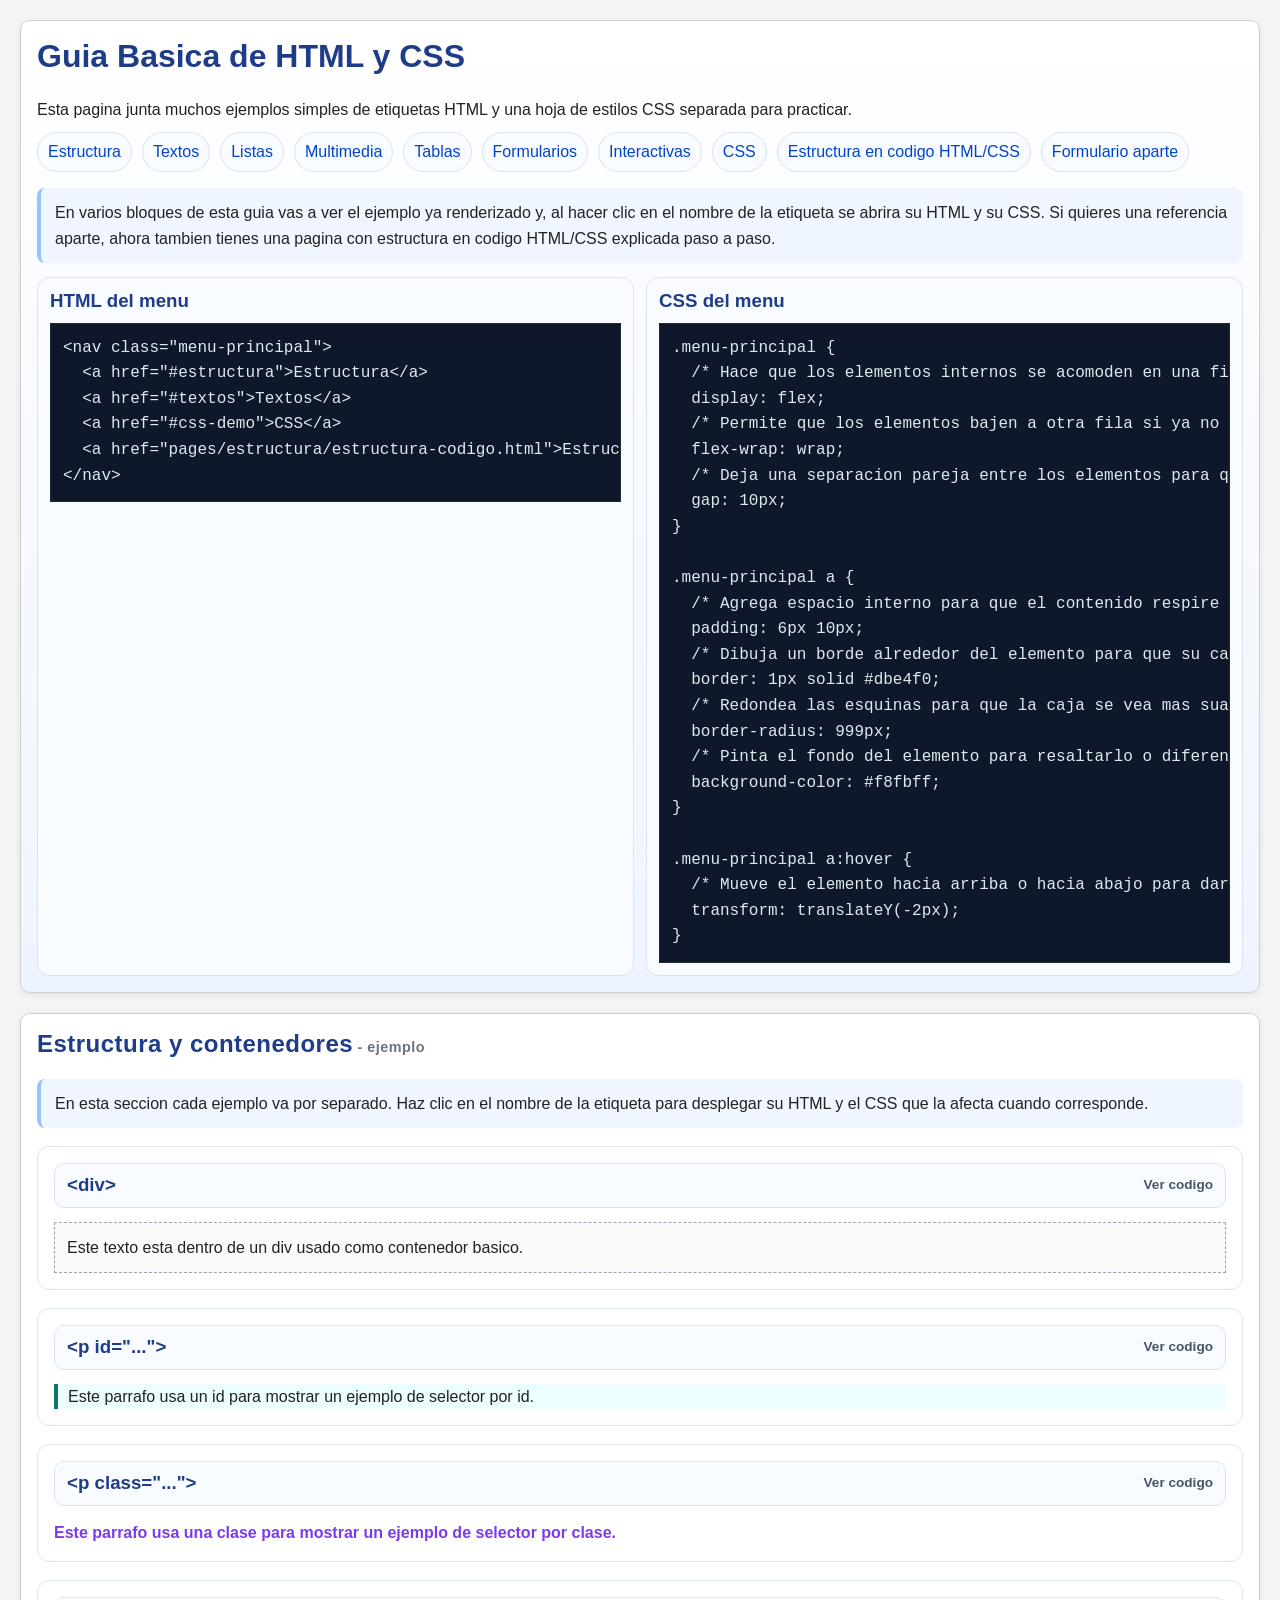
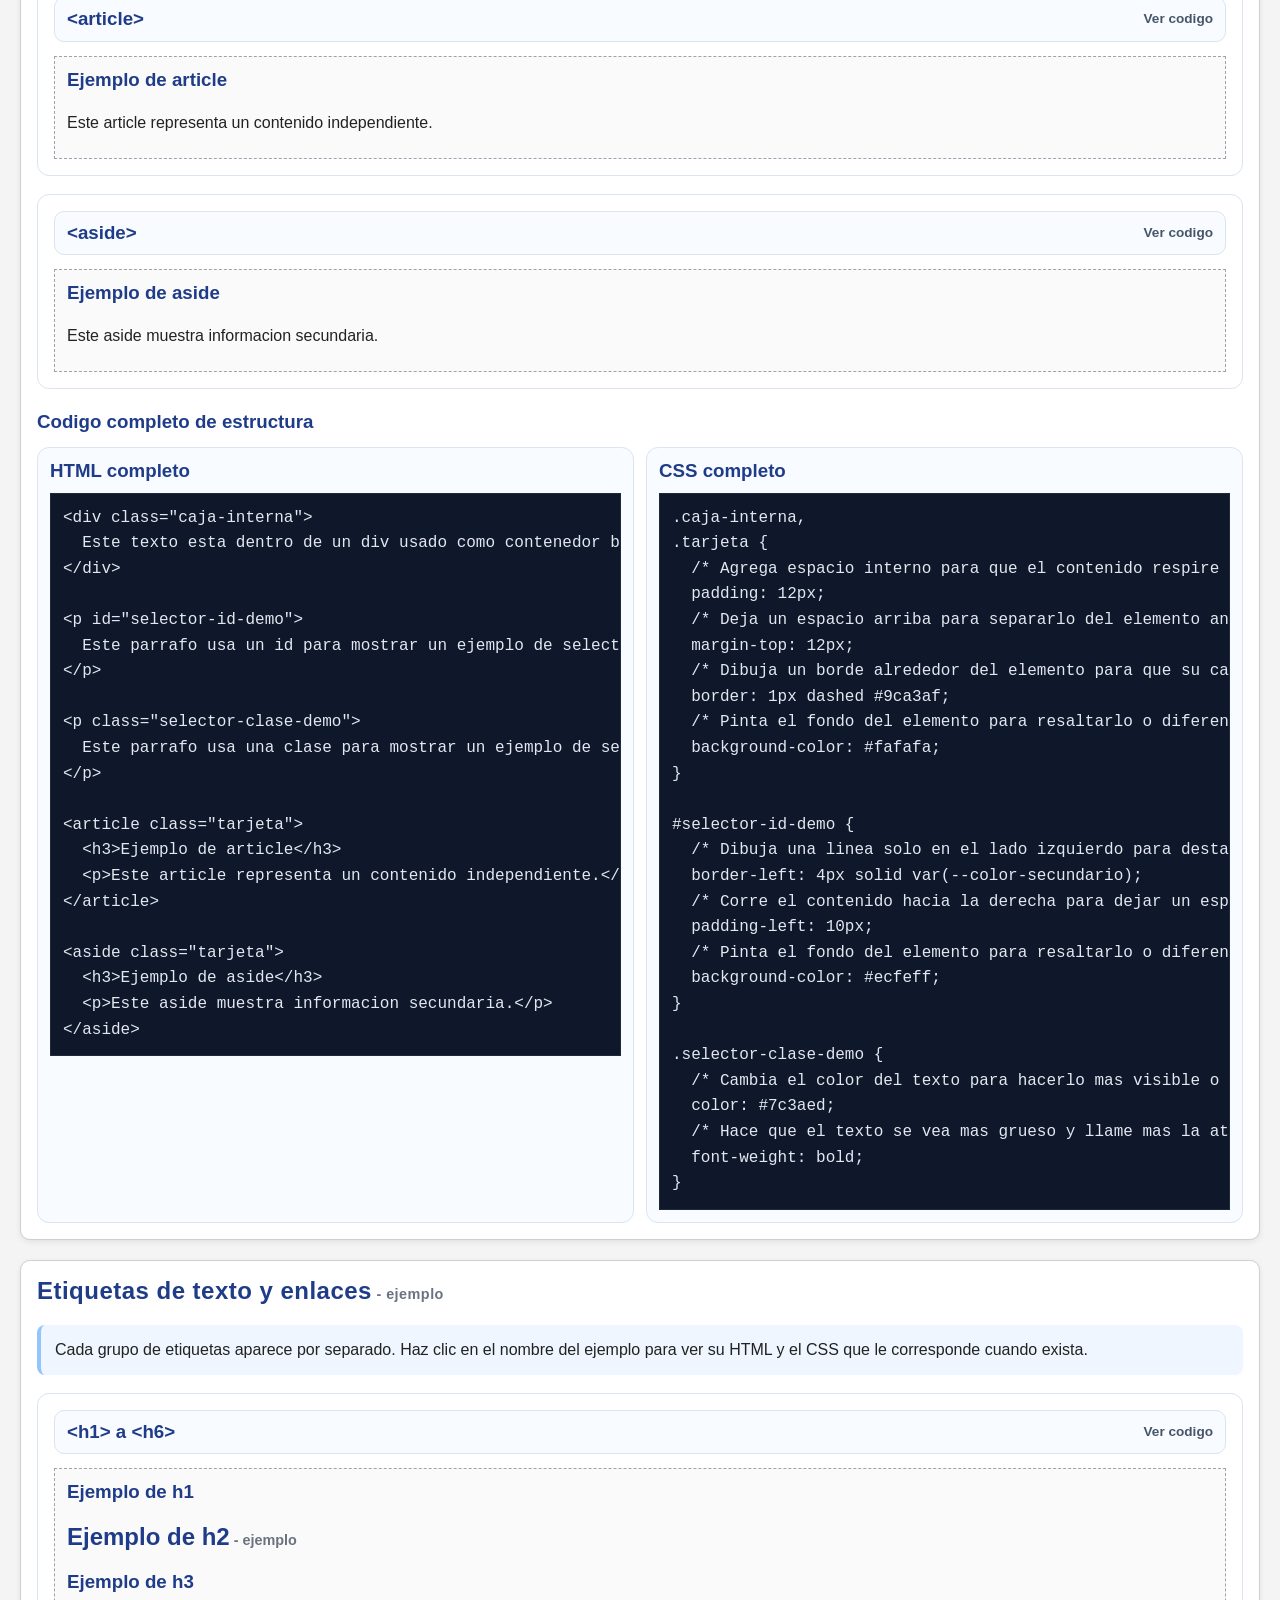
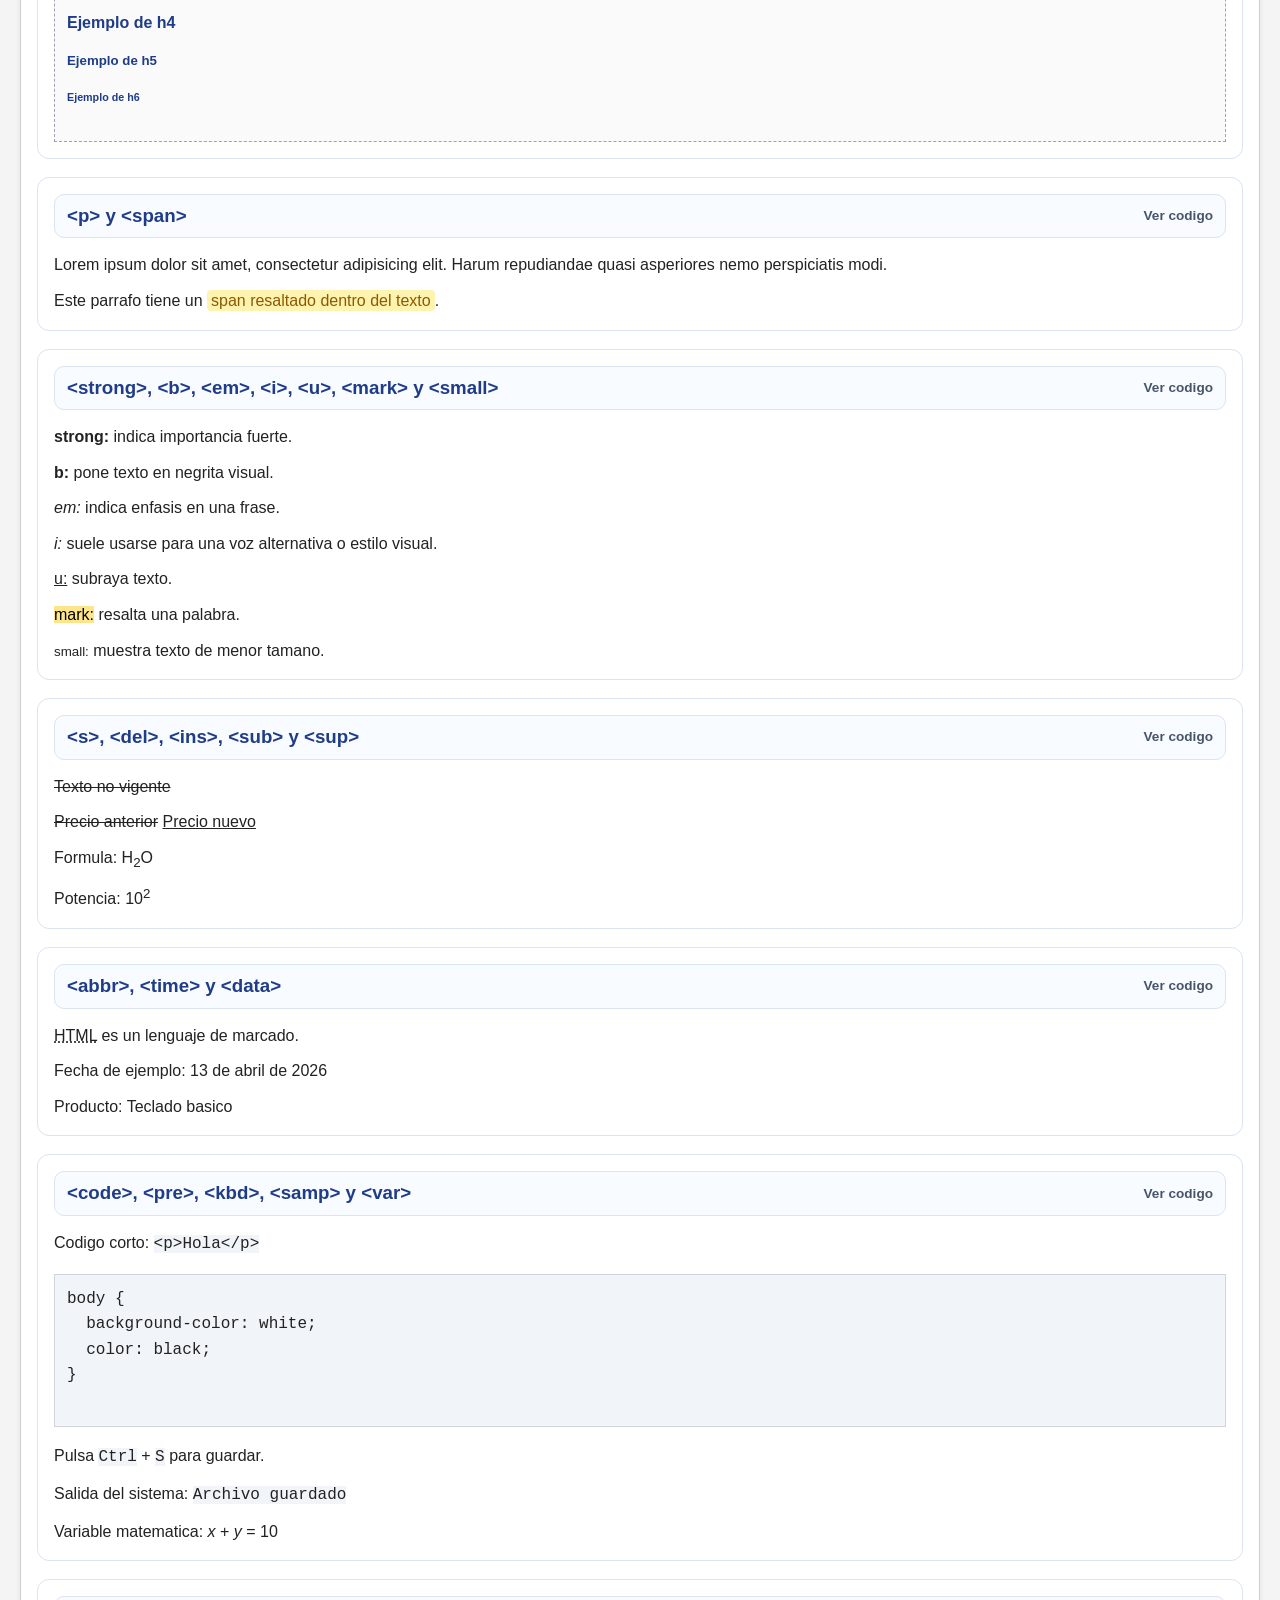
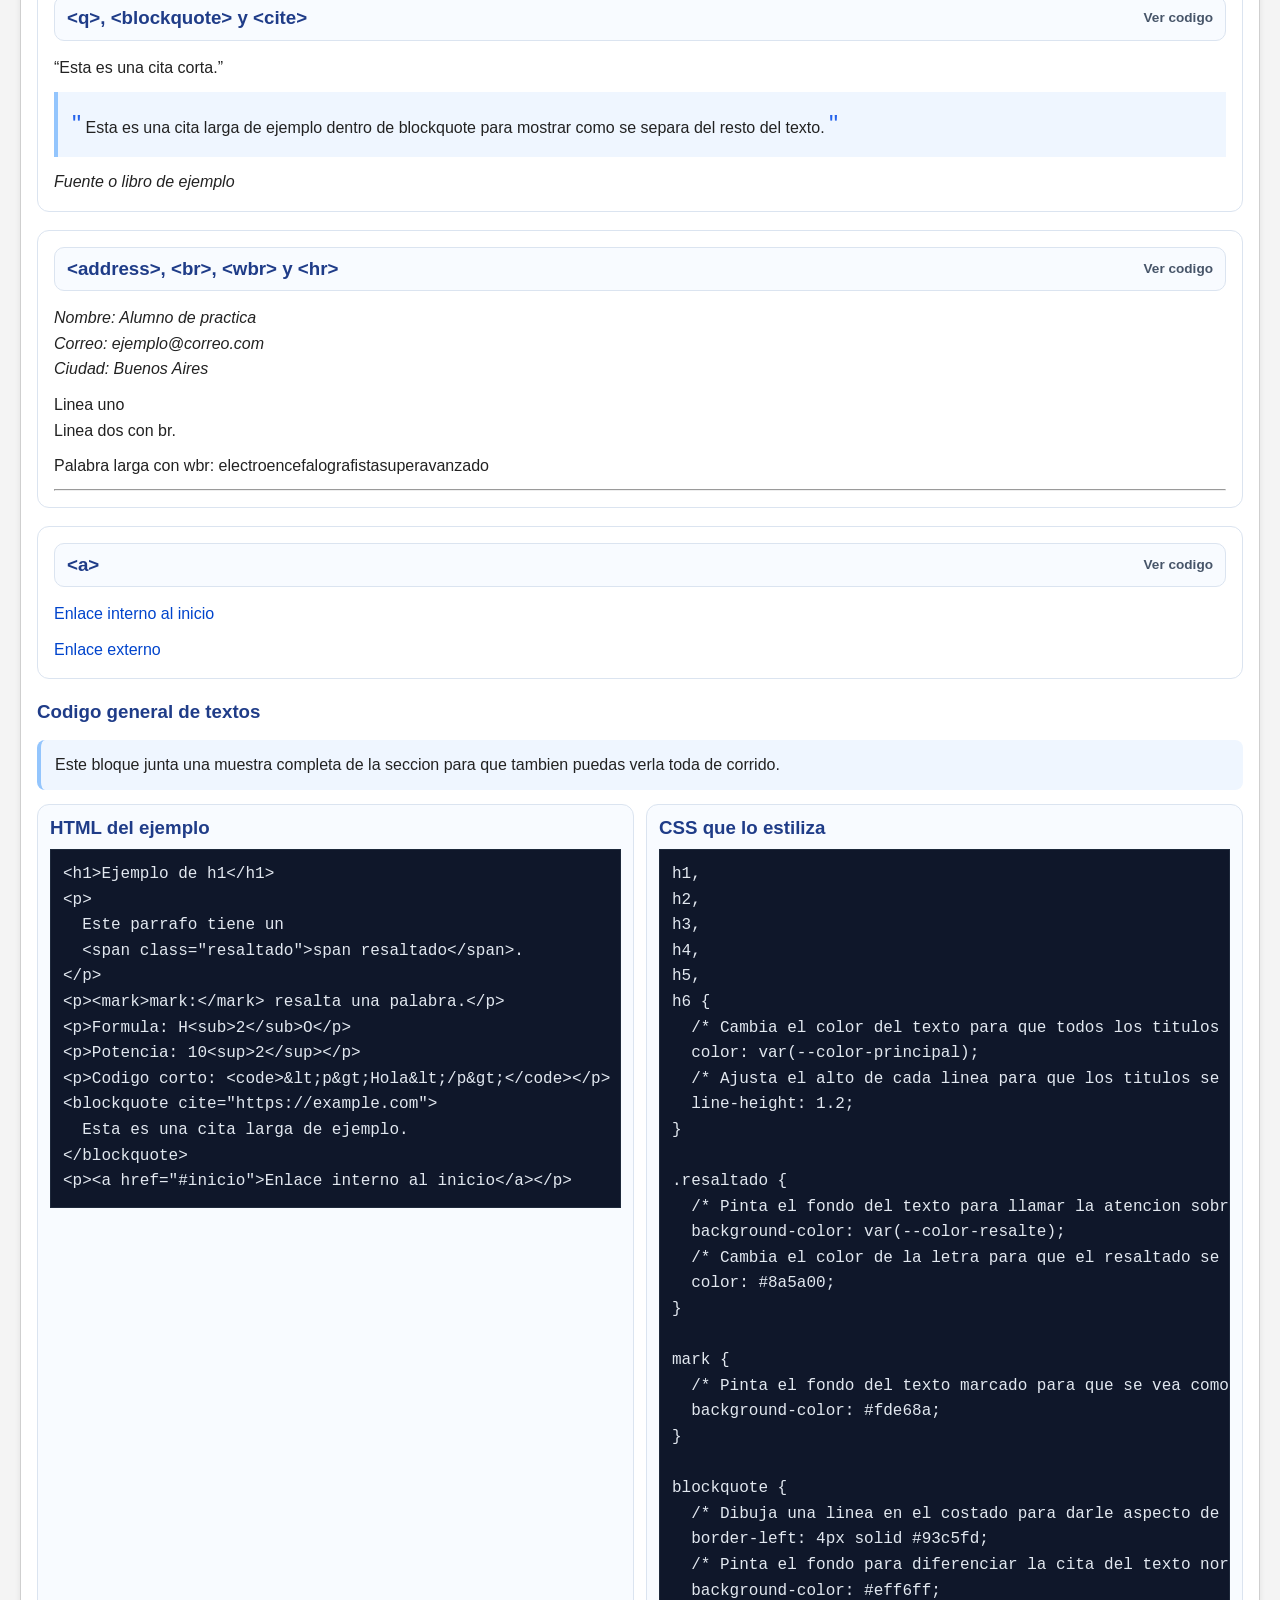
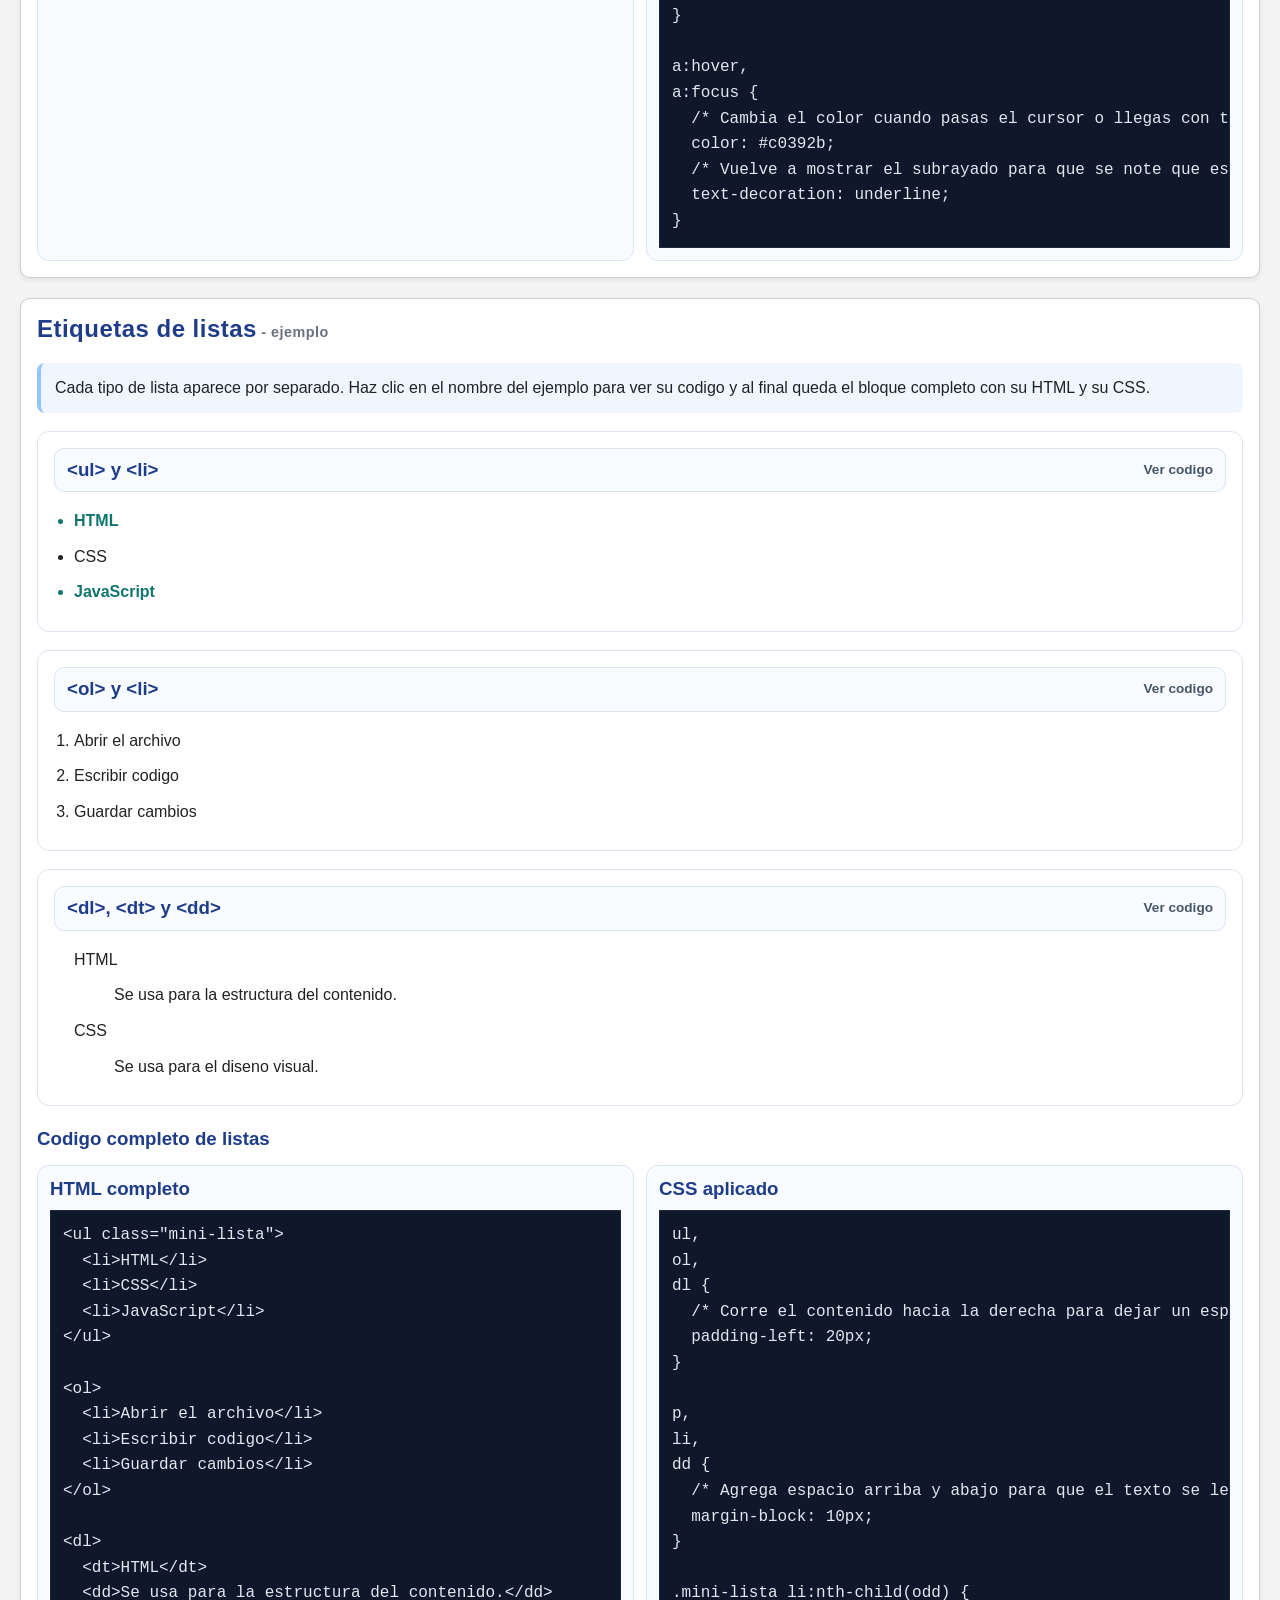
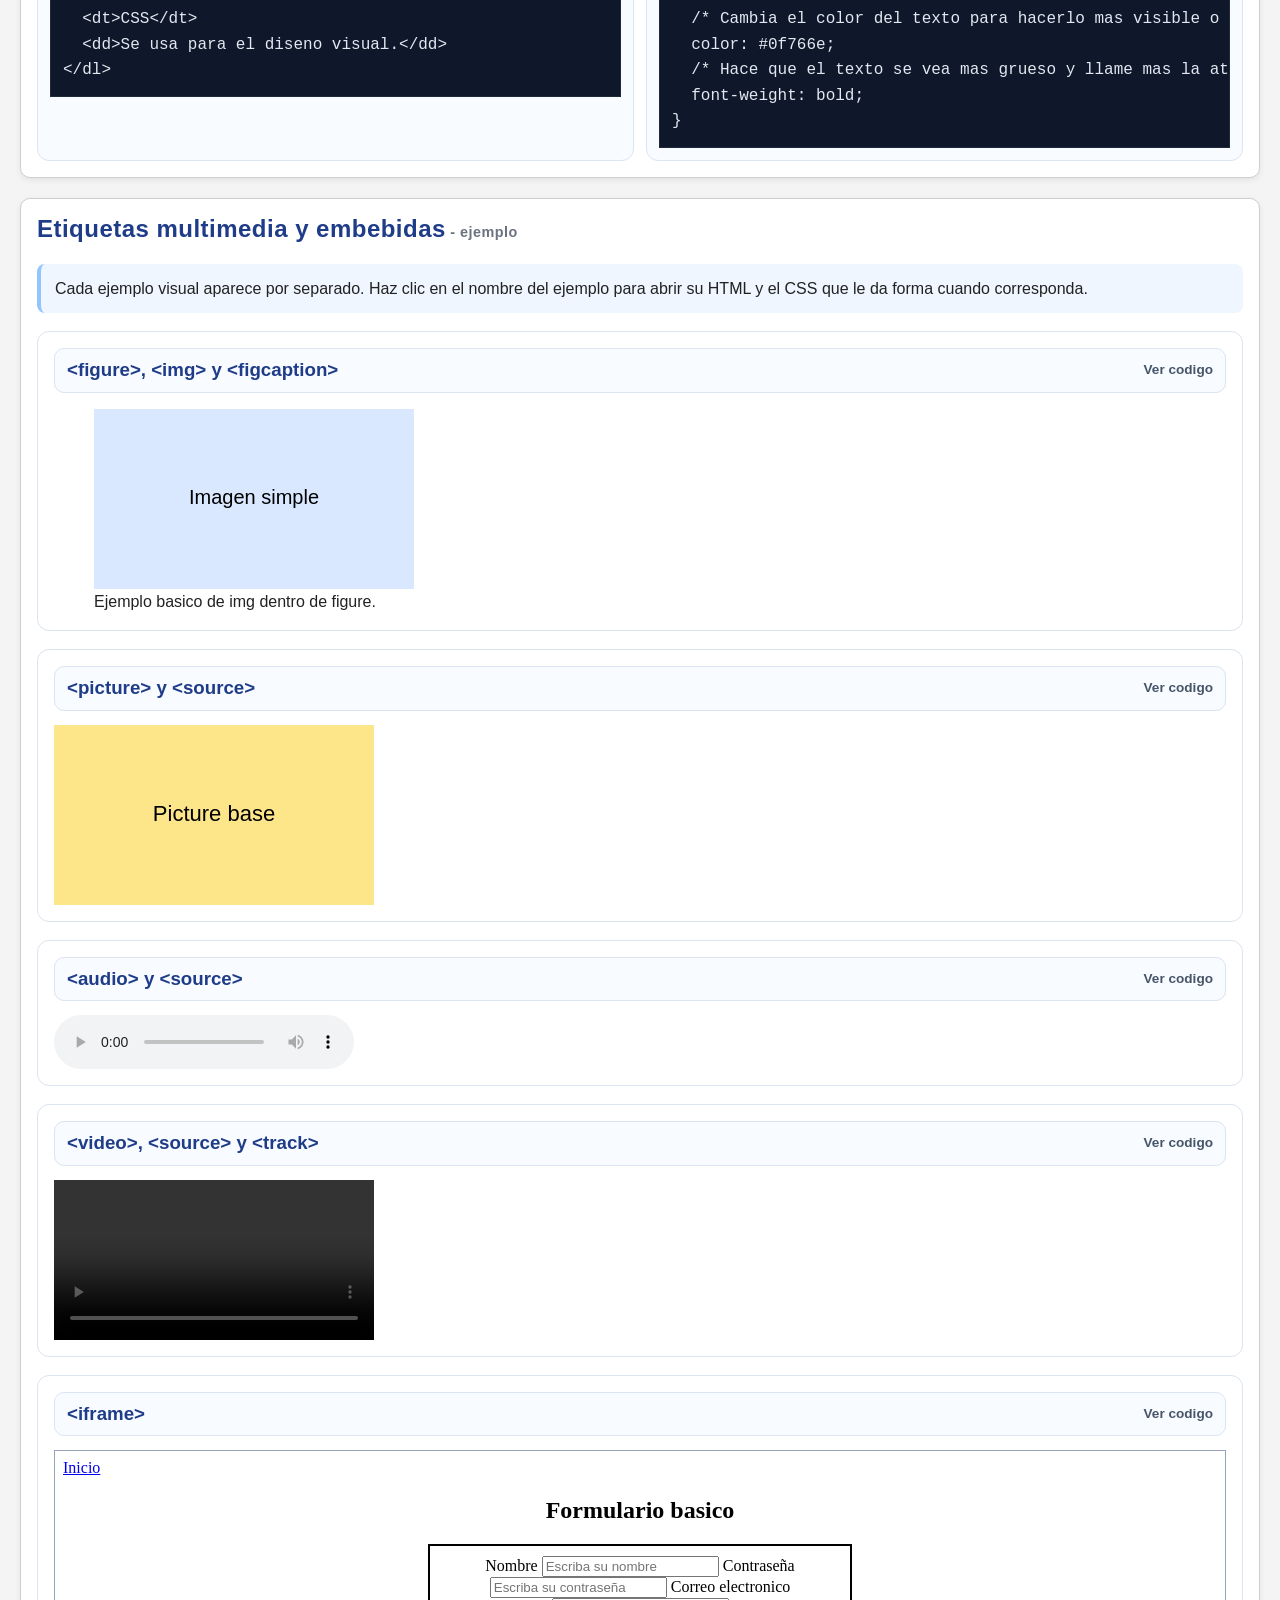
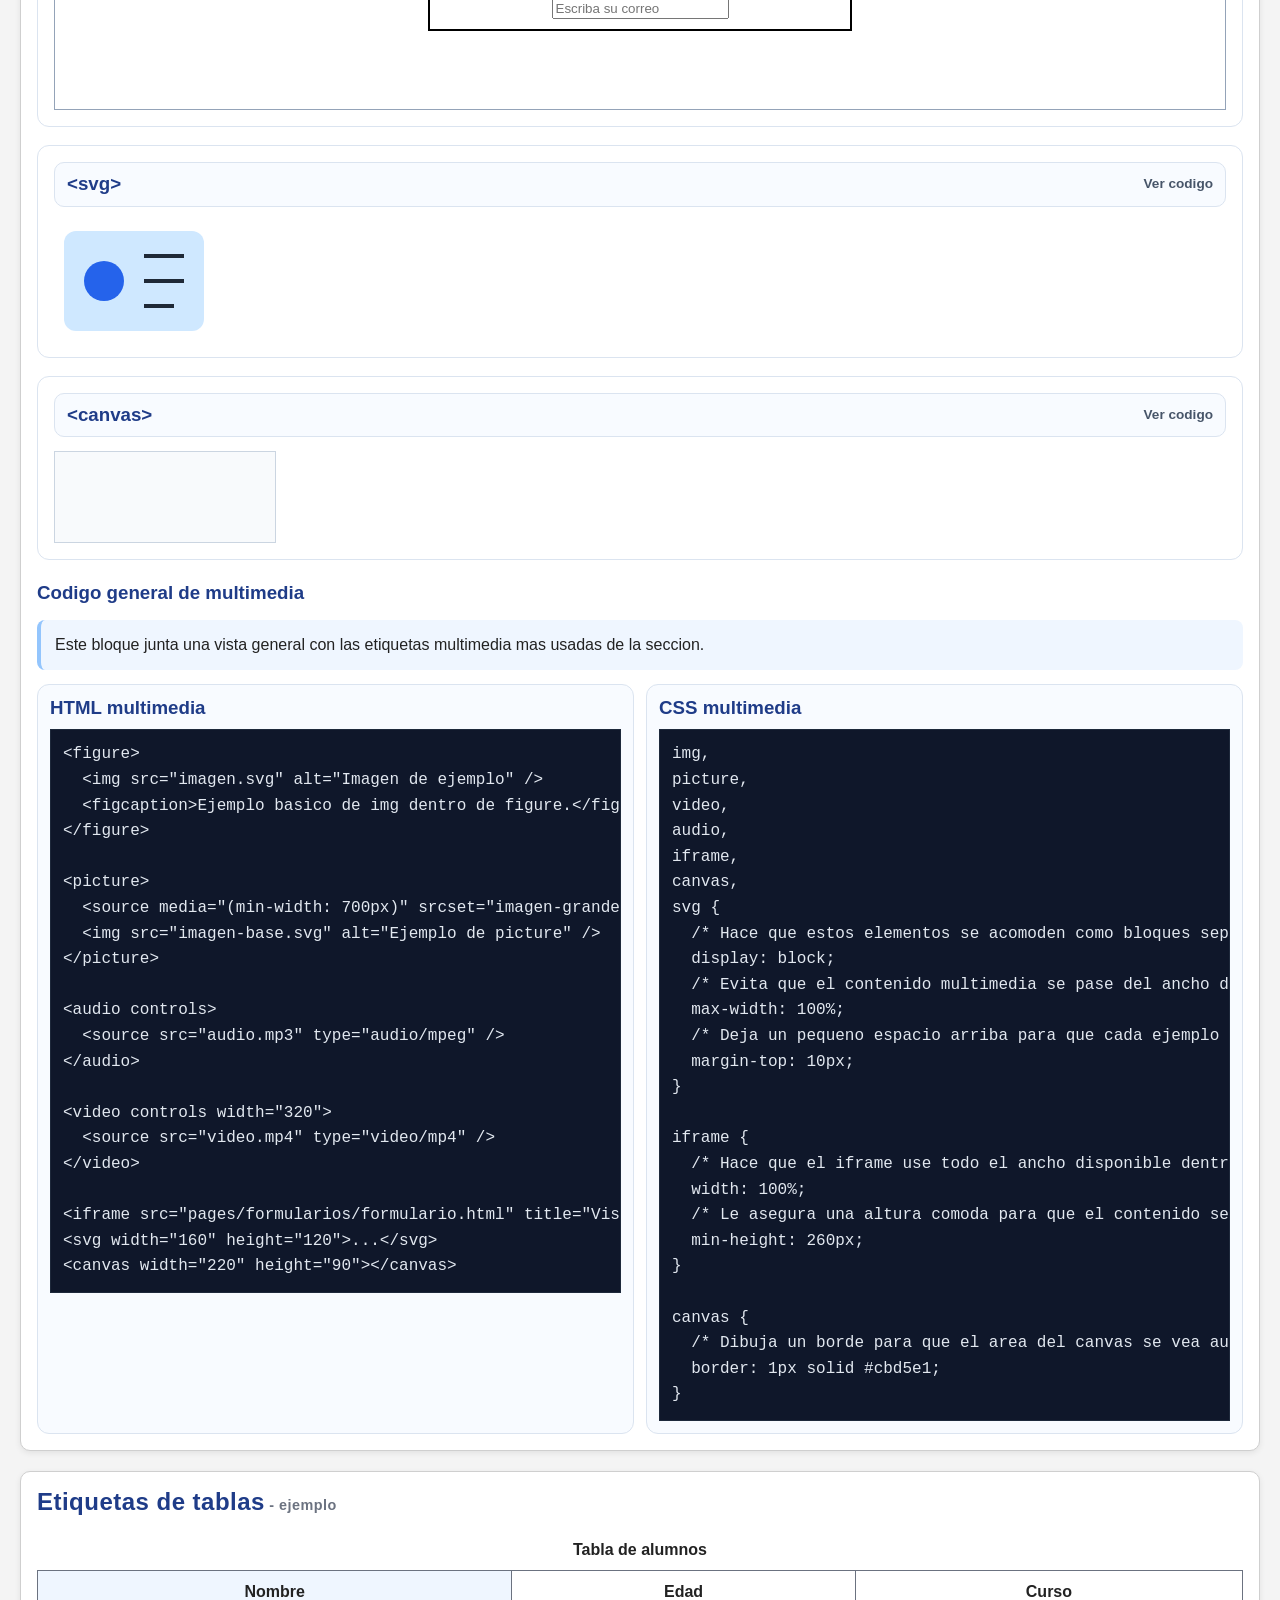
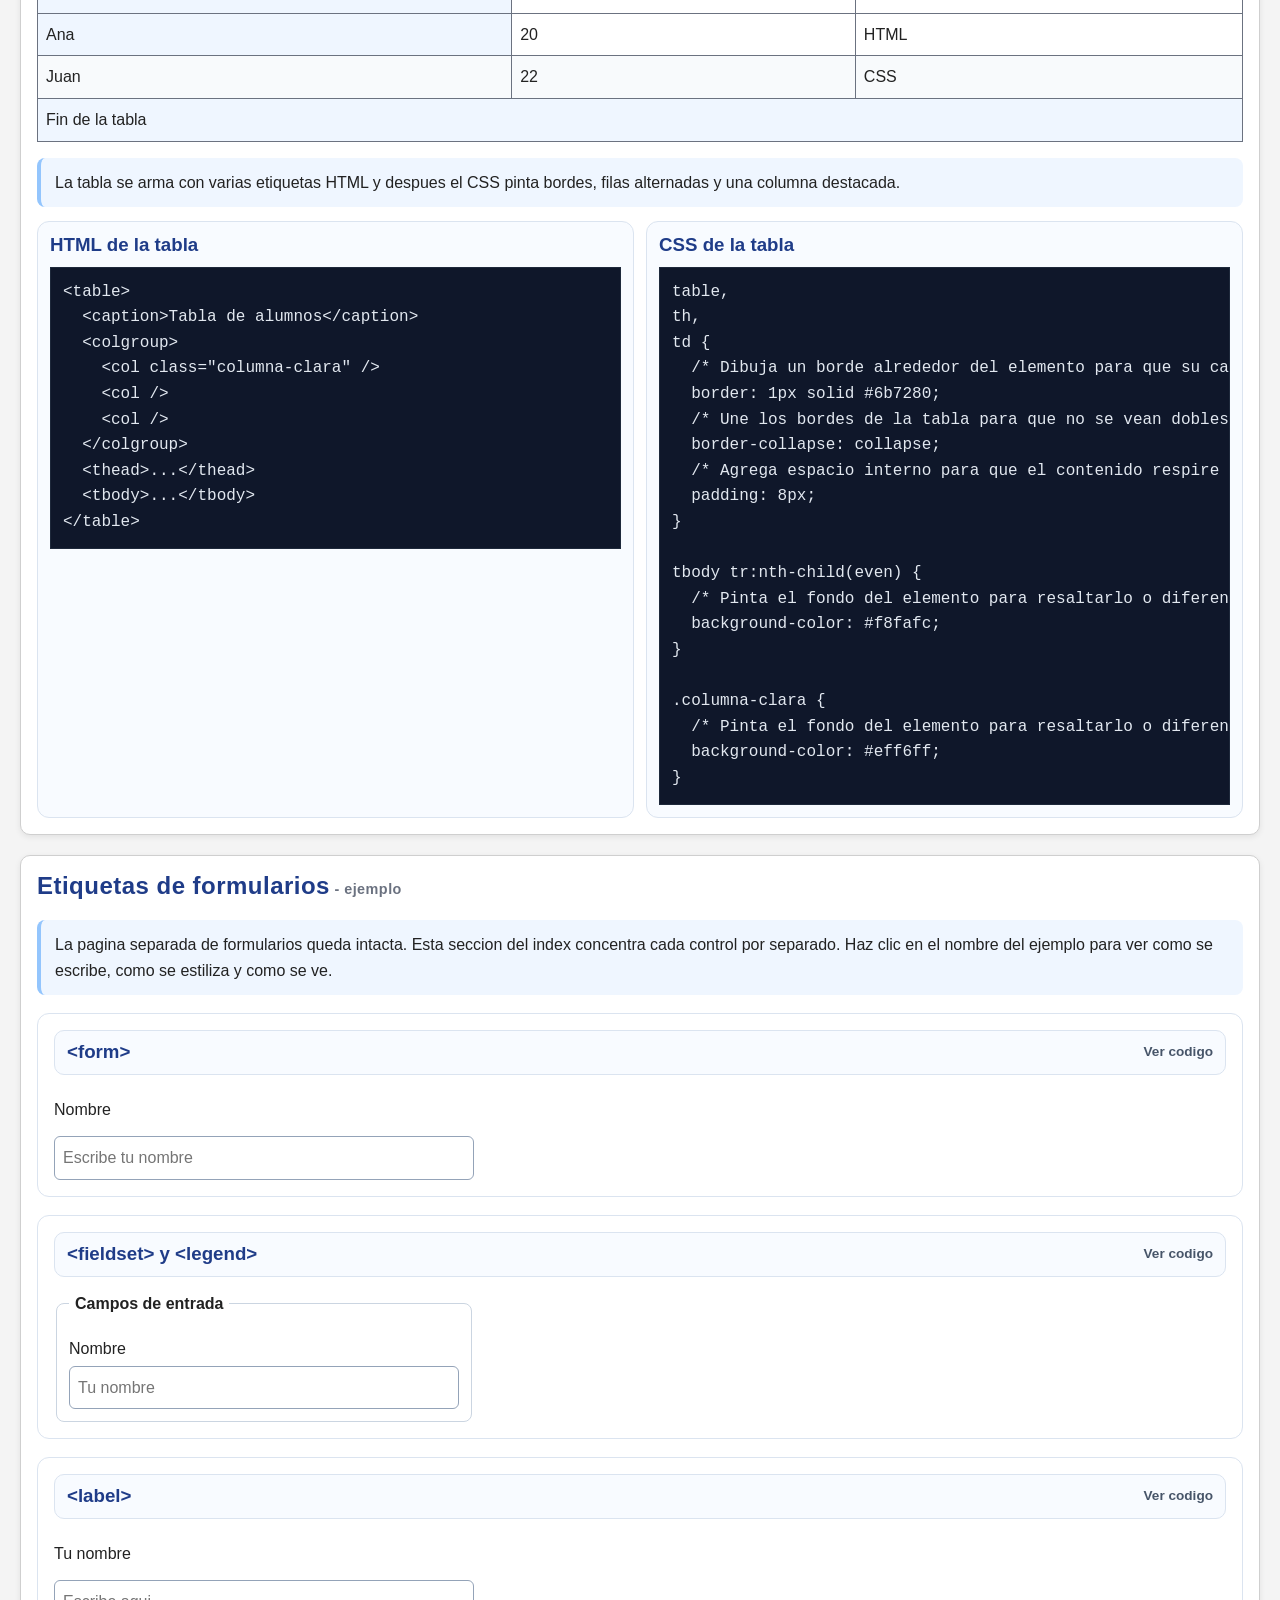
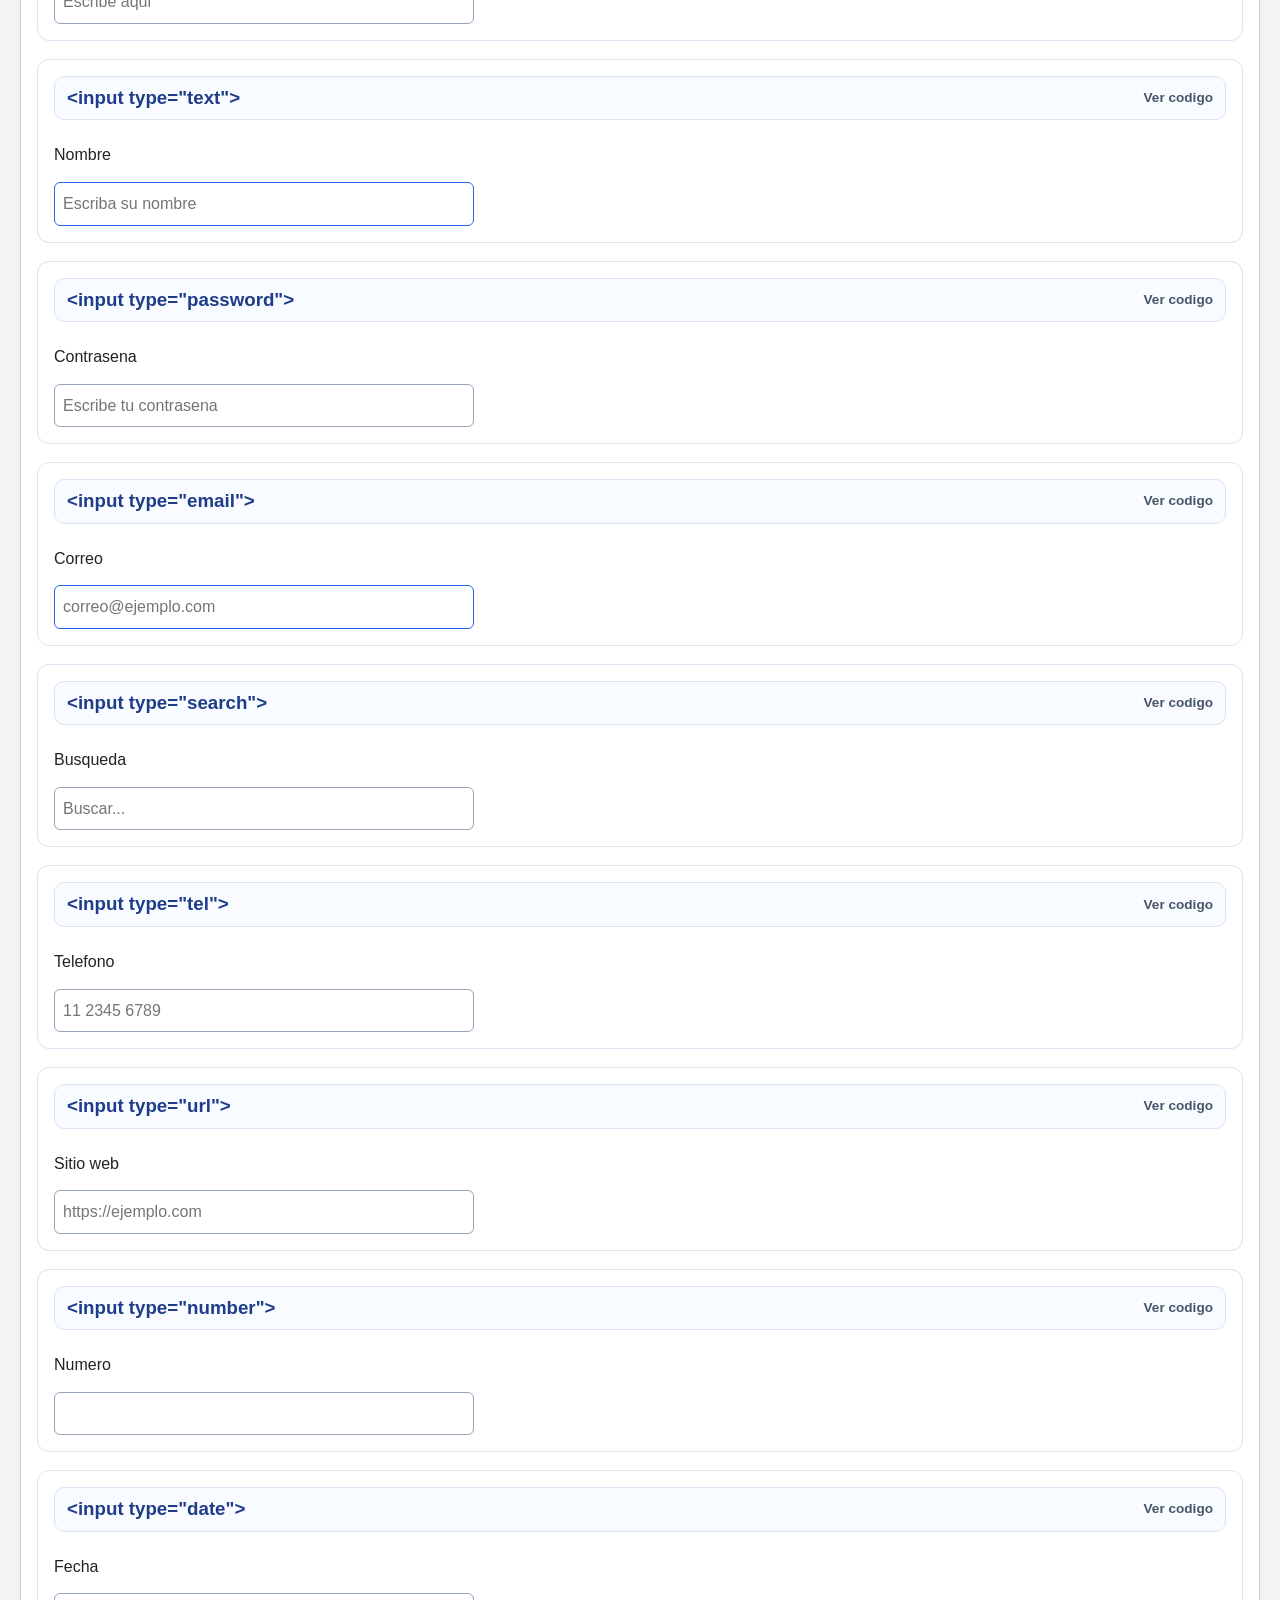
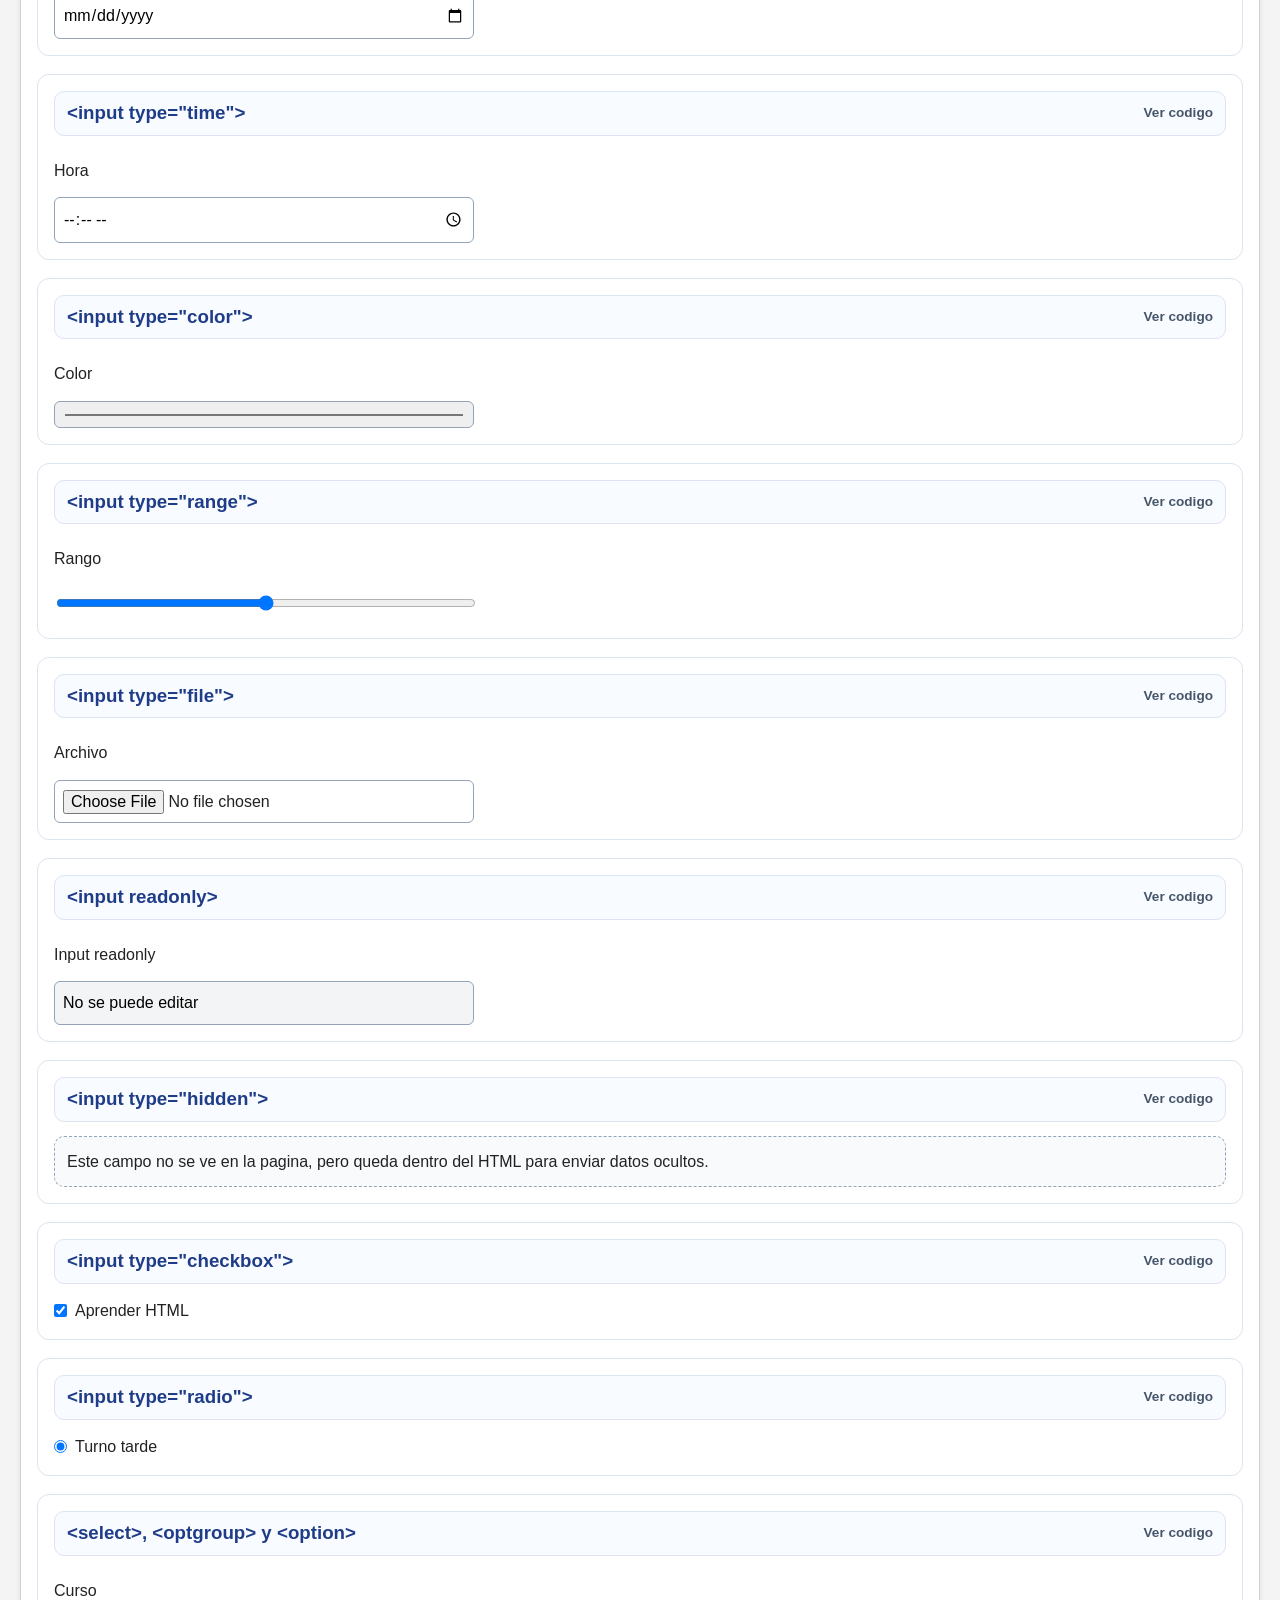
==== commit 96e7d3b4: "agregadod de estructura en codigo HTML/CSS preolija" ====
--- a/index.html
+++ b/index.html
@@ -88,12 +88,17 @@
         <a href="#formularios">Formularios</a>
         <a href="#interactivas">Interactivas</a>
         <a href="#css-demo">CSS</a>
+        <a href="pages/estructura/estructura-codigo.html">
+          Estructura en codigo HTML/CSS
+        </a>
         <a href="pages/formularios/formulario.html">Formulario aparte</a>
       </nav>
 
       <p class="nota-guia">
-        En varios bloques de esta guia vas a ver el ejemplo ya renderizado y,
-        al hacer clic en el nombre de la etiqueta se abrira su HTML y su CSS.
+        En varios bloques de esta guia vas a ver el ejemplo ya renderizado y, al
+        hacer clic en el nombre de la etiqueta se abrira su HTML y su CSS. Si
+        quieres una referencia aparte, ahora tambien tienes una pagina con
+        estructura en codigo HTML/CSS explicada paso a paso.
       </p>
 
       <div class="codigo-comparado">
@@ -103,6 +108,7 @@
   &lt;a href="#estructura"&gt;Estructura&lt;/a&gt;
   &lt;a href="#textos"&gt;Textos&lt;/a&gt;
   &lt;a href="#css-demo"&gt;CSS&lt;/a&gt;
+  &lt;a href="pages/estructura/estructura-codigo.html"&gt;Estructura en codigo HTML/CSS&lt;/a&gt;
 &lt;/nav&gt;</code></pre>
         </div>
         <div class="codigo-caja">
@@ -146,8 +152,8 @@
       <section class="bloque" id="estructura">
         <h2>Estructura y contenedores</h2>
         <p class="nota-ejemplo">
-          En esta seccion cada ejemplo va por separado. Haz clic en el nombre
-          de la etiqueta para desplegar su HTML y el CSS que la afecta cuando
+          En esta seccion cada ejemplo va por separado. Haz clic en el nombre de
+          la etiqueta para desplegar su HTML y el CSS que la afecta cuando
           corresponde.
         </p>
 
@@ -181,8 +187,7 @@
           <div class="ejemplo-vista">
             <h3>&lt;p id="..."&gt;</h3>
             <p id="selector-id-demo">
-              Este parrafo usa un id para mostrar un ejemplo de selector por
-              id.
+              Este parrafo usa un id para mostrar un ejemplo de selector por id.
             </p>
           </div>
           <div class="codigo-lateral">
@@ -206,8 +211,8 @@
           <div class="ejemplo-vista">
             <h3>&lt;p class="..."&gt;</h3>
             <p class="selector-clase-demo">
-              Este parrafo usa una clase para mostrar un ejemplo de selector
-              por clase.
+              Este parrafo usa una clase para mostrar un ejemplo de selector por
+              clase.
             </p>
           </div>
           <div class="codigo-lateral">
@@ -433,11 +438,16 @@
 
         <article class="ejemplo-individual">
           <div class="ejemplo-vista">
-            <h3>&lt;strong&gt;, &lt;b&gt;, &lt;em&gt;, &lt;i&gt;, &lt;u&gt;, &lt;mark&gt; y &lt;small&gt;</h3>
+            <h3>
+              &lt;strong&gt;, &lt;b&gt;, &lt;em&gt;, &lt;i&gt;, &lt;u&gt;,
+              &lt;mark&gt; y &lt;small&gt;
+            </h3>
             <p><strong>strong:</strong> indica importancia fuerte.</p>
             <p><b>b:</b> pone texto en negrita visual.</p>
             <p><em>em:</em> indica enfasis en una frase.</p>
-            <p><i>i:</i> suele usarse para una voz alternativa o estilo visual.</p>
+            <p>
+              <i>i:</i> suele usarse para una voz alternativa o estilo visual.
+            </p>
             <p><u>u:</u> subraya texto.</p>
             <p><mark>mark:</mark> resalta una palabra.</p>
             <p><small>small:</small> muestra texto de menor tamano.</p>
@@ -461,7 +471,9 @@
 
         <article class="ejemplo-individual">
           <div class="ejemplo-vista">
-            <h3>&lt;s&gt;, &lt;del&gt;, &lt;ins&gt;, &lt;sub&gt; y &lt;sup&gt;</h3>
+            <h3>
+              &lt;s&gt;, &lt;del&gt;, &lt;ins&gt;, &lt;sub&gt; y &lt;sup&gt;
+            </h3>
             <p><s>Texto no vigente</s></p>
             <p><del>Precio anterior</del> <ins>Precio nuevo</ins></p>
             <p>Formula: H<sub>2</sub>O</p>
@@ -501,7 +513,9 @@
 
         <article class="ejemplo-individual">
           <div class="ejemplo-vista">
-            <h3>&lt;code&gt;, &lt;pre&gt;, &lt;kbd&gt;, &lt;samp&gt; y &lt;var&gt;</h3>
+            <h3>
+              &lt;code&gt;, &lt;pre&gt;, &lt;kbd&gt;, &lt;samp&gt; y &lt;var&gt;
+            </h3>
             <p>Codigo corto: <code>&lt;p&gt;Hola&lt;/p&gt;</code></p>
             <pre>
 body {
@@ -594,8 +608,7 @@
             </address>
             <p>Linea uno<br />Linea dos con br.</p>
             <p>
-              Palabra larga con wbr:
-              electroencefalo<wbr />grafista<wbr />superavanzado
+              Palabra larga con wbr: electroencefalo<wbr />grafista<wbr />superavanzado
             </p>
             <hr />
           </div>
@@ -1720,7 +1733,9 @@
             <h3>&lt;textarea&gt;</h3>
             <div class="ejemplo-formulario">
               <label for="textarea-demo">Mensaje</label>
-              <textarea id="textarea-demo" rows="4" cols="30">Escribe aqui</textarea>
+              <textarea id="textarea-demo" rows="4" cols="30">
+Escribe aqui</textarea
+              >
             </div>
           </div>
           <div class="codigo-lateral">
@@ -2599,7 +2614,9 @@
 
             ejemploAbierto.classList.remove("abierto");
 
-            const tituloAbierto = ejemploAbierto.querySelector(".ejemplo-vista > h3");
+            const tituloAbierto = ejemploAbierto.querySelector(
+              ".ejemplo-vista > h3",
+            );
 
             if (tituloAbierto) {
               tituloAbierto.setAttribute("aria-expanded", "false");
@@ -2630,12 +2647,3 @@
     </script>
   </body>
 </html>
-
-
-
-
-
-
-
-
-
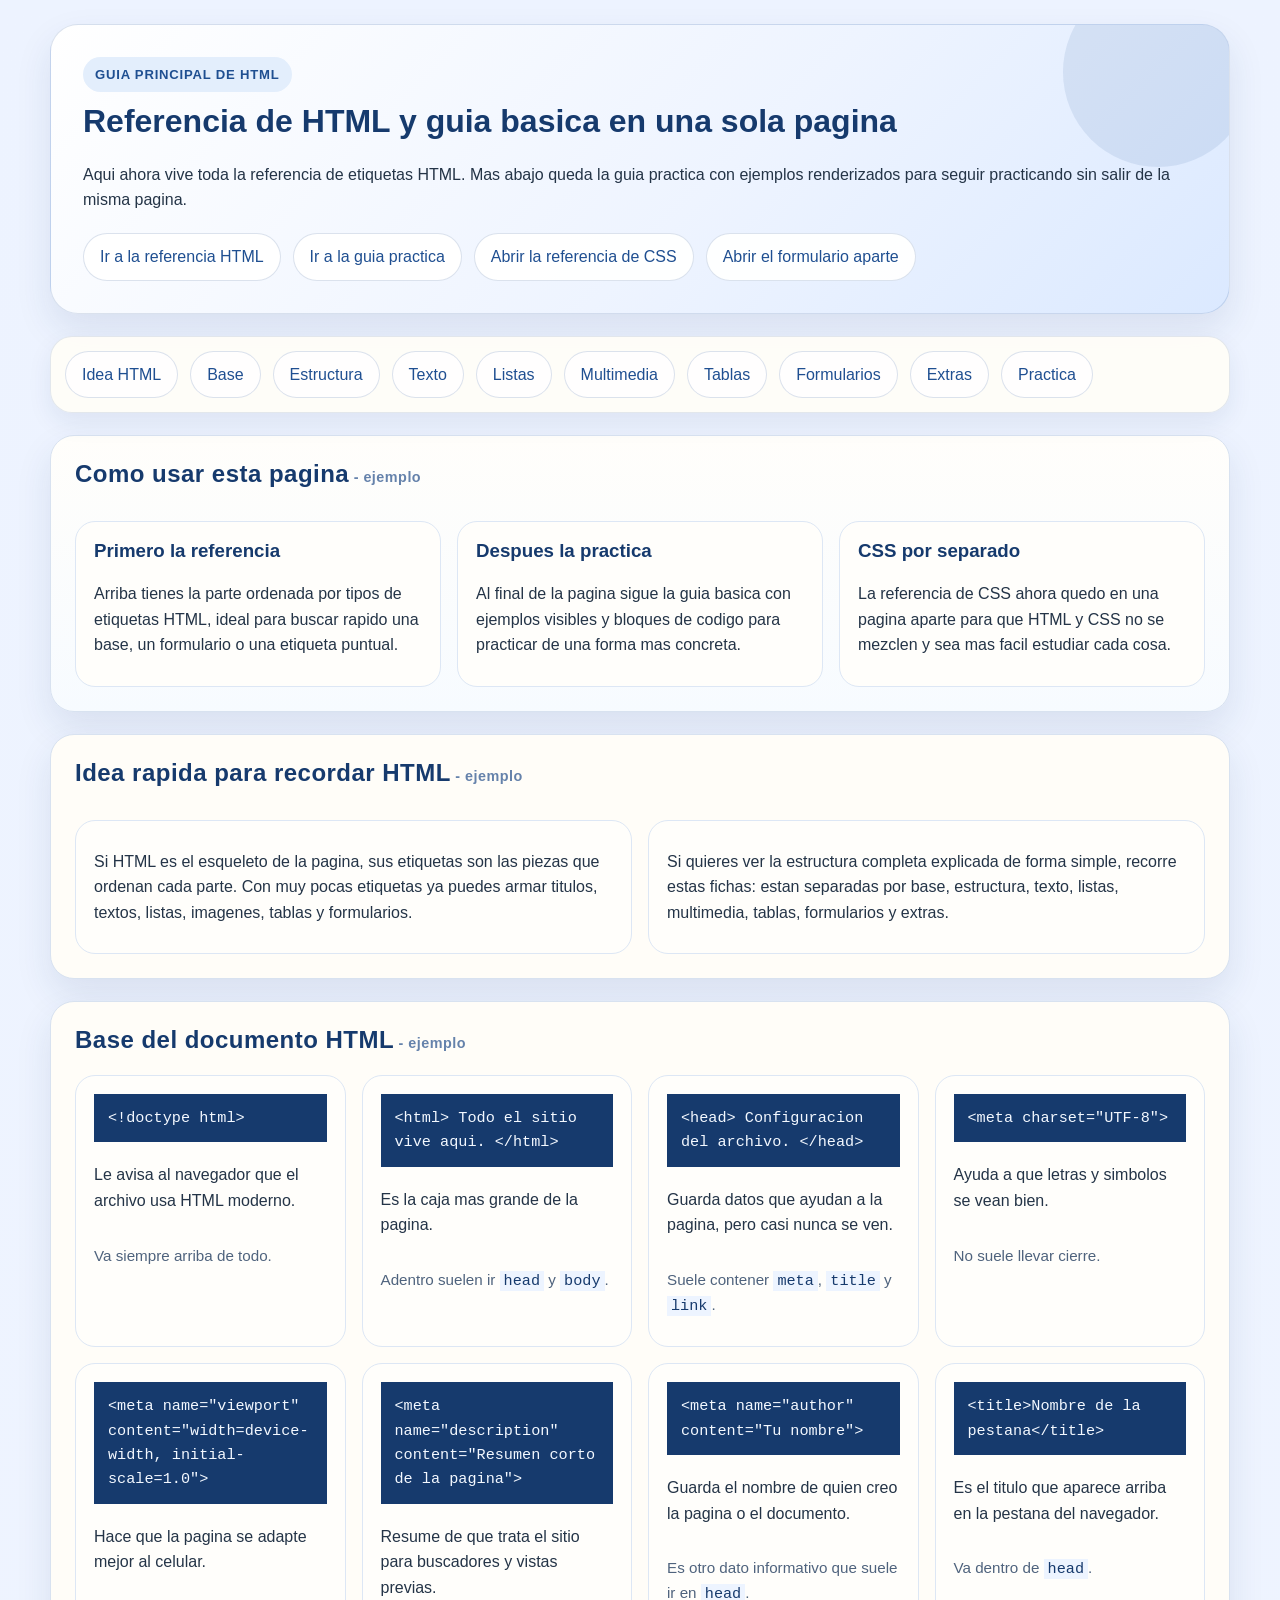
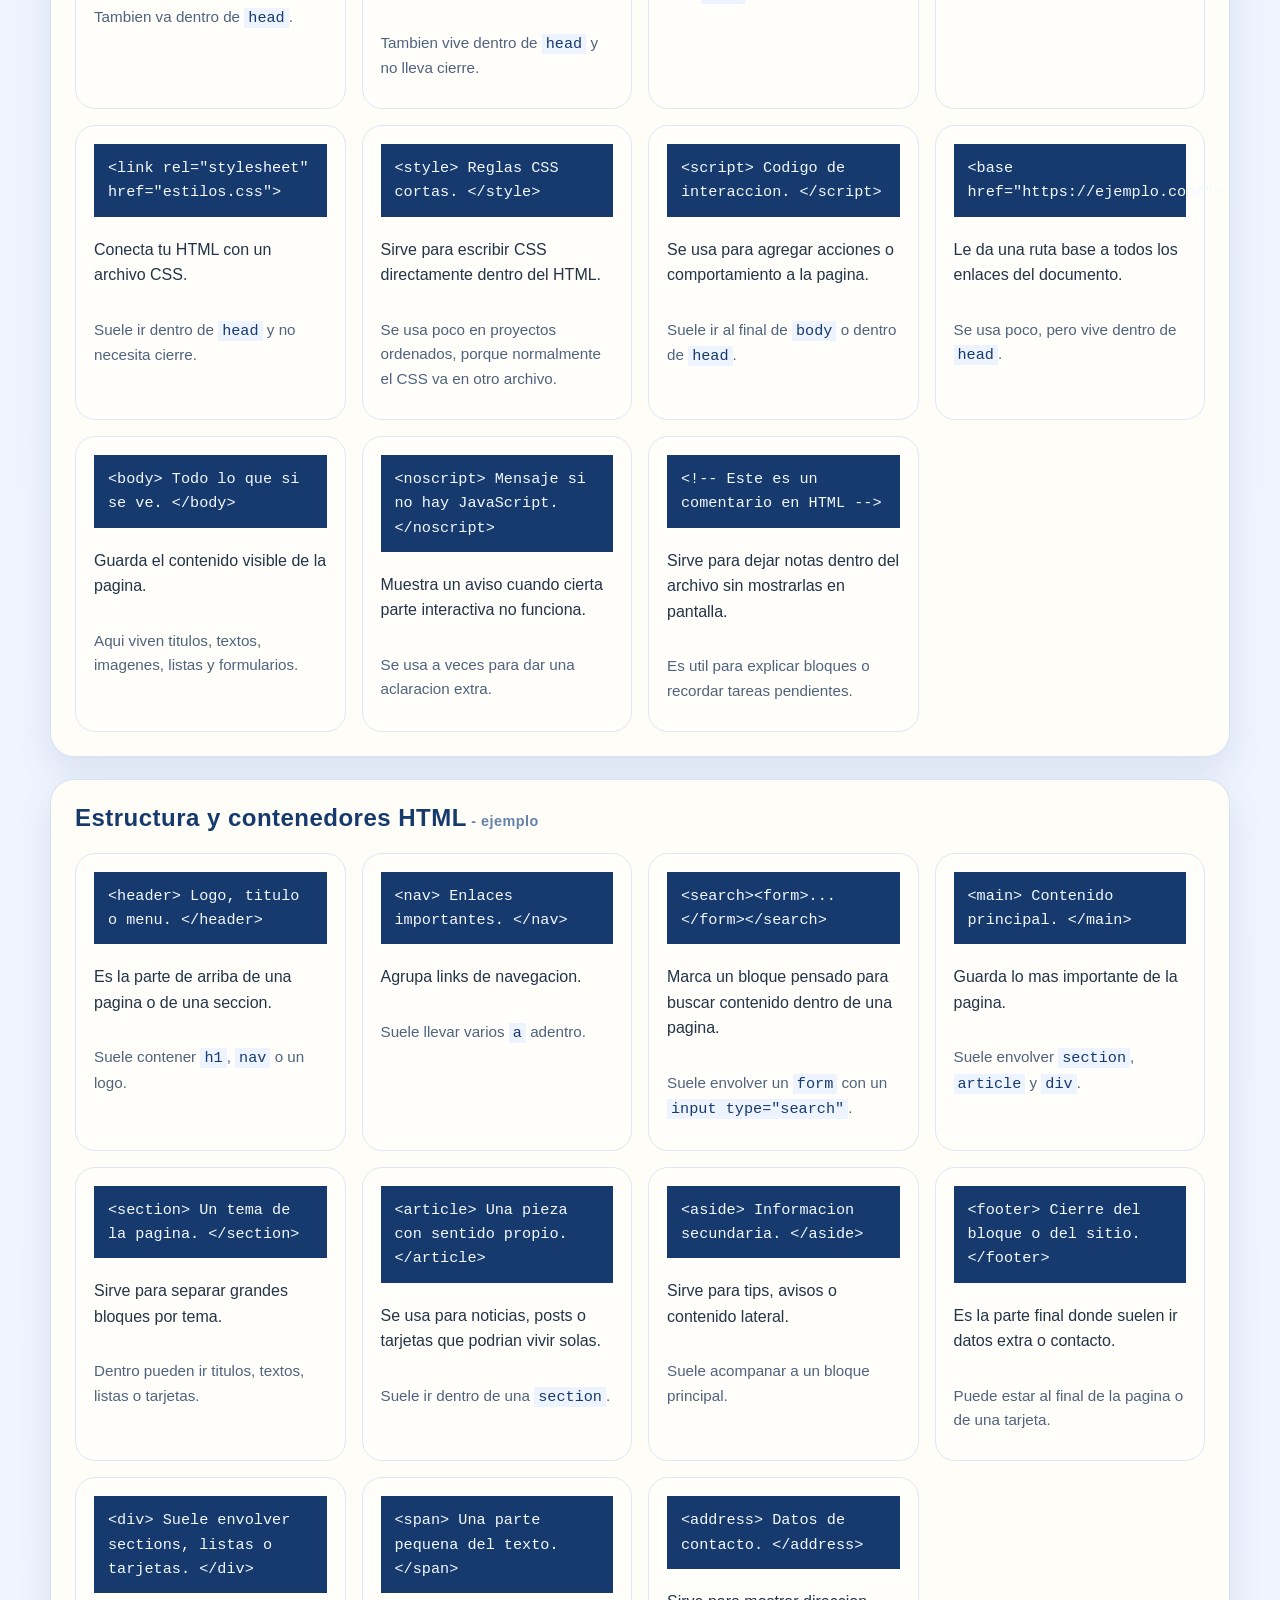
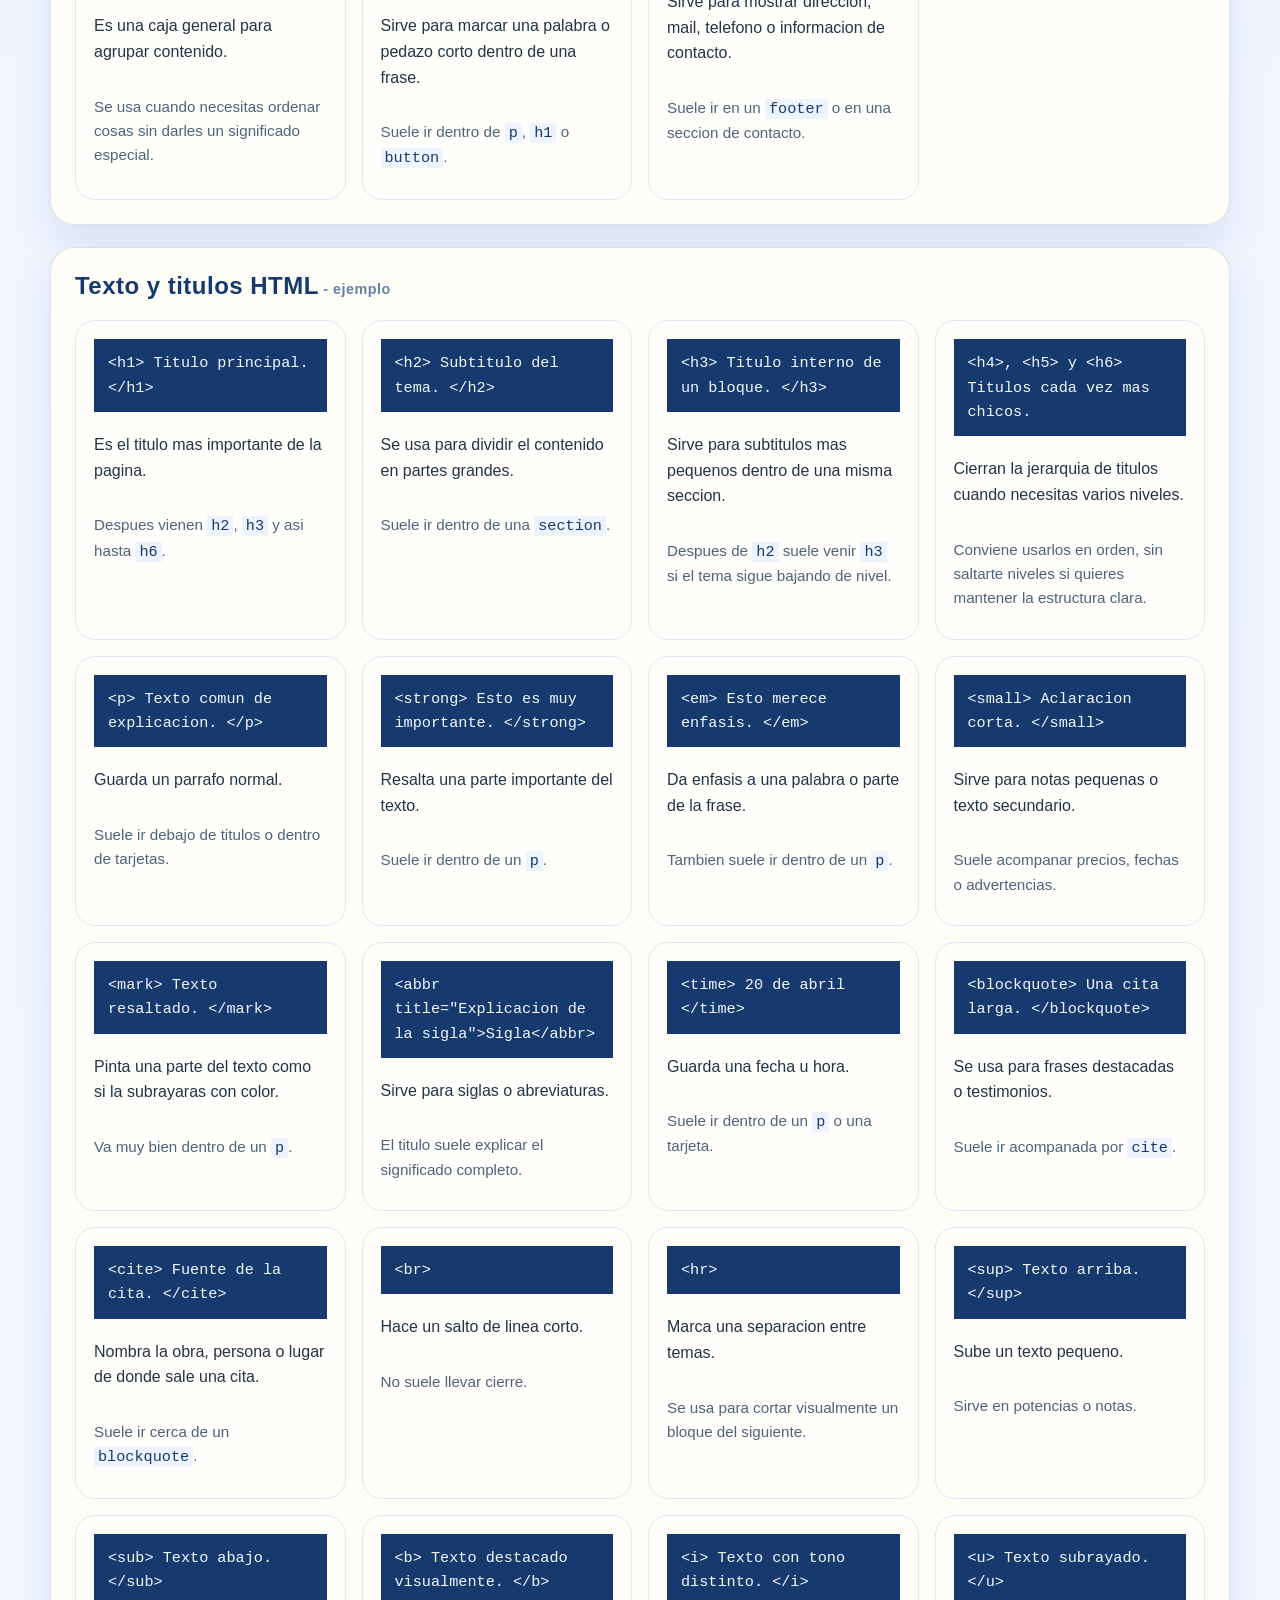
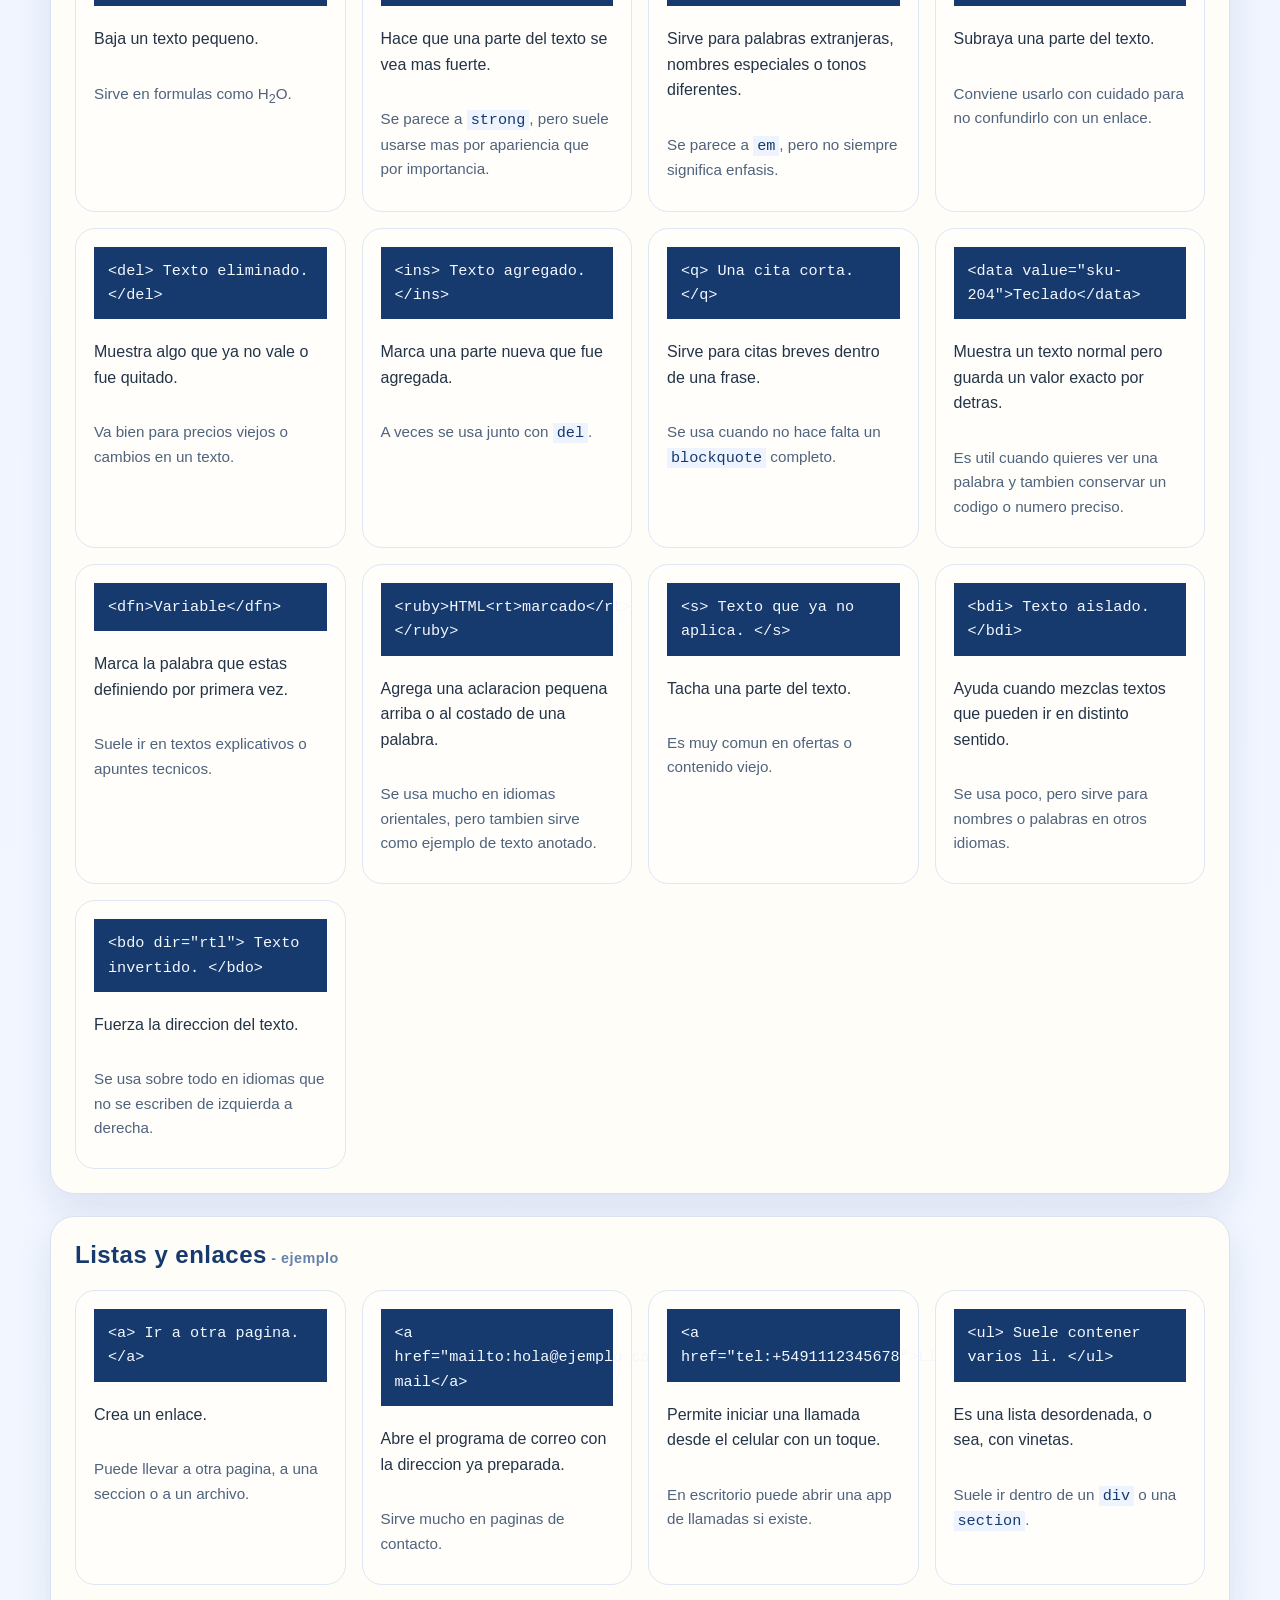
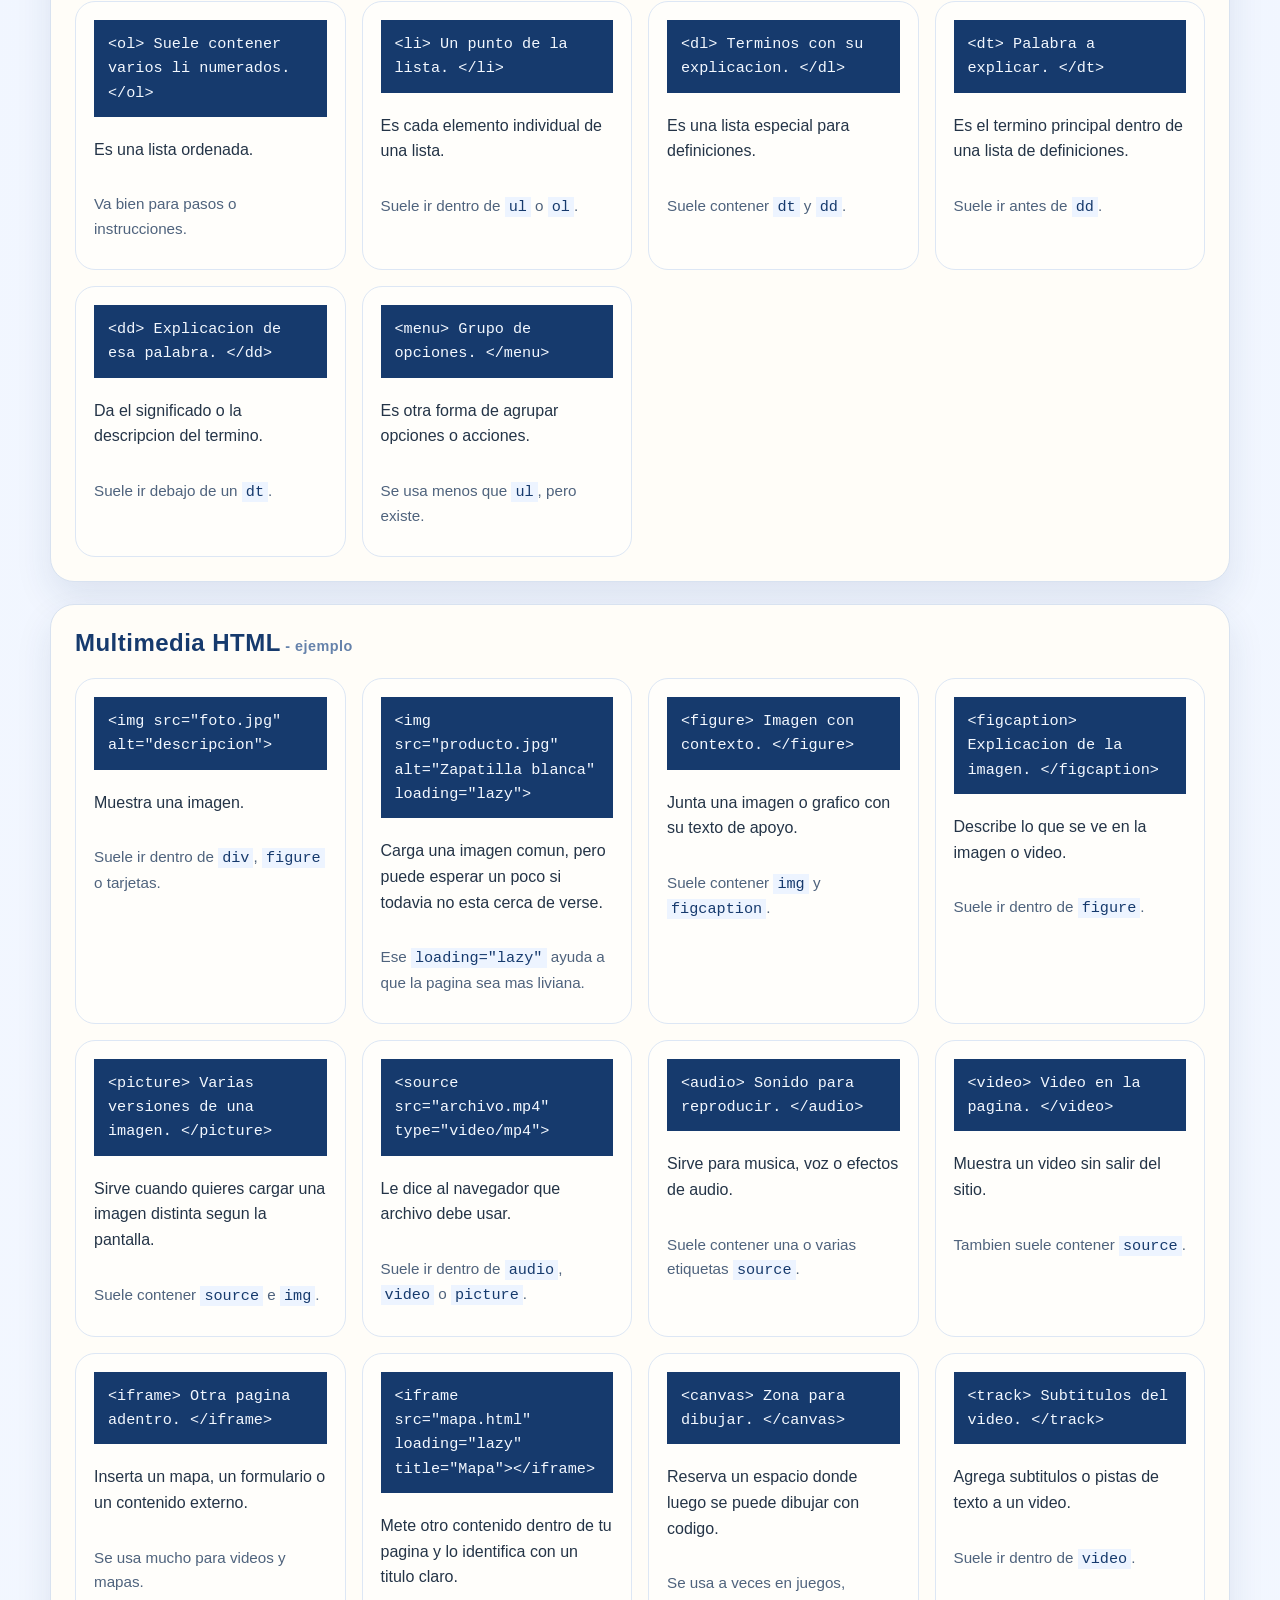
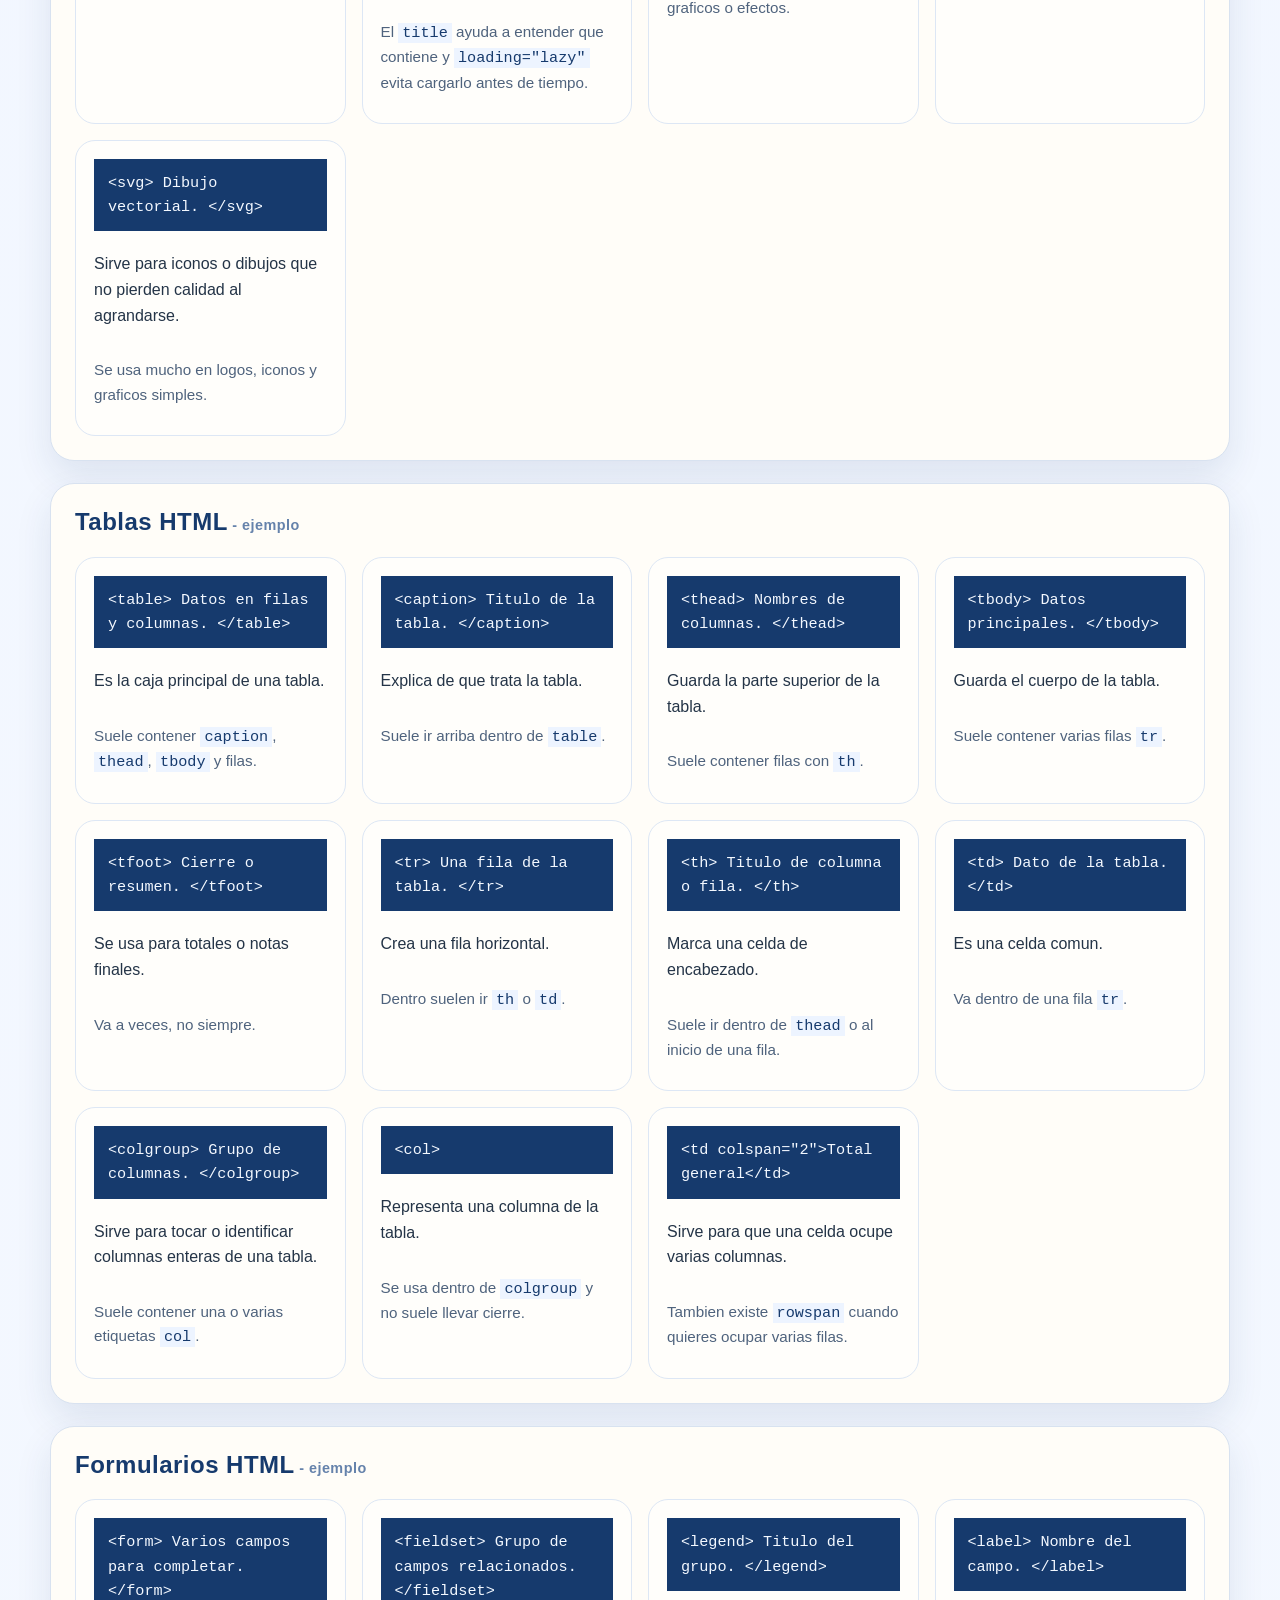
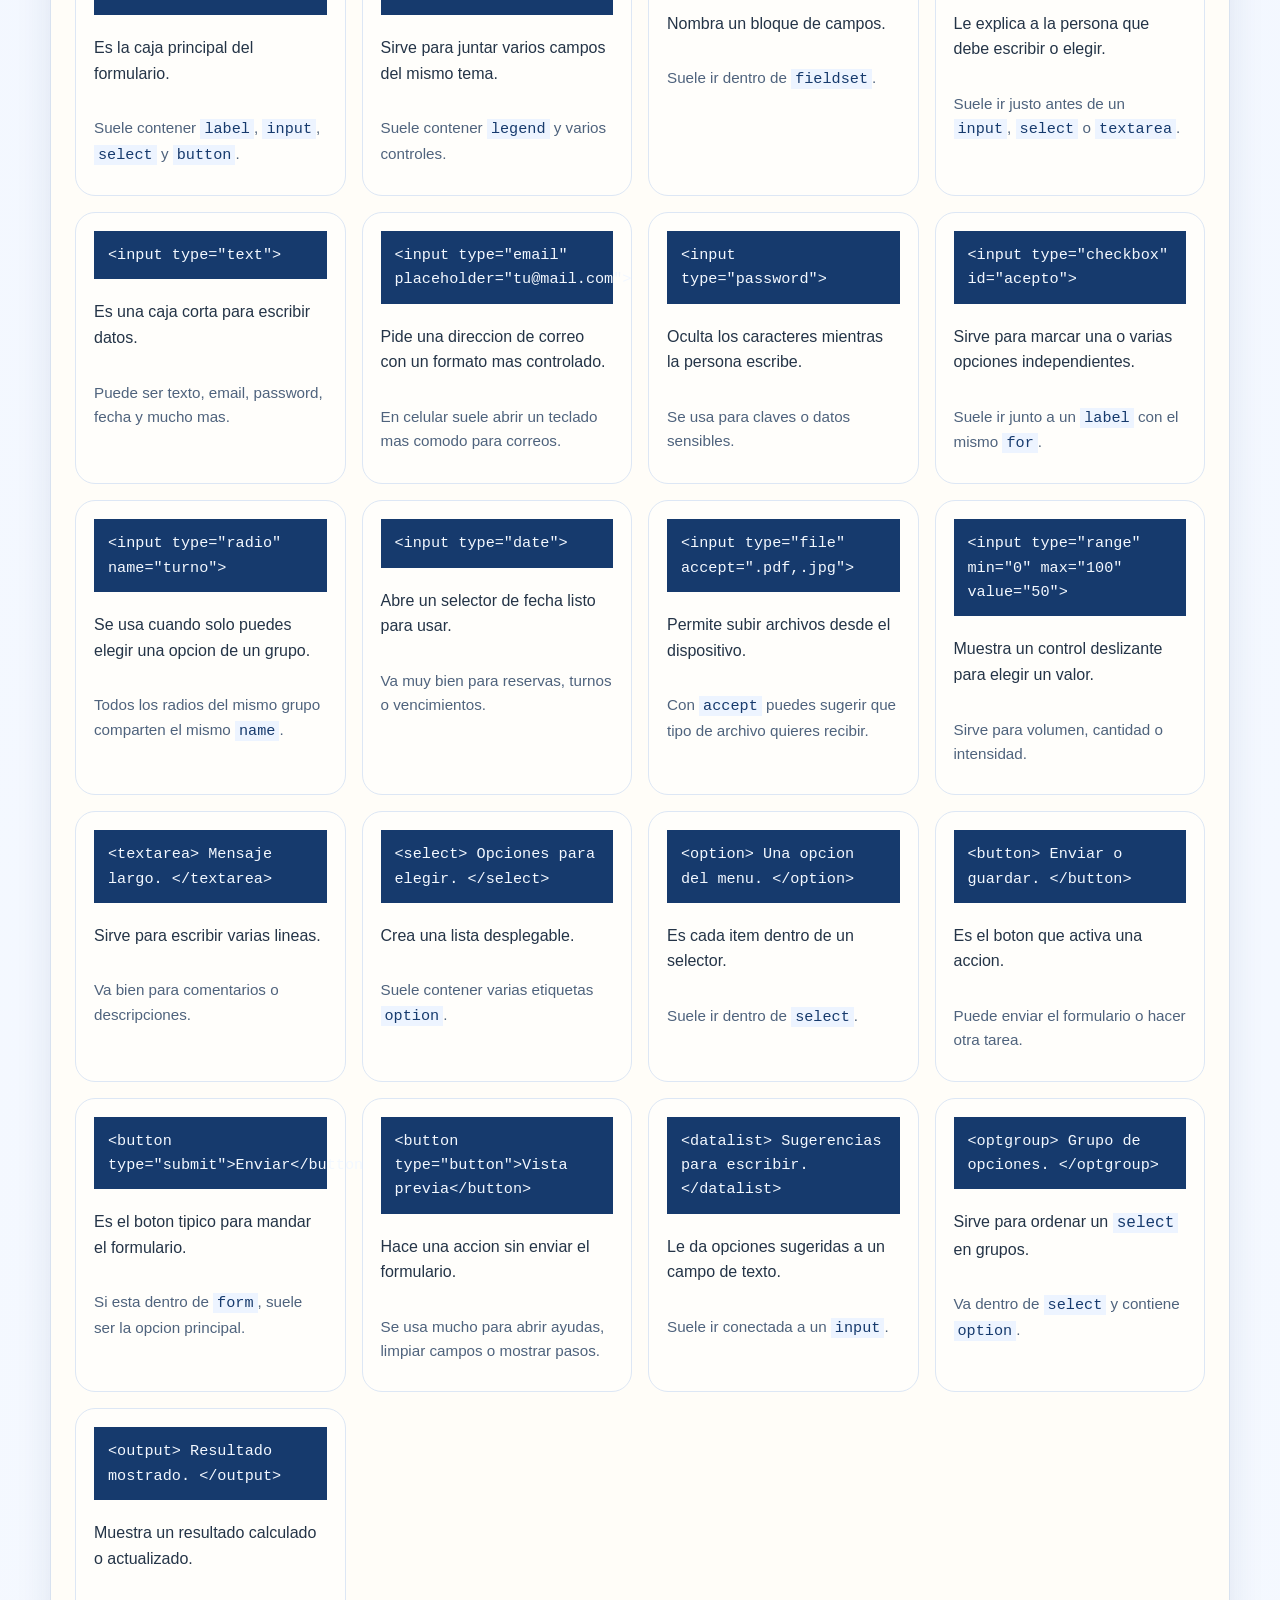
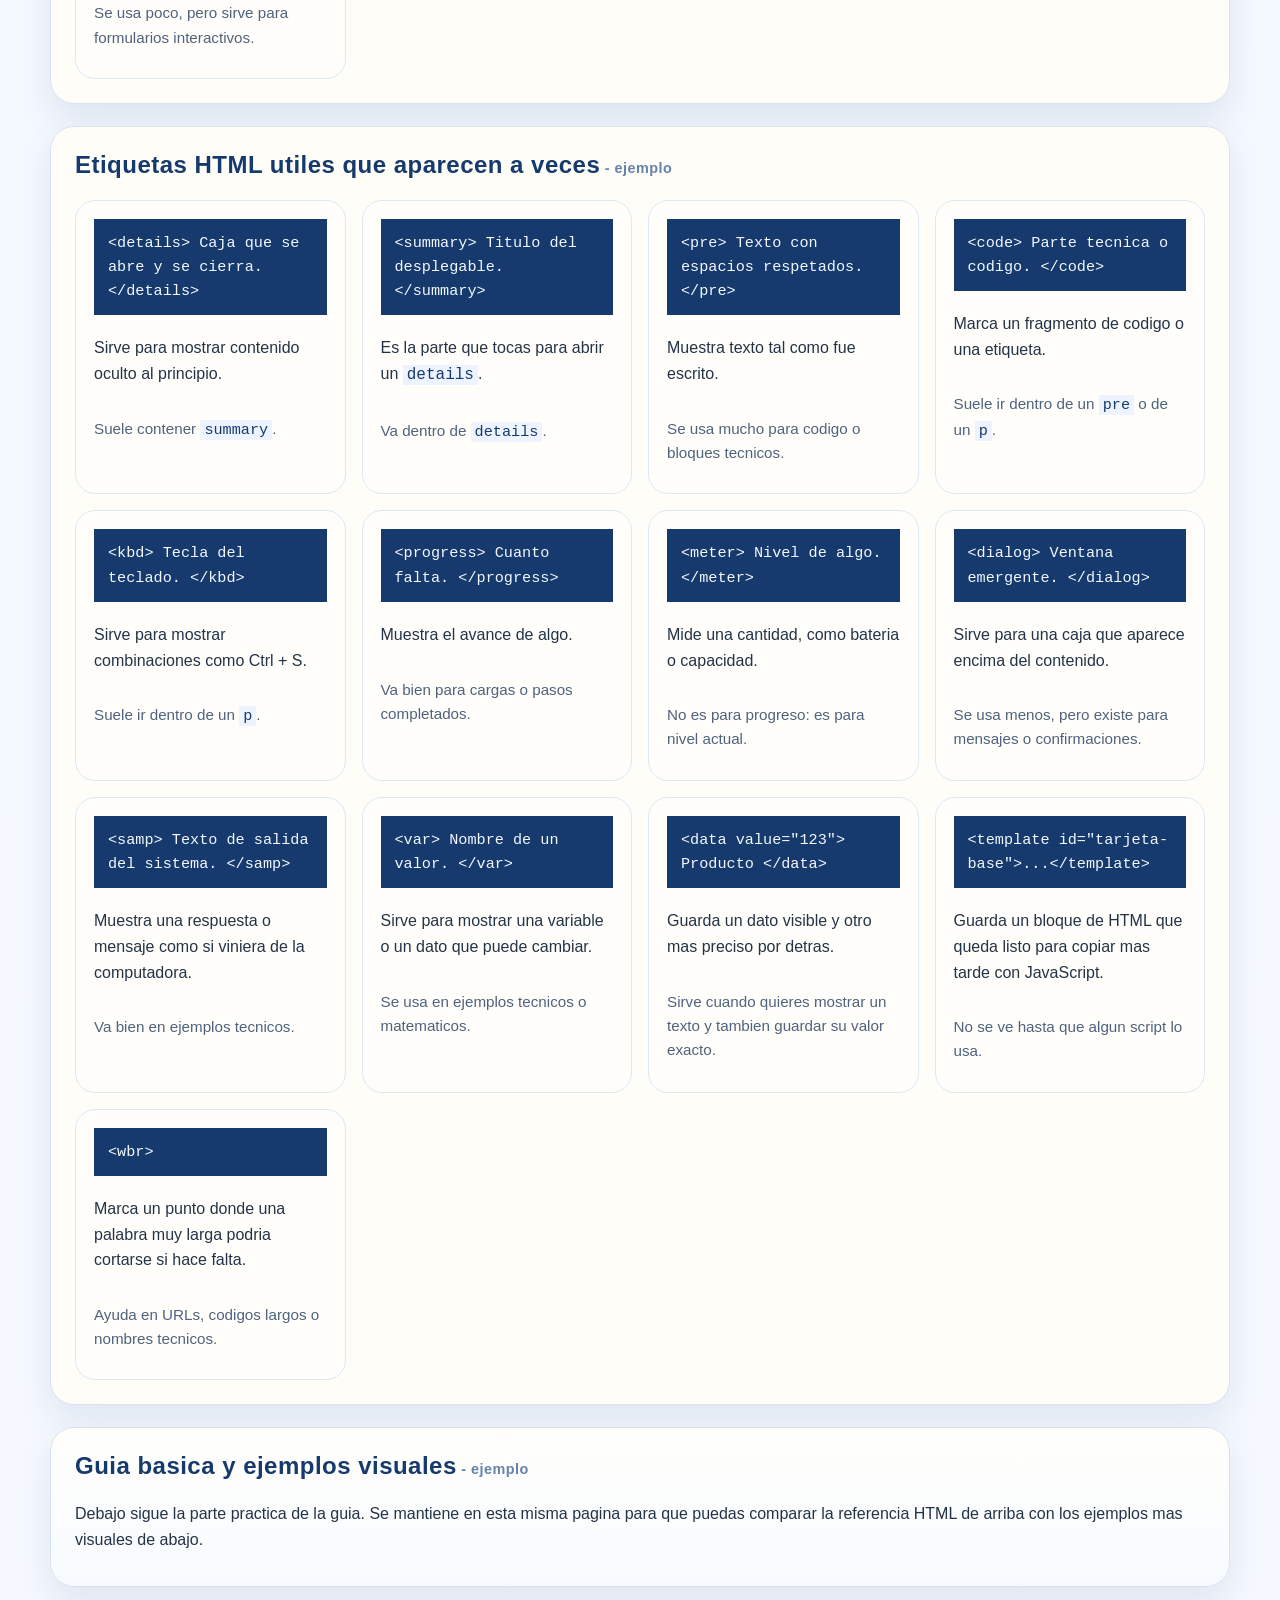
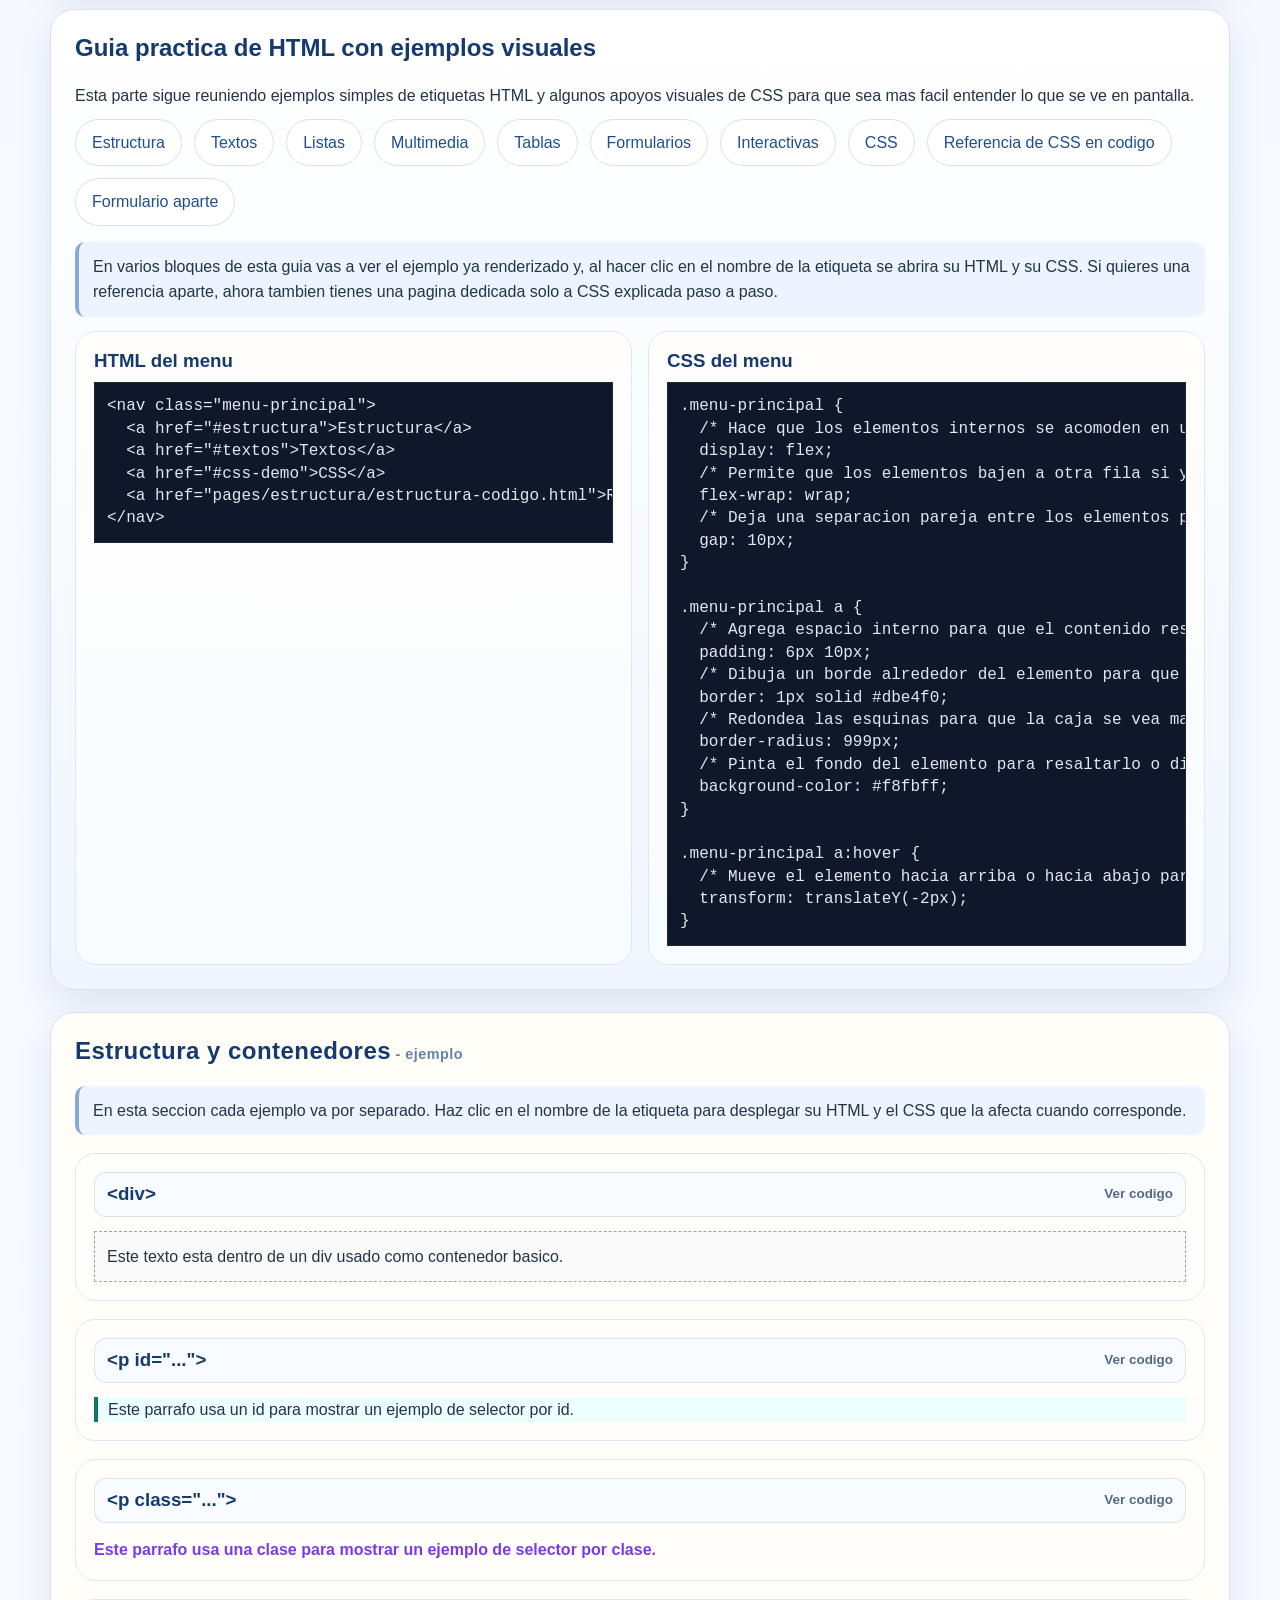
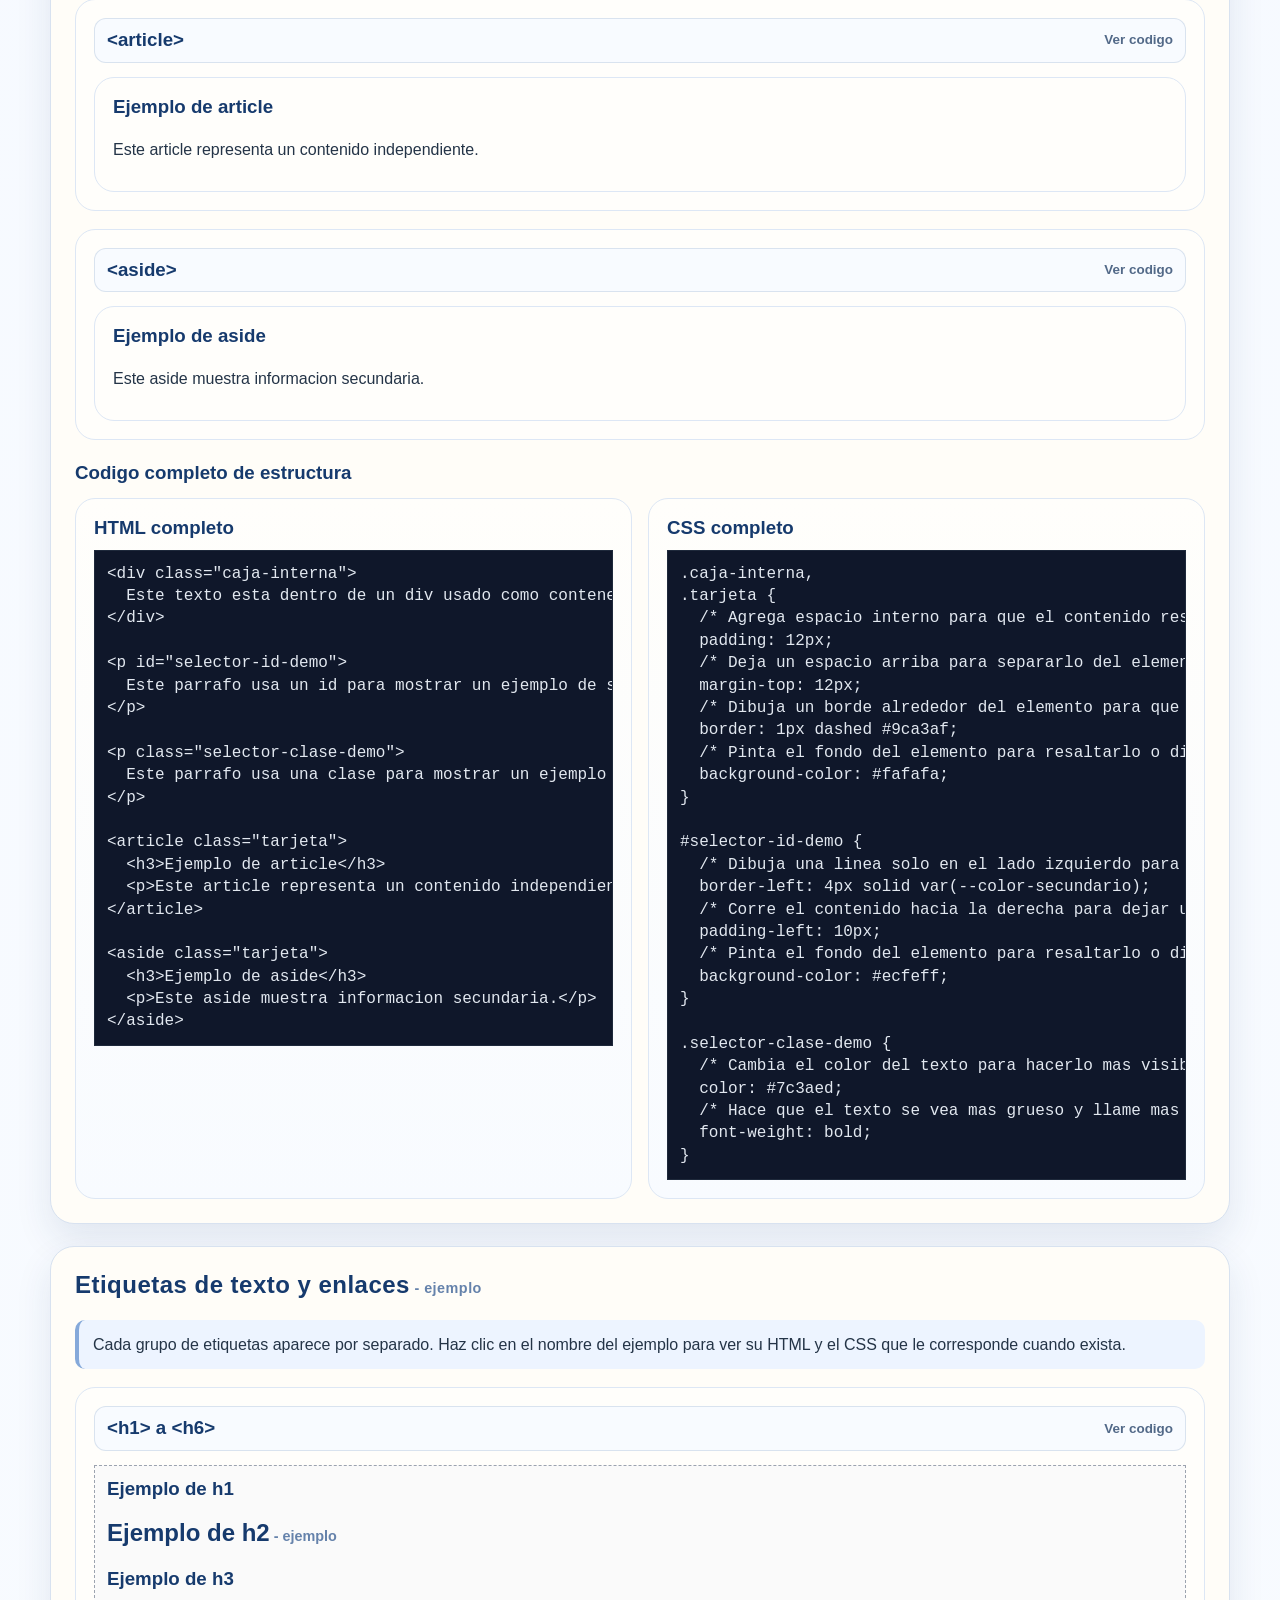
==== commit be8c19f7: "reoganización de la web y agregado de ejemplos y aplicaciones del CSS" ====
--- a/index.html
+++ b/index.html
@@ -1,75 +1,1252 @@
 ﻿<!doctype html>
 <html lang="es">
   <head>
-    <!--
-      <!doctype html>
-      Que es: indica que el documento usa HTML5.
-      Como funciona: se escribe una sola vez al principio del archivo.
-      Para que sirve: ayuda al navegador a interpretar bien la pagina.
-      Ejemplo real: lo usarias al crear la pagina principal de una tienda, un portfolio o una pagina de un local de ropa.
-    -->
     <meta charset="UTF-8" />
-    <!--
-      <meta charset>
-      Que es: define la codificacion de caracteres.
-      Como funciona: le dice al navegador como leer letras y simbolos.
-      Para que sirve: evitar errores con acentos y caracteres especiales.
-      Ejemplo real: sirve para que palabras como "musica", "direccion" o "seccion" no se rompan en la web.
-    -->
     <meta name="viewport" content="width=device-width, initial-scale=1.0" />
-    <!--
-      <meta name="viewport">
-      Que es: configura la vista en dispositivos moviles.
-      Como funciona: adapta el ancho al tamaÃ±o del dispositivo.
-      Para que sirve: mejorar la visualizacion responsive.
-      Ejemplo real: hace que una pagina de un kiosco o una peluqueria se vea bien en celular.
-    -->
-    <title>Guia Basica de HTML y CSS</title>
-    <!--
-      <title>
-      Que es: el titulo de la pestaÃ±a del navegador.
-      Como funciona: muestra texto arriba del navegador.
-      Para que sirve: identificar la pagina.
-      Ejemplo real: podria decir "Tienda de Ropa", "Menu de Cafeteria" o "Portfolio de Juan".
-    -->
+    <title>Guia de HTML y ejemplos visuales</title>
     <link rel="stylesheet" href="css/index.css" />
-    <!--
-      <link>
-      Que es: conecta la pagina con un archivo externo.
-      Como funciona: en este caso carga una hoja de estilos CSS.
-      Para que sirve: separar HTML de CSS.
-      Ejemplo real: te deja tener la estructura de una pagina de restaurante en HTML y el diseno en otro archivo.
-    -->
+    <link rel="stylesheet" href="css/html-referencia.css" />
   </head>
   <body>
-    <!--
-      <body>
-      Que es: la parte visible del documento.
-      Como funciona: aqui van textos, imagenes, tablas, formularios y mas.
-      Para que sirve: mostrar contenido al usuario.
-      Ejemplo real: todo lo que ves en una web de una libreria o de una zapateria vive dentro del body.
-    -->
-    <noscript> Este mensaje aparece si JavaScript esta desactivado. </noscript>
-    <!--
-      <noscript>
-      Que es: contenido alternativo para cuando no hay JavaScript.
-      Como funciona: el navegador lo muestra solo en ese caso.
-      Para que sirve: dar avisos o instrucciones extra.
-      Ejemplo real: podrias avisar "Activa JavaScript para ver el carrito de compras" en una tienda online.
-    -->
-
-    <header class="bloque introduccion" id="inicio">
-      <!--
+    <noscript>Este mensaje aparece si JavaScript esta desactivado.</noscript>
+    <div class="pagina-html">
+      <header class="hero-html" id="inicio-html">
+        <p class="etiqueta-superior-html">Guia principal de HTML</p>
+        <h1>Referencia de HTML y guia basica en una sola pagina</h1>
+        <p>
+          Aqui ahora vive toda la referencia de etiquetas HTML. Mas abajo queda
+          la guia practica con ejemplos renderizados para seguir practicando sin
+          salir de la misma pagina.
+        </p>
+        <div class="acciones-html">
+          <a href="#idea-html">Ir a la referencia HTML</a>
+          <a href="#guia-practica">Ir a la guia practica</a>
+          <a href="pages/estructura/estructura-codigo.html">Abrir la referencia de CSS</a>
+          <a href="pages/formularios/formulario.html">Abrir el formulario aparte</a>
+        </div>
+      </header>
+
+      <nav class="indice-html" aria-label="Indice de HTML">
+        <div class="indice-enlaces">
+          <a href="#idea-html">Idea HTML</a>
+          <a href="#base-html">Base</a>
+          <a href="#estructura-html">Estructura</a>
+          <a href="#texto-html">Texto</a>
+          <a href="#listas-html">Listas</a>
+          <a href="#multimedia-html">Multimedia</a>
+          <a href="#tablas-html">Tablas</a>
+          <a href="#formularios-html">Formularios</a>
+          <a href="#extras-html">Extras</a>
+          <a href="#guia-practica">Practica</a>
+        </div>
+      </nav>
+
+      <main>
+        <section class="bloque bloque-html-intro">
+          <h2>Como usar esta pagina</h2>
+          <div class="tarjetas">
+            <article class="tarjeta">
+              <h3>Primero la referencia</h3>
+              <p>
+                Arriba tienes la parte ordenada por tipos de etiquetas HTML,
+                ideal para buscar rapido una base, un formulario o una etiqueta
+                puntual.
+              </p>
+            </article>
+            <article class="tarjeta">
+              <h3>Despues la practica</h3>
+              <p>
+                Al final de la pagina sigue la guia basica con ejemplos visibles
+                y bloques de codigo para practicar de una forma mas concreta.
+              </p>
+            </article>
+            <article class="tarjeta">
+              <h3>CSS por separado</h3>
+              <p>
+                La referencia de CSS ahora quedo en una pagina aparte para que
+                HTML y CSS no se mezclen y sea mas facil estudiar cada cosa.
+              </p>
+            </article>
+          </div>
+        </section>
+<section class="bloque" id="idea-html">
+          <h2>Idea rapida para recordar HTML</h2>
+          <div class="tarjetas">
+            <article class="tarjeta">
+              <p>
+                Si HTML es el esqueleto de la pagina, sus etiquetas son las
+                piezas que ordenan cada parte. Con muy pocas etiquetas ya puedes
+                armar titulos, textos, listas, imagenes, tablas y formularios.
+              </p>
+            </article>
+            <article class="tarjeta">
+              <p>
+                Si quieres ver la estructura completa explicada de forma simple,
+                recorre estas fichas: estan separadas por base, estructura,
+                texto, listas, multimedia, tablas, formularios y extras.
+              </p>
+            </article>
+          </div>
+        </section>
+
+        <section class="bloque" id="base-html">
+          <h2>Base del documento HTML</h2>
+          <div class="referencia-grid">
+            <article class="referencia-card">
+              <p class="tag-ejemplo">&lt;!doctype html&gt;</p>
+              <p>Le avisa al navegador que el archivo usa HTML moderno.</p>
+              <p class="detalle">Va siempre arriba de todo.</p>
+            </article>
+            <article class="referencia-card">
+              <p class="tag-ejemplo">
+                &lt;html&gt; Todo el sitio vive aqui. &lt;/html&gt;
+              </p>
+              <p>Es la caja mas grande de la pagina.</p>
+              <p class="detalle">
+                Adentro suelen ir <code>head</code> y <code>body</code>.
+              </p>
+            </article>
+            <article class="referencia-card">
+              <p class="tag-ejemplo">
+                &lt;head&gt; Configuracion del archivo. &lt;/head&gt;
+              </p>
+              <p>
+                Guarda datos que ayudan a la pagina, pero casi nunca se ven.
+              </p>
+              <p class="detalle">
+                Suele contener <code>meta</code>, <code>title</code> y
+                <code>link</code>.
+              </p>
+            </article>
+            <article class="referencia-card">
+              <p class="tag-ejemplo">&lt;meta charset="UTF-8"&gt;</p>
+              <p>Ayuda a que letras y simbolos se vean bien.</p>
+              <p class="detalle">No suele llevar cierre.</p>
+            </article>
+            <article class="referencia-card">
+              <p class="tag-ejemplo">
+                &lt;meta name="viewport" content="width=device-width,
+                initial-scale=1.0"&gt;
+              </p>
+              <p>Hace que la pagina se adapte mejor al celular.</p>
+              <p class="detalle">Tambien va dentro de <code>head</code>.</p>
+            </article>
+            <article class="referencia-card">
+              <p class="tag-ejemplo">
+                &lt;meta name="description" content="Resumen corto de la
+                pagina"&gt;
+              </p>
+              <p>
+                Resume de que trata el sitio para buscadores y vistas previas.
+              </p>
+              <p class="detalle">
+                Tambien vive dentro de <code>head</code> y no lleva cierre.
+              </p>
+            </article>
+            <article class="referencia-card">
+              <p class="tag-ejemplo">
+                &lt;meta name="author" content="Tu nombre"&gt;
+              </p>
+              <p>Guarda el nombre de quien creo la pagina o el documento.</p>
+              <p class="detalle">
+                Es otro dato informativo que suele ir en <code>head</code>.
+              </p>
+            </article>
+            <article class="referencia-card">
+              <p class="tag-ejemplo">
+                &lt;title&gt;Nombre de la pestana&lt;/title&gt;
+              </p>
+              <p>
+                Es el titulo que aparece arriba en la pestana del navegador.
+              </p>
+              <p class="detalle">Va dentro de <code>head</code>.</p>
+            </article>
+            <article class="referencia-card">
+              <p class="tag-ejemplo">
+                &lt;link rel="stylesheet" href="estilos.css"&gt;
+              </p>
+              <p>Conecta tu HTML con un archivo CSS.</p>
+              <p class="detalle">
+                Suele ir dentro de <code>head</code> y no necesita cierre.
+              </p>
+            </article>
+            <article class="referencia-card">
+              <p class="tag-ejemplo">
+                &lt;style&gt; Reglas CSS cortas. &lt;/style&gt;
+              </p>
+              <p>Sirve para escribir CSS directamente dentro del HTML.</p>
+              <p class="detalle">
+                Se usa poco en proyectos ordenados, porque normalmente el CSS va
+                en otro archivo.
+              </p>
+            </article>
+            <article class="referencia-card">
+              <p class="tag-ejemplo">
+                &lt;script&gt; Codigo de interaccion. &lt;/script&gt;
+              </p>
+              <p>Se usa para agregar acciones o comportamiento a la pagina.</p>
+              <p class="detalle">
+                Suele ir al final de <code>body</code> o dentro de
+                <code>head</code>.
+              </p>
+            </article>
+            <article class="referencia-card">
+              <p class="tag-ejemplo">
+                &lt;base href="https://ejemplo.com/"&gt;
+              </p>
+              <p>Le da una ruta base a todos los enlaces del documento.</p>
+              <p class="detalle">
+                Se usa poco, pero vive dentro de <code>head</code>.
+              </p>
+            </article>
+            <article class="referencia-card">
+              <p class="tag-ejemplo">
+                &lt;body&gt; Todo lo que si se ve. &lt;/body&gt;
+              </p>
+              <p>Guarda el contenido visible de la pagina.</p>
+              <p class="detalle">
+                Aqui viven titulos, textos, imagenes, listas y formularios.
+              </p>
+            </article>
+            <article class="referencia-card">
+              <p class="tag-ejemplo">
+                &lt;noscript&gt; Mensaje si no hay JavaScript. &lt;/noscript&gt;
+              </p>
+              <p>
+                Muestra un aviso cuando cierta parte interactiva no funciona.
+              </p>
+              <p class="detalle">
+                Se usa a veces para dar una aclaracion extra.
+              </p>
+            </article>
+            <article class="referencia-card">
+              <p class="tag-ejemplo">
+                &lt;!-- Este es un comentario en HTML --&gt;
+              </p>
+              <p>
+                Sirve para dejar notas dentro del archivo sin mostrarlas en
+                pantalla.
+              </p>
+              <p class="detalle">
+                Es util para explicar bloques o recordar tareas pendientes.
+              </p>
+            </article>
+          </div>
+        </section>
+
+        <section class="bloque" id="estructura-html">
+          <h2>Estructura y contenedores HTML</h2>
+          <div class="referencia-grid">
+            <article class="referencia-card">
+              <p class="tag-ejemplo">
+                &lt;header&gt; Logo, titulo o menu. &lt;/header&gt;
+              </p>
+              <p>Es la parte de arriba de una pagina o de una seccion.</p>
+              <p class="detalle">
+                Suele contener <code>h1</code>, <code>nav</code> o un logo.
+              </p>
+            </article>
+            <article class="referencia-card">
+              <p class="tag-ejemplo">
+                &lt;nav&gt; Enlaces importantes. &lt;/nav&gt;
+              </p>
+              <p>Agrupa links de navegacion.</p>
+              <p class="detalle">Suele llevar varios <code>a</code> adentro.</p>
+            </article>
+            <article class="referencia-card">
+              <p class="tag-ejemplo">
+                &lt;search&gt;&lt;form&gt;...&lt;/form&gt;&lt;/search&gt;
+              </p>
+              <p>
+                Marca un bloque pensado para buscar contenido dentro de una
+                pagina.
+              </p>
+              <p class="detalle">
+                Suele envolver un <code>form</code> con un
+                <code>input type="search"</code>.
+              </p>
+            </article>
+            <article class="referencia-card">
+              <p class="tag-ejemplo">
+                &lt;main&gt; Contenido principal. &lt;/main&gt;
+              </p>
+              <p>Guarda lo mas importante de la pagina.</p>
+              <p class="detalle">
+                Suele envolver <code>section</code>, <code>article</code> y
+                <code>div</code>.
+              </p>
+            </article>
+            <article class="referencia-card">
+              <p class="tag-ejemplo">
+                &lt;section&gt; Un tema de la pagina. &lt;/section&gt;
+              </p>
+              <p>Sirve para separar grandes bloques por tema.</p>
+              <p class="detalle">
+                Dentro pueden ir titulos, textos, listas o tarjetas.
+              </p>
+            </article>
+            <article class="referencia-card">
+              <p class="tag-ejemplo">
+                &lt;article&gt; Una pieza con sentido propio. &lt;/article&gt;
+              </p>
+              <p>
+                Se usa para noticias, posts o tarjetas que podrian vivir solas.
+              </p>
+              <p class="detalle">
+                Suele ir dentro de una <code>section</code>.
+              </p>
+            </article>
+            <article class="referencia-card">
+              <p class="tag-ejemplo">
+                &lt;aside&gt; Informacion secundaria. &lt;/aside&gt;
+              </p>
+              <p>Sirve para tips, avisos o contenido lateral.</p>
+              <p class="detalle">Suele acompanar a un bloque principal.</p>
+            </article>
+            <article class="referencia-card">
+              <p class="tag-ejemplo">
+                &lt;footer&gt; Cierre del bloque o del sitio. &lt;/footer&gt;
+              </p>
+              <p>Es la parte final donde suelen ir datos extra o contacto.</p>
+              <p class="detalle">
+                Puede estar al final de la pagina o de una tarjeta.
+              </p>
+            </article>
+            <article class="referencia-card">
+              <p class="tag-ejemplo">
+                &lt;div&gt; Suele envolver sections, listas o tarjetas.
+                &lt;/div&gt;
+              </p>
+              <p>Es una caja general para agrupar contenido.</p>
+              <p class="detalle">
+                Se usa cuando necesitas ordenar cosas sin darles un significado
+                especial.
+              </p>
+            </article>
+            <article class="referencia-card">
+              <p class="tag-ejemplo">
+                &lt;span&gt; Una parte pequena del texto. &lt;/span&gt;
+              </p>
+              <p>
+                Sirve para marcar una palabra o pedazo corto dentro de una
+                frase.
+              </p>
+              <p class="detalle">
+                Suele ir dentro de <code>p</code>, <code>h1</code> o
+                <code>button</code>.
+              </p>
+            </article>
+            <article class="referencia-card">
+              <p class="tag-ejemplo">
+                &lt;address&gt; Datos de contacto. &lt;/address&gt;
+              </p>
+              <p>
+                Sirve para mostrar direccion, mail, telefono o informacion de
+                contacto.
+              </p>
+              <p class="detalle">
+                Suele ir en un <code>footer</code> o en una seccion de contacto.
+              </p>
+            </article>
+          </div>
+        </section>
+
+        <section class="bloque" id="texto-html">
+          <h2>Texto y titulos HTML</h2>
+          <div class="referencia-grid">
+            <article class="referencia-card">
+              <p class="tag-ejemplo">
+                &lt;h1&gt; Titulo principal. &lt;/h1&gt;
+              </p>
+              <p>Es el titulo mas importante de la pagina.</p>
+              <p class="detalle">
+                Despues vienen <code>h2</code>, <code>h3</code> y asi hasta
+                <code>h6</code>.
+              </p>
+            </article>
+            <article class="referencia-card">
+              <p class="tag-ejemplo">
+                &lt;h2&gt; Subtitulo del tema. &lt;/h2&gt;
+              </p>
+              <p>Se usa para dividir el contenido en partes grandes.</p>
+              <p class="detalle">
+                Suele ir dentro de una <code>section</code>.
+              </p>
+            </article>
+            <article class="referencia-card">
+              <p class="tag-ejemplo">
+                &lt;h3&gt; Titulo interno de un bloque. &lt;/h3&gt;
+              </p>
+              <p>
+                Sirve para subtitulos mas pequenos dentro de una misma seccion.
+              </p>
+              <p class="detalle">
+                Despues de <code>h2</code> suele venir <code>h3</code> si el
+                tema sigue bajando de nivel.
+              </p>
+            </article>
+            <article class="referencia-card">
+              <p class="tag-ejemplo">
+                &lt;h4&gt;, &lt;h5&gt; y &lt;h6&gt; Titulos cada vez mas chicos.
+              </p>
+              <p>
+                Cierran la jerarquia de titulos cuando necesitas varios niveles.
+              </p>
+              <p class="detalle">
+                Conviene usarlos en orden, sin saltarte niveles si quieres
+                mantener la estructura clara.
+              </p>
+            </article>
+            <article class="referencia-card">
+              <p class="tag-ejemplo">
+                &lt;p&gt; Texto comun de explicacion. &lt;/p&gt;
+              </p>
+              <p>Guarda un parrafo normal.</p>
+              <p class="detalle">
+                Suele ir debajo de titulos o dentro de tarjetas.
+              </p>
+            </article>
+            <article class="referencia-card">
+              <p class="tag-ejemplo">
+                &lt;strong&gt; Esto es muy importante. &lt;/strong&gt;
+              </p>
+              <p>Resalta una parte importante del texto.</p>
+              <p class="detalle">Suele ir dentro de un <code>p</code>.</p>
+            </article>
+            <article class="referencia-card">
+              <p class="tag-ejemplo">
+                &lt;em&gt; Esto merece enfasis. &lt;/em&gt;
+              </p>
+              <p>Da enfasis a una palabra o parte de la frase.</p>
+              <p class="detalle">
+                Tambien suele ir dentro de un <code>p</code>.
+              </p>
+            </article>
+            <article class="referencia-card">
+              <p class="tag-ejemplo">
+                &lt;small&gt; Aclaracion corta. &lt;/small&gt;
+              </p>
+              <p>Sirve para notas pequenas o texto secundario.</p>
+              <p class="detalle">
+                Suele acompanar precios, fechas o advertencias.
+              </p>
+            </article>
+            <article class="referencia-card">
+              <p class="tag-ejemplo">
+                &lt;mark&gt; Texto resaltado. &lt;/mark&gt;
+              </p>
+              <p>Pinta una parte del texto como si la subrayaras con color.</p>
+              <p class="detalle">Va muy bien dentro de un <code>p</code>.</p>
+            </article>
+            <article class="referencia-card">
+              <p class="tag-ejemplo">
+                &lt;abbr title="Explicacion de la sigla"&gt;Sigla&lt;/abbr&gt;
+              </p>
+              <p>Sirve para siglas o abreviaturas.</p>
+              <p class="detalle">
+                El titulo suele explicar el significado completo.
+              </p>
+            </article>
+            <article class="referencia-card">
+              <p class="tag-ejemplo">&lt;time&gt; 20 de abril &lt;/time&gt;</p>
+              <p>Guarda una fecha u hora.</p>
+              <p class="detalle">
+                Suele ir dentro de un <code>p</code> o una tarjeta.
+              </p>
+            </article>
+            <article class="referencia-card">
+              <p class="tag-ejemplo">
+                &lt;blockquote&gt; Una cita larga. &lt;/blockquote&gt;
+              </p>
+              <p>Se usa para frases destacadas o testimonios.</p>
+              <p class="detalle">Suele ir acompanada por <code>cite</code>.</p>
+            </article>
+            <article class="referencia-card">
+              <p class="tag-ejemplo">
+                &lt;cite&gt; Fuente de la cita. &lt;/cite&gt;
+              </p>
+              <p>Nombra la obra, persona o lugar de donde sale una cita.</p>
+              <p class="detalle">
+                Suele ir cerca de un <code>blockquote</code>.
+              </p>
+            </article>
+            <article class="referencia-card">
+              <p class="tag-ejemplo">&lt;br&gt;</p>
+              <p>Hace un salto de linea corto.</p>
+              <p class="detalle">No suele llevar cierre.</p>
+            </article>
+            <article class="referencia-card">
+              <p class="tag-ejemplo">&lt;hr&gt;</p>
+              <p>Marca una separacion entre temas.</p>
+              <p class="detalle">
+                Se usa para cortar visualmente un bloque del siguiente.
+              </p>
+            </article>
+            <article class="referencia-card">
+              <p class="tag-ejemplo">&lt;sup&gt; Texto arriba. &lt;/sup&gt;</p>
+              <p>Sube un texto pequeno.</p>
+              <p class="detalle">Sirve en potencias o notas.</p>
+            </article>
+            <article class="referencia-card">
+              <p class="tag-ejemplo">&lt;sub&gt; Texto abajo. &lt;/sub&gt;</p>
+              <p>Baja un texto pequeno.</p>
+              <p class="detalle">Sirve en formulas como H<sub>2</sub>O.</p>
+            </article>
+            <article class="referencia-card">
+              <p class="tag-ejemplo">
+                &lt;b&gt; Texto destacado visualmente. &lt;/b&gt;
+              </p>
+              <p>Hace que una parte del texto se vea mas fuerte.</p>
+              <p class="detalle">
+                Se parece a <code>strong</code>, pero suele usarse mas por
+                apariencia que por importancia.
+              </p>
+            </article>
+            <article class="referencia-card">
+              <p class="tag-ejemplo">
+                &lt;i&gt; Texto con tono distinto. &lt;/i&gt;
+              </p>
+              <p>
+                Sirve para palabras extranjeras, nombres especiales o tonos
+                diferentes.
+              </p>
+              <p class="detalle">
+                Se parece a <code>em</code>, pero no siempre significa enfasis.
+              </p>
+            </article>
+            <article class="referencia-card">
+              <p class="tag-ejemplo">&lt;u&gt; Texto subrayado. &lt;/u&gt;</p>
+              <p>Subraya una parte del texto.</p>
+              <p class="detalle">
+                Conviene usarlo con cuidado para no confundirlo con un enlace.
+              </p>
+            </article>
+            <article class="referencia-card">
+              <p class="tag-ejemplo">
+                &lt;del&gt; Texto eliminado. &lt;/del&gt;
+              </p>
+              <p>Muestra algo que ya no vale o fue quitado.</p>
+              <p class="detalle">
+                Va bien para precios viejos o cambios en un texto.
+              </p>
+            </article>
+            <article class="referencia-card">
+              <p class="tag-ejemplo">
+                &lt;ins&gt; Texto agregado. &lt;/ins&gt;
+              </p>
+              <p>Marca una parte nueva que fue agregada.</p>
+              <p class="detalle">A veces se usa junto con <code>del</code>.</p>
+            </article>
+            <article class="referencia-card">
+              <p class="tag-ejemplo">&lt;q&gt; Una cita corta. &lt;/q&gt;</p>
+              <p>Sirve para citas breves dentro de una frase.</p>
+              <p class="detalle">
+                Se usa cuando no hace falta un <code>blockquote</code> completo.
+              </p>
+            </article>
+            <article class="referencia-card">
+              <p class="tag-ejemplo">
+                &lt;data value="sku-204"&gt;Teclado&lt;/data&gt;
+              </p>
+              <p>
+                Muestra un texto normal pero guarda un valor exacto por detras.
+              </p>
+              <p class="detalle">
+                Es util cuando quieres ver una palabra y tambien conservar un
+                codigo o numero preciso.
+              </p>
+            </article>
+            <article class="referencia-card">
+              <p class="tag-ejemplo">&lt;dfn&gt;Variable&lt;/dfn&gt;</p>
+              <p>Marca la palabra que estas definiendo por primera vez.</p>
+              <p class="detalle">
+                Suele ir en textos explicativos o apuntes tecnicos.
+              </p>
+            </article>
+            <article class="referencia-card">
+              <p class="tag-ejemplo">
+                &lt;ruby&gt;HTML&lt;rt&gt;marcado&lt;/rt&gt;&lt;/ruby&gt;
+              </p>
+              <p>
+                Agrega una aclaracion pequena arriba o al costado de una
+                palabra.
+              </p>
+              <p class="detalle">
+                Se usa mucho en idiomas orientales, pero tambien sirve como
+                ejemplo de texto anotado.
+              </p>
+            </article>
+            <article class="referencia-card">
+              <p class="tag-ejemplo">
+                &lt;s&gt; Texto que ya no aplica. &lt;/s&gt;
+              </p>
+              <p>Tacha una parte del texto.</p>
+              <p class="detalle">Es muy comun en ofertas o contenido viejo.</p>
+            </article>
+            <article class="referencia-card">
+              <p class="tag-ejemplo">&lt;bdi&gt; Texto aislado. &lt;/bdi&gt;</p>
+              <p>
+                Ayuda cuando mezclas textos que pueden ir en distinto sentido.
+              </p>
+              <p class="detalle">
+                Se usa poco, pero sirve para nombres o palabras en otros
+                idiomas.
+              </p>
+            </article>
+            <article class="referencia-card">
+              <p class="tag-ejemplo">
+                &lt;bdo dir="rtl"&gt; Texto invertido. &lt;/bdo&gt;
+              </p>
+              <p>Fuerza la direccion del texto.</p>
+              <p class="detalle">
+                Se usa sobre todo en idiomas que no se escriben de izquierda a
+                derecha.
+              </p>
+            </article>
+          </div>
+        </section>
+
+        <section class="bloque" id="listas-html">
+          <h2>Listas y enlaces</h2>
+          <div class="referencia-grid">
+            <article class="referencia-card">
+              <p class="tag-ejemplo">&lt;a&gt; Ir a otra pagina. &lt;/a&gt;</p>
+              <p>Crea un enlace.</p>
+              <p class="detalle">
+                Puede llevar a otra pagina, a una seccion o a un archivo.
+              </p>
+            </article>
+            <article class="referencia-card">
+              <p class="tag-ejemplo">
+                &lt;a href="mailto:hola@ejemplo.com"&gt;Enviar mail&lt;/a&gt;
+              </p>
+              <p>Abre el programa de correo con la direccion ya preparada.</p>
+              <p class="detalle">Sirve mucho en paginas de contacto.</p>
+            </article>
+            <article class="referencia-card">
+              <p class="tag-ejemplo">
+                &lt;a href="tel:+5491112345678"&gt;Llamar&lt;/a&gt;
+              </p>
+              <p>Permite iniciar una llamada desde el celular con un toque.</p>
+              <p class="detalle">
+                En escritorio puede abrir una app de llamadas si existe.
+              </p>
+            </article>
+            <article class="referencia-card">
+              <p class="tag-ejemplo">
+                &lt;ul&gt; Suele contener varios li. &lt;/ul&gt;
+              </p>
+              <p>Es una lista desordenada, o sea, con vinetas.</p>
+              <p class="detalle">
+                Suele ir dentro de un <code>div</code> o una
+                <code>section</code>.
+              </p>
+            </article>
+            <article class="referencia-card">
+              <p class="tag-ejemplo">
+                &lt;ol&gt; Suele contener varios li numerados. &lt;/ol&gt;
+              </p>
+              <p>Es una lista ordenada.</p>
+              <p class="detalle">Va bien para pasos o instrucciones.</p>
+            </article>
+            <article class="referencia-card">
+              <p class="tag-ejemplo">
+                &lt;li&gt; Un punto de la lista. &lt;/li&gt;
+              </p>
+              <p>Es cada elemento individual de una lista.</p>
+              <p class="detalle">
+                Suele ir dentro de <code>ul</code> o <code>ol</code>.
+              </p>
+            </article>
+            <article class="referencia-card">
+              <p class="tag-ejemplo">
+                &lt;dl&gt; Terminos con su explicacion. &lt;/dl&gt;
+              </p>
+              <p>Es una lista especial para definiciones.</p>
+              <p class="detalle">
+                Suele contener <code>dt</code> y <code>dd</code>.
+              </p>
+            </article>
+            <article class="referencia-card">
+              <p class="tag-ejemplo">
+                &lt;dt&gt; Palabra a explicar. &lt;/dt&gt;
+              </p>
+              <p>
+                Es el termino principal dentro de una lista de definiciones.
+              </p>
+              <p class="detalle">Suele ir antes de <code>dd</code>.</p>
+            </article>
+            <article class="referencia-card">
+              <p class="tag-ejemplo">
+                &lt;dd&gt; Explicacion de esa palabra. &lt;/dd&gt;
+              </p>
+              <p>Da el significado o la descripcion del termino.</p>
+              <p class="detalle">Suele ir debajo de un <code>dt</code>.</p>
+            </article>
+            <article class="referencia-card">
+              <p class="tag-ejemplo">
+                &lt;menu&gt; Grupo de opciones. &lt;/menu&gt;
+              </p>
+              <p>Es otra forma de agrupar opciones o acciones.</p>
+              <p class="detalle">
+                Se usa menos que <code>ul</code>, pero existe.
+              </p>
+            </article>
+          </div>
+        </section>
+
+        <section class="bloque" id="multimedia-html">
+          <h2>Multimedia HTML</h2>
+          <div class="referencia-grid">
+            <article class="referencia-card">
+              <p class="tag-ejemplo">
+                &lt;img src="foto.jpg" alt="descripcion"&gt;
+              </p>
+              <p>Muestra una imagen.</p>
+              <p class="detalle">
+                Suele ir dentro de <code>div</code>, <code>figure</code> o
+                tarjetas.
+              </p>
+            </article>
+            <article class="referencia-card">
+              <p class="tag-ejemplo">
+                &lt;img src="producto.jpg" alt="Zapatilla blanca"
+                loading="lazy"&gt;
+              </p>
+              <p>
+                Carga una imagen comun, pero puede esperar un poco si todavia no
+                esta cerca de verse.
+              </p>
+              <p class="detalle">
+                Ese <code>loading="lazy"</code> ayuda a que la pagina sea mas
+                liviana.
+              </p>
+            </article>
+            <article class="referencia-card">
+              <p class="tag-ejemplo">
+                &lt;figure&gt; Imagen con contexto. &lt;/figure&gt;
+              </p>
+              <p>Junta una imagen o grafico con su texto de apoyo.</p>
+              <p class="detalle">
+                Suele contener <code>img</code> y <code>figcaption</code>.
+              </p>
+            </article>
+            <article class="referencia-card">
+              <p class="tag-ejemplo">
+                &lt;figcaption&gt; Explicacion de la imagen. &lt;/figcaption&gt;
+              </p>
+              <p>Describe lo que se ve en la imagen o video.</p>
+              <p class="detalle">Suele ir dentro de <code>figure</code>.</p>
+            </article>
+            <article class="referencia-card">
+              <p class="tag-ejemplo">
+                &lt;picture&gt; Varias versiones de una imagen. &lt;/picture&gt;
+              </p>
+              <p>
+                Sirve cuando quieres cargar una imagen distinta segun la
+                pantalla.
+              </p>
+              <p class="detalle">
+                Suele contener <code>source</code> e <code>img</code>.
+              </p>
+            </article>
+            <article class="referencia-card">
+              <p class="tag-ejemplo">
+                &lt;source src="archivo.mp4" type="video/mp4"&gt;
+              </p>
+              <p>Le dice al navegador que archivo debe usar.</p>
+              <p class="detalle">
+                Suele ir dentro de <code>audio</code>, <code>video</code> o
+                <code>picture</code>.
+              </p>
+            </article>
+            <article class="referencia-card">
+              <p class="tag-ejemplo">
+                &lt;audio&gt; Sonido para reproducir. &lt;/audio&gt;
+              </p>
+              <p>Sirve para musica, voz o efectos de audio.</p>
+              <p class="detalle">
+                Suele contener una o varias etiquetas <code>source</code>.
+              </p>
+            </article>
+            <article class="referencia-card">
+              <p class="tag-ejemplo">
+                &lt;video&gt; Video en la pagina. &lt;/video&gt;
+              </p>
+              <p>Muestra un video sin salir del sitio.</p>
+              <p class="detalle">Tambien suele contener <code>source</code>.</p>
+            </article>
+            <article class="referencia-card">
+              <p class="tag-ejemplo">
+                &lt;iframe&gt; Otra pagina adentro. &lt;/iframe&gt;
+              </p>
+              <p>Inserta un mapa, un formulario o un contenido externo.</p>
+              <p class="detalle">Se usa mucho para videos y mapas.</p>
+            </article>
+            <article class="referencia-card">
+              <p class="tag-ejemplo">
+                &lt;iframe src="mapa.html" loading="lazy"
+                title="Mapa"&gt;&lt;/iframe&gt;
+              </p>
+              <p>
+                Mete otro contenido dentro de tu pagina y lo identifica con un
+                titulo claro.
+              </p>
+              <p class="detalle">
+                El <code>title</code> ayuda a entender que contiene y
+                <code>loading="lazy"</code> evita cargarlo antes de tiempo.
+              </p>
+            </article>
+            <article class="referencia-card">
+              <p class="tag-ejemplo">
+                &lt;canvas&gt; Zona para dibujar. &lt;/canvas&gt;
+              </p>
+              <p>Reserva un espacio donde luego se puede dibujar con codigo.</p>
+              <p class="detalle">
+                Se usa a veces en juegos, graficos o efectos.
+              </p>
+            </article>
+            <article class="referencia-card">
+              <p class="tag-ejemplo">
+                &lt;track&gt; Subtitulos del video. &lt;/track&gt;
+              </p>
+              <p>Agrega subtitulos o pistas de texto a un video.</p>
+              <p class="detalle">Suele ir dentro de <code>video</code>.</p>
+            </article>
+            <article class="referencia-card">
+              <p class="tag-ejemplo">
+                &lt;svg&gt; Dibujo vectorial. &lt;/svg&gt;
+              </p>
+              <p>
+                Sirve para iconos o dibujos que no pierden calidad al
+                agrandarse.
+              </p>
+              <p class="detalle">
+                Se usa mucho en logos, iconos y graficos simples.
+              </p>
+            </article>
+          </div>
+        </section>
+
+        <section class="bloque" id="tablas-html">
+          <h2>Tablas HTML</h2>
+          <div class="referencia-grid">
+            <article class="referencia-card">
+              <p class="tag-ejemplo">
+                &lt;table&gt; Datos en filas y columnas. &lt;/table&gt;
+              </p>
+              <p>Es la caja principal de una tabla.</p>
+              <p class="detalle">
+                Suele contener <code>caption</code>, <code>thead</code>,
+                <code>tbody</code> y filas.
+              </p>
+            </article>
+            <article class="referencia-card">
+              <p class="tag-ejemplo">
+                &lt;caption&gt; Titulo de la tabla. &lt;/caption&gt;
+              </p>
+              <p>Explica de que trata la tabla.</p>
+              <p class="detalle">
+                Suele ir arriba dentro de <code>table</code>.
+              </p>
+            </article>
+            <article class="referencia-card">
+              <p class="tag-ejemplo">
+                &lt;thead&gt; Nombres de columnas. &lt;/thead&gt;
+              </p>
+              <p>Guarda la parte superior de la tabla.</p>
+              <p class="detalle">Suele contener filas con <code>th</code>.</p>
+            </article>
+            <article class="referencia-card">
+              <p class="tag-ejemplo">
+                &lt;tbody&gt; Datos principales. &lt;/tbody&gt;
+              </p>
+              <p>Guarda el cuerpo de la tabla.</p>
+              <p class="detalle">
+                Suele contener varias filas <code>tr</code>.
+              </p>
+            </article>
+            <article class="referencia-card">
+              <p class="tag-ejemplo">
+                &lt;tfoot&gt; Cierre o resumen. &lt;/tfoot&gt;
+              </p>
+              <p>Se usa para totales o notas finales.</p>
+              <p class="detalle">Va a veces, no siempre.</p>
+            </article>
+            <article class="referencia-card">
+              <p class="tag-ejemplo">
+                &lt;tr&gt; Una fila de la tabla. &lt;/tr&gt;
+              </p>
+              <p>Crea una fila horizontal.</p>
+              <p class="detalle">
+                Dentro suelen ir <code>th</code> o <code>td</code>.
+              </p>
+            </article>
+            <article class="referencia-card">
+              <p class="tag-ejemplo">
+                &lt;th&gt; Titulo de columna o fila. &lt;/th&gt;
+              </p>
+              <p>Marca una celda de encabezado.</p>
+              <p class="detalle">
+                Suele ir dentro de <code>thead</code> o al inicio de una fila.
+              </p>
+            </article>
+            <article class="referencia-card">
+              <p class="tag-ejemplo">
+                &lt;td&gt; Dato de la tabla. &lt;/td&gt;
+              </p>
+              <p>Es una celda comun.</p>
+              <p class="detalle">Va dentro de una fila <code>tr</code>.</p>
+            </article>
+            <article class="referencia-card">
+              <p class="tag-ejemplo">
+                &lt;colgroup&gt; Grupo de columnas. &lt;/colgroup&gt;
+              </p>
+              <p>
+                Sirve para tocar o identificar columnas enteras de una tabla.
+              </p>
+              <p class="detalle">
+                Suele contener una o varias etiquetas <code>col</code>.
+              </p>
+            </article>
+            <article class="referencia-card">
+              <p class="tag-ejemplo">&lt;col&gt;</p>
+              <p>Representa una columna de la tabla.</p>
+              <p class="detalle">
+                Se usa dentro de <code>colgroup</code> y no suele llevar cierre.
+              </p>
+            </article>
+            <article class="referencia-card">
+              <p class="tag-ejemplo">
+                &lt;td colspan="2"&gt;Total general&lt;/td&gt;
+              </p>
+              <p>Sirve para que una celda ocupe varias columnas.</p>
+              <p class="detalle">
+                Tambien existe <code>rowspan</code> cuando quieres ocupar varias
+                filas.
+              </p>
+            </article>
+          </div>
+        </section>
+
+        <section class="bloque" id="formularios-html">
+          <h2>Formularios HTML</h2>
+          <div class="referencia-grid">
+            <article class="referencia-card">
+              <p class="tag-ejemplo">
+                &lt;form&gt; Varios campos para completar. &lt;/form&gt;
+              </p>
+              <p>Es la caja principal del formulario.</p>
+              <p class="detalle">
+                Suele contener <code>label</code>, <code>input</code>,
+                <code>select</code> y <code>button</code>.
+              </p>
+            </article>
+            <article class="referencia-card">
+              <p class="tag-ejemplo">
+                &lt;fieldset&gt; Grupo de campos relacionados. &lt;/fieldset&gt;
+              </p>
+              <p>Sirve para juntar varios campos del mismo tema.</p>
+              <p class="detalle">
+                Suele contener <code>legend</code> y varios controles.
+              </p>
+            </article>
+            <article class="referencia-card">
+              <p class="tag-ejemplo">
+                &lt;legend&gt; Titulo del grupo. &lt;/legend&gt;
+              </p>
+              <p>Nombra un bloque de campos.</p>
+              <p class="detalle">Suele ir dentro de <code>fieldset</code>.</p>
+            </article>
+            <article class="referencia-card">
+              <p class="tag-ejemplo">
+                &lt;label&gt; Nombre del campo. &lt;/label&gt;
+              </p>
+              <p>Le explica a la persona que debe escribir o elegir.</p>
+              <p class="detalle">
+                Suele ir justo antes de un <code>input</code>,
+                <code>select</code> o <code>textarea</code>.
+              </p>
+            </article>
+            <article class="referencia-card">
+              <p class="tag-ejemplo">&lt;input type="text"&gt;</p>
+              <p>Es una caja corta para escribir datos.</p>
+              <p class="detalle">
+                Puede ser texto, email, password, fecha y mucho mas.
+              </p>
+            </article>
+            <article class="referencia-card">
+              <p class="tag-ejemplo">
+                &lt;input type="email" placeholder="tu@mail.com"&gt;
+              </p>
+              <p>Pide una direccion de correo con un formato mas controlado.</p>
+              <p class="detalle">
+                En celular suele abrir un teclado mas comodo para correos.
+              </p>
+            </article>
+            <article class="referencia-card">
+              <p class="tag-ejemplo">&lt;input type="password"&gt;</p>
+              <p>Oculta los caracteres mientras la persona escribe.</p>
+              <p class="detalle">Se usa para claves o datos sensibles.</p>
+            </article>
+            <article class="referencia-card">
+              <p class="tag-ejemplo">
+                &lt;input type="checkbox" id="acepto"&gt;
+              </p>
+              <p>Sirve para marcar una o varias opciones independientes.</p>
+              <p class="detalle">
+                Suele ir junto a un <code>label</code> con el mismo
+                <code>for</code>.
+              </p>
+            </article>
+            <article class="referencia-card">
+              <p class="tag-ejemplo">&lt;input type="radio" name="turno"&gt;</p>
+              <p>Se usa cuando solo puedes elegir una opcion de un grupo.</p>
+              <p class="detalle">
+                Todos los radios del mismo grupo comparten el mismo
+                <code>name</code>.
+              </p>
+            </article>
+            <article class="referencia-card">
+              <p class="tag-ejemplo">&lt;input type="date"&gt;</p>
+              <p>Abre un selector de fecha listo para usar.</p>
+              <p class="detalle">
+                Va muy bien para reservas, turnos o vencimientos.
+              </p>
+            </article>
+            <article class="referencia-card">
+              <p class="tag-ejemplo">
+                &lt;input type="file" accept=".pdf,.jpg"&gt;
+              </p>
+              <p>Permite subir archivos desde el dispositivo.</p>
+              <p class="detalle">
+                Con <code>accept</code> puedes sugerir que tipo de archivo
+                quieres recibir.
+              </p>
+            </article>
+            <article class="referencia-card">
+              <p class="tag-ejemplo">
+                &lt;input type="range" min="0" max="100" value="50"&gt;
+              </p>
+              <p>Muestra un control deslizante para elegir un valor.</p>
+              <p class="detalle">Sirve para volumen, cantidad o intensidad.</p>
+            </article>
+            <article class="referencia-card">
+              <p class="tag-ejemplo">
+                &lt;textarea&gt; Mensaje largo. &lt;/textarea&gt;
+              </p>
+              <p>Sirve para escribir varias lineas.</p>
+              <p class="detalle">Va bien para comentarios o descripciones.</p>
+            </article>
+            <article class="referencia-card">
+              <p class="tag-ejemplo">
+                &lt;select&gt; Opciones para elegir. &lt;/select&gt;
+              </p>
+              <p>Crea una lista desplegable.</p>
+              <p class="detalle">
+                Suele contener varias etiquetas <code>option</code>.
+              </p>
+            </article>
+            <article class="referencia-card">
+              <p class="tag-ejemplo">
+                &lt;option&gt; Una opcion del menu. &lt;/option&gt;
+              </p>
+              <p>Es cada item dentro de un selector.</p>
+              <p class="detalle">Suele ir dentro de <code>select</code>.</p>
+            </article>
+            <article class="referencia-card">
+              <p class="tag-ejemplo">
+                &lt;button&gt; Enviar o guardar. &lt;/button&gt;
+              </p>
+              <p>Es el boton que activa una accion.</p>
+              <p class="detalle">
+                Puede enviar el formulario o hacer otra tarea.
+              </p>
+            </article>
+            <article class="referencia-card">
+              <p class="tag-ejemplo">
+                &lt;button type="submit"&gt;Enviar&lt;/button&gt;
+              </p>
+              <p>Es el boton tipico para mandar el formulario.</p>
+              <p class="detalle">
+                Si esta dentro de <code>form</code>, suele ser la opcion
+                principal.
+              </p>
+            </article>
+            <article class="referencia-card">
+              <p class="tag-ejemplo">
+                &lt;button type="button"&gt;Vista previa&lt;/button&gt;
+              </p>
+              <p>Hace una accion sin enviar el formulario.</p>
+              <p class="detalle">
+                Se usa mucho para abrir ayudas, limpiar campos o mostrar pasos.
+              </p>
+            </article>
+            <article class="referencia-card">
+              <p class="tag-ejemplo">
+                &lt;datalist&gt; Sugerencias para escribir. &lt;/datalist&gt;
+              </p>
+              <p>Le da opciones sugeridas a un campo de texto.</p>
+              <p class="detalle">Suele ir conectada a un <code>input</code>.</p>
+            </article>
+            <article class="referencia-card">
+              <p class="tag-ejemplo">
+                &lt;optgroup&gt; Grupo de opciones. &lt;/optgroup&gt;
+              </p>
+              <p>Sirve para ordenar un <code>select</code> en grupos.</p>
+              <p class="detalle">
+                Va dentro de <code>select</code> y contiene <code>option</code>.
+              </p>
+            </article>
+            <article class="referencia-card">
+              <p class="tag-ejemplo">
+                &lt;output&gt; Resultado mostrado. &lt;/output&gt;
+              </p>
+              <p>Muestra un resultado calculado o actualizado.</p>
+              <p class="detalle">
+                Se usa poco, pero sirve para formularios interactivos.
+              </p>
+            </article>
+          </div>
+        </section>
+
+        <section class="bloque" id="extras-html">
+          <h2>Etiquetas HTML utiles que aparecen a veces</h2>
+          <div class="referencia-grid">
+            <article class="referencia-card">
+              <p class="tag-ejemplo">
+                &lt;details&gt; Caja que se abre y se cierra. &lt;/details&gt;
+              </p>
+              <p>Sirve para mostrar contenido oculto al principio.</p>
+              <p class="detalle">Suele contener <code>summary</code>.</p>
+            </article>
+            <article class="referencia-card">
+              <p class="tag-ejemplo">
+                &lt;summary&gt; Titulo del desplegable. &lt;/summary&gt;
+              </p>
+              <p>Es la parte que tocas para abrir un <code>details</code>.</p>
+              <p class="detalle">Va dentro de <code>details</code>.</p>
+            </article>
+            <article class="referencia-card">
+              <p class="tag-ejemplo">
+                &lt;pre&gt; Texto con espacios respetados. &lt;/pre&gt;
+              </p>
+              <p>Muestra texto tal como fue escrito.</p>
+              <p class="detalle">
+                Se usa mucho para codigo o bloques tecnicos.
+              </p>
+            </article>
+            <article class="referencia-card">
+              <p class="tag-ejemplo">
+                &lt;code&gt; Parte tecnica o codigo. &lt;/code&gt;
+              </p>
+              <p>Marca un fragmento de codigo o una etiqueta.</p>
+              <p class="detalle">
+                Suele ir dentro de un <code>pre</code> o de un <code>p</code>.
+              </p>
+            </article>
+            <article class="referencia-card">
+              <p class="tag-ejemplo">
+                &lt;kbd&gt; Tecla del teclado. &lt;/kbd&gt;
+              </p>
+              <p>Sirve para mostrar combinaciones como Ctrl + S.</p>
+              <p class="detalle">Suele ir dentro de un <code>p</code>.</p>
+            </article>
+            <article class="referencia-card">
+              <p class="tag-ejemplo">
+                &lt;progress&gt; Cuanto falta. &lt;/progress&gt;
+              </p>
+              <p>Muestra el avance de algo.</p>
+              <p class="detalle">Va bien para cargas o pasos completados.</p>
+            </article>
+            <article class="referencia-card">
+              <p class="tag-ejemplo">
+                &lt;meter&gt; Nivel de algo. &lt;/meter&gt;
+              </p>
+              <p>Mide una cantidad, como bateria o capacidad.</p>
+              <p class="detalle">No es para progreso: es para nivel actual.</p>
+            </article>
+            <article class="referencia-card">
+              <p class="tag-ejemplo">
+                &lt;dialog&gt; Ventana emergente. &lt;/dialog&gt;
+              </p>
+              <p>Sirve para una caja que aparece encima del contenido.</p>
+              <p class="detalle">
+                Se usa menos, pero existe para mensajes o confirmaciones.
+              </p>
+            </article>
+            <article class="referencia-card">
+              <p class="tag-ejemplo">
+                &lt;samp&gt; Texto de salida del sistema. &lt;/samp&gt;
+              </p>
+              <p>
+                Muestra una respuesta o mensaje como si viniera de la
+                computadora.
+              </p>
+              <p class="detalle">Va bien en ejemplos tecnicos.</p>
+            </article>
+            <article class="referencia-card">
+              <p class="tag-ejemplo">
+                &lt;var&gt; Nombre de un valor. &lt;/var&gt;
+              </p>
+              <p>
+                Sirve para mostrar una variable o un dato que puede cambiar.
+              </p>
+              <p class="detalle">Se usa en ejemplos tecnicos o matematicos.</p>
+            </article>
+            <article class="referencia-card">
+              <p class="tag-ejemplo">
+                &lt;data value="123"&gt; Producto &lt;/data&gt;
+              </p>
+              <p>Guarda un dato visible y otro mas preciso por detras.</p>
+              <p class="detalle">
+                Sirve cuando quieres mostrar un texto y tambien guardar su valor
+                exacto.
+              </p>
+            </article>
+            <article class="referencia-card">
+              <p class="tag-ejemplo">
+                &lt;template id="tarjeta-base"&gt;...&lt;/template&gt;
+              </p>
+              <p>
+                Guarda un bloque de HTML que queda listo para copiar mas tarde
+                con JavaScript.
+              </p>
+              <p class="detalle">No se ve hasta que algun script lo usa.</p>
+            </article>
+            <article class="referencia-card">
+              <p class="tag-ejemplo">&lt;wbr&gt;</p>
+              <p>
+                Marca un punto donde una palabra muy larga podria cortarse si
+                hace falta.
+              </p>
+              <p class="detalle">
+                Ayuda en URLs, codigos largos o nombres tecnicos.
+              </p>
+            </article>
+          </div>
+        </section>
+        <section class="bloque bloque-transicion-practica" id="guia-practica">
+          <h2>Guia basica y ejemplos visuales</h2>
+          <p>
+            Debajo sigue la parte practica de la guia. Se mantiene en esta misma
+            pagina para que puedas comparar la referencia HTML de arriba con los
+            ejemplos mas visuales de abajo.
+          </p>
+        </section>
+        <section class="bloque introduccion introduccion-practica">
+<!--
         <header>
         Que es: la cabecera principal de la pagina.
         Como funciona: suele contener titulo, introduccion o menu.
         Para que sirve: presentar el contenido inicial.
         Ejemplo real: arriba de una web de ropa pondrias el nombre del local, una frase y el menu principal.
       -->
-      <h1>Guia Basica de HTML y CSS</h1>
+      <h1>Guia practica de HTML con ejemplos visuales</h1>
       <p>
-        Esta pagina junta muchos ejemplos simples de etiquetas HTML y una hoja
-        de estilos CSS separada para practicar.
+        Esta parte sigue reuniendo ejemplos simples de etiquetas HTML y algunos
+        apoyos visuales de CSS para que sea mas facil entender lo que se ve en
+        pantalla.
       </p>
 
       <nav class="menu-principal">
@@ -89,7 +1266,7 @@
         <a href="#interactivas">Interactivas</a>
         <a href="#css-demo">CSS</a>
         <a href="pages/estructura/estructura-codigo.html">
-          Estructura en codigo HTML/CSS
+          Referencia de CSS en codigo
         </a>
         <a href="pages/formularios/formulario.html">Formulario aparte</a>
       </nav>
@@ -97,8 +1274,8 @@
       <p class="nota-guia">
         En varios bloques de esta guia vas a ver el ejemplo ya renderizado y, al
         hacer clic en el nombre de la etiqueta se abrira su HTML y su CSS. Si
-        quieres una referencia aparte, ahora tambien tienes una pagina con
-        estructura en codigo HTML/CSS explicada paso a paso.
+        quieres una referencia aparte, ahora tambien tienes una pagina dedicada
+        solo a CSS explicada paso a paso.
       </p>
 
       <div class="codigo-comparado">
@@ -108,7 +1285,7 @@
   &lt;a href="#estructura"&gt;Estructura&lt;/a&gt;
   &lt;a href="#textos"&gt;Textos&lt;/a&gt;
   &lt;a href="#css-demo"&gt;CSS&lt;/a&gt;
-  &lt;a href="pages/estructura/estructura-codigo.html"&gt;Estructura en codigo HTML/CSS&lt;/a&gt;
+  &lt;a href="pages/estructura/estructura-codigo.html"&gt;Referencia de CSS en codigo&lt;/a&gt;
 &lt;/nav&gt;</code></pre>
         </div>
         <div class="codigo-caja">
@@ -139,10 +1316,8 @@
 }</code></pre>
         </div>
       </div>
-    </header>
-
-    <main>
-      <!--
+        </section>
+<!--
         <main>
         Que es: el contenido principal de la pagina.
         Como funciona: contiene la informacion mas importante del documento.
@@ -2579,20 +3754,21 @@
           </div>
         </div>
       </section>
-    </main>
-
-    <footer class="bloque">
-      <!--
+      </main>
+
+      <footer class="bloque">
+<!--
         <footer>
         Que es: el pie de pagina.
         Como funciona: cierra el documento con informacion final.
         Para que sirve: terminar la pagina de forma ordenada.
         Ejemplo real: ahi podrias poner derechos reservados, redes sociales y medios de contacto.
       -->
-      <p>Fin de la guia basica de HTML y CSS.</p>
-    </footer>
+      <p>Fin de la guia de HTML y de los ejemplos visuales.</p>
+      </footer>
+    </div>
     <script>
-      const titulosEjemplo = document.querySelectorAll(".ejemplo-vista > h3");
+const titulosEjemplo = document.querySelectorAll(".ejemplo-vista > h3");
 
       function alternarCodigo(titulo) {
         const tarjeta = titulo.closest(".ejemplo-individual");
--- a/css/html-referencia.css
+++ b/css/html-referencia.css
@@ -0,0 +1,377 @@
+/*
+  Estilo de referencia HTML
+  Basado en la referencia aparte, pero con paleta azul para la guia principal.
+*/
+:root {
+  --html-fondo: #eef4ff;
+  --html-panel: #fffdf8;
+  --html-panel-suave: #f8fbff;
+  --html-tinta: #243447;
+  --html-principal: #1f4f91;
+  --html-principal-oscuro: #163a6d;
+  --html-principal-suave: #e3eefc;
+  --html-borde: #d8e2f0;
+  --html-sombra: 0 16px 36px rgba(29, 56, 108, 0.1);
+  --html-codigo: #10284c;
+}
+
+body {
+  padding: 0 0 24px;
+  font-family: "Trebuchet MS", "Segoe UI", sans-serif;
+  line-height: 1.6;
+  background: linear-gradient(180deg, #edf3ff 0%, #f8fbff 45%, #eef6ff 100%);
+  color: var(--html-tinta);
+}
+
+.pagina-html {
+  width: min(1180px, calc(100% - 32px));
+  margin: 24px auto 48px;
+}
+
+h1,
+h2,
+h3 {
+  color: var(--html-principal-oscuro);
+  line-height: 1.2;
+}
+
+h2::after {
+  color: #6582ab;
+}
+
+.hero-html {
+  position: relative;
+  margin-bottom: 22px;
+  padding: 32px;
+  border: 1px solid rgba(31, 79, 145, 0.16);
+  border-radius: 28px;
+  background: linear-gradient(135deg, #ffffff 0%, #eef4ff 56%, #dbe9ff 100%);
+  box-shadow: var(--html-sombra);
+  overflow: hidden;
+}
+
+.hero-html::after {
+  content: "";
+  position: absolute;
+  top: -48px;
+  right: -24px;
+  width: 190px;
+  height: 190px;
+  border-radius: 50%;
+  background: rgba(31, 79, 145, 0.1);
+  pointer-events: none;
+}
+
+.hero-html > * {
+  position: relative;
+  z-index: 1;
+}
+
+.etiqueta-superior-html {
+  display: inline-flex;
+  align-items: center;
+  width: fit-content;
+  margin: 0 0 10px;
+  padding: 7px 12px;
+  border-radius: 999px;
+  background-color: var(--html-principal-suave);
+  color: var(--html-principal);
+  font-size: 0.82rem;
+  font-weight: bold;
+  letter-spacing: 0.06em;
+  text-transform: uppercase;
+}
+
+.acciones-html,
+.indice-enlaces {
+  display: flex;
+  flex-wrap: wrap;
+  gap: 12px;
+}
+
+.acciones-html {
+  margin-top: 20px;
+}
+
+.acciones-html a,
+.indice-html a,
+.menu-principal a {
+  padding: 10px 16px;
+  border: 1px solid rgba(31, 79, 145, 0.16);
+  border-radius: 999px;
+  background-color: rgba(255, 255, 255, 0.94);
+  color: var(--html-principal);
+  text-decoration: none;
+  transition:
+    transform 0.2s ease,
+    background-color 0.2s ease,
+    border-color 0.2s ease,
+    box-shadow 0.2s ease;
+}
+
+.acciones-html a:hover,
+.acciones-html a:focus-visible,
+.indice-html a:hover,
+.indice-html a:focus-visible,
+.menu-principal a:hover,
+.menu-principal a:focus-visible {
+  transform: translateY(-2px);
+  background-color: #ffffff;
+  border-color: rgba(31, 79, 145, 0.3);
+  box-shadow: 0 10px 20px rgba(31, 79, 145, 0.12);
+  color: var(--html-principal);
+  text-decoration: none;
+}
+
+.indice-html {
+  position: sticky;
+  top: 16px;
+  z-index: 2;
+  margin: 0 0 22px;
+  padding: 14px;
+  border: 1px solid rgba(31, 79, 145, 0.12);
+  border-radius: 22px;
+  background-color: rgba(255, 253, 248, 0.94);
+  box-shadow: 0 10px 24px rgba(29, 56, 108, 0.08);
+}
+
+.bloque {
+  margin-bottom: 22px;
+  padding: 24px;
+  border: 1px solid var(--html-borde);
+  border-radius: 24px;
+  background-color: var(--html-panel);
+  box-shadow: var(--html-sombra);
+}
+
+.bloque-html-intro,
+.bloque-transicion-practica,
+.introduccion-practica {
+  background: linear-gradient(180deg, #fffefb 0%, #f7fbff 100%);
+}
+
+.tarjetas,
+.referencia-grid,
+.codigo-comparado {
+  display: grid;
+  grid-template-columns: repeat(auto-fit, minmax(220px, 1fr));
+  gap: 16px;
+}
+
+.tarjeta,
+.referencia-card,
+.codigo-caja,
+.ejemplo-vista,
+.codigo-lateral {
+  padding: 18px;
+  border: 1px solid #dde7f5;
+  border-radius: 20px;
+  background-color: #fffefb;
+}
+
+.referencia-card {
+  display: flex;
+  flex-direction: column;
+  gap: 10px;
+}
+
+.tag-ejemplo {
+  margin: 0;
+  padding: 12px 14px;
+  background-color: var(--html-principal-oscuro);
+  color: #f3f8ff;
+  font-family: "Courier New", monospace;
+  font-size: 0.95rem;
+}
+
+.detalle {
+  color: #4f637d;
+  font-size: 0.95rem;
+}
+
+.nota-guia,
+.nota-ejemplo,
+.ejemplo-nota {
+  margin-top: 16px;
+  padding: 12px 14px;
+  border-left: 4px solid #85a9da;
+  border-radius: 10px;
+  background-color: #edf4ff;
+}
+
+.introduccion {
+  background: linear-gradient(180deg, #ffffff 0%, #f0f6ff 100%);
+}
+
+.codigo-caja h3,
+.codigo-caja h4,
+.codigo-lateral h3,
+.codigo-lateral h4 {
+  margin-bottom: 10px;
+}
+
+pre,
+code,
+kbd,
+samp {
+  font-family: "Courier New", monospace;
+}
+
+code {
+  padding: 1px 4px;
+  background-color: #edf4ff;
+  color: var(--html-principal-oscuro);
+}
+
+pre {
+  margin: 0;
+  padding: 12px;
+  border: 1px solid #14335f;
+  background-color: var(--html-codigo);
+  color: #e8f0ff;
+  overflow-x: auto;
+  line-height: 1.4;
+}
+
+pre code {
+  padding: 0;
+  background-color: transparent;
+  color: inherit;
+}
+
+.codigo-caja,
+.codigo-lateral {
+  background: linear-gradient(180deg, #fffefb 0%, #f8fbff 100%);
+}
+
+.codigo-lateral {
+  display: none;
+}
+
+.ejemplo-individual {
+  display: grid;
+  grid-template-columns: 1fr;
+  gap: 14px;
+  align-items: start;
+  margin-top: 18px;
+}
+
+.ejemplo-vista {
+  background-color: #fffefb;
+}
+
+.ejemplo-vista > h3 {
+  display: flex;
+  align-items: center;
+  justify-content: space-between;
+  gap: 12px;
+  margin-bottom: 14px;
+  padding: 10px 12px;
+  border: 1px solid rgba(31, 79, 145, 0.14);
+  border-radius: 12px;
+  background-color: #f8fbff;
+  cursor: pointer;
+}
+
+.ejemplo-vista > h3::after {
+  content: "Ver codigo";
+  font-size: 0.84rem;
+  color: #526988;
+}
+
+.ejemplo-vista > h3:focus-visible {
+  outline: 2px solid #8db3e5;
+  outline-offset: 2px;
+}
+
+.ejemplo-individual.abierto {
+  grid-template-columns: minmax(0, 1fr) minmax(290px, 380px);
+}
+
+.ejemplo-individual.abierto .codigo-lateral {
+  display: block;
+}
+
+.ejemplo-individual.abierto .ejemplo-vista > h3::after {
+  content: "Ocultar";
+}
+
+.menu-principal,
+.menu-animado {
+  display: flex;
+  flex-wrap: wrap;
+  gap: 12px;
+}
+
+.badge,
+.posicion-hijo {
+  background-color: #e3eefc;
+  color: var(--html-principal);
+}
+
+.tarjeta-demo,
+.tarjeta-hover,
+.posicion-padre,
+.desborde,
+details,
+dialog {
+  border-color: #d7e2f0;
+  background-color: #fffefb;
+}
+
+.tarjeta-demo:hover,
+.tarjeta-hover:hover,
+.menu-animado a:hover,
+.menu-animado a:focus {
+  border-color: #8db3e5;
+  box-shadow: 0 14px 24px rgba(31, 79, 145, 0.12);
+}
+
+.menu-animado a {
+  border-color: rgba(31, 79, 145, 0.16);
+  background-color: rgba(255, 255, 255, 0.94);
+  color: var(--html-principal);
+}
+
+.menu-animado a:hover,
+.menu-animado a:focus {
+  background-color: #f0f6ff;
+}
+
+.resumen-seccion {
+  margin-top: 22px;
+}
+
+.resumen-seccion h3 {
+  margin-bottom: 10px;
+}
+
+footer.bloque {
+  margin-bottom: 0;
+}
+
+@media (max-width: 720px) {
+  .pagina-html {
+    width: calc(100% - 20px);
+  }
+
+  .hero-html,
+  .bloque {
+    padding: 20px;
+  }
+
+  .indice-html {
+    position: static;
+  }
+
+  .ejemplo-individual.abierto,
+  .codigo-comparado {
+    grid-template-columns: 1fr;
+  }
+
+  .menu-principal,
+  .menu-animado,
+  .indice-enlaces {
+    flex-direction: column;
+  }
+}
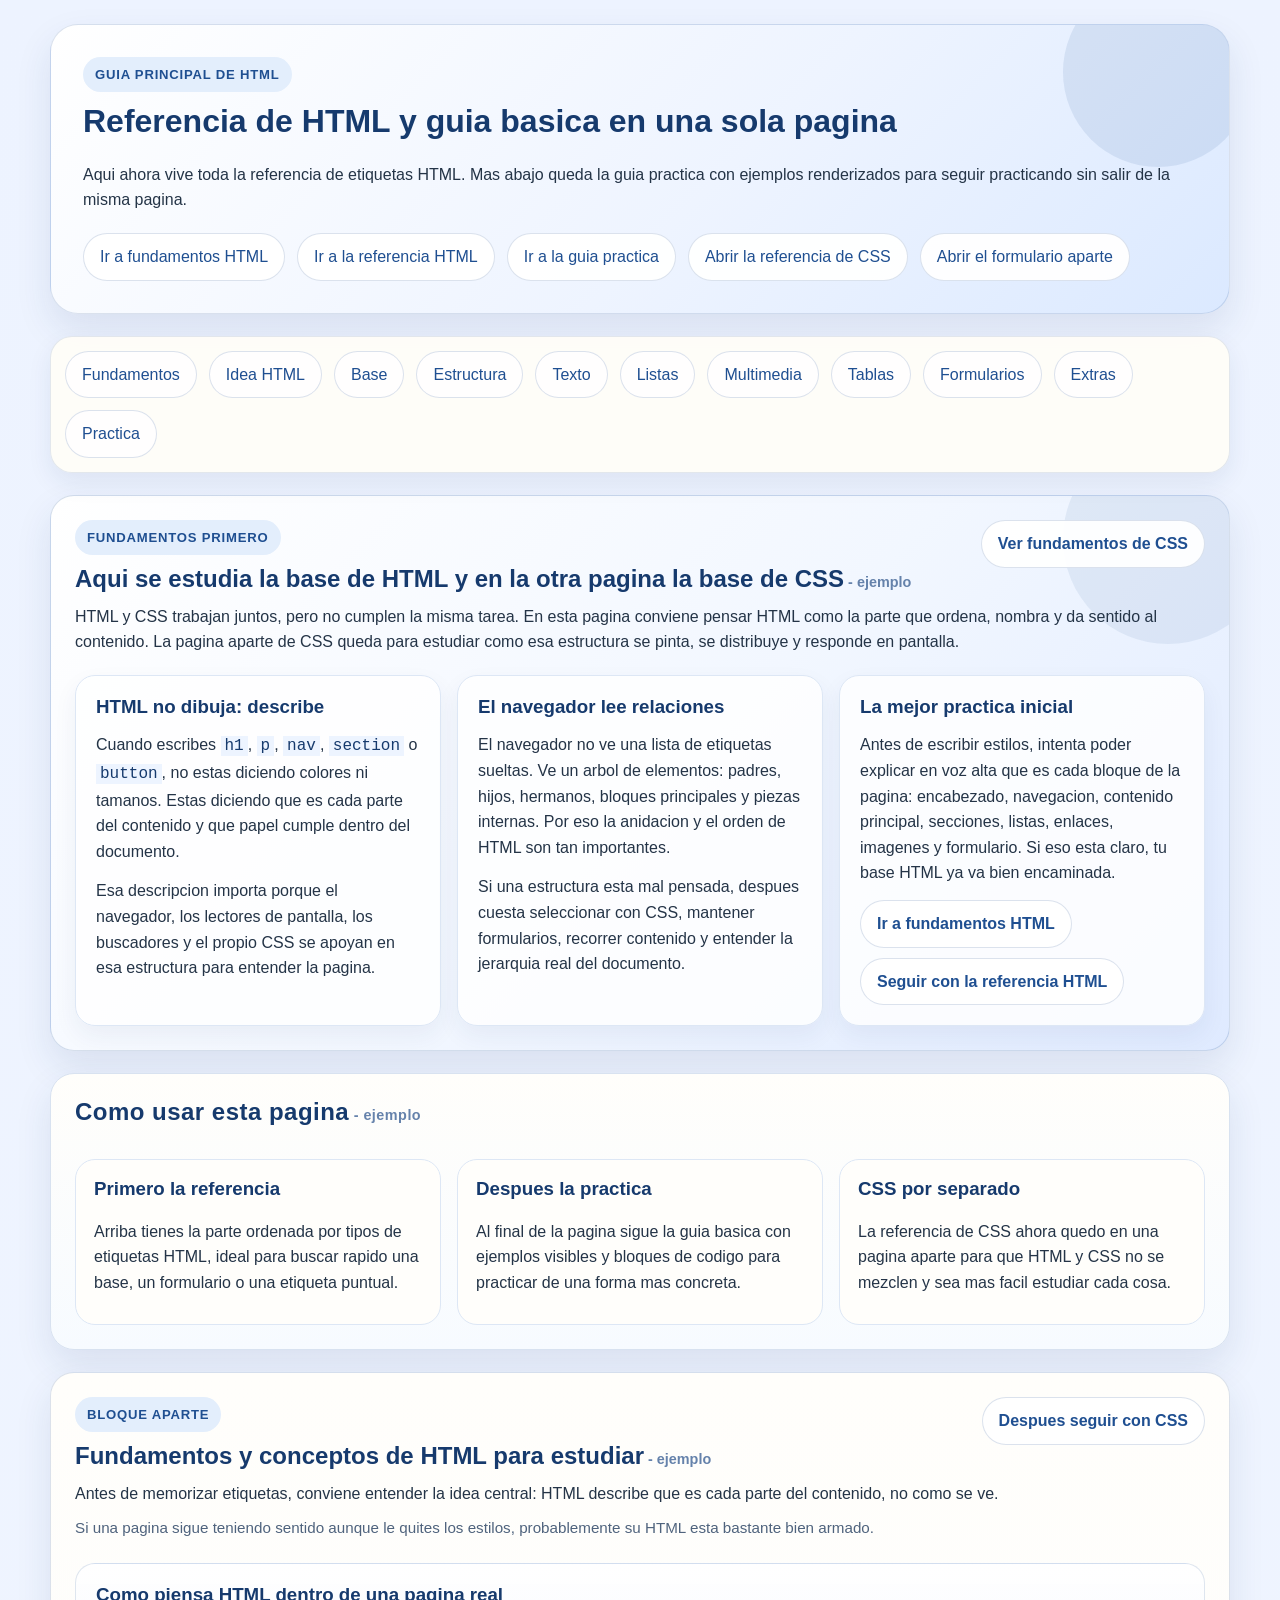
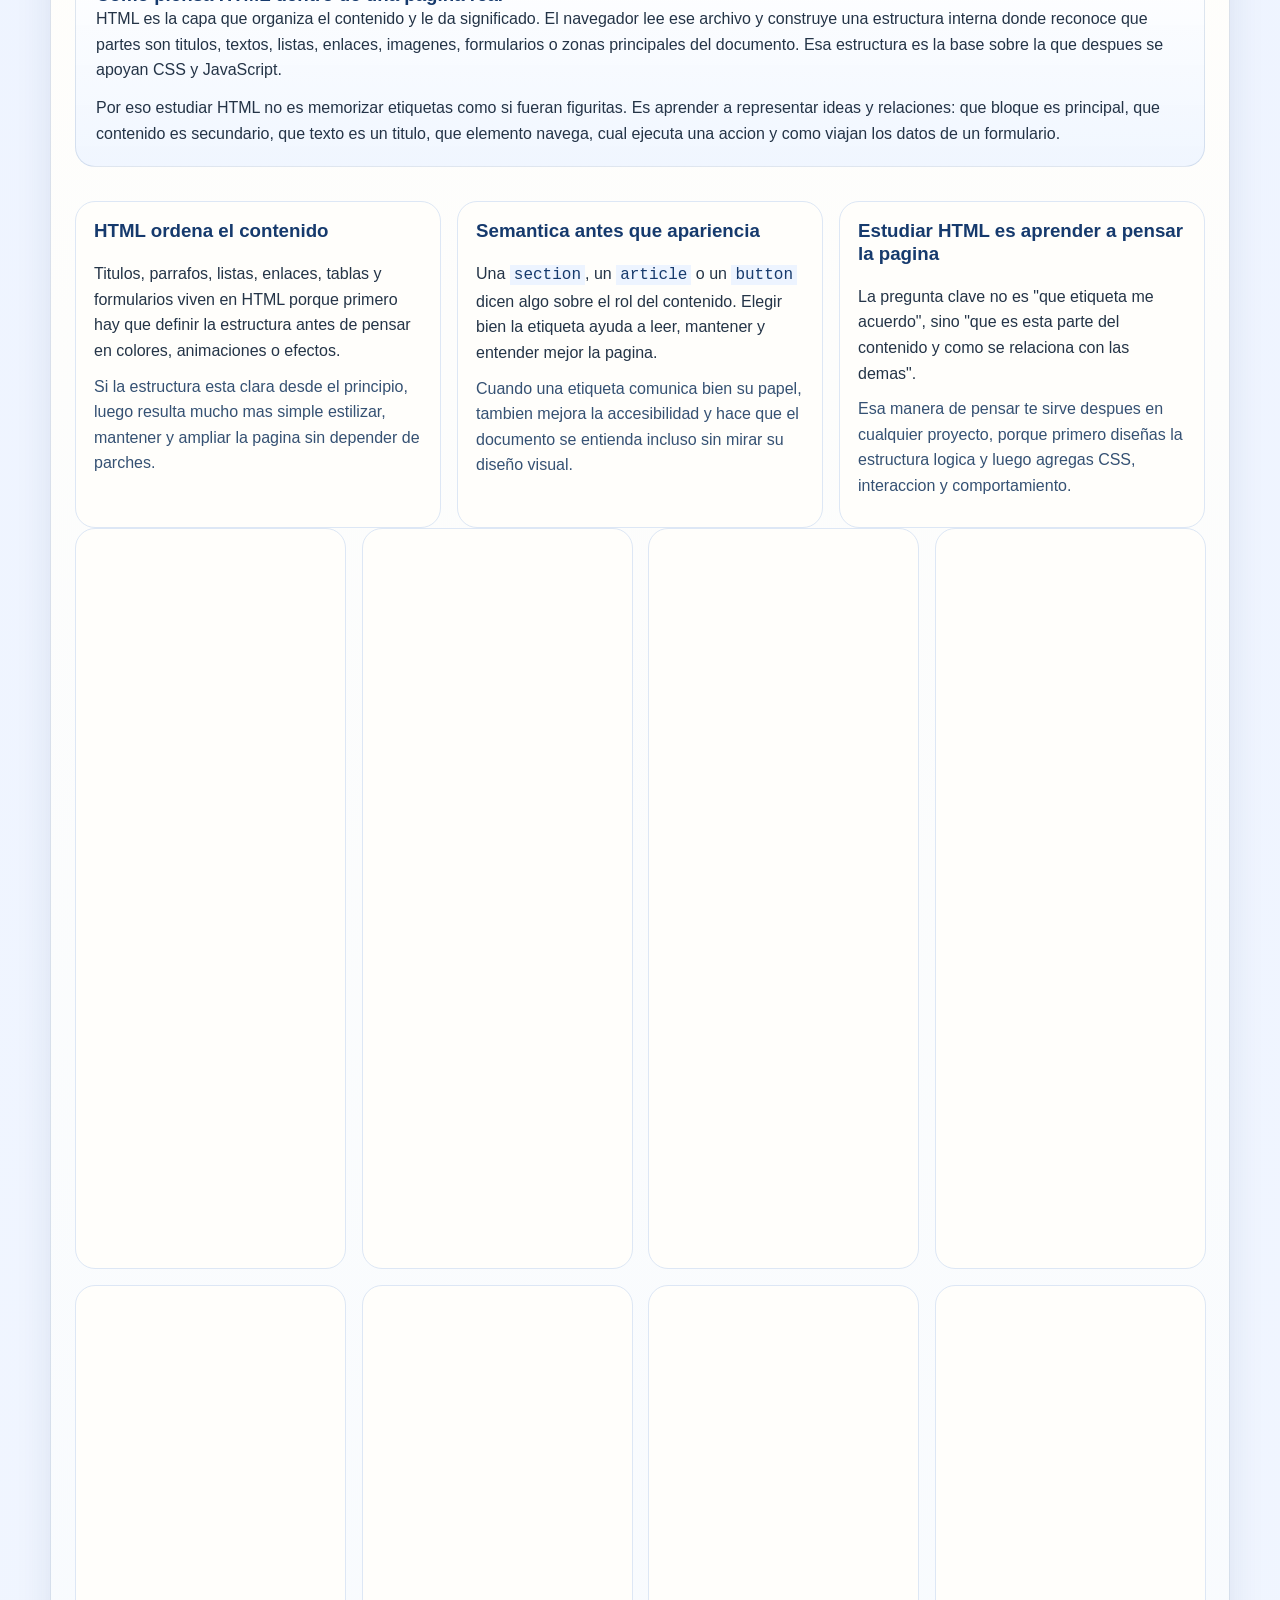
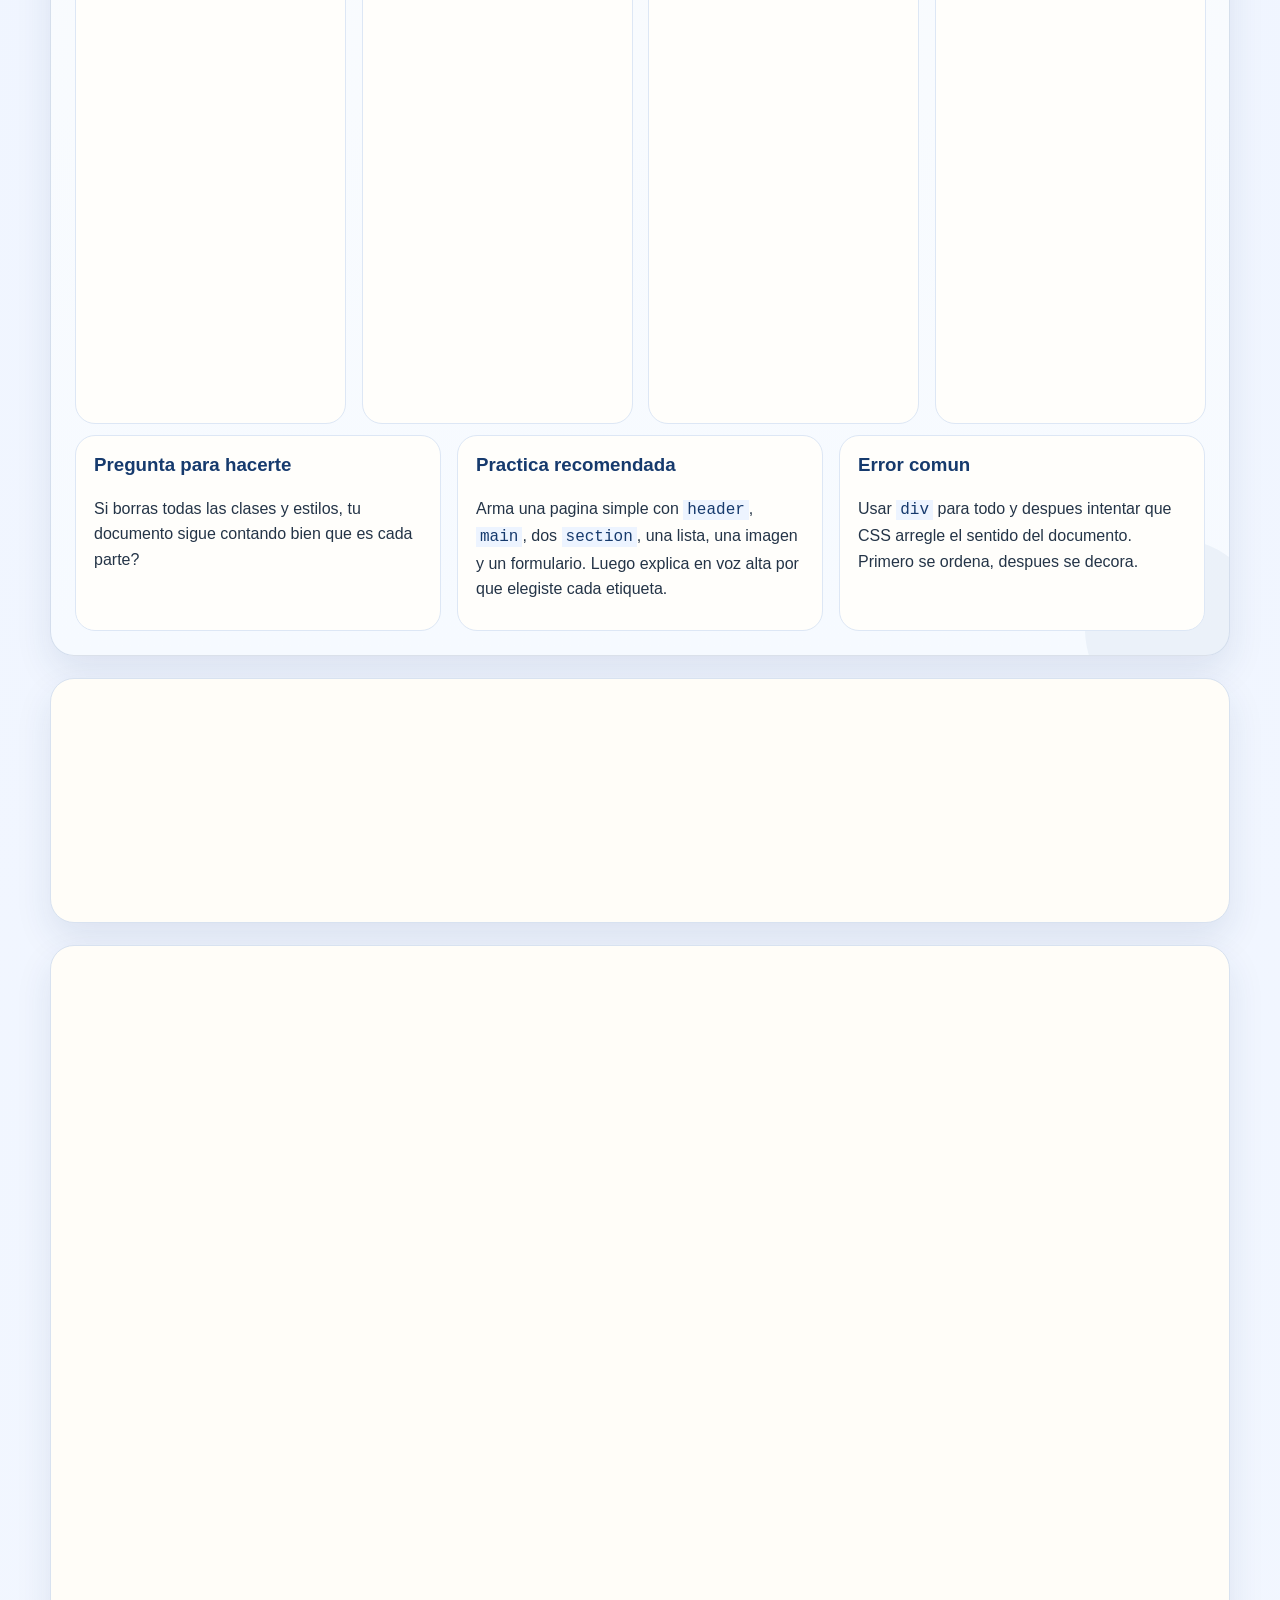
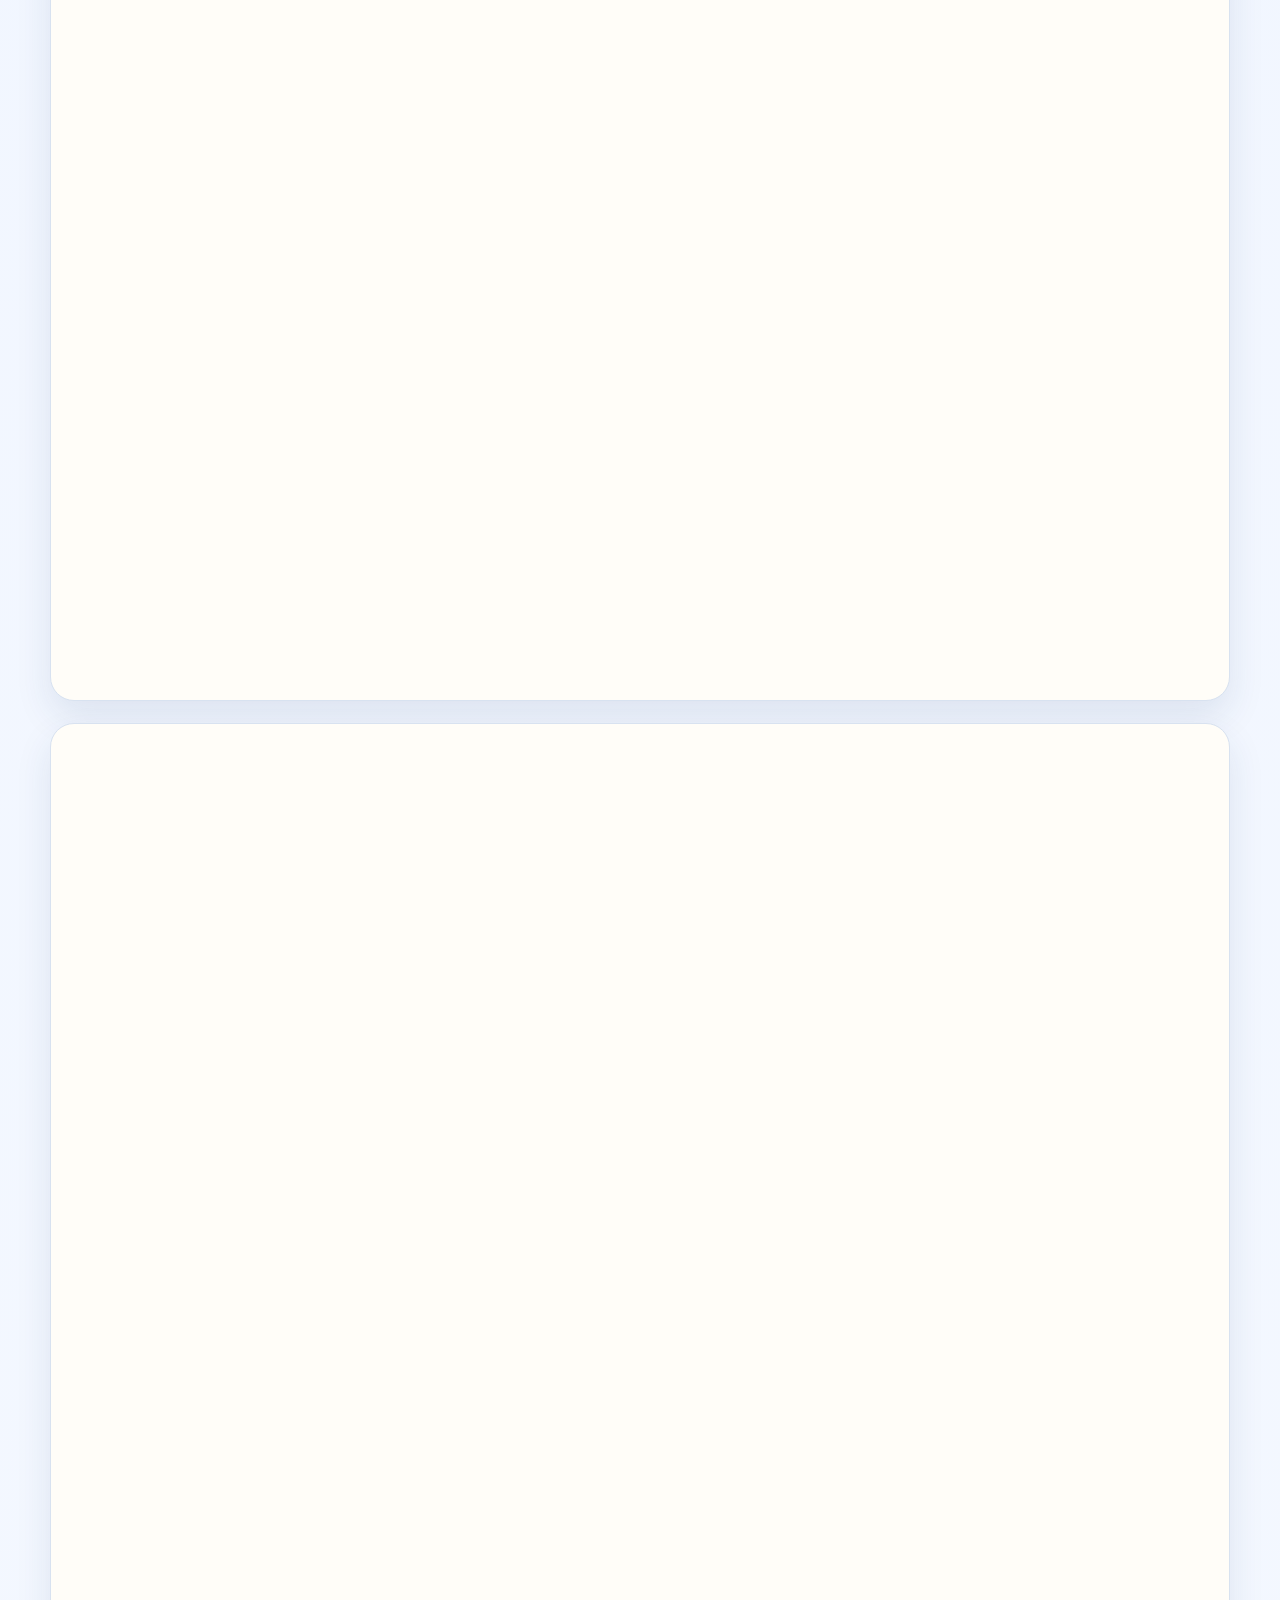
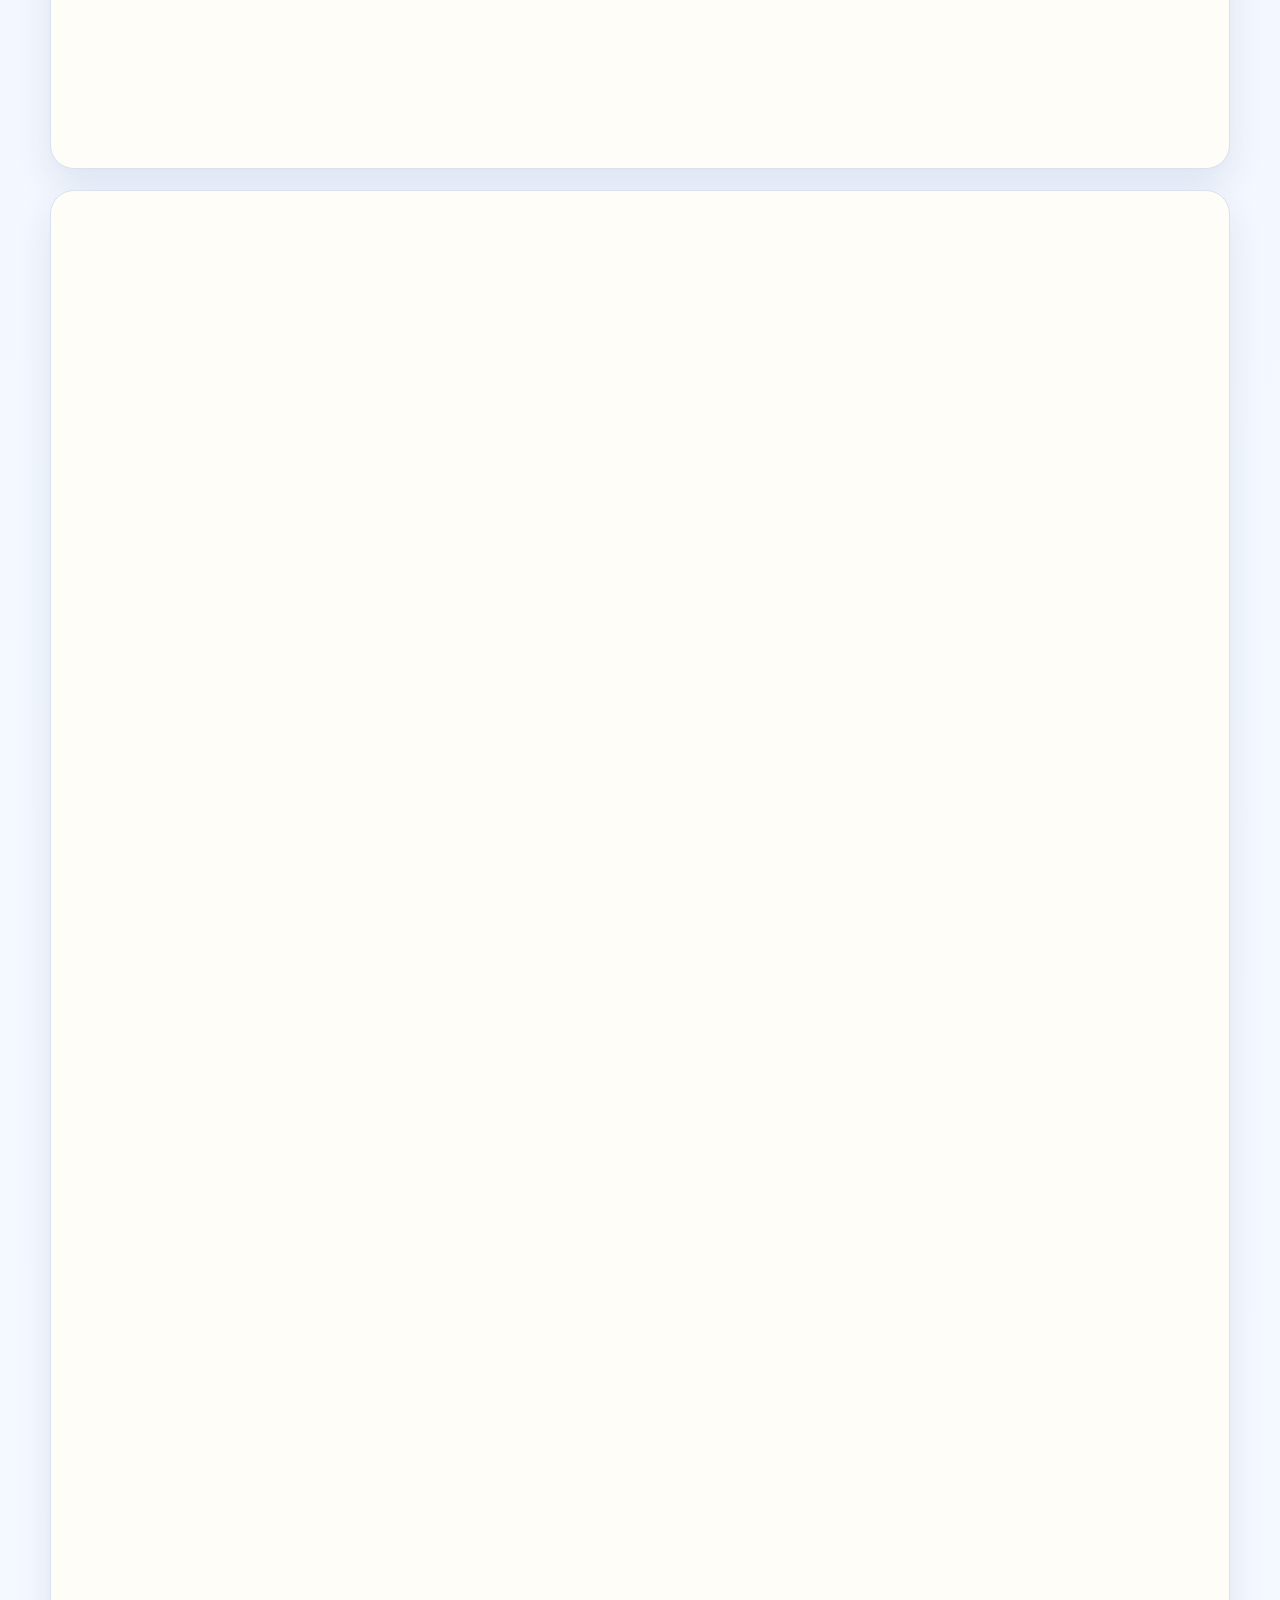
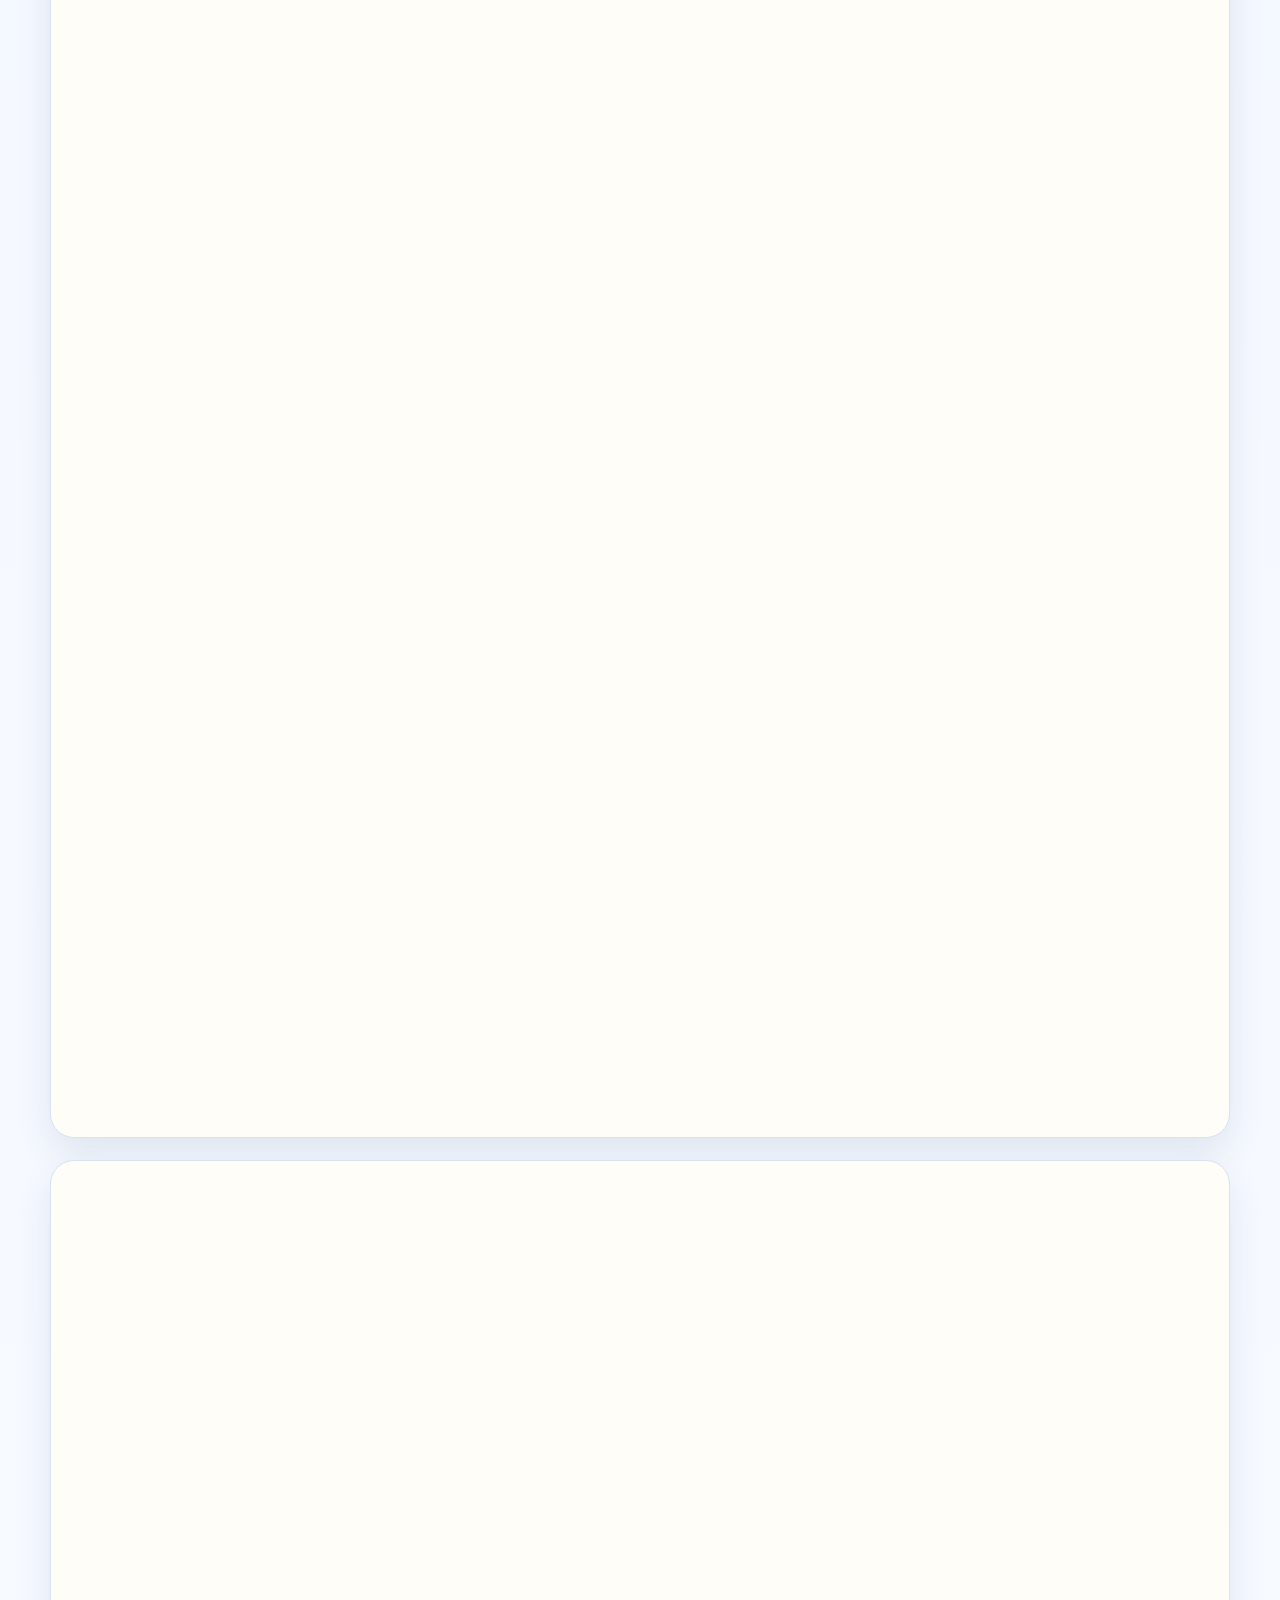
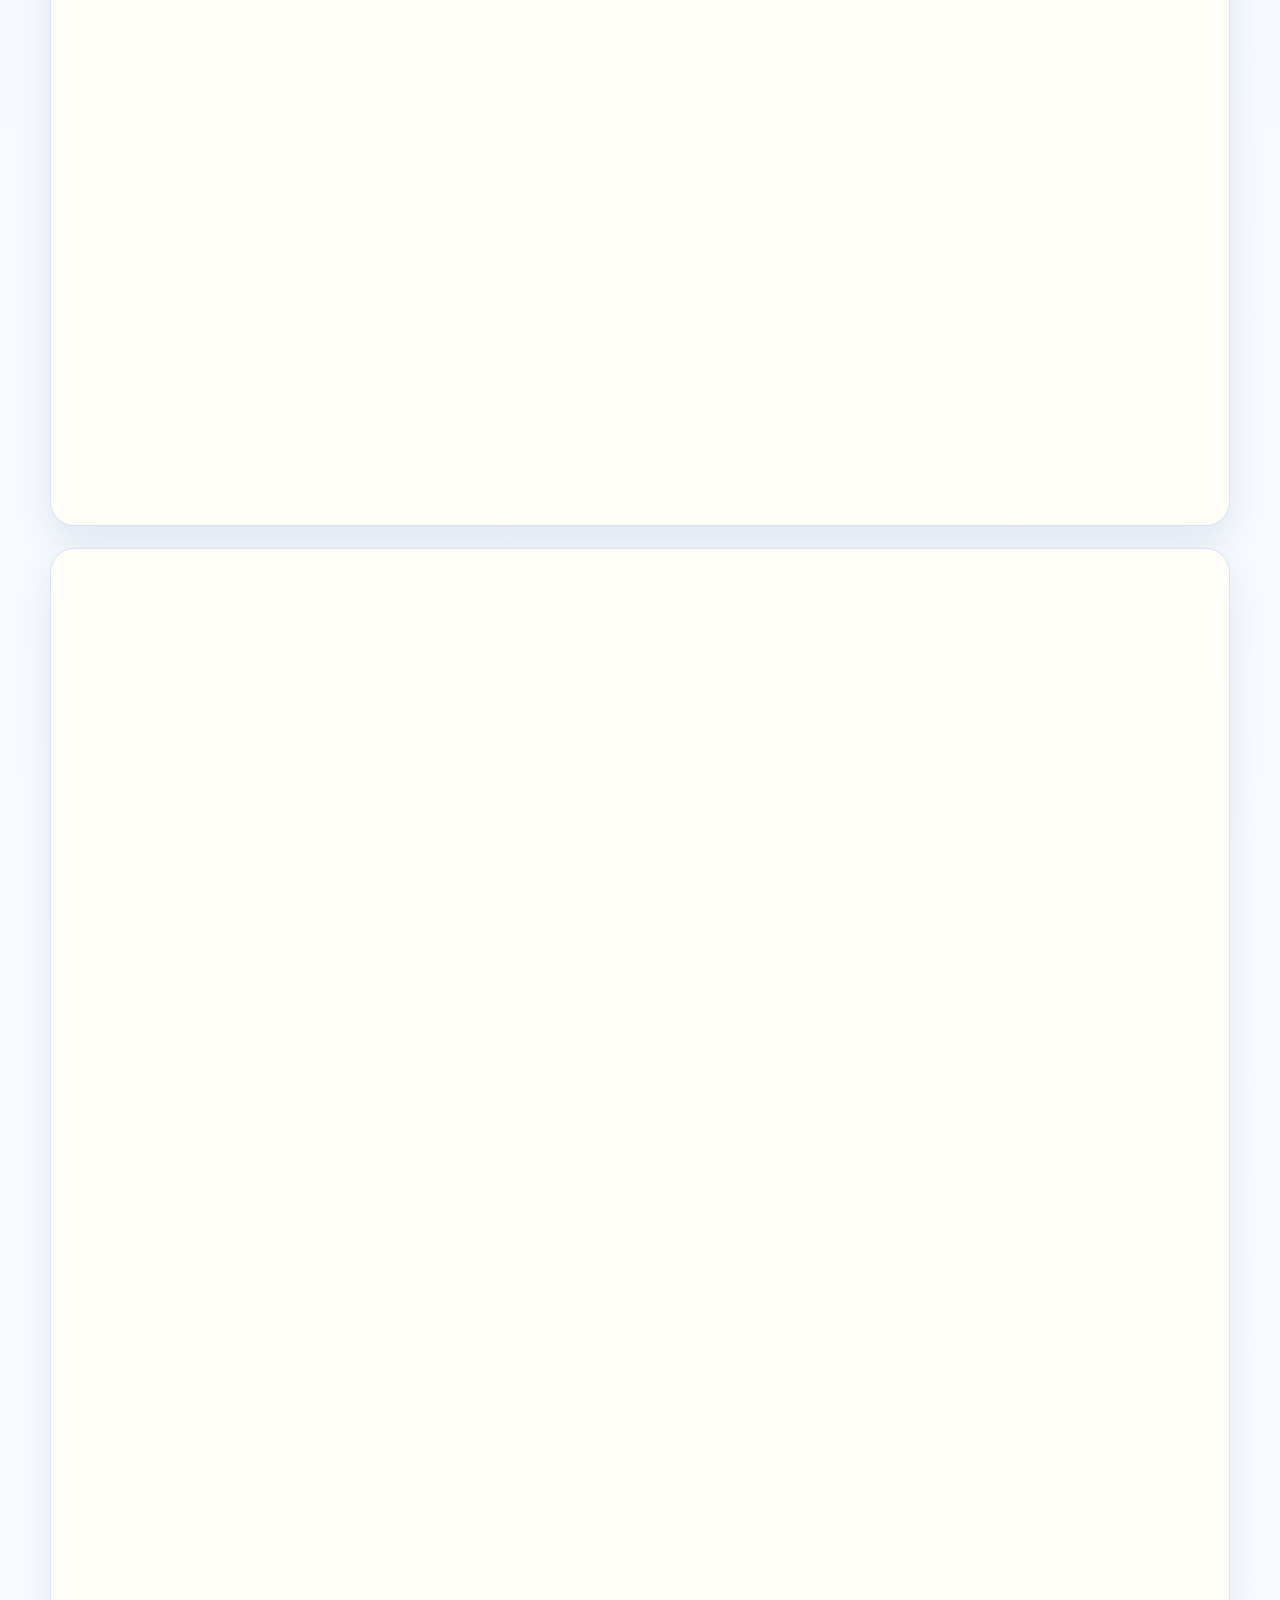
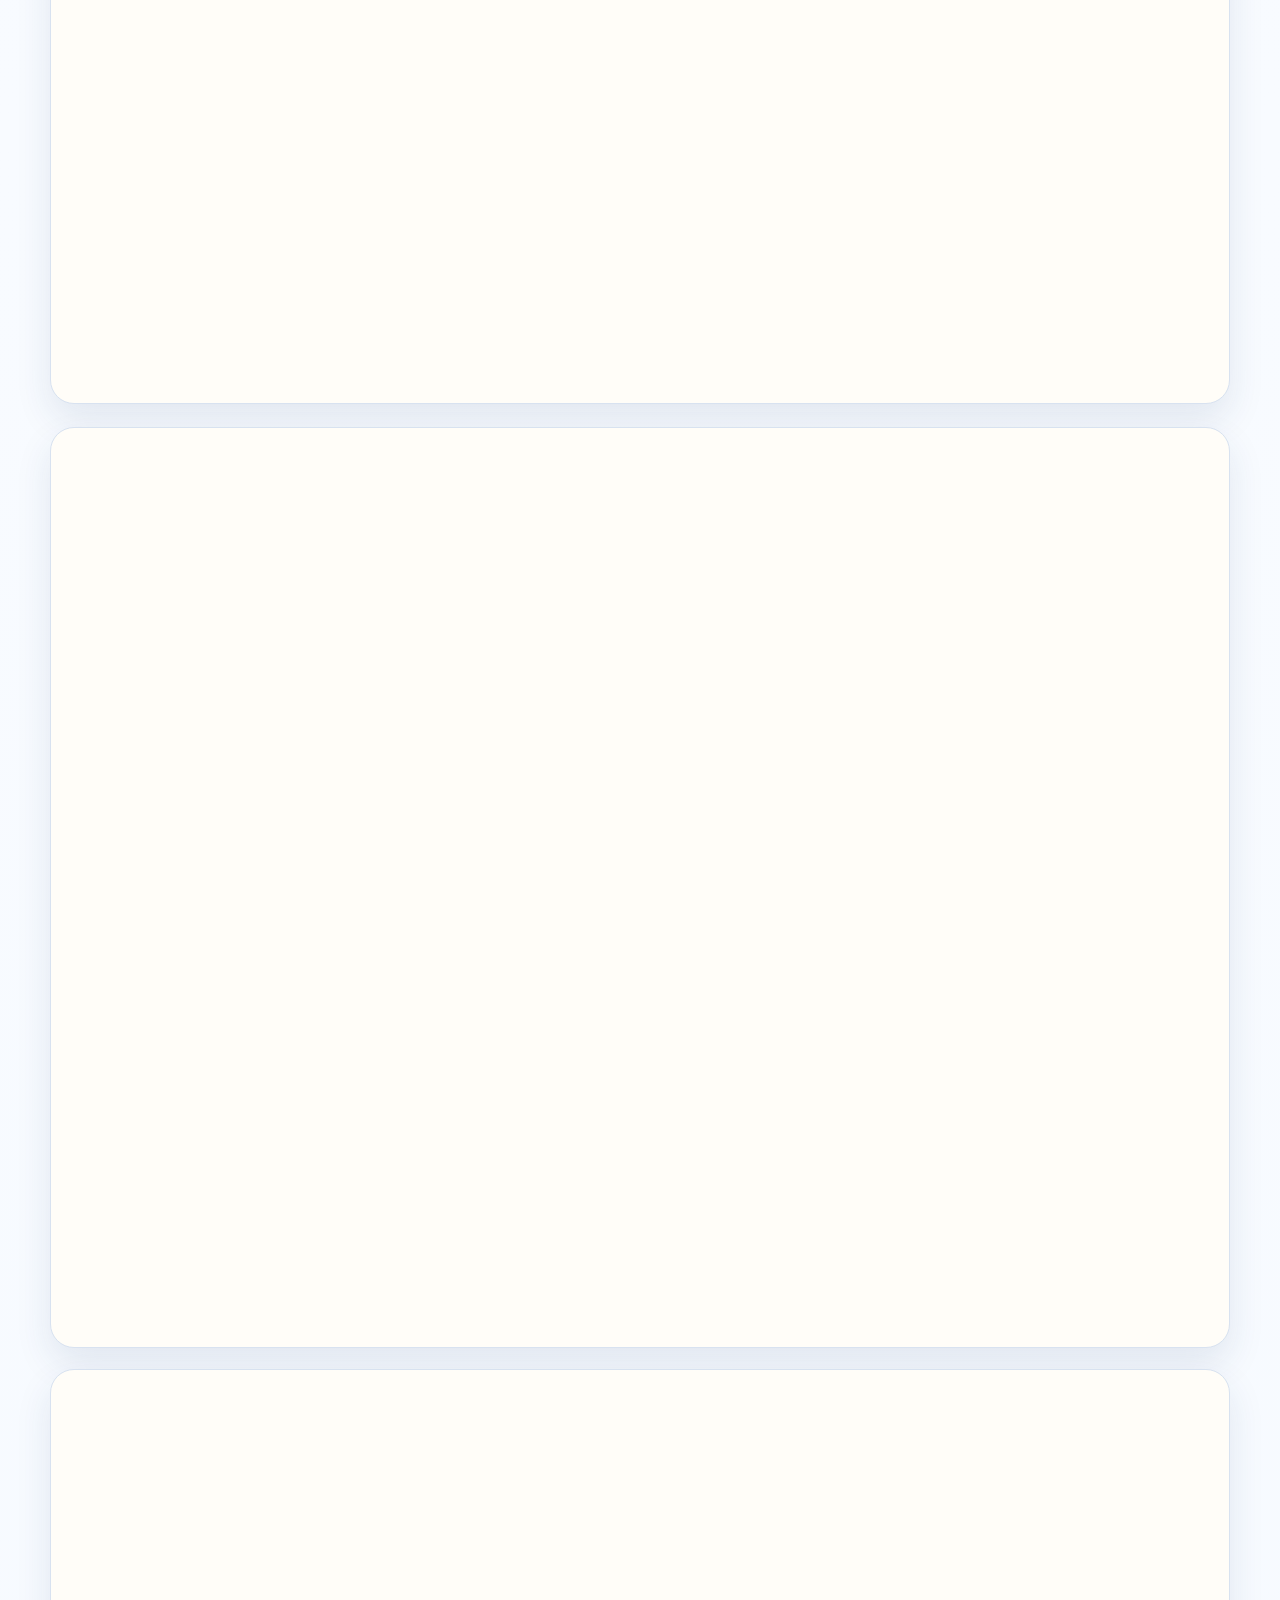
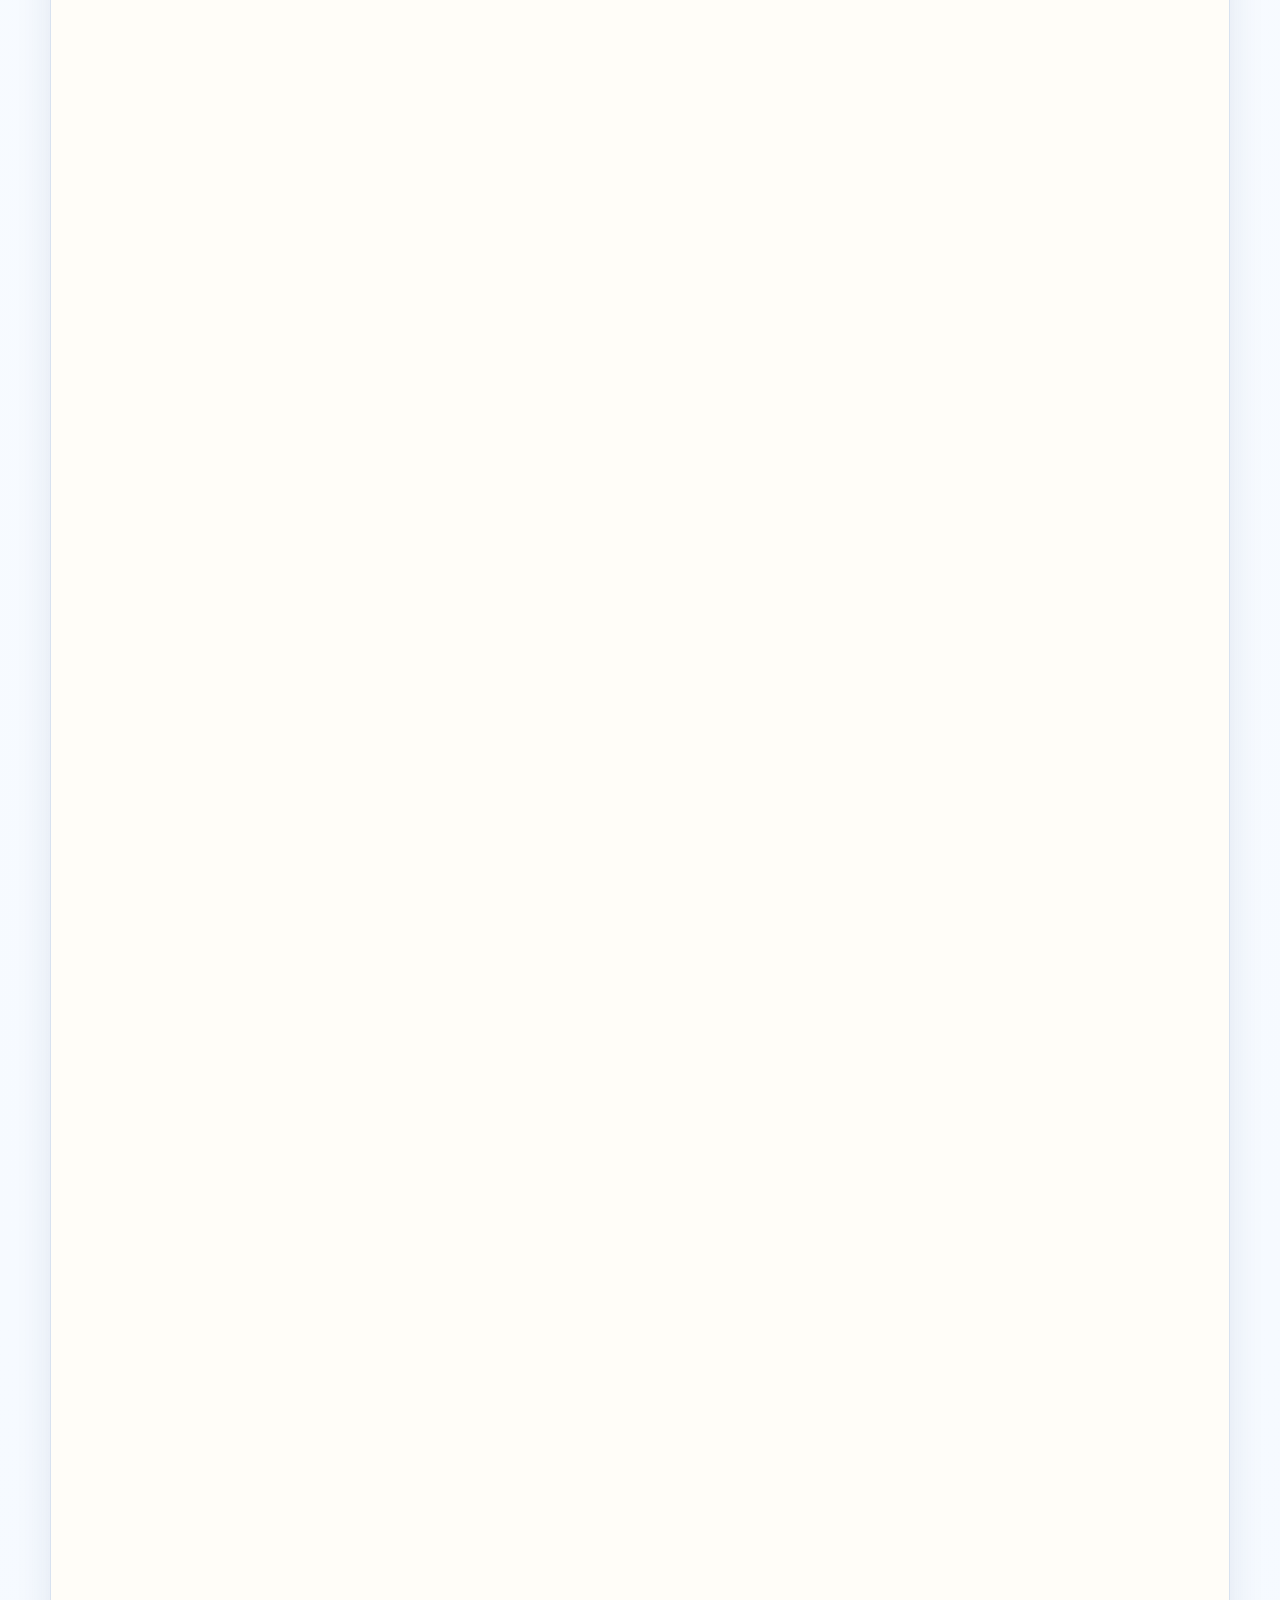
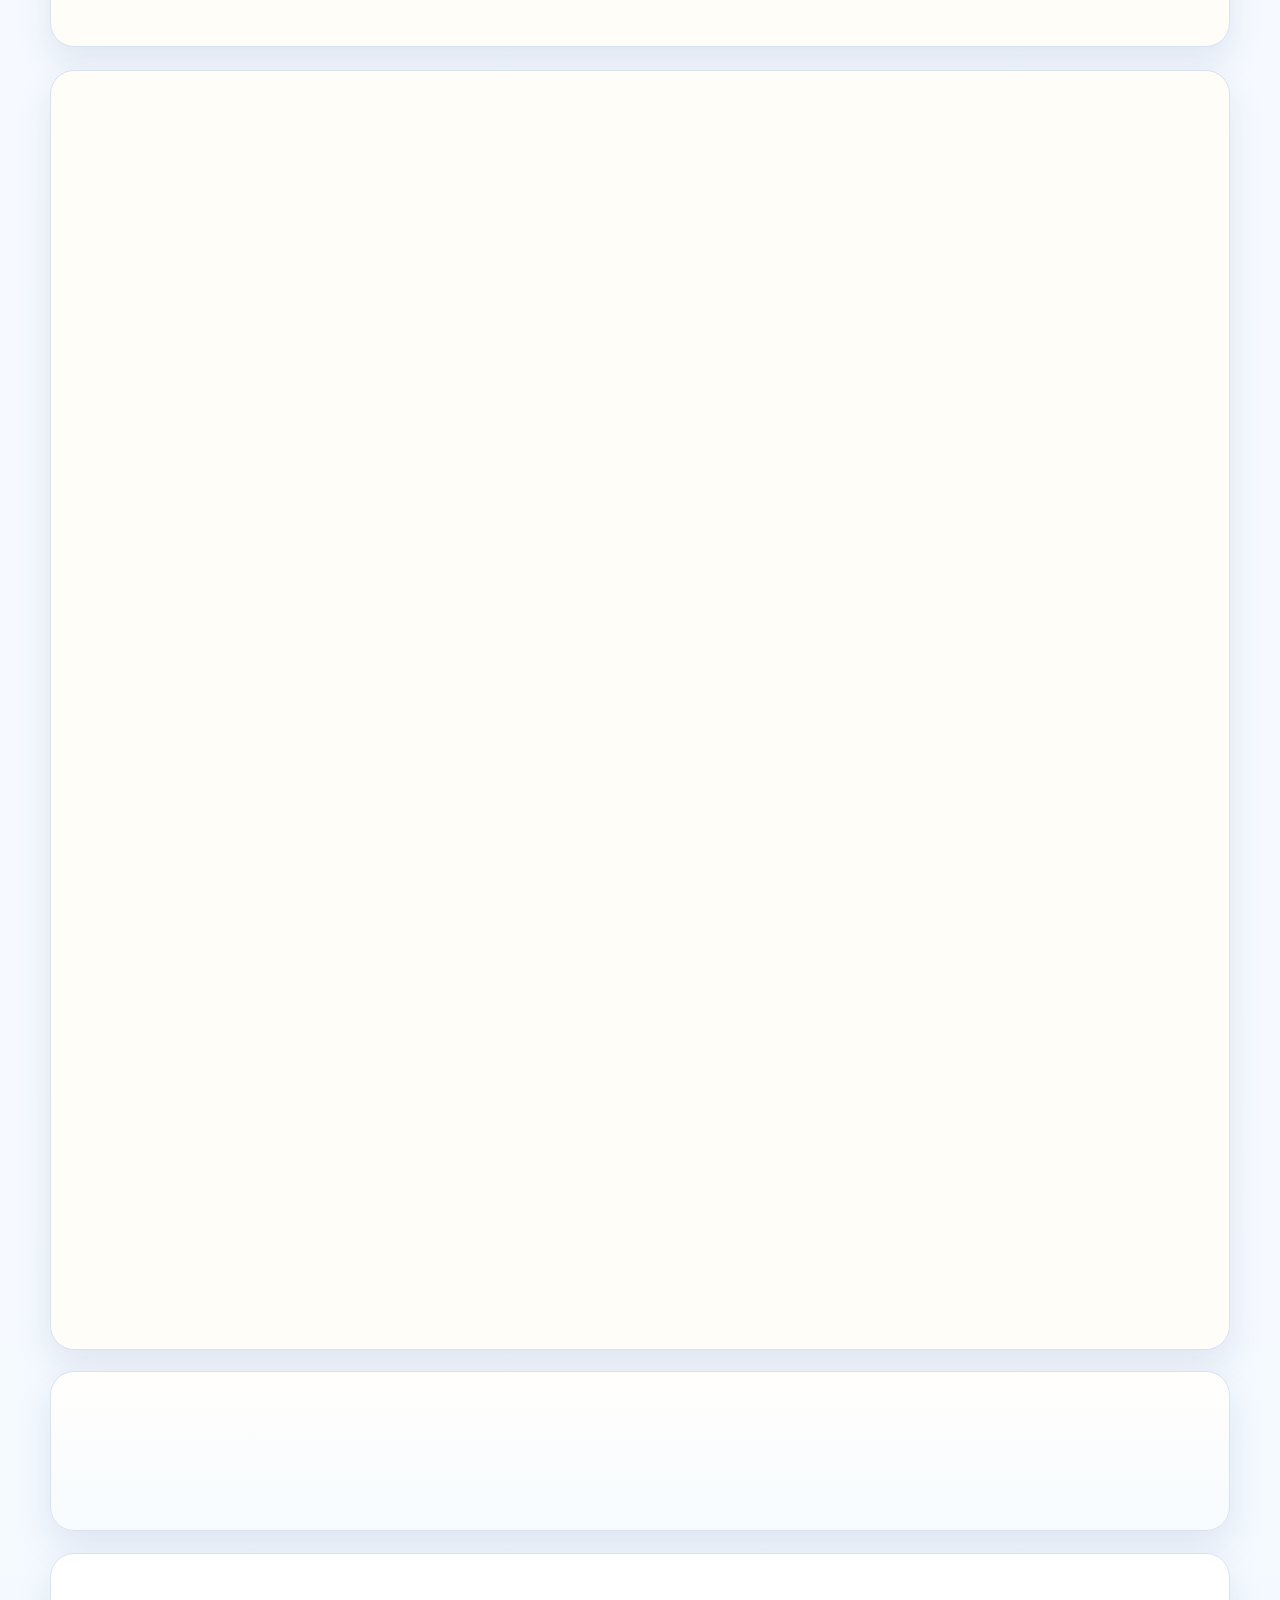
==== commit 78d59cd0: "optimización del search bar y motor de busqueda" ====
--- a/index.html
+++ b/index.html
@@ -19,6 +19,7 @@
           salir de la misma pagina.
         </p>
         <div class="acciones-html">
+          <a href="#fundamentos-html">Ir a fundamentos HTML</a>
           <a href="#idea-html">Ir a la referencia HTML</a>
           <a href="#guia-practica">Ir a la guia practica</a>
           <a href="pages/estructura/estructura-codigo.html">Abrir la referencia de CSS</a>
@@ -28,6 +29,7 @@
 
       <nav class="indice-html" aria-label="Indice de HTML">
         <div class="indice-enlaces">
+          <a href="#fundamentos-html">Fundamentos</a>
           <a href="#idea-html">Idea HTML</a>
           <a href="#base-html">Base</a>
           <a href="#estructura-html">Estructura</a>
@@ -42,6 +44,71 @@
       </nav>
 
       <main>
+        <section class="bloque fundamentos-html-prioritarios">
+          <div class="fundamentos-html-prioritarios-encabezado">
+            <div>
+              <p class="etiqueta-superior-html">Fundamentos primero</p>
+              <h2>Aqui se estudia la base de HTML y en la otra pagina la base de CSS</h2>
+            </div>
+            <a
+              class="fundamentos-html-prioritarios-link"
+              href="pages/estructura/estructura-codigo.html#fundamentos-css"
+            >
+              Ver fundamentos de CSS
+            </a>
+          </div>
+          <p>
+            HTML y CSS trabajan juntos, pero no cumplen la misma tarea. En esta
+            pagina conviene pensar HTML como la parte que ordena, nombra y da
+            sentido al contenido. La pagina aparte de CSS queda para estudiar
+            como esa estructura se pinta, se distribuye y responde en pantalla.
+          </p>
+          <div class="fundamentos-html-prioritarios-grid">
+            <article class="fundamentos-html-prioritarios-card">
+              <h3>HTML no dibuja: describe</h3>
+              <p>
+                Cuando escribes <code>h1</code>, <code>p</code>,
+                <code>nav</code>, <code>section</code> o
+                <code>button</code>, no estas diciendo colores ni tamanos.
+                Estas diciendo que es cada parte del contenido y que papel
+                cumple dentro del documento.
+              </p>
+              <p>
+                Esa descripcion importa porque el navegador, los lectores de
+                pantalla, los buscadores y el propio CSS se apoyan en esa
+                estructura para entender la pagina.
+              </p>
+            </article>
+            <article class="fundamentos-html-prioritarios-card">
+              <h3>El navegador lee relaciones</h3>
+              <p>
+                El navegador no ve una lista de etiquetas sueltas. Ve un arbol
+                de elementos: padres, hijos, hermanos, bloques principales y
+                piezas internas. Por eso la anidacion y el orden de HTML son tan
+                importantes.
+              </p>
+              <p>
+                Si una estructura esta mal pensada, despues cuesta seleccionar
+                con CSS, mantener formularios, recorrer contenido y entender la
+                jerarquia real del documento.
+              </p>
+            </article>
+            <article class="fundamentos-html-prioritarios-card">
+              <h3>La mejor practica inicial</h3>
+              <p>
+                Antes de escribir estilos, intenta poder explicar en voz alta
+                que es cada bloque de la pagina: encabezado, navegacion,
+                contenido principal, secciones, listas, enlaces, imagenes y
+                formulario. Si eso esta claro, tu base HTML ya va bien encaminada.
+              </p>
+              <div class="fundamentos-html-prioritarios-acciones">
+                <a href="#fundamentos-html">Ir a fundamentos HTML</a>
+                <a href="#idea-html">Seguir con la referencia HTML</a>
+              </div>
+            </article>
+          </div>
+        </section>
+
         <section class="bloque bloque-html-intro">
           <h2>Como usar esta pagina</h2>
           <div class="tarjetas">
@@ -69,7 +136,284 @@
             </article>
           </div>
         </section>
-<section class="bloque" id="idea-html">
+
+        <section class="bloque bloque--fundamentos-html" id="fundamentos-html">
+          <div class="fundamentos-html-encabezado">
+            <div>
+              <p class="etiqueta-superior-html">Bloque aparte</p>
+              <h2>Fundamentos y conceptos de HTML para estudiar</h2>
+            </div>
+            <a
+              class="fundamentos-html-atajo"
+              href="pages/estructura/estructura-codigo.html#fundamentos-css"
+            >
+              Despues seguir con CSS
+            </a>
+          </div>
+          <p>
+            Antes de memorizar etiquetas, conviene entender la idea central:
+            HTML describe que es cada parte del contenido, no como se ve.
+          </p>
+          <p class="detalle">
+            Si una pagina sigue teniendo sentido aunque le quites los estilos,
+            probablemente su HTML esta bastante bien armado.
+          </p>
+          <div class="fundamentos-html-contexto">
+            <h3>Como piensa HTML dentro de una pagina real</h3>
+            <p>
+              HTML es la capa que organiza el contenido y le da significado. El
+              navegador lee ese archivo y construye una estructura interna donde
+              reconoce que partes son titulos, textos, listas, enlaces, imagenes,
+              formularios o zonas principales del documento. Esa estructura es la
+              base sobre la que despues se apoyan CSS y JavaScript.
+            </p>
+            <p>
+              Por eso estudiar HTML no es memorizar etiquetas como si fueran
+              figuritas. Es aprender a representar ideas y relaciones: que
+              bloque es principal, que contenido es secundario, que texto es un
+              titulo, que elemento navega, cual ejecuta una accion y como viajan
+              los datos de un formulario.
+            </p>
+          </div>
+          <div class="tarjetas">
+            <article class="tarjeta">
+              <h3>HTML ordena el contenido</h3>
+              <p>
+                Titulos, parrafos, listas, enlaces, tablas y formularios viven
+                en HTML porque primero hay que definir la estructura antes de
+                pensar en colores, animaciones o efectos.
+              </p>
+              <p class="fundamentos-html-texto">
+                Si la estructura esta clara desde el principio, luego resulta
+                mucho mas simple estilizar, mantener y ampliar la pagina sin
+                depender de parches.
+              </p>
+            </article>
+            <article class="tarjeta">
+              <h3>Semantica antes que apariencia</h3>
+              <p>
+                Una <code>section</code>, un <code>article</code> o un
+                <code>button</code> dicen algo sobre el rol del contenido.
+                Elegir bien la etiqueta ayuda a leer, mantener y entender mejor
+                la pagina.
+              </p>
+              <p class="fundamentos-html-texto">
+                Cuando una etiqueta comunica bien su papel, tambien mejora la
+                accesibilidad y hace que el documento se entienda incluso sin
+                mirar su diseño visual.
+              </p>
+            </article>
+            <article class="tarjeta">
+              <h3>Estudiar HTML es aprender a pensar la pagina</h3>
+              <p>
+                La pregunta clave no es "que etiqueta me acuerdo", sino "que es
+                esta parte del contenido y como se relaciona con las demas".
+              </p>
+              <p class="fundamentos-html-texto">
+                Esa manera de pensar te sirve despues en cualquier proyecto,
+                porque primero diseñas la estructura logica y luego agregas CSS,
+                interaccion y comportamiento.
+              </p>
+            </article>
+          </div>
+          <div class="referencia-grid">
+            <article class="referencia-card">
+              <p class="tag-ejemplo">Semantica</p>
+              <p>
+                No todo contenedor es igual. <code>div</code> sirve como caja
+                generica, pero etiquetas como <code>header</code>,
+                <code>main</code>, <code>nav</code> y <code>footer</code>
+                cuentan para que esta cada bloque.
+              </p>
+              <p class="fundamentos-html-texto">
+                La semantica no es decorativa. Hace que el documento se lea con
+                mas claridad, que otros desarrolladores entiendan mejor la
+                intencion del bloque y que herramientas externas interpreten el
+                contenido con mas contexto.
+              </p>
+              <pre><code>&lt;header&gt;...&lt;/header&gt;
+&lt;main&gt;...&lt;/main&gt;
+&lt;footer&gt;...&lt;/footer&gt;</code></pre>
+              <p class="detalle">
+                Para estudiar: preguntate si la caja tiene un rol claro o si
+                solo la usaste porque necesitabas envolver algo.
+              </p>
+            </article>
+            <article class="referencia-card">
+              <p class="tag-ejemplo">Jerarquia</p>
+              <p>
+                Los encabezados ordenan la informacion. <code>h1</code> marca
+                el tema principal y <code>h2</code>, <code>h3</code> y
+                siguientes bajan de nivel.
+              </p>
+              <p class="fundamentos-html-texto">
+                Los titulos no deberian elegirse solo por el tamano visual. Su
+                funcion principal es construir una jerarquia de ideas, igual que
+                un indice de estudio o el esquema de un apunte.
+              </p>
+              <pre><code>&lt;h1&gt;Portfolio&lt;/h1&gt;
+&lt;h2&gt;Proyectos&lt;/h2&gt;
+&lt;h3&gt;Landing page&lt;/h3&gt;</code></pre>
+              <p class="detalle">
+                Buen ejercicio: revisar si los titulos forman un arbol con
+                sentido y no solo tamaños visuales.
+              </p>
+            </article>
+            <article class="referencia-card">
+              <p class="tag-ejemplo">Anidacion</p>
+              <p>
+                HTML funciona por relaciones de padre e hijo. Un elemento puede
+                vivir dentro de otro, pero no cualquier combinacion es valida.
+              </p>
+              <p class="fundamentos-html-texto">
+                La anidacion correcta importa porque el navegador interpreta el
+                contenido en ese orden y CSS tambien selecciona elementos segun
+                sus relaciones dentro del arbol del documento.
+              </p>
+              <pre><code>&lt;section&gt;
+  &lt;h2&gt;Servicios&lt;/h2&gt;
+  &lt;p&gt;Diseno y maquetado web.&lt;/p&gt;
+&lt;/section&gt;</code></pre>
+              <p class="detalle">
+                Error comun: meter cajas como <code>div</code> dentro de un
+                <code>p</code>. Primero piensa la estructura, despues el estilo.
+              </p>
+            </article>
+            <article class="referencia-card">
+              <p class="tag-ejemplo">Atributos</p>
+              <p>
+                Los atributos completan la informacion de una etiqueta:
+                <code>href</code>, <code>src</code>, <code>alt</code>,
+                <code>class</code>, <code>id</code>, <code>name</code> o
+                <code>type</code>.
+              </p>
+              <p class="fundamentos-html-texto">
+                Algunos atributos cambian comportamiento, otros agregan
+                descripcion y otros ayudan a identificar elementos. Entenderlos
+                bien evita usar HTML incompleto que despues obliga a compensar
+                con JavaScript o CSS.
+              </p>
+              <pre><code>&lt;img
+  src="img/cafe.jpg"
+  alt="Cafe servido en una taza blanca"
+/&gt;</code></pre>
+              <p class="detalle">
+                Para estudiar: intenta explicar que pasa si quitas cada
+                atributo. Eso te obliga a entender para que sirve.
+              </p>
+            </article>
+            <article class="referencia-card">
+              <p class="tag-ejemplo">Bloque e inline</p>
+              <p>
+                Algunas etiquetas ocupan su propia linea, como
+                <code>div</code> o <code>p</code>. Otras viven dentro del flujo
+                del texto, como <code>span</code>, <code>a</code> o
+                <code>strong</code>.
+              </p>
+              <p class="fundamentos-html-texto">
+                Aunque luego CSS pueda cambiar ese comportamiento, entender esta
+                diferencia base ayuda mucho a interpretar por que ciertos
+                elementos se acomodan como bloques y otros como partes del
+                contenido en linea.
+              </p>
+              <pre><code>&lt;p&gt;
+  Hola &lt;strong&gt;mundo&lt;/strong&gt;
+  &lt;a href="#"&gt;ir al enlace&lt;/a&gt;
+&lt;/p&gt;</code></pre>
+              <p class="detalle">
+                Entender esto ayuda un monton cuando despues CSS empieza a mover
+                cajas, alinearlas o cambiarles <code>display</code>.
+              </p>
+            </article>
+            <article class="referencia-card">
+              <p class="tag-ejemplo">Formularios</p>
+              <p>
+                Un formulario no solo muestra campos: tambien necesita que los
+                datos tengan nombre y contexto para poder enviarse bien.
+              </p>
+              <p class="fundamentos-html-texto">
+                Un formulario bien pensado une estructura, semantica y datos.
+                No alcanza con que el campo se vea. Tiene que tener etiqueta,
+                identificacion clara y una clave util para el momento del envio.
+              </p>
+              <pre><code>&lt;label for="email"&gt;Email&lt;/label&gt;
+&lt;input id="email" name="email" type="email" required /&gt;</code></pre>
+              <p class="detalle">
+                Dos claves para repasar: <code>label</code> conecta con
+                <code>for</code>/<code>id</code> y <code>name</code> es la clave
+                del dato enviado.
+              </p>
+            </article>
+            <article class="referencia-card">
+              <p class="tag-ejemplo">Rutas</p>
+              <p>
+                HTML conecta archivos. Por eso conviene entender rutas
+                relativas, carpetas y como cambia un enlace segun donde vive el
+                documento.
+              </p>
+              <p class="fundamentos-html-texto">
+                Este punto suele parecer chico, pero rompe muchisimas paginas al
+                empezar. Un enlace o una imagen pueden estar bien escritos y aun
+                asi fallar si no entiendes desde que carpeta parte la ruta.
+              </p>
+              <pre><code>&lt;a href="pages/contacto.html"&gt;Contacto&lt;/a&gt;
+&lt;img src="../img/logo.png" alt="Logo" /&gt;</code></pre>
+              <p class="detalle">
+                Buena practica: ubica mentalmente desde que carpeta parte cada
+                archivo antes de escribir el <code>href</code> o el
+                <code>src</code>.
+              </p>
+            </article>
+            <article class="referencia-card">
+              <p class="tag-ejemplo">Accesibilidad basica</p>
+              <p>
+                Un buen HTML ayuda a que la pagina se entienda con teclado,
+                lector de pantalla o conexiones lentas. Eso arranca desde la
+                estructura, no al final.
+              </p>
+              <p class="fundamentos-html-texto">
+                Muchas mejoras de accesibilidad no requieren trucos raros. Salen
+                de elegir bien elementos nativos, escribir textos claros y usar
+                atributos que describan con precision que hace cada pieza.
+              </p>
+              <pre><code>&lt;button type="submit"&gt;Enviar&lt;/button&gt;
+&lt;a href="/catalogo.html"&gt;Ver catalogo&lt;/a&gt;</code></pre>
+              <p class="detalle">
+                Para estudiar: usa <code>button</code> para acciones,
+                <code>a</code> para navegar, <code>alt</code> en imagenes y
+                textos de enlace que digan a donde van.
+              </p>
+            </article>
+          </div>
+          <div class="tarjetas">
+            <article class="tarjeta">
+              <h3>Pregunta para hacerte</h3>
+              <p>
+                Si borras todas las clases y estilos, tu documento sigue
+                contando bien que es cada parte?
+              </p>
+            </article>
+            <article class="tarjeta">
+              <h3>Practica recomendada</h3>
+              <p>
+                Arma una pagina simple con <code>header</code>,
+                <code>main</code>, dos <code>section</code>, una lista, una
+                imagen y un formulario. Luego explica en voz alta por que
+                elegiste cada etiqueta.
+              </p>
+            </article>
+            <article class="tarjeta">
+              <h3>Error comun</h3>
+              <p>
+                Usar <code>div</code> para todo y despues intentar que CSS
+                arregle el sentido del documento. Primero se ordena, despues se
+                decora.
+              </p>
+            </article>
+          </div>
+        </section>
+
+        <section class="bloque" id="idea-html">
           <h2>Idea rapida para recordar HTML</h2>
           <div class="tarjetas">
             <article class="tarjeta">
--- a/css/index.css
+++ b/css/index.css
@@ -151,6 +151,8 @@
   padding: var(--espacio);
   margin-bottom: 20px;
   box-shadow: var(--sombra);
+  content-visibility: auto;
+  contain-intrinsic-size: 1px 720px;
 }
 
 /*
--- a/css/html-referencia.css
+++ b/css/html-referencia.css
@@ -144,6 +144,150 @@
   box-shadow: var(--html-sombra);
 }
 
+.fundamentos-html-prioritarios,
+.bloque--fundamentos-html {
+  position: relative;
+  overflow: hidden;
+}
+
+.fundamentos-html-prioritarios {
+  border-color: rgba(31, 79, 145, 0.18);
+  background: linear-gradient(135deg, #ffffff 0%, #f2f7ff 52%, #dfeaff 100%);
+}
+
+.fundamentos-html-prioritarios::after,
+.bloque--fundamentos-html::after {
+  content: "";
+  position: absolute;
+  border-radius: 50%;
+  pointer-events: none;
+}
+
+.fundamentos-html-prioritarios::after {
+  top: -62px;
+  right: -44px;
+  width: 210px;
+  height: 210px;
+  background: rgba(31, 79, 145, 0.08);
+}
+
+.bloque--fundamentos-html {
+  border-color: rgba(31, 79, 145, 0.16);
+  background: linear-gradient(180deg, #fffefb 0%, #f6faff 100%);
+}
+
+.bloque--fundamentos-html::after {
+  right: -36px;
+  bottom: -64px;
+  width: 180px;
+  height: 180px;
+  background: rgba(31, 79, 145, 0.05);
+}
+
+.fundamentos-html-prioritarios > *,
+.bloque--fundamentos-html > * {
+  position: relative;
+  z-index: 1;
+}
+
+.fundamentos-html-prioritarios-encabezado,
+.fundamentos-html-encabezado {
+  display: flex;
+  flex-wrap: wrap;
+  align-items: flex-start;
+  justify-content: space-between;
+  gap: 12px 16px;
+}
+
+.fundamentos-html-prioritarios-encabezado h2,
+.fundamentos-html-encabezado h2 {
+  margin-bottom: 0;
+}
+
+.fundamentos-html-prioritarios-link,
+.fundamentos-html-atajo,
+.fundamentos-html-prioritarios-acciones a {
+  display: inline-flex;
+  align-items: center;
+  justify-content: center;
+  padding: 10px 16px;
+  border: 1px solid rgba(31, 79, 145, 0.16);
+  border-radius: 999px;
+  background-color: rgba(255, 255, 255, 0.94);
+  color: var(--html-principal);
+  text-decoration: none;
+  font-weight: bold;
+  transition:
+    transform 0.2s ease,
+    background-color 0.2s ease,
+    border-color 0.2s ease,
+    box-shadow 0.2s ease;
+}
+
+.fundamentos-html-prioritarios-link:hover,
+.fundamentos-html-prioritarios-link:focus-visible,
+.fundamentos-html-atajo:hover,
+.fundamentos-html-atajo:focus-visible,
+.fundamentos-html-prioritarios-acciones a:hover,
+.fundamentos-html-prioritarios-acciones a:focus-visible {
+  transform: translateY(-2px);
+  background-color: #ffffff;
+  border-color: rgba(31, 79, 145, 0.3);
+  box-shadow: 0 10px 20px rgba(31, 79, 145, 0.12);
+  color: var(--html-principal);
+  text-decoration: none;
+}
+
+.fundamentos-html-prioritarios-grid {
+  display: grid;
+  grid-template-columns: repeat(auto-fit, minmax(260px, 1fr));
+  gap: 16px;
+  margin-top: 20px;
+}
+
+.fundamentos-html-prioritarios-card {
+  display: flex;
+  flex-direction: column;
+  gap: 14px;
+  padding: 20px;
+  border: 1px solid #dde7f5;
+  border-radius: 20px;
+  background-color: rgba(255, 255, 255, 0.84);
+  box-shadow: 0 10px 24px rgba(29, 56, 108, 0.06);
+}
+
+.fundamentos-html-prioritarios-card h3,
+.fundamentos-html-prioritarios-card p {
+  margin: 0;
+}
+
+.fundamentos-html-prioritarios-acciones {
+  display: flex;
+  flex-wrap: wrap;
+  gap: 10px;
+}
+
+.fundamentos-html-contexto {
+  margin: 22px 0;
+  padding: 20px;
+  border: 1px solid rgba(31, 79, 145, 0.14);
+  border-radius: 20px;
+  background: linear-gradient(180deg, rgba(255, 255, 255, 0.96) 0%, rgba(240, 246, 255, 0.98) 100%);
+}
+
+.fundamentos-html-contexto h3,
+.fundamentos-html-contexto p {
+  margin: 0;
+}
+
+.fundamentos-html-contexto p + p {
+  margin-top: 12px;
+}
+
+.fundamentos-html-texto {
+  color: #355173;
+}
+
 .bloque-html-intro,
 .bloque-transicion-practica,
 .introduccion-practica {
@@ -173,6 +317,8 @@
   display: flex;
   flex-direction: column;
   gap: 10px;
+  content-visibility: auto;
+  contain-intrinsic-size: 1px 320px;
 }
 
 .tag-ejemplo {
@@ -369,6 +515,16 @@
     grid-template-columns: 1fr;
   }
 
+  .fundamentos-html-prioritarios-encabezado,
+  .fundamentos-html-encabezado {
+    flex-direction: column;
+  }
+
+  .fundamentos-html-prioritarios-link,
+  .fundamentos-html-atajo {
+    width: 100%;
+  }
+
   .menu-principal,
   .menu-animado,
   .indice-enlaces {
